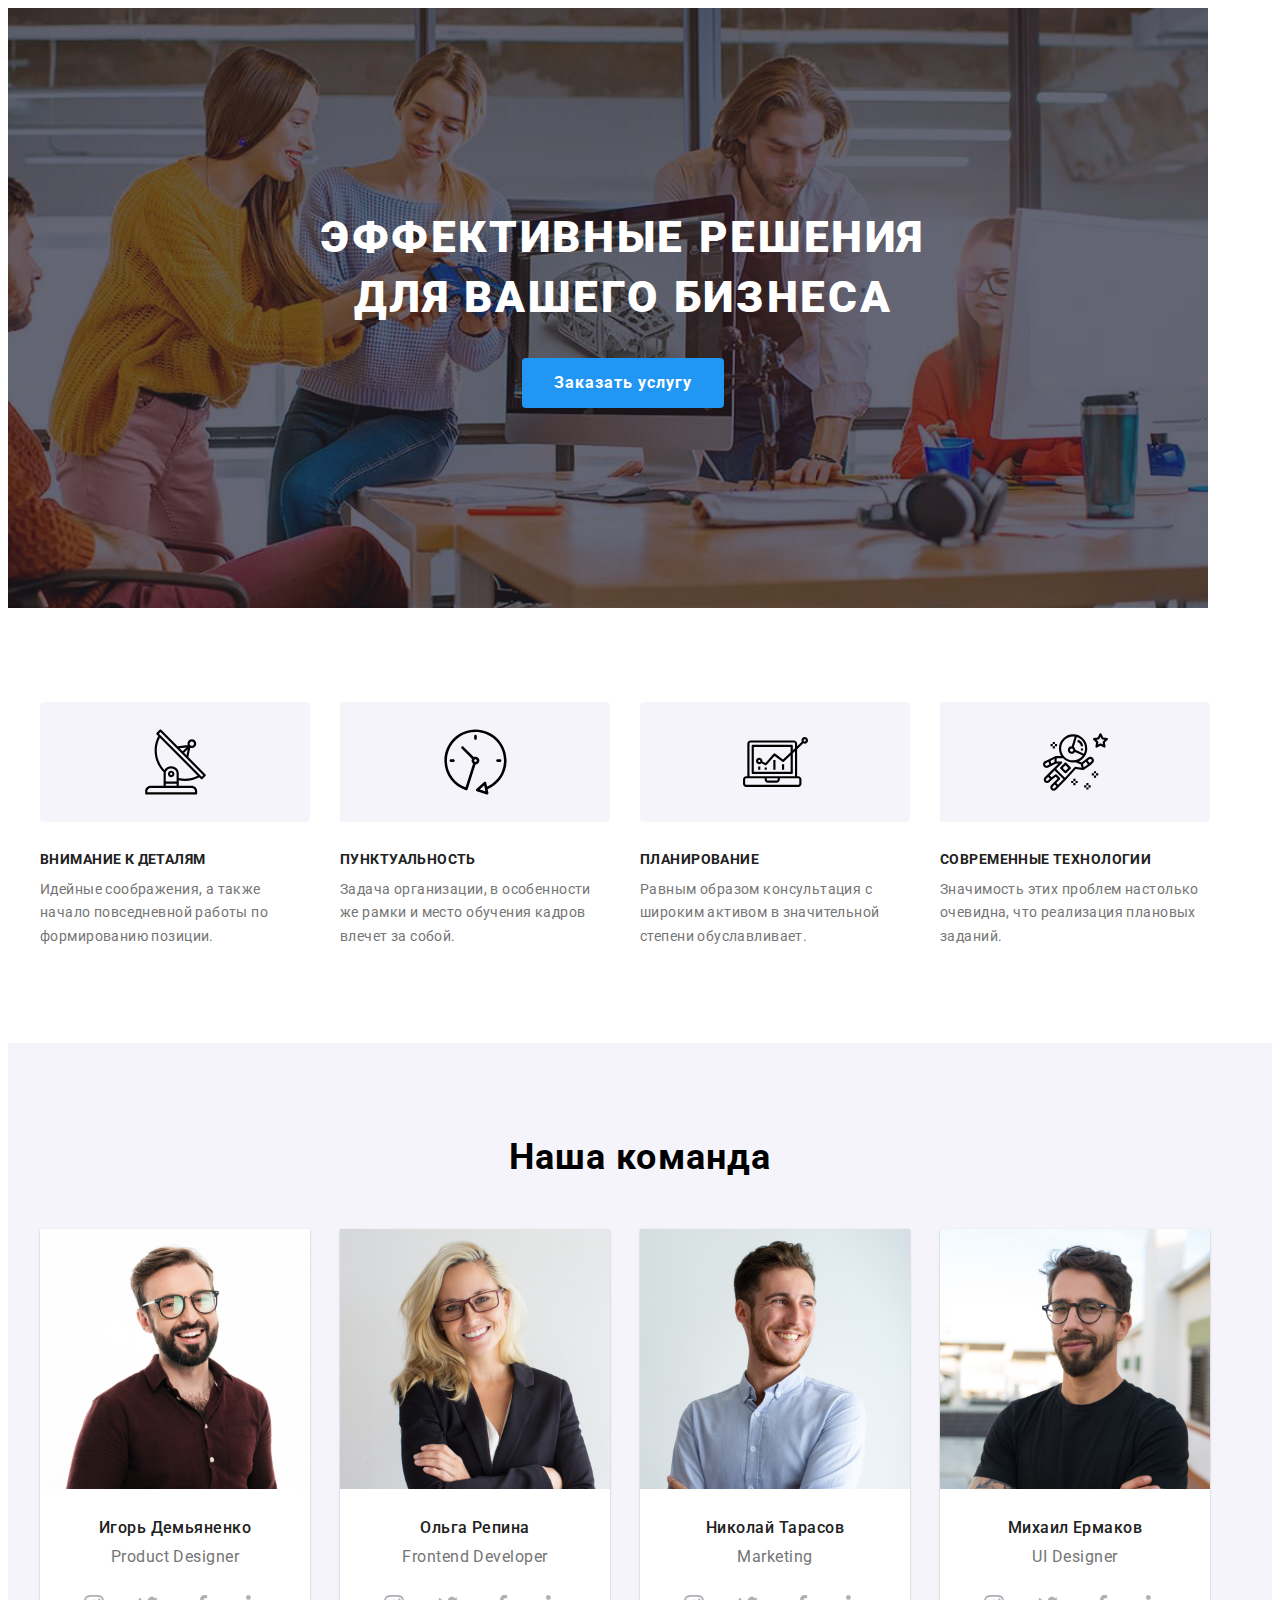
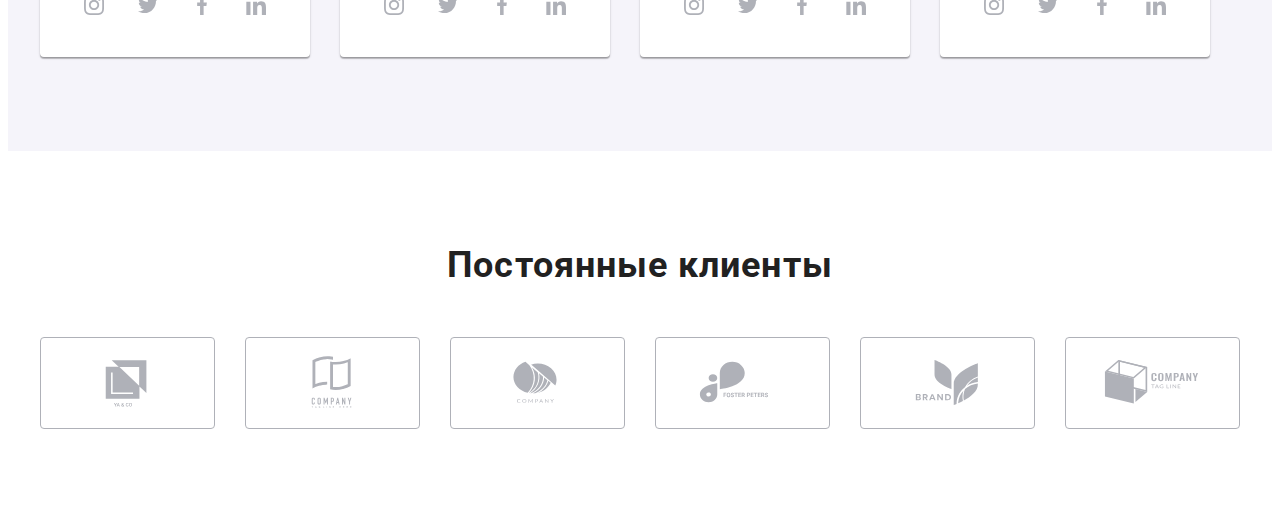
==== index.html @ 68596545 "Добавляет героя в моб версию" ====
<!DOCTYPE html>
<html lang="en">

<head>
    <meta charset="UTF-8">
    <meta http-equiv="X-UA-Compatible" content="IE=edge">
    <meta name="viewport" content="width=device-width, initial-scale=1.0">
    <title>Document</title>
    <link rel="preconnect" href="https://fonts.googleapis.com">
    <link rel="preconnect" href="https://fonts.gstatic.com" crossorigin>
    <link
        href="https://fonts.googleapis.com/css2?family=Raleway:wght@700&family=Roboto:wght@400;500;700;900&display=swap"
        rel="stylesheet">
    <link rel="stylesheet" href="https://cdnjs.cloudflare.com/ajax/libs/modern-normalize/1.1.0/modern-normalize.min.css"
        integrity="sha512-wpPYUAdjBVSE4KJnH1VR1HeZfpl1ub8YT/NKx4PuQ5NmX2tKuGu6U/JRp5y+Y8XG2tV+wKQpNHVUX03MfMFn9Q=="
        crossorigin="anonymous" referrerpolicy="no-referrer" />
    <link rel="stylesheet" href="https://cdnjs.cloudflare.com/ajax/libs/animate.css/4.1.1/animate.min.css" />
    <link rel="stylesheet" href="./css/main.min.css">
    <link rel="stylesheet" href="./css/styles.css">
</head>

<body>
    <!-- <header class="header ">
        <div class="container header-container">
            <nav class="header-nav">
                <a class=" header-nav__logo-link link " href="">
                    <div class="header-logo ">
                        <span class="header-logo__web">Web</span>
                        <span class="header-logo__studio">Studio</span>
                    </div>
                </a>
                <ul class="header-nav__list list ">
                    <li class="header-nav__item ">
                        <a class="header-nav__link link current-studio" href="./index.html">Студия</a>
                    </li>
                    <li class="header-nav__item">
                        <a class="header-nav__link link " href="./portfolio.html">Портфолио</a></li>
                    <li class="header-nav__item">
                        <a class="header-nav__link link " href="">Контакты</a></li>
                </ul>

            </nav>
            <ul class="header-nav__contacts-link list">
                <li> <a class="header-nav__contact-link link " href="mailto:info@devstudio.com">
                        <svg class="header-nav__contact-icon" width="16" height="12">
                            <use href="./images/sprite.svg#icon-mail"></use>
                        </svg>
                        info@devstudio.com</a></li>

                <li> <a class="header-nav__contact-link link " href="tel:+380961111111">
                        <svg class="header-nav__contact-icon" width="10" height="16">
                            <use href="./images/sprite.svg#icon-phone"></use>
                        </svg>
                        +38 096 111 11 11</a></li>
            </ul>
        </div>
    </header> -->
    <main>
        <section class="hero">
            <div class="container">
                <h1 class="hero-title">Эффективные решения для вашего бизнеса</h1>
                <button class="header-btn btn" data-modal-open type="button">Заказать услугу</button>
            </div>
        </section>

        <section class="section">
            <div class="container">
                <ul class="feature-list list">
                    <li class="feature-item ">
                        <div class="icon-border">
                            <svg class="feature-icon" width="65" height="70">
                                <use href="./images/sprite.svg#icon-antenna"></use>
                            </svg>
                        </div>


                        <h3 class="section-title ">Внимание к деталям</h3>
                        <p class="section-title-list">Идейные соображения, а также начало повседневной работы по
                            формированию позиции.</p>
                    </li>

                    <li class="feature-item ">
                        <div class="icon-border">
                            <svg class="feature-icon" width="65" height="70">
                                <use href="./images/sprite.svg#icon-clock"></use>
                            </svg>
                        </div>
                        <h3 class="section-title "">Пунктуальность</h3>
                  <p class=" section-title-list">Задача организации, в особенности же рамки и место обучения кадров
                            влечет за собой.</p>
                    </li>

                    <li class="feature-item ">
                        <div class="icon-border">
                            <svg class="feature-icon" width="65" height="70">
                                <use href="./images/sprite.svg#icon-diagram"></use>
                            </svg>
                        </div>
                        <h3 class="section-title ">Планирование</h3>
                        <p class="section-title-list">Равным образом консультация с широким активом в значительной
                            степени
                            обуславливает.</p>
                    </li>

                    <li class="feature-item ">
                        <div class="icon-border">
                            <svg class="feature-icon" width="65" height="70">
                                <use href="./images/sprite.svg#icon-astronaut"></use>
                            </svg>
                        </div>
                        <h3 class="section-title ">Современные технологии</h3>
                        <p class="section-title-list">Значимость этих проблем настолько очевидна, что реализация
                            плановых
                            заданий.</p>
                    </li>
                </ul>
            </div>
        </section> 

        <!-- <section class="advant">
            <div class="container">
                <h2 class="advant-title">Чем мы занимаемся</h2>
                <ul class="advant-list list">
                    <li class="advant-item"><img src="./images/pagelaptop.jpg" alt="Печатание на клавитуре" width="370">
                        <p class="advant-text">Десктопные приложения</p>
                    </li>
                    <li class="advant-item"><img src="./images/pagephone.jpg" alt="Телефон в руки рядом с ноутбуком"
                            width="370">
                        <p class="advant-text">Мобильные приложения</p>
                    </li>
                    <li class="advant-item"> <img src="./images/pagetablet.jpg" alt="Работа на планшете" width="370">
                        <p class="advant-text">Дизайнерские решения</p>
                    </li>
                </ul>
            </div>
        </section> -->

         <section class="empl">
            <div class="container">
                <h2 class="empl__title advant-title">Наша команда</h2>
                <ul class="employee list ">
                    <li class="employee__element">
                        <img src="./images/ihor.jpg" alt="мужчина в очках" width="270">
                        <div class="employee__team">
                            <h3 class="employee__list">Игорь Демьяненко</h3>
                            <p class="employee__item">Product Designer</p>
                            <ul class="social list">
                                <li class="social__logo">
                                    <a class="social__link" href="">
                                        <svg class="social__svg " width="20px" height="20px">
                                            <use href="./images/sprite.svg#icon-instagram"></use>
                                        </svg>
                                    </a>
                                </li>
                                <li class="social__logo">
                                    <a href="" class="social__link">
                                        <svg class="social__svg" width="20px" height="20px">
                                            <use href="./images/sprite.svg#icon-twitter"></use>
                                        </svg>
                                    </a>
                                </li>
                                <li class="social__logo">
                                    <a href="" class="social__link">
                                        <svg class="social__svg" width="20px" height="20px">
                                            <use class="social-facebook" href="./images/sprite.svg#icon-facebook"></use>
                                        </svg>
                                    </a>
                                </li>
                                <li class="social__logo">
                                    <a href="" class="social__link">
                                        <svg class="social__svg" width="20px" height="20px">
                                            <use href="./images/sprite.svg#icon-linkedin"></use>
                                        </svg>
                                    </a>
                                </li>
                            </ul>

                        </div>
                    </li>
                    <li class="employee__element">
                        <img src="./images/olha.jpg" alt="Женщина в очках" width="270">
                        <div class="employee__team">
                            <h3 class="employee__list">Ольга Репина</h3>
                            <p class="employee__item">Frontend Developer</p>
                            <ul class="social list">
                                <li class="social__logo">
                                    <a href="" class="social__link">
                                        <svg class="social__svg " width="20px" height="20px">
                                            <use href="./images/sprite.svg#icon-instagram"></use>
                                        </svg>
                                    </a>
                                </li>
                                <li class="social__logo">
                                    <a href="" class="social__link">
                                        <svg class="social__svg" width="20px" height="20px">
                                            <use href="./images/sprite.svg#icon-twitter"></use>
                                        </svg>
                                    </a>
                                </li>
                                <li class="social__logo">
                                    <a href="" class="social__link">
                                        <svg class="social__svg" width="20px" height="20px">
                                            <use class="social-facebook" href="./images/sprite.svg#icon-facebook"></use>
                                        </svg>
                                    </a>
                                </li>
                                <li class="social__logo">
                                    <a href="" class="social__link">
                                        <svg class="social__svg" width="20px" height="20px">
                                            <use href="./images/sprite.svg#icon-linkedin"></use>
                                        </svg>
                                    </a>
                                </li>
                            </ul>
                        </div>
                    </li>
                    <li class="employee__element">

                        <img src="./images/nokolai.jpg" alt="Улыбающийся мужчина" width="270">
                        <div class="employee__team">
                            <h3 class="employee__list">Николай Тарасов</h3>
                            <p class="employee__item">Marketing</p>
                            <ul class="social list">
                                <li class="social__logo">
                                    <a href="" class="social__link">
                                        <svg class="social__svg " width="20px" height="20px">
                                            <use href="./images/sprite.svg#icon-instagram"></use>
                                        </svg>
                                    </a>
                                </li>
                                <li class="social__logo">
                                    <a href="" class="social__link">
                                        <svg class="social__svg" width="20px" height="20px">
                                            <use href="./images/sprite.svg#icon-twitter"></use>
                                        </svg>
                                    </a>
                                </li>
                                <li class="social__logo">
                                    <a href="" class="social__link">
                                        <svg class="social__svg" width="20px" height="20px">
                                            <use class="social-facebook" href="./images/sprite.svg#icon-facebook"></use>
                                        </svg>
                                    </a>
                                </li>
                                <li class="social__logo">
                                    <a href="" class="social__link">
                                        <svg class="social__svg" width="20px" height="20px">
                                            <use href="./images/sprite.svg#icon-linkedin"></use>
                                        </svg>
                                    </a>
                                </li>
                            </ul>
                        </div>
                    </li>
                    <li class="employee__element">
                        <img src="./images/mihail.jpg" alt="Мужчина в очках и черной футболке" width="270">
                        <div class="employee__team">
                            <h3 class="employee__list">Михаил Ермаков</h3>
                            <p class="employee__item">UI Designer</p>
                            <ul class="social list">
                                <li class="social__logo">
                                    <a href="" class="social__link">
                                        <svg class="social__svg " width="20px" height="20px">
                                            <use href="./images/sprite.svg#icon-instagram"></use>
                                        </svg>
                                    </a>
                                </li>
                                <li class="social__logo">
                                    <a href="" class="social__link">
                                        <svg class="social__svg" width="20px" height="20px">
                                            <use href="./images/sprite.svg#icon-twitter"></use>
                                        </svg>
                                    </a>
                                </li>
                                <li class="social__logo">
                                    <a href="" class="social__link">
                                        <svg class="social__svg" width="20px" height="20px">
                                            <use class="social-facebook" href="./images/sprite.svg#icon-facebook"></use>
                                        </svg>
                                    </a>
                                </li>
                                <li class="social__logo">
                                    <a href="" class="social__link">
                                        <svg class="social__svg" width="20px" height="20px">
                                            <use href="./images/sprite.svg#icon-linkedin"></use>
                                        </svg>
                                    </a>
                                </li>
                            </ul>
                        </div>
                    </li>
                </ul>
            </div>
        </section>  

        <section class="clients">
            <div class="container">
                <h2 class="clients__title">Постоянные клиенты</h2>
                <ul class="clients__content list">
                    <li class="clients__logo">
                        <a class="clients__link" href="">
                            <svg class="clients__icon-logo">
                                <use href="./images/sprite.svg#icon-ya"></use>
                            </svg>
                        </a>
                    </li>

                    <li class="clients__logo">
                        <a href="" class="clients__link">
                            <svg class="clients__icon-logo">
                                <use href="./images/sprite.svg#icon-company"></use>
                            </svg>
                        </a>
                    </li>

                    <li class="clients__logo">
                        <a href="" class="clients__link">
                            <svg class="clients__icon-logo">
                                <use href="./images/sprite.svg#icon-company2"></use>
                            </svg>
                        </a>
                    </li>

                    <li class="clients__logo">
                        <a href="" class="clients__link">
                            <svg class="clients__icon-logo">
                                <use href="./images/sprite.svg#icon-foster"></use>
                            </svg>
                        </a>
                    </li>

                    <li class="clients__logo">
                        <a href="" class="clients__link">
                            <svg class="clients__icon-logo">
                                <use href="./images/sprite.svg#icon-brand"></use>
                            </svg>
                        </a>
                    </li>

                    <li class="clients__logo">
                        <a href="" class="clients__link">
                            <svg class="clients__icon-logo">
                                <use href="./images/sprite.svg#icon-tag-line"></use>
                            </svg>
                        </a>
                    </li>

                </ul>
            </div>
        </section>

    </main>

    <!-- <footer class="footer">
        <div class="container">
            <div class="footer-logo">
                <div>
                    <div>
                        <span class="footer-web">Web</span>
                        <span class="footer-studio">Studio</span>
                    </div>

                    <address class="footer-adress">
                        <ul class=" list">
                            <li class="footer-list"><a class="address link" href="" :>г. Киев, пр-т Леси Украинки,
                                    26</a></li>
                            <li class="footer-list"><a class="footer-contacts link"
                                    href="mailto:info@example.com">info@example.com</a></li>
                            <li class="footer-list"><a class="footer-contacts href=" tel:+380991111111">+38 099 111 11
                                    11</a></li>
                        </ul>
                    </address>
                </div>
                <div class="footer-social">

                    <p class="footer-title">Присоединяйтесь</p>
                    <ul class="footer-social-list list">
                        <li class="footer-item">
                            <a href="" class="social-link">
                                <svg class="footer-svg " width="20px" height="20px">
                                    <use class="footer-icon" href="./images/sprite.svg#icon-instagram"></use>
                                </svg>
                            </a>
                        </li>
                        <li class="footer-item">
                            <a href="" class="social-link">
                                <svg class="footer-svg " width="20px" height="20px">
                                    <use class="footer-icon" href="./images/sprite.svg#icon-twitter"></use>
                                </svg>
                            </a>
                        </li>
                        <li class="footer-item">
                            <a href="" class="social-link">
                                <svg class="footer-svg " width="20px" height="20px">
                                    <use class="footer-icon" href="./images/sprite.svg#icon-facebook"></use>
                                </svg>
                            </a>
                        </li>
                        <li class="footer-item">
                            <a href="" class="social-link">
                                <svg class="footer-svg " width="20px" height="20px">
                                    <use class="footer-icon" href="./images/sprite.svg#icon-linkedin"></use>
                                </svg>
                            </a>
                        </li>


                    </ul>

                </div>
                <div class="footer-submit">
                    <p class="footer-submit-text">Подпишитесь на рассылку</p>
                    <form action="#" class="footer-form">
                        <input type="text" name="mail" placeholder="E-mail" class="footer-input">
                        <button type="submit" class="btn submit-btn">Подписаться</button>
                    </form>
                </div>

            </div>
        </div>
    </footer> -->
    <div class="backdrop is-hidden" data-modal>
        <div class="modal">
            <button type="button" class="close-btn" data-modal-close>
                <svg class="close-svg" height="11" width="11">
                    <use href="./images/sprite.svg#icon-modal"></use>
                </svg>
            </button>
            <p class="modal-title">Оставьте свои данные, мы вам перезвоним</p>
            <form action="#" class="modal-form">
                <div class="modal-field">
                    <label for="user-name" class="input-label">Имя</label>
                    <span class="input-wrapper">
                        <input type="text" name="user-name" id="user-name" class="modal-input">
                        <svg class="input-icon" height="12" width="12">
                            <use href="./images/sprite.svg#icon-men"></use>
                        </svg>
                    </span>
                </div>
                <div class="modal-field">
                    <label for="user-tel" class="input-label">Телефон</label>
                    <span class="input-wrapper">
                        <input type="tel" name="user-tel" id="user-tel" class="modal-input">
                        <svg class="input-icon" height="13" width="13">
                            <use href="./images/sprite.svg#icon-tel"></use>
                        </svg>
                    </span>
                </div>
                <div class="modal-field">
                    <label for="user-email" class="input-label">Почта</label>
                    <span class="input-wrapper">
                        <input type="email" name="user-email" id="user-email" class="modal-input">
                        <svg class="input-icon" height="12" width="15">
                            <use href="./images/sprite.svg#icon-mailmodal"></use>
                        </svg>
                    </span>
                </div>
                <div class="modal-field">
                    <label for="user-text" class="input-label">Комментарий</label>
                    <textarea name="user-text" id="user-text" placeholder="Введите текст"
                        class="modal-text-input"></textarea>
                </div>
                <input type="checkbox" id="modal-checkbox" class="modal-checkbox visually-hidden">
                <label for="modal-checkbox" class="check-text">
                    <span>
                        <svg class="check-icon" height="8" width="11">
                            <use href="./images/sprite.svg#icon-check"></use>
                        </svg>
                    </span> Соглашаюсь с рассылкой и принимаю <a class="check-link" href="">Условия договора</a>
                </label>
                <button type="submit" class="btn modal-btn">Отправить</button>
            </form>
        </div>
    </div>
    <script src="./js/modal.js"></script>
</body>

</html>
---- css/main.min.css ----
:root{--primary-title-color: #ffffff;--secondary-title-color: #212121;--third-title-color: #2f303a;--primary-text-color: #757575;--secondary-text-color: #212121;--third-text-color: rgba(255, 255, 255, 0.6);--accent-color: #2196f3}.visually-hidden{position:relative;width:1px;height:1px;margin:-1px;padding:0;overflow:hidden;border:0;clip:rect(0 0 0 0)}.backdrop,.submit-btn,.close-svg,.check-text,.check-text span,.clients__link,.clients__logo,.icon-border,.portfolio{-webkit-box-align:center;-ms-flex-align:center;align-items:center;-webkit-box-pack:center;-ms-flex-pack:center;justify-content:center}p,h1,h2,h3,h4,h5,h6{margin:0}ul{margin:0;padding-left:0}img{display:block;width:100%;height:auto}.link{text-decoration:none}.list{list-style:none}.container{width:100%;margin:0 auto;padding-left:15px;padding-right:15px}@media screen and (min-width: 480px){.container{width:480px}}@media screen and (min-width: 768px){.container{width:768px}}@media screen and (min-width: 1200px){.container{width:1200px}}.btn{padding-top:10px;padding-bottom:10px;padding-right:32px;padding-left:32px;font-family:Roboto;font-style:normal;font-weight:bold;font-size:16px;line-height:1.87;text-align:center;letter-spacing:0.06em;border-radius:4px}.btn-list{font-family:Roboto;font-style:normal;font-weight:500;font-size:16px;line-height:1.62;text-align:center;letter-spacing:0.03em;color:var(--secondary-title-color);padding:6px 22px;border:none;-webkit-transition:background-color 250ms cubic-bezier(0.4, 0, 0.2, 1);transition:background-color 250ms cubic-bezier(0.4, 0, 0.2, 1)}.btn-list:hover{background-color:var(--accent-color);color:var(--primary-title-color);-webkit-box-shadow:0px 3px 1px rgba(0,0,0,0.1),0px 1px 2px rgba(0,0,0,0.08),0px 2px 2px rgba(0,0,0,0.12);box-shadow:0px 3px 1px rgba(0,0,0,0.1),0px 1px 2px rgba(0,0,0,0.08),0px 2px 2px rgba(0,0,0,0.12)}.btn-list:focus{background-color:var(--accent-color);color:var(--primary-title-color);-webkit-box-shadow:0px 3px 1px rgba(0,0,0,0.1),0px 1px 2px rgba(0,0,0,0.08),0px 2px 2px rgba(0,0,0,0.12);box-shadow:0px 3px 1px rgba(0,0,0,0.1),0px 1px 2px rgba(0,0,0,0.08),0px 2px 2px rgba(0,0,0,0.12)}.current-studio::after{content:"";position:absolute;width:48px;height:4px;border-radius:2px;background-color:var(--accent-color);display:block;margin-top:28px;margin-bottom:0}.current-portfolio::after{content:"";position:absolute;width:76px;height:4px;border-radius:2px;background-color:var(--accent-color);display:block;margin-top:28px;margin-bottom:0}.feature-list{margin-bottom:-30px}@media screen and (min-width: 480px){.feature-list{-webkit-box-align:center;-ms-flex-align:center;align-items:center;display:-webkit-box;display:-ms-flexbox;display:flex;-ms-flex-wrap:wrap;flex-wrap:wrap}}.feature-item{width:100%;margin-bottom:30px}@media screen and (min-width: 768px){.feature-item{-ms-flex-preferred-size:calc(100% / 2 - 30px);flex-basis:calc(100% / 2 - 30px);margin-right:30px}}@media screen and (min-width: 1200px){.feature-item{-ms-flex-preferred-size:calc(100% / 4 - 30px);flex-basis:calc(100% / 4 - 30px)}}.icon-border{width:270px;height:120px;background:#f5f4fa;border-radius:4px}.advant{padding-bottom:94px}.advant-title{margin-bottom:50px}.advant-list{display:-webkit-box;display:-ms-flexbox;display:flex}.advant-item{margin-right:30px}.advant-item:nth(:last-child){margin-right:30px}.advant-item{position:relative}.advant-text{position:absolute;font-family:Roboto;bottom:0;background-color:rgba(47,48,58,0.8);padding:27px;font-weight:700;font-size:14px;line-height:1.14;text-align:center;text-transform:uppercase;color:var(--primary-title-color);width:100%}.advant-title{font-family:Roboto;font-style:normal;font-size:36px;font-weight:bold;line-height:1.16;letter-spacing:.03em;text-align:center}.section{padding-top:60px;padding-bottom:60px}@media screen and (min-width: 1200px){.section{padding-top:94px;padding-bottom:94px}}.section-title{font-family:Roboto;font-style:normal;font-weight:bold;font-size:14px;line-height:1.14;letter-spacing:0.03em;text-transform:uppercase;color:var(--secondary-title-color);margin-right:30px;margin-top:30px}.section-title-list{margin-top:10px;font-family:Roboto;font-style:normal;font-size:14px;font-weight:normal;line-height:1.71;letter-spacing:.03em;color:var(--primary-text-color)}.social{-webkit-box-align:center;-ms-flex-align:center;align-items:center;-webkit-box-pack:justify;-ms-flex-pack:justify;justify-content:space-between;display:-webkit-box;display:-ms-flexbox;display:flex;margin-top:16px;padding:0 32px;list-style:none}.social__logo{width:44px;height:44px}.social__logo:hover{border-radius:50%;background-color:var(--accent-color);fill:var(--primary-title-color)}.social__link{width:44px;height:44px;display:block;border-radius:50%;color:#afb1b8;-webkit-transition:background-color 250ms cubic-bezier(0.4, 0, 0.2, 1);transition:background-color 250ms cubic-bezier(0.4, 0, 0.2, 1)}.social__link:hover,.social__link:focus{color:#ffffff;background-color:var(--accent-color)}.social__svg{margin:12px 0px 0px 12px;fill:currentColor;-webkit-transition:fill 250ms cubic-bezier(0.4, 0, 0.2, 1);transition:fill 250ms cubic-bezier(0.4, 0, 0.2, 1)}.social__svg:hover{fill:var(--primary-title-color)}.backdrop{position:fixed;width:100vw;height:100vh;background-color:rgba(0,0,0,0.2);top:0;display:-webkit-box;display:-ms-flexbox;display:flex;-webkit-transition:opacity 300ms ease-in-out, visibility 300ms ease-in-out;transition:opacity 300ms ease-in-out, visibility 300ms ease-in-out}.backdrop.is-hidden{opacity:0;visibility:hidden;pointer-events:none}.submit-btn{background-color:var(--accent-color);color:var(--primary-title-color);border:none;-webkit-box-shadow:0px 4px 4px rgba(0,0,0,0.15);box-shadow:0px 4px 4px rgba(0,0,0,0.15);font-family:Roboto;font-style:normal;font-weight:700;font-size:16px;line-height:1.87;letter-spacing:0.06em;cursor:pointer;min-height:43px;margin-left:12px;display:-webkit-inline-box;display:-ms-inline-flexbox;display:inline-flex;padding:10px 29px}.submit-btn::after{content:"";display:inline-block;width:24px;height:24px;margin-left:10px;background-image:url(../images/send.svg)}.modal{width:528px;min-height:581px;background-color:#ffffff;border-radius:4px;position:relative;padding:40px 39px 40px 41px}.close-btn{position:absolute;right:8px;top:8px;width:30px;height:30px;background-color:transparent;border-radius:50%;border:1px solid rgba(0,0,0,0.1)}.close-svg{position:absolute;right:9px;top:9px;display:-webkit-box;display:-ms-flexbox;display:flex;color:var(--secondary-text-color);-webkit-transition:fill 250ms cubic-bezier(0.4, 0, 0.2, 1);transition:fill 250ms cubic-bezier(0.4, 0, 0.2, 1)}.close-svg:hover{fill:var(--accent-color)}.modal-title{font-family:Roboto;font-size:20px;line-height:1.5px;font-weight:700;letter-spacing:0.03em;color:#212121;margin-bottom:30px;text-align:center}.modal-field{margin-bottom:10px}.modal-input{width:100%;height:40px;border-radius:4px;border:1px solid rgba(33,33,33,0.2);background:transparent;margin-top:4px;padding-left:42px;padding-right:20px;outline:none;-webkit-transition:border-color 250ms cubic-bezier(0.4, 0, 0.2, 1);transition:border-color 250ms cubic-bezier(0.4, 0, 0.2, 1)}.modal-input:focus{border-color:var(--accent-color)}.modal-input:focus+.input-icon{fill:var(--accent-color)}.input-wrapper{display:block;position:relative}.input-label{font-family:Roboto;font-size:12px;line-height:1.16px;letter-spacing:0.01em;color:#757575;margin-bottom:4px}.modal-text-input{width:100%;height:120px;border-radius:4px;border:1px solid rgba(33,33,33,0.2);resize:none;padding:12px 16px;margin-top:4px}.input-icon{position:absolute;left:15px;top:50%;-webkit-transform:translateY(-50%);transform:translateY(-50%)}.modal-btn{display:block;margin:0 auto;width:200px;min-height:50px;-webkit-box-shadow:0px 4px 4px rgba(0,0,0,0.15);box-shadow:0px 4px 4px rgba(0,0,0,0.15);border-radius:4px;color:var(--primary-title-color);background-color:var(--accent-color);border:none;font-family:Roboto;font-size:16px;line-height:1.87px;letter-spacing:0.06em}.check-text{font-family:Roboto;font-size:14px;line-height:1.71px;letter-spacing:0.03em;color:var(--primary-text-color);display:-webkit-box;display:-ms-flexbox;display:flex;margin-bottom:30px}.check-text span{width:16px;height:15px;border:2px solid #212121;margin-right:9px;border-radius:2px;display:-webkit-box;display:-ms-flexbox;display:flex}.modal-checkbox:checked+.check-text span{background-color:var(--accent-color);border:none}.check-link{color:var(--accent-color)}.header{border-bottom:1px solid #ececec;padding-top:24px;padding-bottom:25px}.header-nav{display:-webkit-box;display:-ms-flexbox;display:flex;-webkit-box-align:center;-ms-flex-align:center;align-items:center}.header-container{display:-webkit-box;display:-ms-flexbox;display:flex;-webkit-box-align:center;-ms-flex-align:center;align-items:center}.header-nav__list{display:-webkit-box;display:-ms-flexbox;display:flex}.header-nav__item:not(:last-child){margin-right:50px}.header-nav__contacts-link{display:-webkit-inline-box;display:-ms-inline-flexbox;display:inline-flex;-webkit-box-align:center;-ms-flex-align:center;align-items:center;margin-right:50px;margin-left:auto}.header-logo{margin-right:93px}.header-logo__web{font-family:Raleway;font-style:normal;font-size:26px;font-weight:bold;line-height:1.19;letter-spacing:.03em;color:var(--accent-color)}.header-logo__studio{font-family:Raleway;font-style:normal;font-size:26px;font-weight:bold;line-height:1.19;letter-spacing:.03em;color:var(--secondary-title-color)}.header-nav__link{font-family:Roboto;font-style:normal;font-size:14px;font-weight:500;line-height:1.14;letter-spacing:.02em;color:var(--secondary-title-color);-webkit-transition:color 250ms cubic-bezier(0.4, 0, 0.2, 1);transition:color 250ms cubic-bezier(0.4, 0, 0.2, 1)}.header-nav__link:hover,.header-nav__link:focus{color:var(--accent-color)}.header-nav__contact-link{font-family:Roboto;margin-right:50px;font-style:normal;font-size:14px;font-weight:500;line-height:1.14;letter-spacing:.02em;color:var(--primary-text-color)}.header-nav__contact-link:hover,.header-nav__contact-link:focus{color:var(--accent-color)}.header-nav__logo-link{position:relative}.header-nav__contact-icon{margin-right:10px;fill:currentColor}.header-btn{font-weight:700px;color:var(--primary-title-color);background:var(--accent-color);padding:10px 32px;display:inline-block;-webkit-box-align:center;-ms-flex-align:center;align-items:center;text-align:center;margin:0 auto;border-radius:4px;border:none}.portfolio-page__header-btn-list{text-align:center}.hero{background-image:-webkit-gradient(linear, left top, left bottom, from(rgba(47,48,58,0.4)), to(rgba(47,48,58,0.4))),url(../images/img.jpg);background-image:linear-gradient(rgba(47,48,58,0.4), rgba(47,48,58,0.4)),url(../images/img.jpg);background-repeat:no-repeat;background-position:center;background-size:cover;text-align:center;padding-top:118px;padding-bottom:118px}@media screen and (min-width: 1200px){.hero{padding-top:200px;padding-bottom:200px}}@media screen and (min-width: 480px){.hero{width:480px}}@media screen and (min-width: 768px){.hero{width:768px}}@media screen and (min-width: 1200px){.hero{width:1200px}}.hero-title{text-align:center;max-width:696px;font-family:Roboto;font-style:normal;font-size:44px;font-weight:900;line-height:1.36;letter-spacing:.06em;text-transform:uppercase;color:var(--primary-title-color)}.hero-title{margin:0 auto;margin-bottom:30px}.header{border-bottom:1px solid #ececec;padding-top:24px;padding-bottom:25px}.header-nav{display:-webkit-box;display:-ms-flexbox;display:flex;-webkit-box-align:center;-ms-flex-align:center;align-items:center}.header-container{display:-webkit-box;display:-ms-flexbox;display:flex;-webkit-box-align:center;-ms-flex-align:center;align-items:center}.header-nav__list{display:-webkit-box;display:-ms-flexbox;display:flex}.header-nav__item:not(:last-child){margin-right:50px}.header-nav__contacts-link{display:-webkit-inline-box;display:-ms-inline-flexbox;display:inline-flex;-webkit-box-align:center;-ms-flex-align:center;align-items:center;margin-right:50px;margin-left:auto}.header-logo{margin-right:93px}.header-logo__web{font-family:Raleway;font-style:normal;font-size:26px;font-weight:bold;line-height:1.19;letter-spacing:.03em;color:var(--accent-color)}.header-logo__studio{font-family:Raleway;font-style:normal;font-size:26px;font-weight:bold;line-height:1.19;letter-spacing:.03em;color:var(--secondary-title-color)}.header-nav__link{font-family:Roboto;font-style:normal;font-size:14px;font-weight:500;line-height:1.14;letter-spacing:.02em;color:var(--secondary-title-color);-webkit-transition:color 250ms cubic-bezier(0.4, 0, 0.2, 1);transition:color 250ms cubic-bezier(0.4, 0, 0.2, 1)}.header-nav__link:hover,.header-nav__link:focus{color:var(--accent-color)}.header-nav__contact-link{font-family:Roboto;margin-right:50px;font-style:normal;font-size:14px;font-weight:500;line-height:1.14;letter-spacing:.02em;color:var(--primary-text-color)}.header-nav__contact-link:hover,.header-nav__contact-link:focus{color:var(--accent-color)}.header-nav__logo-link{position:relative}.header-nav__contact-icon{margin-right:10px;fill:currentColor}.header-btn{font-weight:700px;color:var(--primary-title-color);background:var(--accent-color);padding:10px 32px;display:inline-block;-webkit-box-align:center;-ms-flex-align:center;align-items:center;text-align:center;margin:0 auto;border-radius:4px;border:none}.portfolio-page__header-btn-list{text-align:center}.empl{background-color:#f5f4fa;padding-top:60px;padding-bottom:60px}@media screen and (min-width: 1200px){.empl{padding-top:94px;padding-bottom:94px}}.employee__list{font-family:Roboto;font-style:normal;font-size:16px;font-weight:500;line-height:1.18;letter-spacing:.03em;color:var(--secondary-title-color)}.employee__item{font-family:Roboto;font-style:normal;font-size:16px;font-weight:normal;line-height:1.18;letter-spacing:.03em;color:var(--primary-text-color)}.employee{margin-bottom:-30px}@media screen and (min-width: 768px){.employee{display:-webkit-box;display:-ms-flexbox;display:flex;-ms-flex-wrap:wrap;flex-wrap:wrap}}.employee__element{width:100%;margin-bottom:30px;-webkit-box-shadow:0px 2px 1px rgba(0,0,0,0.2),0px 1px 1px rgba(0,0,0,0.14),0px 1px 3px #0000001f;box-shadow:0px 2px 1px rgba(0,0,0,0.2),0px 1px 1px rgba(0,0,0,0.14),0px 1px 3px #0000001f;background-color:#fff;border-radius:0px 0px 4px 4px}@media screen and (min-width: 768px){.employee__element{-ms-flex-preferred-size:calc(100% / 2 - 30px);flex-basis:calc(100% / 2 - 30px);margin-right:30px}}.employee__element:last-child{margin-right:0}@media screen and (min-width: 1200px){.employee__element{-ms-flex-preferred-size:calc(100% / 4 - 30px);flex-basis:calc(100% / 4 - 30px)}}.employee__team{padding-top:30px;padding-bottom:30px}.employee__list{text-align:center}.employee__item{text-align:center;margin-top:10px}.clients{padding-top:60px;padding-bottom:60px}@media screen and (min-width: 1200px){.clients{padding-top:94px;padding-bottom:94px}}.clients__title{font-family:Roboto;font-style:normal;color:#212121;font-size:36px;font-weight:bold;line-height:1.16;letter-spacing:.03em;text-align:center;margin-bottom:50px}@media screen and (min-width: 480px){.clients__content{display:-webkit-box;display:-ms-flexbox;display:flex;-ms-flex-wrap:wrap;flex-wrap:wrap;margin-bottom:-30px;margin-right:-30px}}.clients__link{display:-webkit-box;display:-ms-flexbox;display:flex;-webkit-box-sizing:border-box;box-sizing:border-box;border-radius:4px;color:#afb1b8;width:170px;height:92px;-webkit-transition:border 250ms cubic-bezier(0.4, 0, 0.2, 1);transition:border 250ms cubic-bezier(0.4, 0, 0.2, 1)}.clients__link:hover,.clients__link:focus{color:var(--accent-color);border-color:var(--accent-color)}.clients__logo{display:-webkit-box;display:-ms-flexbox;display:flex;border:1px solid #afb1b8;-webkit-box-sizing:border-box;box-sizing:border-box;border-radius:4px;margin-left:0px;width:170px;height:92px;-webkit-transition:border 250ms cubic-bezier(0.4, 0, 0.2, 1);transition:border 250ms cubic-bezier(0.4, 0, 0.2, 1);width:100%;margin-bottom:30px;margin-right:30px}.clients__logo:first-child{margin-left:0px}.clients__logo:hover,.clients__logo:focus{color:var(--accent-color);border-color:var(--accent-color)}@media screen and (min-width: 480px){.clients__logo{-ms-flex-preferred-size:calc(100% / 2 - 30px);flex-basis:calc(100% / 2 - 30px)}}@media screen and (min-width: 768px){.clients__logo{-ms-flex-preferred-size:calc(100% / 3 - 30px);flex-basis:calc(100% / 3 - 30px)}}@media screen and (min-width: 1200px){.clients__logo{-ms-flex-preferred-size:calc(100% / 6 - 30px);flex-basis:calc(100% / 6 - 30px)}}.icon-border{display:-webkit-box;display:-ms-flexbox;display:flex}.clients__icon-logo{fill:currentColor;width:106px;height:60px;-webkit-transition:fill 250ms cubic-bezier(0.4, 0, 0.2, 1);transition:fill 250ms cubic-bezier(0.4, 0, 0.2, 1)}.footer{padding-top:60px;padding-bottom:60px}.footer-logo{display:-webkit-box;display:-ms-flexbox;display:flex;margin:0;padding:0;list-style:none}.footer-web{font-family:Raleway;font-style:normal;font-size:26px;font-weight:bold;line-height:1.19;letter-spacing:.03em;color:var(--accent-color)}.footer-studio{font-family:Raleway;font-style:normal;font-size:26px;font-weight:bold;line-height:1.19;letter-spacing:.03em;color:var(--primary-title-color)}.footer{background-color:var(--third-title-color)}.footer{padding-top:60px;padding-bottom:60px}.footer-list{margin-top:9px}.address{font-family:Roboto;font-style:normal;font-size:14px;font-weight:normal;line-height:1.71;letter-spacing:.03em;color:var(--primary-title-color)}.footer-adress{margin-top:20px}.footer-contacts{font-family:Roboto;font-style:normal;font-size:14px;font-weight:normal;line-height:1.71;letter-spacing:.03em;color:var(--third-text-color)}.footer-item{border-radius:50%;background-color:rgba(255,255,255,0.1)}.footer-item:hover,.footer-item:focus{fill:white;background-color:var(--accent-color);border-radius:50%}.footer-icon{fill:white}.footer-social{margin-left:70px;width:206px}.footer-social-list{display:-webkit-box;display:-ms-flexbox;display:flex;padding:0;margin-top:0;list-style:none;-webkit-box-pack:justify;-ms-flex-pack:justify;justify-content:space-between;-webkit-box-align:center;-ms-flex-align:center;align-items:center}.footer-title{color:#ffffff;font-family:Roboto;padding:20px 0px 10px 0px;margin-bottom:20px;font-weight:700;font-size:14px;line-height:1.14px;text-transform:uppercase}.footer-item{width:44px;height:44px;-webkit-transition:background-color 250ms cubic-bezier(0.4, 0, 0.2, 1);transition:background-color 250ms cubic-bezier(0.4, 0, 0.2, 1)}.footer-svg{margin:12px 0px 0px 12px;fill:currentColor}.footer-submit{margin-left:93px}.footer-submit-text{font-family:Roboto;font-style:normal;font-size:14px;font-weight:700;line-height:1.14;letter-spacing:.03em;text-transform:uppercase;color:var(--primary-title-color);margin-bottom:20px;padding:20px 0px 10px 0px;color:var(--primary-title-color)}.footer-input{width:358px;margin:0;border-radius:4px;border:1px solid rgba(255,255,255,0.3);padding:13px 16px;background-color:#2f303a;color:var(--primary-title-color)}.footer-input::-webkit-input-placeholder{font-family:Roboto;font-size:16px;line-height:1.25;color:rgba(255,255,255,0.6);letter-spacing:0.03em}.footer-input:-ms-input-placeholder{font-family:Roboto;font-size:16px;line-height:1.25;color:rgba(255,255,255,0.6);letter-spacing:0.03em}.footer-input::-ms-input-placeholder{font-family:Roboto;font-size:16px;line-height:1.25;color:rgba(255,255,255,0.6);letter-spacing:0.03em}.footer-input::placeholder{font-family:Roboto;font-size:16px;line-height:1.25;color:rgba(255,255,255,0.6);letter-spacing:0.03em}.portfolio-page{padding-top:94px;padding-bottom:94px}.portfolio{display:-webkit-box;display:-ms-flexbox;display:flex;margin-bottom:50px}.portfolio-page__item{margin-right:8px;background-color:var(--accent-color);border-radius:4px}.portfolio-page__project-title{font-family:Roboto;font-style:normal;font-size:18px;font-weight:bold;line-height:2;letter-spacing:.06em;color:var(--secondary-title-color)}.portfolio-page__project-item{font-family:Roboto;font-style:normal;font-size:16px;font-weight:normal;line-height:1.87;letter-spacing:.03em;color:var(--primary-text-color)}.portfolio-page__project-list{display:-webkit-box;display:-ms-flexbox;display:flex;-ms-flex-wrap:wrap;flex-wrap:wrap}.portfolio-page__project-list-item{-ms-flex-preferred-size:auto;flex-basis:auto;margin-right:30px;margin-bottom:30px;-webkit-transition:-webkit-box-shadow 250ms cubic-bezier(0.4, 0, 0.2, 1);transition:-webkit-box-shadow 250ms cubic-bezier(0.4, 0, 0.2, 1);transition:box-shadow 250ms cubic-bezier(0.4, 0, 0.2, 1);transition:box-shadow 250ms cubic-bezier(0.4, 0, 0.2, 1), -webkit-box-shadow 250ms cubic-bezier(0.4, 0, 0.2, 1)}.portfolio-page__project-list-item:hover .project-top-text{-webkit-transform:translateY(0);transform:translateY(0)}.portfolio-page__project-list-item:nth-child(3n){margin-right:0}.portfolio-page__project-list-item:nth-last-child(-n+3){margin-bottom:0}.portfolio-page__project-list-item:hover{-webkit-box-shadow:0px 1px 1px rgba(0,0,0,0.12),0px 4px 4px rgba(0,0,0,0.06),1px 4px 6px rgba(0,0,0,0.16);box-shadow:0px 1px 1px rgba(0,0,0,0.12),0px 4px 4px rgba(0,0,0,0.06),1px 4px 6px rgba(0,0,0,0.16)}.portfolio-page__projects-content{padding:20px 24px;border:1px solid #eeeeee}.portfolio-page__project-div{position:relative;overflow:hidden}.project-top-text{display:-webkit-box;display:-ms-flexbox;display:flex;width:322px;height:100%;font-size:18px;font-family:Roboto;line-height:1.5;padding:63px 24px;color:var(--primary-title-color);background-color:rgba(33,150,243,0.9);position:absolute;top:0;height:100%;width:100%;-webkit-transform:translateY(100%);transform:translateY(100%);-webkit-transition:-webkit-transform 300ms linear;transition:-webkit-transform 300ms linear;transition:transform 300ms linear;transition:transform 300ms linear, -webkit-transform 300ms linear}
/*# sourceMappingURL=main.min.css.map */
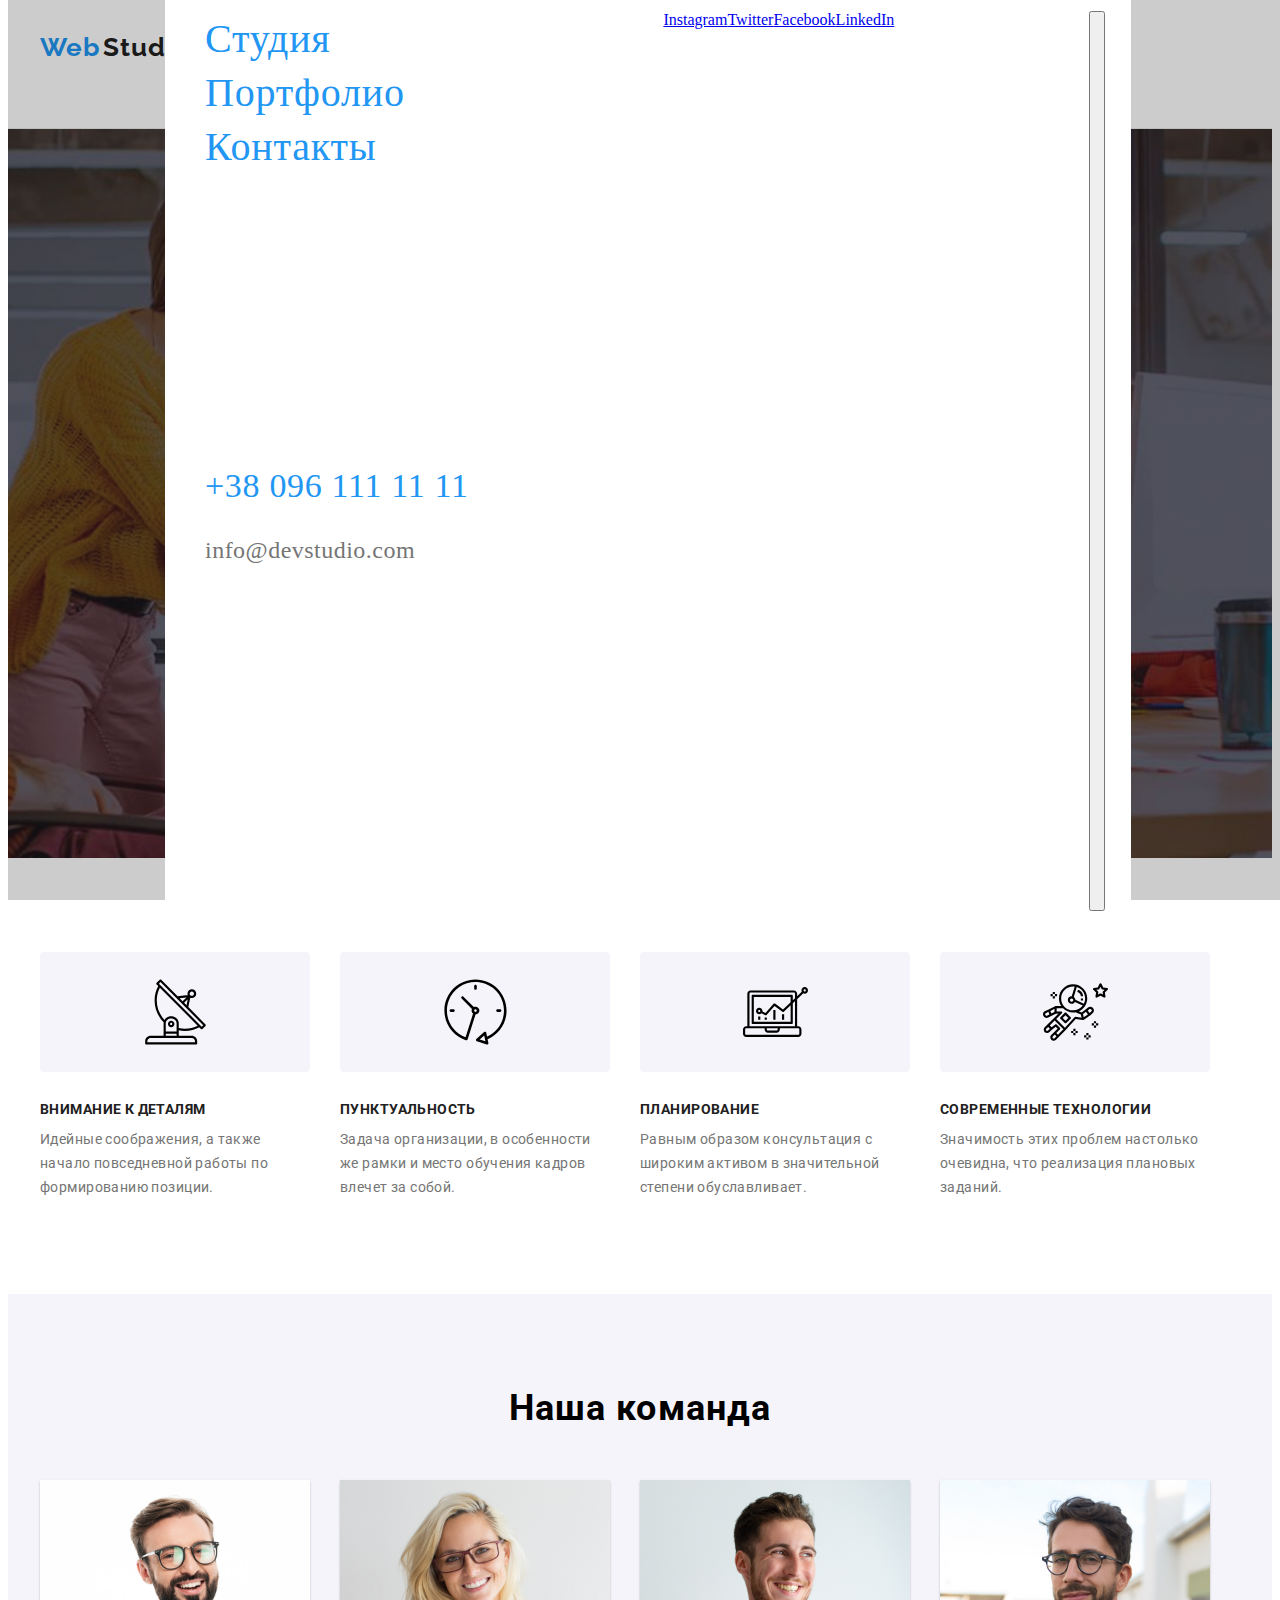
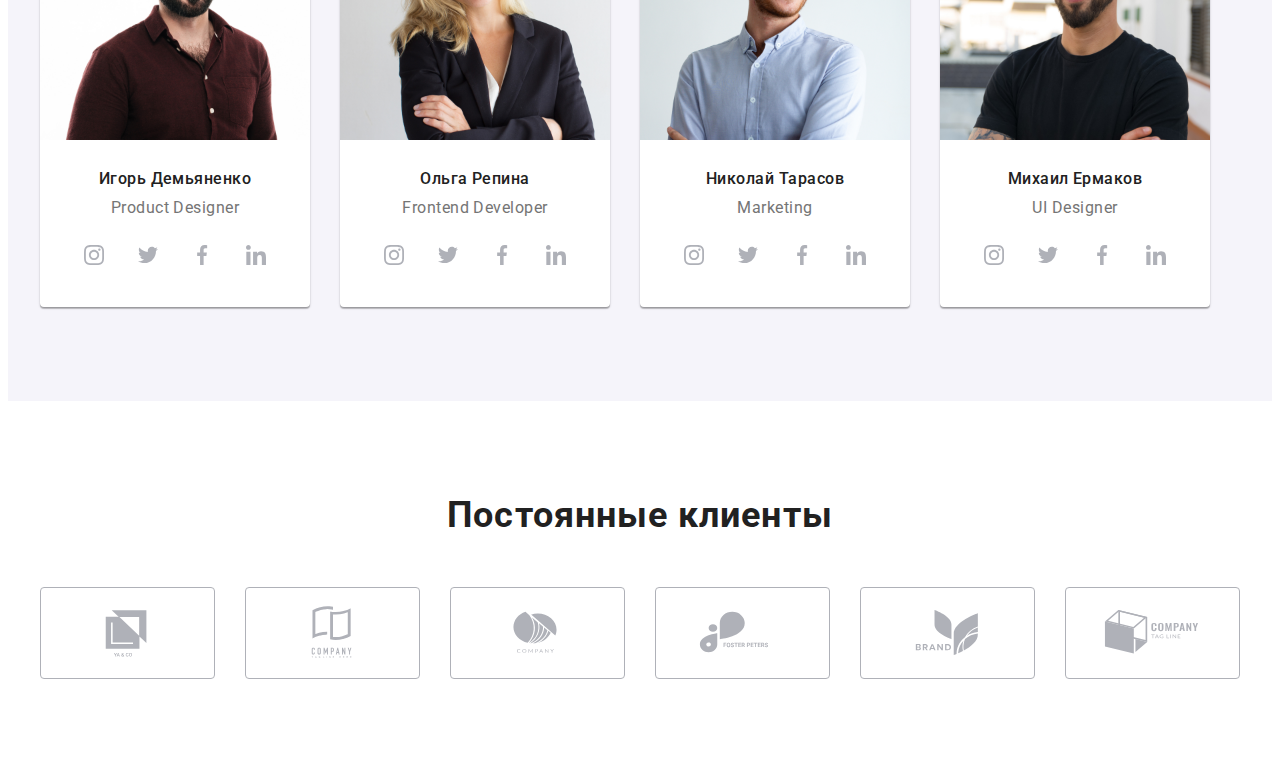
==== commit 89a58361: "Добавляет мобильную модалку" ====
--- a/index.html
+++ b/index.html
@@ -20,7 +20,7 @@
 </head>
 
 <body>
-    <!-- <header class="header ">
+    <header class="header ">
         <div class="container header-container">
             <nav class="header-nav">
                 <a class=" header-nav__logo-link link " href="">
@@ -53,8 +53,47 @@
                         </svg>
                         +38 096 111 11 11</a></li>
             </ul>
+            
         </div>
-    </header> -->
+        <button class="menu-open-btn"><span></span></button>
+    <div class="backdrop ">
+        <div class="mob-menu">
+            <div class="mob-menu-content">
+                <ul class="mob-menu-list list">
+                   <li class="mob-menu-item">
+                       <a href="" class="mob-menu-link link">Студия</a>
+                   </li>
+                <li class="mob-menu-item">
+                    <a href="" class="mob-menu-link link">Портфолио</a>
+                </li>
+                <li class="mob-menu-item">
+                    <a href="" class="mob-menu-link link">Контакты</a>
+                </li>
+                </ul>
+                <a href="" class="mob-menu-tel link">+38 096 111 11 11</a>
+                 <a href="" class="mob-menu-email link">info@devstudio.com</a>
+                </div>
+            <div class="mob-menu-social">
+                <ul class="mob-menu-social-list list">
+                    <li class="mob-menu-social-item">
+                        <a href="mob-menu-social-link link">Instagram</a>
+                    </li>
+                    <li class="mob-menu-social-item">
+                        <a href="mob-menu-social-link link">Twitter</a>
+                    </li>
+                    <li class="mob-menu-social-item">
+                        <a href="mob-menu-social-link link">Facebook</a>
+                    </li>
+                    <li class="mob-menu-social-item">
+                        <a href="mob-menu-social-link link">LinkedIn</a>
+                    </li>
+                </ul>
+            </div>
+            <button class="menu-close-btn"><span></span></button>
+
+        </div>
+    </div>
+    </header>
     <main>
         <section class="hero">
             <div class="container">
--- a/css/main.min.css
+++ b/css/main.min.css
@@ -1,2 +1,2 @@
-:root{--primary-title-color: #ffffff;--secondary-title-color: #212121;--third-title-color: #2f303a;--primary-text-color: #757575;--secondary-text-color: #212121;--third-text-color: rgba(255, 255, 255, 0.6);--accent-color: #2196f3}.visually-hidden{position:relative;width:1px;height:1px;margin:-1px;padding:0;overflow:hidden;border:0;clip:rect(0 0 0 0)}.backdrop,.submit-btn,.close-svg,.check-text,.check-text span,.clients__link,.clients__logo,.icon-border,.portfolio{-webkit-box-align:center;-ms-flex-align:center;align-items:center;-webkit-box-pack:center;-ms-flex-pack:center;justify-content:center}p,h1,h2,h3,h4,h5,h6{margin:0}ul{margin:0;padding-left:0}img{display:block;width:100%;height:auto}.link{text-decoration:none}.list{list-style:none}.container{width:100%;margin:0 auto;padding-left:15px;padding-right:15px}@media screen and (min-width: 480px){.container{width:480px}}@media screen and (min-width: 768px){.container{width:768px}}@media screen and (min-width: 1200px){.container{width:1200px}}.btn{padding-top:10px;padding-bottom:10px;padding-right:32px;padding-left:32px;font-family:Roboto;font-style:normal;font-weight:bold;font-size:16px;line-height:1.87;text-align:center;letter-spacing:0.06em;border-radius:4px}.btn-list{font-family:Roboto;font-style:normal;font-weight:500;font-size:16px;line-height:1.62;text-align:center;letter-spacing:0.03em;color:var(--secondary-title-color);padding:6px 22px;border:none;-webkit-transition:background-color 250ms cubic-bezier(0.4, 0, 0.2, 1);transition:background-color 250ms cubic-bezier(0.4, 0, 0.2, 1)}.btn-list:hover{background-color:var(--accent-color);color:var(--primary-title-color);-webkit-box-shadow:0px 3px 1px rgba(0,0,0,0.1),0px 1px 2px rgba(0,0,0,0.08),0px 2px 2px rgba(0,0,0,0.12);box-shadow:0px 3px 1px rgba(0,0,0,0.1),0px 1px 2px rgba(0,0,0,0.08),0px 2px 2px rgba(0,0,0,0.12)}.btn-list:focus{background-color:var(--accent-color);color:var(--primary-title-color);-webkit-box-shadow:0px 3px 1px rgba(0,0,0,0.1),0px 1px 2px rgba(0,0,0,0.08),0px 2px 2px rgba(0,0,0,0.12);box-shadow:0px 3px 1px rgba(0,0,0,0.1),0px 1px 2px rgba(0,0,0,0.08),0px 2px 2px rgba(0,0,0,0.12)}.current-studio::after{content:"";position:absolute;width:48px;height:4px;border-radius:2px;background-color:var(--accent-color);display:block;margin-top:28px;margin-bottom:0}.current-portfolio::after{content:"";position:absolute;width:76px;height:4px;border-radius:2px;background-color:var(--accent-color);display:block;margin-top:28px;margin-bottom:0}.feature-list{margin-bottom:-30px}@media screen and (min-width: 480px){.feature-list{-webkit-box-align:center;-ms-flex-align:center;align-items:center;display:-webkit-box;display:-ms-flexbox;display:flex;-ms-flex-wrap:wrap;flex-wrap:wrap}}.feature-item{width:100%;margin-bottom:30px}@media screen and (min-width: 768px){.feature-item{-ms-flex-preferred-size:calc(100% / 2 - 30px);flex-basis:calc(100% / 2 - 30px);margin-right:30px}}@media screen and (min-width: 1200px){.feature-item{-ms-flex-preferred-size:calc(100% / 4 - 30px);flex-basis:calc(100% / 4 - 30px)}}.icon-border{width:270px;height:120px;background:#f5f4fa;border-radius:4px}.advant{padding-bottom:94px}.advant-title{margin-bottom:50px}.advant-list{display:-webkit-box;display:-ms-flexbox;display:flex}.advant-item{margin-right:30px}.advant-item:nth(:last-child){margin-right:30px}.advant-item{position:relative}.advant-text{position:absolute;font-family:Roboto;bottom:0;background-color:rgba(47,48,58,0.8);padding:27px;font-weight:700;font-size:14px;line-height:1.14;text-align:center;text-transform:uppercase;color:var(--primary-title-color);width:100%}.advant-title{font-family:Roboto;font-style:normal;font-size:36px;font-weight:bold;line-height:1.16;letter-spacing:.03em;text-align:center}.section{padding-top:60px;padding-bottom:60px}@media screen and (min-width: 1200px){.section{padding-top:94px;padding-bottom:94px}}.section-title{font-family:Roboto;font-style:normal;font-weight:bold;font-size:14px;line-height:1.14;letter-spacing:0.03em;text-transform:uppercase;color:var(--secondary-title-color);margin-right:30px;margin-top:30px}.section-title-list{margin-top:10px;font-family:Roboto;font-style:normal;font-size:14px;font-weight:normal;line-height:1.71;letter-spacing:.03em;color:var(--primary-text-color)}.social{-webkit-box-align:center;-ms-flex-align:center;align-items:center;-webkit-box-pack:justify;-ms-flex-pack:justify;justify-content:space-between;display:-webkit-box;display:-ms-flexbox;display:flex;margin-top:16px;padding:0 32px;list-style:none}.social__logo{width:44px;height:44px}.social__logo:hover{border-radius:50%;background-color:var(--accent-color);fill:var(--primary-title-color)}.social__link{width:44px;height:44px;display:block;border-radius:50%;color:#afb1b8;-webkit-transition:background-color 250ms cubic-bezier(0.4, 0, 0.2, 1);transition:background-color 250ms cubic-bezier(0.4, 0, 0.2, 1)}.social__link:hover,.social__link:focus{color:#ffffff;background-color:var(--accent-color)}.social__svg{margin:12px 0px 0px 12px;fill:currentColor;-webkit-transition:fill 250ms cubic-bezier(0.4, 0, 0.2, 1);transition:fill 250ms cubic-bezier(0.4, 0, 0.2, 1)}.social__svg:hover{fill:var(--primary-title-color)}.backdrop{position:fixed;width:100vw;height:100vh;background-color:rgba(0,0,0,0.2);top:0;display:-webkit-box;display:-ms-flexbox;display:flex;-webkit-transition:opacity 300ms ease-in-out, visibility 300ms ease-in-out;transition:opacity 300ms ease-in-out, visibility 300ms ease-in-out}.backdrop.is-hidden{opacity:0;visibility:hidden;pointer-events:none}.submit-btn{background-color:var(--accent-color);color:var(--primary-title-color);border:none;-webkit-box-shadow:0px 4px 4px rgba(0,0,0,0.15);box-shadow:0px 4px 4px rgba(0,0,0,0.15);font-family:Roboto;font-style:normal;font-weight:700;font-size:16px;line-height:1.87;letter-spacing:0.06em;cursor:pointer;min-height:43px;margin-left:12px;display:-webkit-inline-box;display:-ms-inline-flexbox;display:inline-flex;padding:10px 29px}.submit-btn::after{content:"";display:inline-block;width:24px;height:24px;margin-left:10px;background-image:url(../images/send.svg)}.modal{width:528px;min-height:581px;background-color:#ffffff;border-radius:4px;position:relative;padding:40px 39px 40px 41px}.close-btn{position:absolute;right:8px;top:8px;width:30px;height:30px;background-color:transparent;border-radius:50%;border:1px solid rgba(0,0,0,0.1)}.close-svg{position:absolute;right:9px;top:9px;display:-webkit-box;display:-ms-flexbox;display:flex;color:var(--secondary-text-color);-webkit-transition:fill 250ms cubic-bezier(0.4, 0, 0.2, 1);transition:fill 250ms cubic-bezier(0.4, 0, 0.2, 1)}.close-svg:hover{fill:var(--accent-color)}.modal-title{font-family:Roboto;font-size:20px;line-height:1.5px;font-weight:700;letter-spacing:0.03em;color:#212121;margin-bottom:30px;text-align:center}.modal-field{margin-bottom:10px}.modal-input{width:100%;height:40px;border-radius:4px;border:1px solid rgba(33,33,33,0.2);background:transparent;margin-top:4px;padding-left:42px;padding-right:20px;outline:none;-webkit-transition:border-color 250ms cubic-bezier(0.4, 0, 0.2, 1);transition:border-color 250ms cubic-bezier(0.4, 0, 0.2, 1)}.modal-input:focus{border-color:var(--accent-color)}.modal-input:focus+.input-icon{fill:var(--accent-color)}.input-wrapper{display:block;position:relative}.input-label{font-family:Roboto;font-size:12px;line-height:1.16px;letter-spacing:0.01em;color:#757575;margin-bottom:4px}.modal-text-input{width:100%;height:120px;border-radius:4px;border:1px solid rgba(33,33,33,0.2);resize:none;padding:12px 16px;margin-top:4px}.input-icon{position:absolute;left:15px;top:50%;-webkit-transform:translateY(-50%);transform:translateY(-50%)}.modal-btn{display:block;margin:0 auto;width:200px;min-height:50px;-webkit-box-shadow:0px 4px 4px rgba(0,0,0,0.15);box-shadow:0px 4px 4px rgba(0,0,0,0.15);border-radius:4px;color:var(--primary-title-color);background-color:var(--accent-color);border:none;font-family:Roboto;font-size:16px;line-height:1.87px;letter-spacing:0.06em}.check-text{font-family:Roboto;font-size:14px;line-height:1.71px;letter-spacing:0.03em;color:var(--primary-text-color);display:-webkit-box;display:-ms-flexbox;display:flex;margin-bottom:30px}.check-text span{width:16px;height:15px;border:2px solid #212121;margin-right:9px;border-radius:2px;display:-webkit-box;display:-ms-flexbox;display:flex}.modal-checkbox:checked+.check-text span{background-color:var(--accent-color);border:none}.check-link{color:var(--accent-color)}.header{border-bottom:1px solid #ececec;padding-top:24px;padding-bottom:25px}.header-nav{display:-webkit-box;display:-ms-flexbox;display:flex;-webkit-box-align:center;-ms-flex-align:center;align-items:center}.header-container{display:-webkit-box;display:-ms-flexbox;display:flex;-webkit-box-align:center;-ms-flex-align:center;align-items:center}.header-nav__list{display:-webkit-box;display:-ms-flexbox;display:flex}.header-nav__item:not(:last-child){margin-right:50px}.header-nav__contacts-link{display:-webkit-inline-box;display:-ms-inline-flexbox;display:inline-flex;-webkit-box-align:center;-ms-flex-align:center;align-items:center;margin-right:50px;margin-left:auto}.header-logo{margin-right:93px}.header-logo__web{font-family:Raleway;font-style:normal;font-size:26px;font-weight:bold;line-height:1.19;letter-spacing:.03em;color:var(--accent-color)}.header-logo__studio{font-family:Raleway;font-style:normal;font-size:26px;font-weight:bold;line-height:1.19;letter-spacing:.03em;color:var(--secondary-title-color)}.header-nav__link{font-family:Roboto;font-style:normal;font-size:14px;font-weight:500;line-height:1.14;letter-spacing:.02em;color:var(--secondary-title-color);-webkit-transition:color 250ms cubic-bezier(0.4, 0, 0.2, 1);transition:color 250ms cubic-bezier(0.4, 0, 0.2, 1)}.header-nav__link:hover,.header-nav__link:focus{color:var(--accent-color)}.header-nav__contact-link{font-family:Roboto;margin-right:50px;font-style:normal;font-size:14px;font-weight:500;line-height:1.14;letter-spacing:.02em;color:var(--primary-text-color)}.header-nav__contact-link:hover,.header-nav__contact-link:focus{color:var(--accent-color)}.header-nav__logo-link{position:relative}.header-nav__contact-icon{margin-right:10px;fill:currentColor}.header-btn{font-weight:700px;color:var(--primary-title-color);background:var(--accent-color);padding:10px 32px;display:inline-block;-webkit-box-align:center;-ms-flex-align:center;align-items:center;text-align:center;margin:0 auto;border-radius:4px;border:none}.portfolio-page__header-btn-list{text-align:center}.hero{background-image:-webkit-gradient(linear, left top, left bottom, from(rgba(47,48,58,0.4)), to(rgba(47,48,58,0.4))),url(../images/img.jpg);background-image:linear-gradient(rgba(47,48,58,0.4), rgba(47,48,58,0.4)),url(../images/img.jpg);background-repeat:no-repeat;background-position:center;background-size:cover;text-align:center;padding-top:118px;padding-bottom:118px}@media screen and (min-width: 1200px){.hero{padding-top:200px;padding-bottom:200px}}@media screen and (min-width: 480px){.hero{width:480px}}@media screen and (min-width: 768px){.hero{width:768px}}@media screen and (min-width: 1200px){.hero{width:1200px}}.hero-title{text-align:center;max-width:696px;font-family:Roboto;font-style:normal;font-size:44px;font-weight:900;line-height:1.36;letter-spacing:.06em;text-transform:uppercase;color:var(--primary-title-color)}.hero-title{margin:0 auto;margin-bottom:30px}.header{border-bottom:1px solid #ececec;padding-top:24px;padding-bottom:25px}.header-nav{display:-webkit-box;display:-ms-flexbox;display:flex;-webkit-box-align:center;-ms-flex-align:center;align-items:center}.header-container{display:-webkit-box;display:-ms-flexbox;display:flex;-webkit-box-align:center;-ms-flex-align:center;align-items:center}.header-nav__list{display:-webkit-box;display:-ms-flexbox;display:flex}.header-nav__item:not(:last-child){margin-right:50px}.header-nav__contacts-link{display:-webkit-inline-box;display:-ms-inline-flexbox;display:inline-flex;-webkit-box-align:center;-ms-flex-align:center;align-items:center;margin-right:50px;margin-left:auto}.header-logo{margin-right:93px}.header-logo__web{font-family:Raleway;font-style:normal;font-size:26px;font-weight:bold;line-height:1.19;letter-spacing:.03em;color:var(--accent-color)}.header-logo__studio{font-family:Raleway;font-style:normal;font-size:26px;font-weight:bold;line-height:1.19;letter-spacing:.03em;color:var(--secondary-title-color)}.header-nav__link{font-family:Roboto;font-style:normal;font-size:14px;font-weight:500;line-height:1.14;letter-spacing:.02em;color:var(--secondary-title-color);-webkit-transition:color 250ms cubic-bezier(0.4, 0, 0.2, 1);transition:color 250ms cubic-bezier(0.4, 0, 0.2, 1)}.header-nav__link:hover,.header-nav__link:focus{color:var(--accent-color)}.header-nav__contact-link{font-family:Roboto;margin-right:50px;font-style:normal;font-size:14px;font-weight:500;line-height:1.14;letter-spacing:.02em;color:var(--primary-text-color)}.header-nav__contact-link:hover,.header-nav__contact-link:focus{color:var(--accent-color)}.header-nav__logo-link{position:relative}.header-nav__contact-icon{margin-right:10px;fill:currentColor}.header-btn{font-weight:700px;color:var(--primary-title-color);background:var(--accent-color);padding:10px 32px;display:inline-block;-webkit-box-align:center;-ms-flex-align:center;align-items:center;text-align:center;margin:0 auto;border-radius:4px;border:none}.portfolio-page__header-btn-list{text-align:center}.empl{background-color:#f5f4fa;padding-top:60px;padding-bottom:60px}@media screen and (min-width: 1200px){.empl{padding-top:94px;padding-bottom:94px}}.employee__list{font-family:Roboto;font-style:normal;font-size:16px;font-weight:500;line-height:1.18;letter-spacing:.03em;color:var(--secondary-title-color)}.employee__item{font-family:Roboto;font-style:normal;font-size:16px;font-weight:normal;line-height:1.18;letter-spacing:.03em;color:var(--primary-text-color)}.employee{margin-bottom:-30px}@media screen and (min-width: 768px){.employee{display:-webkit-box;display:-ms-flexbox;display:flex;-ms-flex-wrap:wrap;flex-wrap:wrap}}.employee__element{width:100%;margin-bottom:30px;-webkit-box-shadow:0px 2px 1px rgba(0,0,0,0.2),0px 1px 1px rgba(0,0,0,0.14),0px 1px 3px #0000001f;box-shadow:0px 2px 1px rgba(0,0,0,0.2),0px 1px 1px rgba(0,0,0,0.14),0px 1px 3px #0000001f;background-color:#fff;border-radius:0px 0px 4px 4px}@media screen and (min-width: 768px){.employee__element{-ms-flex-preferred-size:calc(100% / 2 - 30px);flex-basis:calc(100% / 2 - 30px);margin-right:30px}}.employee__element:last-child{margin-right:0}@media screen and (min-width: 1200px){.employee__element{-ms-flex-preferred-size:calc(100% / 4 - 30px);flex-basis:calc(100% / 4 - 30px)}}.employee__team{padding-top:30px;padding-bottom:30px}.employee__list{text-align:center}.employee__item{text-align:center;margin-top:10px}.clients{padding-top:60px;padding-bottom:60px}@media screen and (min-width: 1200px){.clients{padding-top:94px;padding-bottom:94px}}.clients__title{font-family:Roboto;font-style:normal;color:#212121;font-size:36px;font-weight:bold;line-height:1.16;letter-spacing:.03em;text-align:center;margin-bottom:50px}@media screen and (min-width: 480px){.clients__content{display:-webkit-box;display:-ms-flexbox;display:flex;-ms-flex-wrap:wrap;flex-wrap:wrap;margin-bottom:-30px;margin-right:-30px}}.clients__link{display:-webkit-box;display:-ms-flexbox;display:flex;-webkit-box-sizing:border-box;box-sizing:border-box;border-radius:4px;color:#afb1b8;width:170px;height:92px;-webkit-transition:border 250ms cubic-bezier(0.4, 0, 0.2, 1);transition:border 250ms cubic-bezier(0.4, 0, 0.2, 1)}.clients__link:hover,.clients__link:focus{color:var(--accent-color);border-color:var(--accent-color)}.clients__logo{display:-webkit-box;display:-ms-flexbox;display:flex;border:1px solid #afb1b8;-webkit-box-sizing:border-box;box-sizing:border-box;border-radius:4px;margin-left:0px;width:170px;height:92px;-webkit-transition:border 250ms cubic-bezier(0.4, 0, 0.2, 1);transition:border 250ms cubic-bezier(0.4, 0, 0.2, 1);width:100%;margin-bottom:30px;margin-right:30px}.clients__logo:first-child{margin-left:0px}.clients__logo:hover,.clients__logo:focus{color:var(--accent-color);border-color:var(--accent-color)}@media screen and (min-width: 480px){.clients__logo{-ms-flex-preferred-size:calc(100% / 2 - 30px);flex-basis:calc(100% / 2 - 30px)}}@media screen and (min-width: 768px){.clients__logo{-ms-flex-preferred-size:calc(100% / 3 - 30px);flex-basis:calc(100% / 3 - 30px)}}@media screen and (min-width: 1200px){.clients__logo{-ms-flex-preferred-size:calc(100% / 6 - 30px);flex-basis:calc(100% / 6 - 30px)}}.icon-border{display:-webkit-box;display:-ms-flexbox;display:flex}.clients__icon-logo{fill:currentColor;width:106px;height:60px;-webkit-transition:fill 250ms cubic-bezier(0.4, 0, 0.2, 1);transition:fill 250ms cubic-bezier(0.4, 0, 0.2, 1)}.footer{padding-top:60px;padding-bottom:60px}.footer-logo{display:-webkit-box;display:-ms-flexbox;display:flex;margin:0;padding:0;list-style:none}.footer-web{font-family:Raleway;font-style:normal;font-size:26px;font-weight:bold;line-height:1.19;letter-spacing:.03em;color:var(--accent-color)}.footer-studio{font-family:Raleway;font-style:normal;font-size:26px;font-weight:bold;line-height:1.19;letter-spacing:.03em;color:var(--primary-title-color)}.footer{background-color:var(--third-title-color)}.footer{padding-top:60px;padding-bottom:60px}.footer-list{margin-top:9px}.address{font-family:Roboto;font-style:normal;font-size:14px;font-weight:normal;line-height:1.71;letter-spacing:.03em;color:var(--primary-title-color)}.footer-adress{margin-top:20px}.footer-contacts{font-family:Roboto;font-style:normal;font-size:14px;font-weight:normal;line-height:1.71;letter-spacing:.03em;color:var(--third-text-color)}.footer-item{border-radius:50%;background-color:rgba(255,255,255,0.1)}.footer-item:hover,.footer-item:focus{fill:white;background-color:var(--accent-color);border-radius:50%}.footer-icon{fill:white}.footer-social{margin-left:70px;width:206px}.footer-social-list{display:-webkit-box;display:-ms-flexbox;display:flex;padding:0;margin-top:0;list-style:none;-webkit-box-pack:justify;-ms-flex-pack:justify;justify-content:space-between;-webkit-box-align:center;-ms-flex-align:center;align-items:center}.footer-title{color:#ffffff;font-family:Roboto;padding:20px 0px 10px 0px;margin-bottom:20px;font-weight:700;font-size:14px;line-height:1.14px;text-transform:uppercase}.footer-item{width:44px;height:44px;-webkit-transition:background-color 250ms cubic-bezier(0.4, 0, 0.2, 1);transition:background-color 250ms cubic-bezier(0.4, 0, 0.2, 1)}.footer-svg{margin:12px 0px 0px 12px;fill:currentColor}.footer-submit{margin-left:93px}.footer-submit-text{font-family:Roboto;font-style:normal;font-size:14px;font-weight:700;line-height:1.14;letter-spacing:.03em;text-transform:uppercase;color:var(--primary-title-color);margin-bottom:20px;padding:20px 0px 10px 0px;color:var(--primary-title-color)}.footer-input{width:358px;margin:0;border-radius:4px;border:1px solid rgba(255,255,255,0.3);padding:13px 16px;background-color:#2f303a;color:var(--primary-title-color)}.footer-input::-webkit-input-placeholder{font-family:Roboto;font-size:16px;line-height:1.25;color:rgba(255,255,255,0.6);letter-spacing:0.03em}.footer-input:-ms-input-placeholder{font-family:Roboto;font-size:16px;line-height:1.25;color:rgba(255,255,255,0.6);letter-spacing:0.03em}.footer-input::-ms-input-placeholder{font-family:Roboto;font-size:16px;line-height:1.25;color:rgba(255,255,255,0.6);letter-spacing:0.03em}.footer-input::placeholder{font-family:Roboto;font-size:16px;line-height:1.25;color:rgba(255,255,255,0.6);letter-spacing:0.03em}.portfolio-page{padding-top:94px;padding-bottom:94px}.portfolio{display:-webkit-box;display:-ms-flexbox;display:flex;margin-bottom:50px}.portfolio-page__item{margin-right:8px;background-color:var(--accent-color);border-radius:4px}.portfolio-page__project-title{font-family:Roboto;font-style:normal;font-size:18px;font-weight:bold;line-height:2;letter-spacing:.06em;color:var(--secondary-title-color)}.portfolio-page__project-item{font-family:Roboto;font-style:normal;font-size:16px;font-weight:normal;line-height:1.87;letter-spacing:.03em;color:var(--primary-text-color)}.portfolio-page__project-list{display:-webkit-box;display:-ms-flexbox;display:flex;-ms-flex-wrap:wrap;flex-wrap:wrap}.portfolio-page__project-list-item{-ms-flex-preferred-size:auto;flex-basis:auto;margin-right:30px;margin-bottom:30px;-webkit-transition:-webkit-box-shadow 250ms cubic-bezier(0.4, 0, 0.2, 1);transition:-webkit-box-shadow 250ms cubic-bezier(0.4, 0, 0.2, 1);transition:box-shadow 250ms cubic-bezier(0.4, 0, 0.2, 1);transition:box-shadow 250ms cubic-bezier(0.4, 0, 0.2, 1), -webkit-box-shadow 250ms cubic-bezier(0.4, 0, 0.2, 1)}.portfolio-page__project-list-item:hover .project-top-text{-webkit-transform:translateY(0);transform:translateY(0)}.portfolio-page__project-list-item:nth-child(3n){margin-right:0}.portfolio-page__project-list-item:nth-last-child(-n+3){margin-bottom:0}.portfolio-page__project-list-item:hover{-webkit-box-shadow:0px 1px 1px rgba(0,0,0,0.12),0px 4px 4px rgba(0,0,0,0.06),1px 4px 6px rgba(0,0,0,0.16);box-shadow:0px 1px 1px rgba(0,0,0,0.12),0px 4px 4px rgba(0,0,0,0.06),1px 4px 6px rgba(0,0,0,0.16)}.portfolio-page__projects-content{padding:20px 24px;border:1px solid #eeeeee}.portfolio-page__project-div{position:relative;overflow:hidden}.project-top-text{display:-webkit-box;display:-ms-flexbox;display:flex;width:322px;height:100%;font-size:18px;font-family:Roboto;line-height:1.5;padding:63px 24px;color:var(--primary-title-color);background-color:rgba(33,150,243,0.9);position:absolute;top:0;height:100%;width:100%;-webkit-transform:translateY(100%);transform:translateY(100%);-webkit-transition:-webkit-transform 300ms linear;transition:-webkit-transform 300ms linear;transition:transform 300ms linear;transition:transform 300ms linear, -webkit-transform 300ms linear}
+:root{--primary-title-color: #ffffff;--secondary-title-color: #212121;--third-title-color: #2f303a;--primary-text-color: #757575;--secondary-text-color: #212121;--third-text-color: rgba(255, 255, 255, 0.6);--accent-color: #2196f3}.visually-hidden{position:relative;width:1px;height:1px;margin:-1px;padding:0;overflow:hidden;border:0;clip:rect(0 0 0 0)}.backdrop,.submit-btn,.close-svg,.check-text,.check-text span,.clients__link,.clients__logo,.icon-border,.portfolio{-webkit-box-align:center;-ms-flex-align:center;align-items:center;-webkit-box-pack:center;-ms-flex-pack:center;justify-content:center}p,h1,h2,h3,h4,h5,h6{margin:0}ul{margin:0;padding-left:0}img{display:block;width:100%;height:auto}.link{text-decoration:none}.list{list-style:none}.container{width:100%;margin:0 auto;padding-left:15px;padding-right:15px}@media screen and (min-width: 480px){.container{width:480px}}@media screen and (min-width: 768px){.container{width:768px}}@media screen and (min-width: 1200px){.container{width:1200px}}.btn{padding-top:10px;padding-bottom:10px;padding-right:32px;padding-left:32px;font-family:Roboto;font-style:normal;font-weight:bold;font-size:16px;line-height:1.87;text-align:center;letter-spacing:0.06em;border-radius:4px}.btn-list{font-family:Roboto;font-style:normal;font-weight:500;font-size:16px;line-height:1.62;text-align:center;letter-spacing:0.03em;color:var(--secondary-title-color);padding:6px 22px;border:none;-webkit-transition:background-color 250ms cubic-bezier(0.4, 0, 0.2, 1);transition:background-color 250ms cubic-bezier(0.4, 0, 0.2, 1)}.btn-list:hover{background-color:var(--accent-color);color:var(--primary-title-color);-webkit-box-shadow:0px 3px 1px rgba(0,0,0,0.1),0px 1px 2px rgba(0,0,0,0.08),0px 2px 2px rgba(0,0,0,0.12);box-shadow:0px 3px 1px rgba(0,0,0,0.1),0px 1px 2px rgba(0,0,0,0.08),0px 2px 2px rgba(0,0,0,0.12)}.btn-list:focus{background-color:var(--accent-color);color:var(--primary-title-color);-webkit-box-shadow:0px 3px 1px rgba(0,0,0,0.1),0px 1px 2px rgba(0,0,0,0.08),0px 2px 2px rgba(0,0,0,0.12);box-shadow:0px 3px 1px rgba(0,0,0,0.1),0px 1px 2px rgba(0,0,0,0.08),0px 2px 2px rgba(0,0,0,0.12)}.current-studio::after{content:"";position:absolute;width:48px;height:4px;border-radius:2px;background-color:var(--accent-color);display:block;margin-top:28px;margin-bottom:0}.current-portfolio::after{content:"";position:absolute;width:76px;height:4px;border-radius:2px;background-color:var(--accent-color);display:block;margin-top:28px;margin-bottom:0}.feature-list{margin-bottom:-30px}@media screen and (min-width: 768px){.feature-list{display:-webkit-box;display:-ms-flexbox;display:flex;-ms-flex-wrap:wrap;flex-wrap:wrap}}.feature-item{width:100%;margin-bottom:30px}@media screen and (min-width: 768px){.feature-item{-ms-flex-preferred-size:calc(100% / 2 - 30px);flex-basis:calc(100% / 2 - 30px)}}@media screen and (min-width: 1200px){.feature-item{-ms-flex-preferred-size:calc(100% / 4 - 30px);flex-basis:calc(100% / 4 - 30px);margin-right:30px}}.icon-border{height:120px;background:#f5f4fa;border-radius:4px}@media screen and (min-width: 480px){.icon-border{width:450px}}@media screen and (min-width: 480px){.icon-border{width:450px}}@media screen and (min-width: 1200px){.icon-border{width:270px}}.advant{padding-bottom:94px}.advant-title{margin-bottom:50px}.advant-list{display:-webkit-box;display:-ms-flexbox;display:flex}.advant-item{margin-right:30px}.advant-item:nth(:last-child){margin-right:30px}.advant-item{position:relative}.advant-text{position:absolute;font-family:Roboto;bottom:0;background-color:rgba(47,48,58,0.8);padding:27px;font-weight:700;font-size:14px;line-height:1.14;text-align:center;text-transform:uppercase;color:var(--primary-title-color);width:100%}.advant-title{font-family:Roboto;font-style:normal;font-size:36px;font-weight:bold;line-height:1.16;letter-spacing:.03em;text-align:center}.section{padding-top:60px;padding-bottom:60px}@media screen and (min-width: 1200px){.section{padding-top:94px;padding-bottom:94px}}.section-title{font-family:Roboto;font-style:normal;font-weight:bold;font-size:14px;line-height:1.14;letter-spacing:0.03em;text-transform:uppercase;color:var(--secondary-title-color);margin-right:30px;margin-top:30px}.section-title-list{margin-top:10px;font-family:Roboto;font-style:normal;font-size:14px;font-weight:normal;line-height:1.71;letter-spacing:.03em;color:var(--primary-text-color)}.social{-webkit-box-align:center;-ms-flex-align:center;align-items:center;-webkit-box-pack:justify;-ms-flex-pack:justify;justify-content:space-between;display:-webkit-box;display:-ms-flexbox;display:flex;margin-top:16px;padding:0 32px;list-style:none}.social__logo{width:44px;height:44px}.social__logo:hover{border-radius:50%;background-color:var(--accent-color);fill:var(--primary-title-color)}.social__link{width:44px;height:44px;display:block;border-radius:50%;color:#afb1b8;-webkit-transition:background-color 250ms cubic-bezier(0.4, 0, 0.2, 1);transition:background-color 250ms cubic-bezier(0.4, 0, 0.2, 1)}.social__link:hover,.social__link:focus{color:#ffffff;background-color:var(--accent-color)}.social__svg{margin:12px 0px 0px 12px;fill:currentColor;-webkit-transition:fill 250ms cubic-bezier(0.4, 0, 0.2, 1);transition:fill 250ms cubic-bezier(0.4, 0, 0.2, 1)}.social__svg:hover{fill:var(--primary-title-color)}.backdrop{position:fixed;width:100vw;height:100vh;background-color:rgba(0,0,0,0.2);top:0;display:-webkit-box;display:-ms-flexbox;display:flex;-webkit-transition:opacity 300ms ease-in-out, visibility 300ms ease-in-out;transition:opacity 300ms ease-in-out, visibility 300ms ease-in-out}.backdrop.is-hidden{opacity:0;visibility:hidden;pointer-events:none}.submit-btn{background-color:var(--accent-color);color:var(--primary-title-color);border:none;-webkit-box-shadow:0px 4px 4px rgba(0,0,0,0.15);box-shadow:0px 4px 4px rgba(0,0,0,0.15);font-family:Roboto;font-style:normal;font-weight:700;font-size:16px;line-height:1.87;letter-spacing:0.06em;cursor:pointer;min-height:43px;margin-left:12px;display:-webkit-inline-box;display:-ms-inline-flexbox;display:inline-flex;padding:10px 29px}.submit-btn::after{content:"";display:inline-block;width:24px;height:24px;margin-left:10px;background-image:url(../images/send.svg)}.modal{width:528px;min-height:581px;background-color:#ffffff;border-radius:4px;position:relative;padding:40px 39px 40px 41px}.close-btn{position:absolute;right:8px;top:8px;width:30px;height:30px;background-color:transparent;border-radius:50%;border:1px solid rgba(0,0,0,0.1)}.close-svg{position:absolute;right:9px;top:9px;display:-webkit-box;display:-ms-flexbox;display:flex;color:var(--secondary-text-color);-webkit-transition:fill 250ms cubic-bezier(0.4, 0, 0.2, 1);transition:fill 250ms cubic-bezier(0.4, 0, 0.2, 1)}.close-svg:hover{fill:var(--accent-color)}.modal-title{font-family:Roboto;font-size:20px;line-height:1.5px;font-weight:700;letter-spacing:0.03em;color:#212121;margin-bottom:30px;text-align:center}.modal-field{margin-bottom:10px}.modal-input{width:100%;height:40px;border-radius:4px;border:1px solid rgba(33,33,33,0.2);background:transparent;margin-top:4px;padding-left:42px;padding-right:20px;outline:none;-webkit-transition:border-color 250ms cubic-bezier(0.4, 0, 0.2, 1);transition:border-color 250ms cubic-bezier(0.4, 0, 0.2, 1)}.modal-input:focus{border-color:var(--accent-color)}.modal-input:focus+.input-icon{fill:var(--accent-color)}.input-wrapper{display:block;position:relative}.input-label{font-family:Roboto;font-size:12px;line-height:1.16px;letter-spacing:0.01em;color:#757575;margin-bottom:4px}.modal-text-input{width:100%;height:120px;border-radius:4px;border:1px solid rgba(33,33,33,0.2);resize:none;padding:12px 16px;margin-top:4px}.input-icon{position:absolute;left:15px;top:50%;-webkit-transform:translateY(-50%);transform:translateY(-50%)}.modal-btn{display:block;margin:0 auto;width:200px;min-height:50px;-webkit-box-shadow:0px 4px 4px rgba(0,0,0,0.15);box-shadow:0px 4px 4px rgba(0,0,0,0.15);border-radius:4px;color:var(--primary-title-color);background-color:var(--accent-color);border:none;font-family:Roboto;font-size:16px;line-height:1.87px;letter-spacing:0.06em}.check-text{font-family:Roboto;font-size:14px;line-height:1.71px;letter-spacing:0.03em;color:var(--primary-text-color);display:-webkit-box;display:-ms-flexbox;display:flex;margin-bottom:30px}.check-text span{width:16px;height:15px;border:2px solid #212121;margin-right:9px;border-radius:2px;display:-webkit-box;display:-ms-flexbox;display:flex}.modal-checkbox:checked+.check-text span{background-color:var(--accent-color);border:none}.check-link{color:var(--accent-color)}.header{border-bottom:1px solid #ececec;padding-top:24px;padding-bottom:25px}.header-nav{display:-webkit-box;display:-ms-flexbox;display:flex;-webkit-box-align:center;-ms-flex-align:center;align-items:center}.header-container{display:-webkit-box;display:-ms-flexbox;display:flex;-webkit-box-align:center;-ms-flex-align:center;align-items:center}.header-nav__list{display:-webkit-box;display:-ms-flexbox;display:flex}@media screen and (min-width: 480px){.header-nav__list{display:none}}.header-nav__item:not(:last-child){margin-right:50px}.header-nav__contacts-link{display:-webkit-inline-box;display:-ms-inline-flexbox;display:inline-flex;-webkit-box-align:center;-ms-flex-align:center;align-items:center;margin-right:50px;margin-left:auto}@media screen and (min-width: 480px){.header-nav__contacts-link{display:none}}.header-logo{margin-right:93px}.header-logo__web{font-family:Raleway;font-style:normal;font-size:26px;font-weight:bold;line-height:1.19;letter-spacing:.03em;color:var(--accent-color);font-size:24px;line-height:1.16}@media screen and (min-width: 1200px){.header-logo__web{font-size:26px;line-height:1.19}}.header-logo__studio{font-family:Raleway;font-style:normal;font-size:26px;font-weight:bold;line-height:1.19;letter-spacing:.03em;color:var(--secondary-title-color);font-size:24px;line-height:1.16}@media screen and (min-width: 1200px){.header-logo__studio{font-size:26px;line-height:1.19}}.header-nav__link{font-family:Roboto;font-style:normal;font-size:14px;font-weight:500;line-height:1.14;letter-spacing:.02em;color:var(--secondary-title-color);-webkit-transition:color 250ms cubic-bezier(0.4, 0, 0.2, 1);transition:color 250ms cubic-bezier(0.4, 0, 0.2, 1)}.header-nav__link:hover,.header-nav__link:focus{color:var(--accent-color)}.header-nav__contact-link{font-family:Roboto;margin-right:50px;font-style:normal;font-size:14px;font-weight:500;line-height:1.14;letter-spacing:.02em;color:var(--primary-text-color)}.header-nav__contact-link:hover,.header-nav__contact-link:focus{color:var(--accent-color)}.header-nav__logo-link{position:relative}.header-nav__contact-icon{margin-right:10px;fill:currentColor}.header-btn{font-weight:700;color:var(--primary-title-color);background:var(--accent-color);padding:10px 32px;display:inline-block;-webkit-box-align:center;-ms-flex-align:center;align-items:center;text-align:center;margin:0 auto;border-radius:4px;border:none}.portfolio-page__header-btn-list{text-align:center}.menu-open-btn{width:40px;height:40px;display:-webkit-box;display:-ms-flexbox;display:flex;-webkit-box-align:center;-ms-flex-align:center;align-items:center;-webkit-box-pack:center;-ms-flex-pack:center;justify-content:center;margin-left:425px;border:none;background-color:transparent}.menu-open-btn span{width:24px;height:3px;background-color:#212121;display:block;position:relative;cursor:pointer}.menu-open-btn span::after,.menu-open-btn span::before{content:"";display:block;width:100%;height:3px;background-color:#212121;position:absolute}.menu-open-btn span::before{bottom:7px}.menu-open-btn span::after{top:7px}.menu-open-btn span:hover{background-color:#2196f3}.mob-menu{width:100vh;height:100vh;position:absolute;background-color:#ffffff;padding:21px 26px 0 40px;display:-webkit-box;display:-ms-flexbox;display:flex;-webkit-box-pack:justify;-ms-flex-pack:justify;justify-content:space-between}.mob-menu-list{margin-bottom:302px}.mob-menu-content{padding-top:27px}.mob-menu-item:not(:last-child){margin-bottom:36px}.mob-menu-item .mob-menu-link{font-weight:500;font-size:40px;line-height:1.17px;letter-spacing:0.02em;color:#2196f3}.mob-menu-tel{font-weight:500;font-size:34px;line-height:1.17;letter-spacing:0.02em;color:#2196f3;display:block;margin-bottom:32px}.mob-menu-email{font-weight:500;font-size:24px;line-height:1.16;letter-spacing:0.02em;color:#757575}.mob-menu-social-list{display:-webkit-box;display:-ms-flexbox;display:flex}.hero{background-image:-webkit-gradient(linear, left top, left bottom, from(rgba(47,48,58,0.4)), to(rgba(47,48,58,0.4))),url(../images/img.jpg);background-image:linear-gradient(rgba(47,48,58,0.4), rgba(47,48,58,0.4)),url(../images/img.jpg);background-repeat:no-repeat;background-position:center;background-size:cover;text-align:center;padding-top:118px;padding-bottom:118px}@media screen and (min-width: 1200px){.hero{padding-top:200px;padding-bottom:200px}}.hero-title{text-align:center;font-family:Roboto;font-style:normal;font-size:44px;font-weight:900;line-height:1.36;letter-spacing:.06em;text-transform:uppercase;color:var(--primary-title-color)}@media screen and (min-width: 480px){.hero-title{font-size:26px}}@media screen and (min-width: 768px){.hero-title{font-size:26px}}@media screen and (min-width: 1200px){.hero-title{font-size:44px}}@media screen and (min-width: 480px){.hero-title{width:360px;margin-bottom:40px}}.hero-title{margin:0 auto}@media screen and (min-width: 480px){.hero-title{margin-bottom:40px}}.header{border-bottom:1px solid #ececec;padding-top:24px;padding-bottom:25px}.header-nav{display:-webkit-box;display:-ms-flexbox;display:flex;-webkit-box-align:center;-ms-flex-align:center;align-items:center}.header-container{display:-webkit-box;display:-ms-flexbox;display:flex;-webkit-box-align:center;-ms-flex-align:center;align-items:center}.header-nav__list{display:-webkit-box;display:-ms-flexbox;display:flex}@media screen and (min-width: 480px){.header-nav__list{display:none}}.header-nav__item:not(:last-child){margin-right:50px}.header-nav__contacts-link{display:-webkit-inline-box;display:-ms-inline-flexbox;display:inline-flex;-webkit-box-align:center;-ms-flex-align:center;align-items:center;margin-right:50px;margin-left:auto}@media screen and (min-width: 480px){.header-nav__contacts-link{display:none}}.header-logo{margin-right:93px}.header-logo__web{font-family:Raleway;font-style:normal;font-size:26px;font-weight:bold;line-height:1.19;letter-spacing:.03em;color:var(--accent-color);font-size:24px;line-height:1.16}@media screen and (min-width: 1200px){.header-logo__web{font-size:26px;line-height:1.19}}.header-logo__studio{font-family:Raleway;font-style:normal;font-size:26px;font-weight:bold;line-height:1.19;letter-spacing:.03em;color:var(--secondary-title-color);font-size:24px;line-height:1.16}@media screen and (min-width: 1200px){.header-logo__studio{font-size:26px;line-height:1.19}}.header-nav__link{font-family:Roboto;font-style:normal;font-size:14px;font-weight:500;line-height:1.14;letter-spacing:.02em;color:var(--secondary-title-color);-webkit-transition:color 250ms cubic-bezier(0.4, 0, 0.2, 1);transition:color 250ms cubic-bezier(0.4, 0, 0.2, 1)}.header-nav__link:hover,.header-nav__link:focus{color:var(--accent-color)}.header-nav__contact-link{font-family:Roboto;margin-right:50px;font-style:normal;font-size:14px;font-weight:500;line-height:1.14;letter-spacing:.02em;color:var(--primary-text-color)}.header-nav__contact-link:hover,.header-nav__contact-link:focus{color:var(--accent-color)}.header-nav__logo-link{position:relative}.header-nav__contact-icon{margin-right:10px;fill:currentColor}.header-btn{font-weight:700;color:var(--primary-title-color);background:var(--accent-color);padding:10px 32px;display:inline-block;-webkit-box-align:center;-ms-flex-align:center;align-items:center;text-align:center;margin:0 auto;border-radius:4px;border:none}.portfolio-page__header-btn-list{text-align:center}.menu-open-btn{width:40px;height:40px;display:-webkit-box;display:-ms-flexbox;display:flex;-webkit-box-align:center;-ms-flex-align:center;align-items:center;-webkit-box-pack:center;-ms-flex-pack:center;justify-content:center;margin-left:425px;border:none;background-color:transparent}.menu-open-btn span{width:24px;height:3px;background-color:#212121;display:block;position:relative;cursor:pointer}.menu-open-btn span::after,.menu-open-btn span::before{content:"";display:block;width:100%;height:3px;background-color:#212121;position:absolute}.menu-open-btn span::before{bottom:7px}.menu-open-btn span::after{top:7px}.menu-open-btn span:hover{background-color:#2196f3}.mob-menu{width:100vh;height:100vh;position:absolute;background-color:#ffffff;padding:21px 26px 0 40px;display:-webkit-box;display:-ms-flexbox;display:flex;-webkit-box-pack:justify;-ms-flex-pack:justify;justify-content:space-between}.mob-menu-list{margin-bottom:302px}.mob-menu-content{padding-top:27px}.mob-menu-item:not(:last-child){margin-bottom:36px}.mob-menu-item .mob-menu-link{font-weight:500;font-size:40px;line-height:1.17px;letter-spacing:0.02em;color:#2196f3}.mob-menu-tel{font-weight:500;font-size:34px;line-height:1.17;letter-spacing:0.02em;color:#2196f3;display:block;margin-bottom:32px}.mob-menu-email{font-weight:500;font-size:24px;line-height:1.16;letter-spacing:0.02em;color:#757575}.mob-menu-social-list{display:-webkit-box;display:-ms-flexbox;display:flex}.empl{background-color:#f5f4fa;padding-top:60px;padding-bottom:60px}@media screen and (min-width: 1200px){.empl{padding-top:94px;padding-bottom:94px}}.employee__list{font-family:Roboto;font-style:normal;font-size:16px;font-weight:500;line-height:1.18;letter-spacing:.03em;color:var(--secondary-title-color)}.employee__item{font-family:Roboto;font-style:normal;font-size:16px;font-weight:normal;line-height:1.18;letter-spacing:.03em;color:var(--primary-text-color)}.employee{margin-bottom:-30px}@media screen and (min-width: 768px){.employee{display:-webkit-box;display:-ms-flexbox;display:flex;-ms-flex-wrap:wrap;flex-wrap:wrap}}.employee__element{width:100%;margin-bottom:30px;-webkit-box-shadow:0px 2px 1px rgba(0,0,0,0.2),0px 1px 1px rgba(0,0,0,0.14),0px 1px 3px #0000001f;box-shadow:0px 2px 1px rgba(0,0,0,0.2),0px 1px 1px rgba(0,0,0,0.14),0px 1px 3px #0000001f;background-color:#fff;border-radius:0px 0px 4px 4px}@media screen and (min-width: 768px){.employee__element{-ms-flex-preferred-size:calc(100% / 2 - 30px);flex-basis:calc(100% / 2 - 30px);margin-right:30px}}.employee__element:last-child{margin-right:0}@media screen and (min-width: 1200px){.employee__element{-ms-flex-preferred-size:calc(100% / 4 - 30px);flex-basis:calc(100% / 4 - 30px)}}.employee__team{padding-top:30px;padding-bottom:30px}.employee__list{text-align:center}.employee__item{text-align:center;margin-top:10px}.clients{padding-top:60px;padding-bottom:60px}@media screen and (min-width: 1200px){.clients{padding-top:94px;padding-bottom:94px}}.clients__title{font-family:Roboto;font-style:normal;color:#212121;font-size:36px;font-weight:bold;line-height:1.16;letter-spacing:.03em;text-align:center;margin-bottom:50px}@media screen and (min-width: 480px){.clients__content{display:-webkit-box;display:-ms-flexbox;display:flex;-ms-flex-wrap:wrap;flex-wrap:wrap;margin-bottom:-30px;margin-right:-30px}}.clients__link{display:-webkit-box;display:-ms-flexbox;display:flex;-webkit-box-sizing:border-box;box-sizing:border-box;border-radius:4px;color:#afb1b8;width:170px;height:92px;-webkit-transition:border 250ms cubic-bezier(0.4, 0, 0.2, 1);transition:border 250ms cubic-bezier(0.4, 0, 0.2, 1)}.clients__link:hover,.clients__link:focus{color:var(--accent-color);border-color:var(--accent-color)}.clients__logo{display:-webkit-box;display:-ms-flexbox;display:flex;border:1px solid #afb1b8;-webkit-box-sizing:border-box;box-sizing:border-box;border-radius:4px;margin-left:0px;width:170px;height:92px;-webkit-transition:border 250ms cubic-bezier(0.4, 0, 0.2, 1);transition:border 250ms cubic-bezier(0.4, 0, 0.2, 1);width:100%;margin-bottom:30px;margin-right:30px}.clients__logo:first-child{margin-left:0px}.clients__logo:hover,.clients__logo:focus{color:var(--accent-color);border-color:var(--accent-color)}@media screen and (min-width: 480px){.clients__logo{-ms-flex-preferred-size:calc(100% / 2 - 30px);flex-basis:calc(100% / 2 - 30px)}}@media screen and (min-width: 768px){.clients__logo{-ms-flex-preferred-size:calc(100% / 3 - 30px);flex-basis:calc(100% / 3 - 30px)}}@media screen and (min-width: 1200px){.clients__logo{-ms-flex-preferred-size:calc(100% / 6 - 30px);flex-basis:calc(100% / 6 - 30px)}}.icon-border{display:-webkit-box;display:-ms-flexbox;display:flex}.clients__icon-logo{fill:currentColor;width:106px;height:60px;-webkit-transition:fill 250ms cubic-bezier(0.4, 0, 0.2, 1);transition:fill 250ms cubic-bezier(0.4, 0, 0.2, 1)}.footer{padding-top:60px;padding-bottom:60px}.footer-logo{display:-webkit-box;display:-ms-flexbox;display:flex;margin:0;padding:0;list-style:none}.footer-web{font-family:Raleway;font-style:normal;font-size:26px;font-weight:bold;line-height:1.19;letter-spacing:.03em;color:var(--accent-color)}.footer-studio{font-family:Raleway;font-style:normal;font-size:26px;font-weight:bold;line-height:1.19;letter-spacing:.03em;color:var(--primary-title-color)}.footer{background-color:var(--third-title-color)}.footer{padding-top:60px;padding-bottom:60px}.footer-list{margin-top:9px}.address{font-family:Roboto;font-style:normal;font-size:14px;font-weight:normal;line-height:1.71;letter-spacing:.03em;color:var(--primary-title-color)}.footer-adress{margin-top:20px}.footer-contacts{font-family:Roboto;font-style:normal;font-size:14px;font-weight:normal;line-height:1.71;letter-spacing:.03em;color:var(--third-text-color)}.footer-item{border-radius:50%;background-color:rgba(255,255,255,0.1)}.footer-item:hover,.footer-item:focus{fill:white;background-color:var(--accent-color);border-radius:50%}.footer-icon{fill:white}.footer-social{margin-left:70px;width:206px}.footer-social-list{display:-webkit-box;display:-ms-flexbox;display:flex;padding:0;margin-top:0;list-style:none;-webkit-box-pack:justify;-ms-flex-pack:justify;justify-content:space-between;-webkit-box-align:center;-ms-flex-align:center;align-items:center}.footer-title{color:#ffffff;font-family:Roboto;padding:20px 0px 10px 0px;margin-bottom:20px;font-weight:700;font-size:14px;line-height:1.14px;text-transform:uppercase}.footer-item{width:44px;height:44px;-webkit-transition:background-color 250ms cubic-bezier(0.4, 0, 0.2, 1);transition:background-color 250ms cubic-bezier(0.4, 0, 0.2, 1)}.footer-svg{margin:12px 0px 0px 12px;fill:currentColor}.footer-submit{margin-left:93px}.footer-submit-text{font-family:Roboto;font-style:normal;font-size:14px;font-weight:700;line-height:1.14;letter-spacing:.03em;text-transform:uppercase;color:var(--primary-title-color);margin-bottom:20px;padding:20px 0px 10px 0px;color:var(--primary-title-color)}.footer-input{width:358px;margin:0;border-radius:4px;border:1px solid rgba(255,255,255,0.3);padding:13px 16px;background-color:#2f303a;color:var(--primary-title-color)}.footer-input::-webkit-input-placeholder{font-family:Roboto;font-size:16px;line-height:1.25;color:rgba(255,255,255,0.6);letter-spacing:0.03em}.footer-input:-ms-input-placeholder{font-family:Roboto;font-size:16px;line-height:1.25;color:rgba(255,255,255,0.6);letter-spacing:0.03em}.footer-input::-ms-input-placeholder{font-family:Roboto;font-size:16px;line-height:1.25;color:rgba(255,255,255,0.6);letter-spacing:0.03em}.footer-input::placeholder{font-family:Roboto;font-size:16px;line-height:1.25;color:rgba(255,255,255,0.6);letter-spacing:0.03em}.portfolio-page{padding-top:94px;padding-bottom:94px}.portfolio{display:-webkit-box;display:-ms-flexbox;display:flex;margin-bottom:50px}.portfolio-page__item{margin-right:8px;background-color:var(--accent-color);border-radius:4px}.portfolio-page__project-title{font-family:Roboto;font-style:normal;font-size:18px;font-weight:bold;line-height:2;letter-spacing:.06em;color:var(--secondary-title-color)}.portfolio-page__project-item{font-family:Roboto;font-style:normal;font-size:16px;font-weight:normal;line-height:1.87;letter-spacing:.03em;color:var(--primary-text-color)}.portfolio-page__project-list{display:-webkit-box;display:-ms-flexbox;display:flex;-ms-flex-wrap:wrap;flex-wrap:wrap}.portfolio-page__project-list-item{-ms-flex-preferred-size:auto;flex-basis:auto;margin-right:30px;margin-bottom:30px;-webkit-transition:-webkit-box-shadow 250ms cubic-bezier(0.4, 0, 0.2, 1);transition:-webkit-box-shadow 250ms cubic-bezier(0.4, 0, 0.2, 1);transition:box-shadow 250ms cubic-bezier(0.4, 0, 0.2, 1);transition:box-shadow 250ms cubic-bezier(0.4, 0, 0.2, 1), -webkit-box-shadow 250ms cubic-bezier(0.4, 0, 0.2, 1)}.portfolio-page__project-list-item:hover .project-top-text{-webkit-transform:translateY(0);transform:translateY(0)}.portfolio-page__project-list-item:nth-child(3n){margin-right:0}.portfolio-page__project-list-item:nth-last-child(-n+3){margin-bottom:0}.portfolio-page__project-list-item:hover{-webkit-box-shadow:0px 1px 1px rgba(0,0,0,0.12),0px 4px 4px rgba(0,0,0,0.06),1px 4px 6px rgba(0,0,0,0.16);box-shadow:0px 1px 1px rgba(0,0,0,0.12),0px 4px 4px rgba(0,0,0,0.06),1px 4px 6px rgba(0,0,0,0.16)}.portfolio-page__projects-content{padding:20px 24px;border:1px solid #eeeeee}.portfolio-page__project-div{position:relative;overflow:hidden}.project-top-text{display:-webkit-box;display:-ms-flexbox;display:flex;width:322px;height:100%;font-size:18px;font-family:Roboto;line-height:1.5;padding:63px 24px;color:var(--primary-title-color);background-color:rgba(33,150,243,0.9);position:absolute;top:0;height:100%;width:100%;-webkit-transform:translateY(100%);transform:translateY(100%);-webkit-transition:-webkit-transform 300ms linear;transition:-webkit-transform 300ms linear;transition:transform 300ms linear;transition:transform 300ms linear, -webkit-transform 300ms linear}
 /*# sourceMappingURL=main.min.css.map */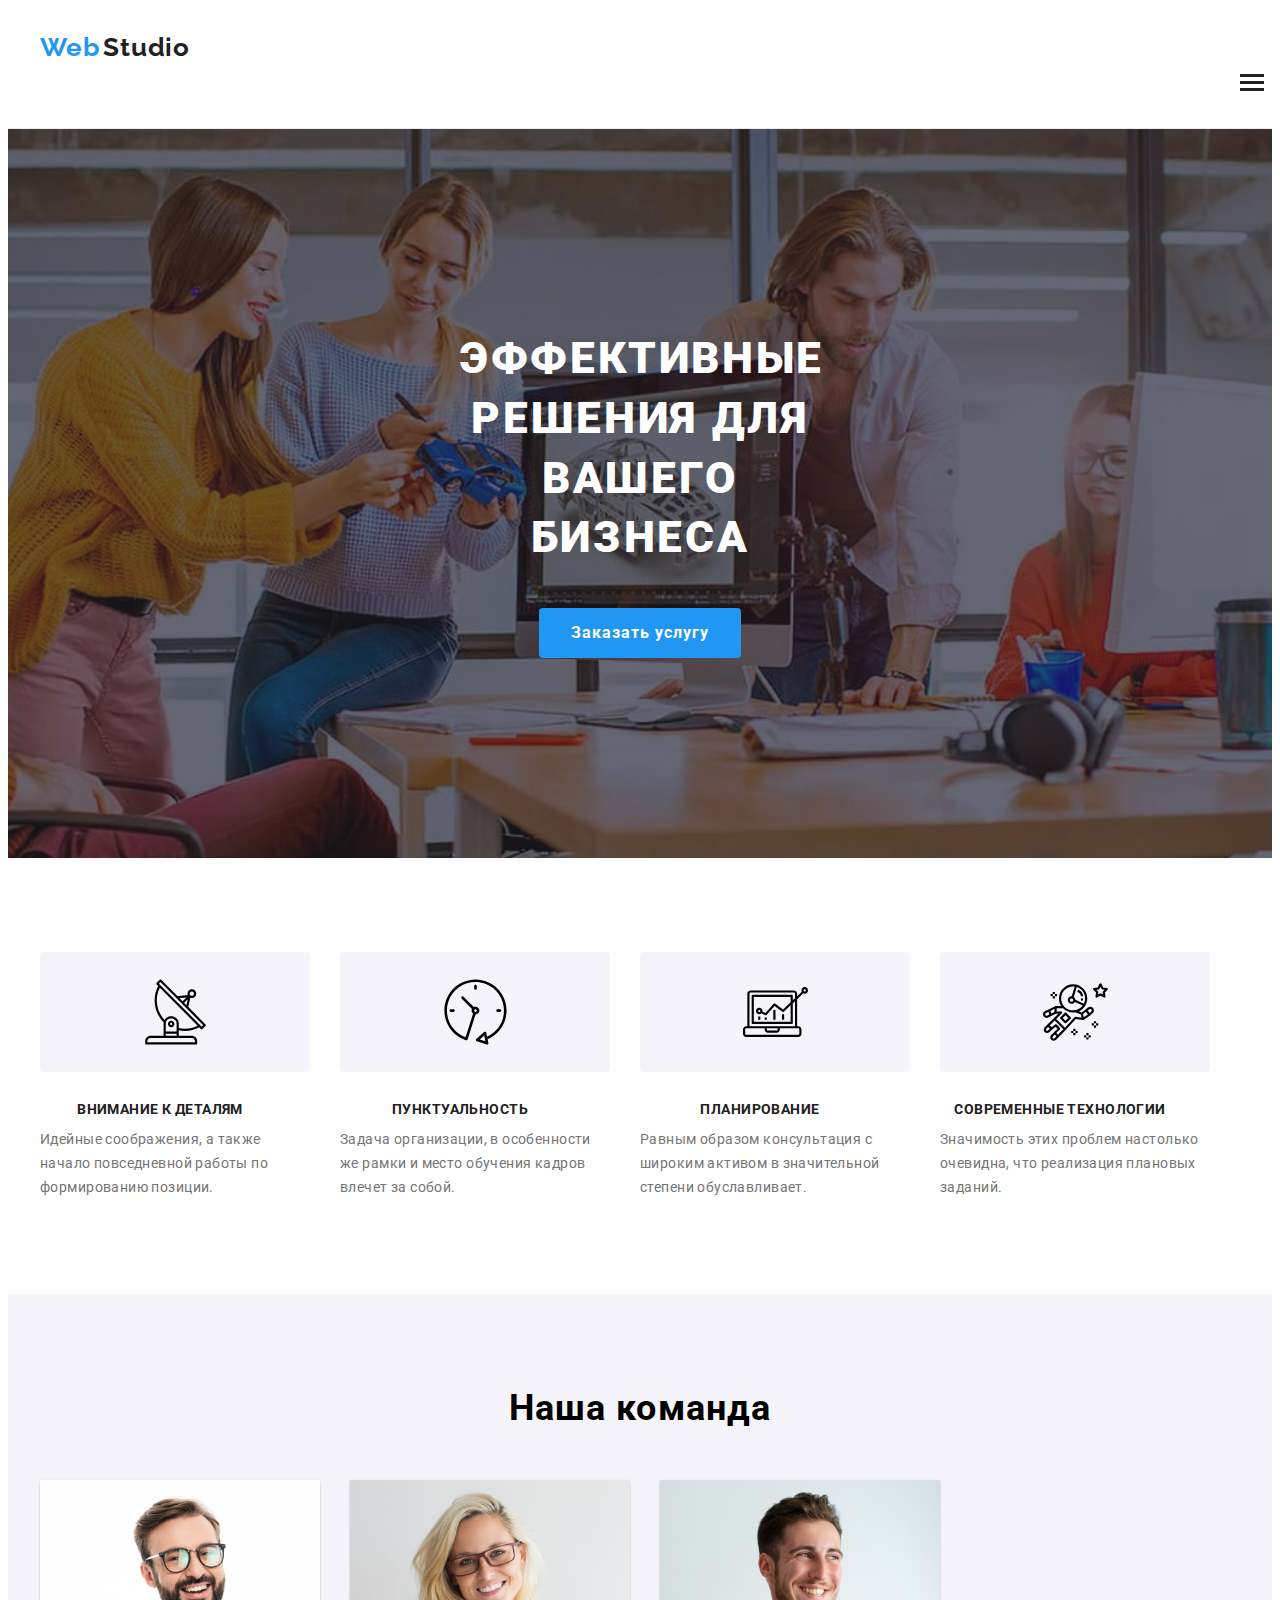
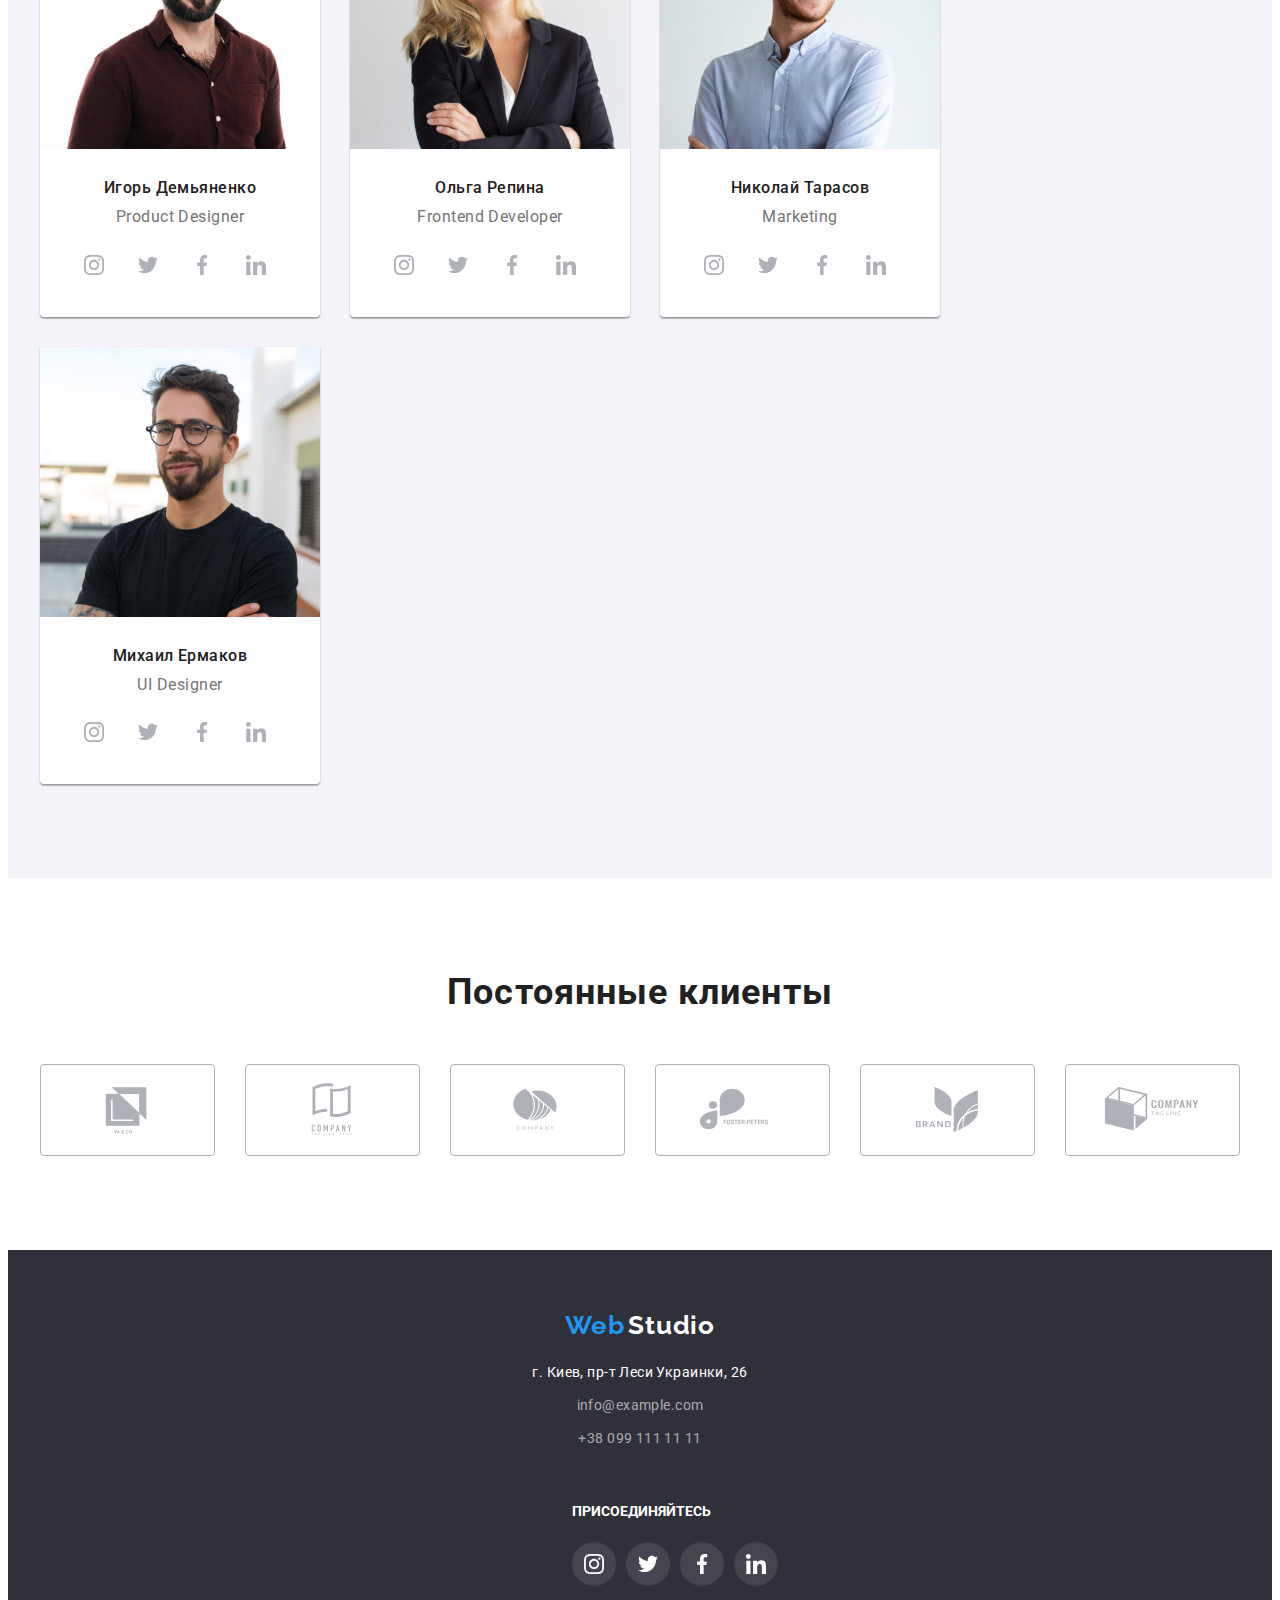
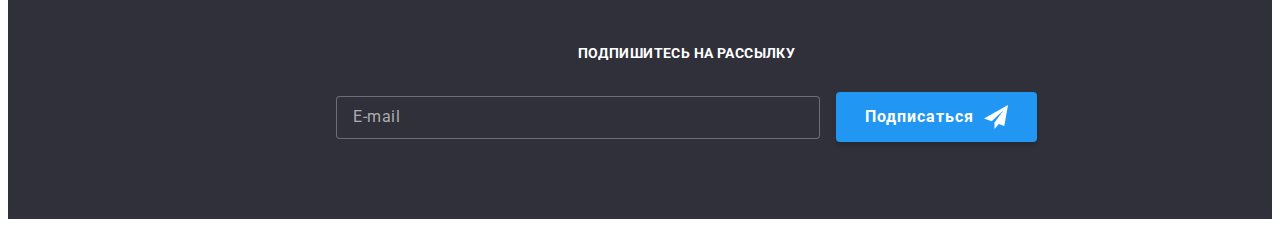
==== commit a50918a3: "Добавляет мобильный футер" ====
--- a/index.html
+++ b/index.html
@@ -34,9 +34,11 @@
                         <a class="header-nav__link link current-studio" href="./index.html">Студия</a>
                     </li>
                     <li class="header-nav__item">
-                        <a class="header-nav__link link " href="./portfolio.html">Портфолио</a></li>
+                        <a class="header-nav__link link " href="./portfolio.html">Портфолио</a>
+                    </li>
                     <li class="header-nav__item">
-                        <a class="header-nav__link link " href="">Контакты</a></li>
+                        <a class="header-nav__link link " href="">Контакты</a>
+                    </li>
                 </ul>
 
             </nav>
@@ -53,46 +55,40 @@
                         </svg>
                         +38 096 111 11 11</a></li>
             </ul>
-            
+
         </div>
         <button class="menu-open-btn"><span></span></button>
-    <div class="backdrop ">
-        <div class="mob-menu">
-            <div class="mob-menu-content">
-                <ul class="mob-menu-list list">
-                   <li class="mob-menu-item">
-                       <a href="" class="mob-menu-link link">Студия</a>
-                   </li>
-                <li class="mob-menu-item">
-                    <a href="" class="mob-menu-link link">Портфолио</a>
-                </li>
-                <li class="mob-menu-item">
-                    <a href="" class="mob-menu-link link">Контакты</a>
-                </li>
+        <div class="backdrop is-hidden">
+            
+            <div class="mob-menu">
+                <div class="mob-menu-content">
+                    <div class="mob-menu-bottom">
+                    <ul class="mob-menu-list list">
+                        <li class="mob-menu-item">
+                            <a href="" class="mob-menu-link link">Студия</a>
+                        </li>
+                        <li class="mob-menu-item">
+                            <a href="" class="mob-menu-link link">Портфолио</a>
+                        </li>
+                        <li class="mob-menu-item">
+                            <a href="" class="mob-menu-link link">Контакты</a>
+                        </li>
+                    </ul>
+                    <a href="tel:+380991111111" class="mob-menu-tel link">+38 096 111 11 11</a>
+                    <a href="mailto:info@example.com" class="mob-menu-email link">info@devstudio.com</a>
+                
+                    <ul class="social-nav-menu list">
+                       <li class="social-nav-menu__navigation "><a href="" class="social-nav-menu__link link">Instagram</a></li>
+                       <li class="social-nav-menu__navigation "><a href="" class="social-nav-menu__link link">Twitter</a></li>
+                       <li class="social-nav-menu__navigation "><a href="" class="social-nav-menu__link link">Facebook</a></li>
+                       <li class="social-nav-menu__navigation "><a href="" class="social-nav-menu__link link">LinkedIn</a></li>
                 </ul>
-                <a href="" class="mob-menu-tel link">+38 096 111 11 11</a>
-                 <a href="" class="mob-menu-email link">info@devstudio.com</a>
-                </div>
-            <div class="mob-menu-social">
-                <ul class="mob-menu-social-list list">
-                    <li class="mob-menu-social-item">
-                        <a href="mob-menu-social-link link">Instagram</a>
-                    </li>
-                    <li class="mob-menu-social-item">
-                        <a href="mob-menu-social-link link">Twitter</a>
-                    </li>
-                    <li class="mob-menu-social-item">
-                        <a href="mob-menu-social-link link">Facebook</a>
-                    </li>
-                    <li class="mob-menu-social-item">
-                        <a href="mob-menu-social-link link">LinkedIn</a>
-                    </li>
-                </ul>
-            </div>
-            <button class="menu-close-btn"><span></span></button>
-
+                </div>
+                </div>
+                <button class="menu-close-btn"><span></span></button>
+
+            </div>
         </div>
-    </div>
     </header>
     <main>
         <section class="hero">
@@ -154,7 +150,7 @@
                     </li>
                 </ul>
             </div>
-        </section> 
+        </section>
 
         <!-- <section class="advant">
             <div class="container">
@@ -174,7 +170,7 @@
             </div>
         </section> -->
 
-         <section class="empl">
+        <section class="empl">
             <div class="container">
                 <h2 class="empl__title advant-title">Наша команда</h2>
                 <ul class="employee list ">
@@ -330,7 +326,7 @@
                     </li>
                 </ul>
             </div>
-        </section>  
+        </section>
 
         <section class="clients">
             <div class="container">
@@ -390,15 +386,17 @@
 
     </main>
 
-    <!-- <footer class="footer">
-        <div class="container">
+
+
+    <footer class="footer">
+        
+        <div class="container ">
             <div class="footer-logo">
-                <div>
-                    <div>
+                <div >
+                    <div class="mob-footer-logo">
                         <span class="footer-web">Web</span>
                         <span class="footer-studio">Studio</span>
                     </div>
-
                     <address class="footer-adress">
                         <ul class=" list">
                             <li class="footer-list"><a class="address link" href="" :>г. Киев, пр-т Леси Украинки,
@@ -411,7 +409,6 @@
                     </address>
                 </div>
                 <div class="footer-social">
-
                     <p class="footer-title">Присоединяйтесь</p>
                     <ul class="footer-social-list list">
                         <li class="footer-item">
@@ -442,10 +439,7 @@
                                 </svg>
                             </a>
                         </li>
-
-
                     </ul>
-
                 </div>
                 <div class="footer-submit">
                     <p class="footer-submit-text">Подпишитесь на рассылку</p>
@@ -454,10 +448,10 @@
                         <button type="submit" class="btn submit-btn">Подписаться</button>
                     </form>
                 </div>
-
             </div>
         </div>
-    </footer> -->
+        
+    </footer>
     <div class="backdrop is-hidden" data-modal>
         <div class="modal">
             <button type="button" class="close-btn" data-modal-close>
@@ -512,6 +506,7 @@
         </div>
     </div>
     <script src="./js/modal.js"></script>
+    <script src="./js/menu.js"></script>
 </body>
 
 </html>--- a/css/main.min.css
+++ b/css/main.min.css
@@ -1,2 +1,2 @@
-:root{--primary-title-color: #ffffff;--secondary-title-color: #212121;--third-title-color: #2f303a;--primary-text-color: #757575;--secondary-text-color: #212121;--third-text-color: rgba(255, 255, 255, 0.6);--accent-color: #2196f3}.visually-hidden{position:relative;width:1px;height:1px;margin:-1px;padding:0;overflow:hidden;border:0;clip:rect(0 0 0 0)}.backdrop,.submit-btn,.close-svg,.check-text,.check-text span,.clients__link,.clients__logo,.icon-border,.portfolio{-webkit-box-align:center;-ms-flex-align:center;align-items:center;-webkit-box-pack:center;-ms-flex-pack:center;justify-content:center}p,h1,h2,h3,h4,h5,h6{margin:0}ul{margin:0;padding-left:0}img{display:block;width:100%;height:auto}.link{text-decoration:none}.list{list-style:none}.container{width:100%;margin:0 auto;padding-left:15px;padding-right:15px}@media screen and (min-width: 480px){.container{width:480px}}@media screen and (min-width: 768px){.container{width:768px}}@media screen and (min-width: 1200px){.container{width:1200px}}.btn{padding-top:10px;padding-bottom:10px;padding-right:32px;padding-left:32px;font-family:Roboto;font-style:normal;font-weight:bold;font-size:16px;line-height:1.87;text-align:center;letter-spacing:0.06em;border-radius:4px}.btn-list{font-family:Roboto;font-style:normal;font-weight:500;font-size:16px;line-height:1.62;text-align:center;letter-spacing:0.03em;color:var(--secondary-title-color);padding:6px 22px;border:none;-webkit-transition:background-color 250ms cubic-bezier(0.4, 0, 0.2, 1);transition:background-color 250ms cubic-bezier(0.4, 0, 0.2, 1)}.btn-list:hover{background-color:var(--accent-color);color:var(--primary-title-color);-webkit-box-shadow:0px 3px 1px rgba(0,0,0,0.1),0px 1px 2px rgba(0,0,0,0.08),0px 2px 2px rgba(0,0,0,0.12);box-shadow:0px 3px 1px rgba(0,0,0,0.1),0px 1px 2px rgba(0,0,0,0.08),0px 2px 2px rgba(0,0,0,0.12)}.btn-list:focus{background-color:var(--accent-color);color:var(--primary-title-color);-webkit-box-shadow:0px 3px 1px rgba(0,0,0,0.1),0px 1px 2px rgba(0,0,0,0.08),0px 2px 2px rgba(0,0,0,0.12);box-shadow:0px 3px 1px rgba(0,0,0,0.1),0px 1px 2px rgba(0,0,0,0.08),0px 2px 2px rgba(0,0,0,0.12)}.current-studio::after{content:"";position:absolute;width:48px;height:4px;border-radius:2px;background-color:var(--accent-color);display:block;margin-top:28px;margin-bottom:0}.current-portfolio::after{content:"";position:absolute;width:76px;height:4px;border-radius:2px;background-color:var(--accent-color);display:block;margin-top:28px;margin-bottom:0}.feature-list{margin-bottom:-30px}@media screen and (min-width: 768px){.feature-list{display:-webkit-box;display:-ms-flexbox;display:flex;-ms-flex-wrap:wrap;flex-wrap:wrap}}.feature-item{width:100%;margin-bottom:30px}@media screen and (min-width: 768px){.feature-item{-ms-flex-preferred-size:calc(100% / 2 - 30px);flex-basis:calc(100% / 2 - 30px)}}@media screen and (min-width: 1200px){.feature-item{-ms-flex-preferred-size:calc(100% / 4 - 30px);flex-basis:calc(100% / 4 - 30px);margin-right:30px}}.icon-border{height:120px;background:#f5f4fa;border-radius:4px}@media screen and (min-width: 480px){.icon-border{width:450px}}@media screen and (min-width: 480px){.icon-border{width:450px}}@media screen and (min-width: 1200px){.icon-border{width:270px}}.advant{padding-bottom:94px}.advant-title{margin-bottom:50px}.advant-list{display:-webkit-box;display:-ms-flexbox;display:flex}.advant-item{margin-right:30px}.advant-item:nth(:last-child){margin-right:30px}.advant-item{position:relative}.advant-text{position:absolute;font-family:Roboto;bottom:0;background-color:rgba(47,48,58,0.8);padding:27px;font-weight:700;font-size:14px;line-height:1.14;text-align:center;text-transform:uppercase;color:var(--primary-title-color);width:100%}.advant-title{font-family:Roboto;font-style:normal;font-size:36px;font-weight:bold;line-height:1.16;letter-spacing:.03em;text-align:center}.section{padding-top:60px;padding-bottom:60px}@media screen and (min-width: 1200px){.section{padding-top:94px;padding-bottom:94px}}.section-title{font-family:Roboto;font-style:normal;font-weight:bold;font-size:14px;line-height:1.14;letter-spacing:0.03em;text-transform:uppercase;color:var(--secondary-title-color);margin-right:30px;margin-top:30px}.section-title-list{margin-top:10px;font-family:Roboto;font-style:normal;font-size:14px;font-weight:normal;line-height:1.71;letter-spacing:.03em;color:var(--primary-text-color)}.social{-webkit-box-align:center;-ms-flex-align:center;align-items:center;-webkit-box-pack:justify;-ms-flex-pack:justify;justify-content:space-between;display:-webkit-box;display:-ms-flexbox;display:flex;margin-top:16px;padding:0 32px;list-style:none}.social__logo{width:44px;height:44px}.social__logo:hover{border-radius:50%;background-color:var(--accent-color);fill:var(--primary-title-color)}.social__link{width:44px;height:44px;display:block;border-radius:50%;color:#afb1b8;-webkit-transition:background-color 250ms cubic-bezier(0.4, 0, 0.2, 1);transition:background-color 250ms cubic-bezier(0.4, 0, 0.2, 1)}.social__link:hover,.social__link:focus{color:#ffffff;background-color:var(--accent-color)}.social__svg{margin:12px 0px 0px 12px;fill:currentColor;-webkit-transition:fill 250ms cubic-bezier(0.4, 0, 0.2, 1);transition:fill 250ms cubic-bezier(0.4, 0, 0.2, 1)}.social__svg:hover{fill:var(--primary-title-color)}.backdrop{position:fixed;width:100vw;height:100vh;background-color:rgba(0,0,0,0.2);top:0;display:-webkit-box;display:-ms-flexbox;display:flex;-webkit-transition:opacity 300ms ease-in-out, visibility 300ms ease-in-out;transition:opacity 300ms ease-in-out, visibility 300ms ease-in-out}.backdrop.is-hidden{opacity:0;visibility:hidden;pointer-events:none}.submit-btn{background-color:var(--accent-color);color:var(--primary-title-color);border:none;-webkit-box-shadow:0px 4px 4px rgba(0,0,0,0.15);box-shadow:0px 4px 4px rgba(0,0,0,0.15);font-family:Roboto;font-style:normal;font-weight:700;font-size:16px;line-height:1.87;letter-spacing:0.06em;cursor:pointer;min-height:43px;margin-left:12px;display:-webkit-inline-box;display:-ms-inline-flexbox;display:inline-flex;padding:10px 29px}.submit-btn::after{content:"";display:inline-block;width:24px;height:24px;margin-left:10px;background-image:url(../images/send.svg)}.modal{width:528px;min-height:581px;background-color:#ffffff;border-radius:4px;position:relative;padding:40px 39px 40px 41px}.close-btn{position:absolute;right:8px;top:8px;width:30px;height:30px;background-color:transparent;border-radius:50%;border:1px solid rgba(0,0,0,0.1)}.close-svg{position:absolute;right:9px;top:9px;display:-webkit-box;display:-ms-flexbox;display:flex;color:var(--secondary-text-color);-webkit-transition:fill 250ms cubic-bezier(0.4, 0, 0.2, 1);transition:fill 250ms cubic-bezier(0.4, 0, 0.2, 1)}.close-svg:hover{fill:var(--accent-color)}.modal-title{font-family:Roboto;font-size:20px;line-height:1.5px;font-weight:700;letter-spacing:0.03em;color:#212121;margin-bottom:30px;text-align:center}.modal-field{margin-bottom:10px}.modal-input{width:100%;height:40px;border-radius:4px;border:1px solid rgba(33,33,33,0.2);background:transparent;margin-top:4px;padding-left:42px;padding-right:20px;outline:none;-webkit-transition:border-color 250ms cubic-bezier(0.4, 0, 0.2, 1);transition:border-color 250ms cubic-bezier(0.4, 0, 0.2, 1)}.modal-input:focus{border-color:var(--accent-color)}.modal-input:focus+.input-icon{fill:var(--accent-color)}.input-wrapper{display:block;position:relative}.input-label{font-family:Roboto;font-size:12px;line-height:1.16px;letter-spacing:0.01em;color:#757575;margin-bottom:4px}.modal-text-input{width:100%;height:120px;border-radius:4px;border:1px solid rgba(33,33,33,0.2);resize:none;padding:12px 16px;margin-top:4px}.input-icon{position:absolute;left:15px;top:50%;-webkit-transform:translateY(-50%);transform:translateY(-50%)}.modal-btn{display:block;margin:0 auto;width:200px;min-height:50px;-webkit-box-shadow:0px 4px 4px rgba(0,0,0,0.15);box-shadow:0px 4px 4px rgba(0,0,0,0.15);border-radius:4px;color:var(--primary-title-color);background-color:var(--accent-color);border:none;font-family:Roboto;font-size:16px;line-height:1.87px;letter-spacing:0.06em}.check-text{font-family:Roboto;font-size:14px;line-height:1.71px;letter-spacing:0.03em;color:var(--primary-text-color);display:-webkit-box;display:-ms-flexbox;display:flex;margin-bottom:30px}.check-text span{width:16px;height:15px;border:2px solid #212121;margin-right:9px;border-radius:2px;display:-webkit-box;display:-ms-flexbox;display:flex}.modal-checkbox:checked+.check-text span{background-color:var(--accent-color);border:none}.check-link{color:var(--accent-color)}.header{border-bottom:1px solid #ececec;padding-top:24px;padding-bottom:25px}.header-nav{display:-webkit-box;display:-ms-flexbox;display:flex;-webkit-box-align:center;-ms-flex-align:center;align-items:center}.header-container{display:-webkit-box;display:-ms-flexbox;display:flex;-webkit-box-align:center;-ms-flex-align:center;align-items:center}.header-nav__list{display:-webkit-box;display:-ms-flexbox;display:flex}@media screen and (min-width: 480px){.header-nav__list{display:none}}.header-nav__item:not(:last-child){margin-right:50px}.header-nav__contacts-link{display:-webkit-inline-box;display:-ms-inline-flexbox;display:inline-flex;-webkit-box-align:center;-ms-flex-align:center;align-items:center;margin-right:50px;margin-left:auto}@media screen and (min-width: 480px){.header-nav__contacts-link{display:none}}.header-logo{margin-right:93px}.header-logo__web{font-family:Raleway;font-style:normal;font-size:26px;font-weight:bold;line-height:1.19;letter-spacing:.03em;color:var(--accent-color);font-size:24px;line-height:1.16}@media screen and (min-width: 1200px){.header-logo__web{font-size:26px;line-height:1.19}}.header-logo__studio{font-family:Raleway;font-style:normal;font-size:26px;font-weight:bold;line-height:1.19;letter-spacing:.03em;color:var(--secondary-title-color);font-size:24px;line-height:1.16}@media screen and (min-width: 1200px){.header-logo__studio{font-size:26px;line-height:1.19}}.header-nav__link{font-family:Roboto;font-style:normal;font-size:14px;font-weight:500;line-height:1.14;letter-spacing:.02em;color:var(--secondary-title-color);-webkit-transition:color 250ms cubic-bezier(0.4, 0, 0.2, 1);transition:color 250ms cubic-bezier(0.4, 0, 0.2, 1)}.header-nav__link:hover,.header-nav__link:focus{color:var(--accent-color)}.header-nav__contact-link{font-family:Roboto;margin-right:50px;font-style:normal;font-size:14px;font-weight:500;line-height:1.14;letter-spacing:.02em;color:var(--primary-text-color)}.header-nav__contact-link:hover,.header-nav__contact-link:focus{color:var(--accent-color)}.header-nav__logo-link{position:relative}.header-nav__contact-icon{margin-right:10px;fill:currentColor}.header-btn{font-weight:700;color:var(--primary-title-color);background:var(--accent-color);padding:10px 32px;display:inline-block;-webkit-box-align:center;-ms-flex-align:center;align-items:center;text-align:center;margin:0 auto;border-radius:4px;border:none}.portfolio-page__header-btn-list{text-align:center}.menu-open-btn{width:40px;height:40px;display:-webkit-box;display:-ms-flexbox;display:flex;-webkit-box-align:center;-ms-flex-align:center;align-items:center;-webkit-box-pack:center;-ms-flex-pack:center;justify-content:center;margin-left:425px;border:none;background-color:transparent}.menu-open-btn span{width:24px;height:3px;background-color:#212121;display:block;position:relative;cursor:pointer}.menu-open-btn span::after,.menu-open-btn span::before{content:"";display:block;width:100%;height:3px;background-color:#212121;position:absolute}.menu-open-btn span::before{bottom:7px}.menu-open-btn span::after{top:7px}.menu-open-btn span:hover{background-color:#2196f3}.mob-menu{width:100vh;height:100vh;position:absolute;background-color:#ffffff;padding:21px 26px 0 40px;display:-webkit-box;display:-ms-flexbox;display:flex;-webkit-box-pack:justify;-ms-flex-pack:justify;justify-content:space-between}.mob-menu-list{margin-bottom:302px}.mob-menu-content{padding-top:27px}.mob-menu-item:not(:last-child){margin-bottom:36px}.mob-menu-item .mob-menu-link{font-weight:500;font-size:40px;line-height:1.17px;letter-spacing:0.02em;color:#2196f3}.mob-menu-tel{font-weight:500;font-size:34px;line-height:1.17;letter-spacing:0.02em;color:#2196f3;display:block;margin-bottom:32px}.mob-menu-email{font-weight:500;font-size:24px;line-height:1.16;letter-spacing:0.02em;color:#757575}.mob-menu-social-list{display:-webkit-box;display:-ms-flexbox;display:flex}.hero{background-image:-webkit-gradient(linear, left top, left bottom, from(rgba(47,48,58,0.4)), to(rgba(47,48,58,0.4))),url(../images/img.jpg);background-image:linear-gradient(rgba(47,48,58,0.4), rgba(47,48,58,0.4)),url(../images/img.jpg);background-repeat:no-repeat;background-position:center;background-size:cover;text-align:center;padding-top:118px;padding-bottom:118px}@media screen and (min-width: 1200px){.hero{padding-top:200px;padding-bottom:200px}}.hero-title{text-align:center;font-family:Roboto;font-style:normal;font-size:44px;font-weight:900;line-height:1.36;letter-spacing:.06em;text-transform:uppercase;color:var(--primary-title-color)}@media screen and (min-width: 480px){.hero-title{font-size:26px}}@media screen and (min-width: 768px){.hero-title{font-size:26px}}@media screen and (min-width: 1200px){.hero-title{font-size:44px}}@media screen and (min-width: 480px){.hero-title{width:360px;margin-bottom:40px}}.hero-title{margin:0 auto}@media screen and (min-width: 480px){.hero-title{margin-bottom:40px}}.header{border-bottom:1px solid #ececec;padding-top:24px;padding-bottom:25px}.header-nav{display:-webkit-box;display:-ms-flexbox;display:flex;-webkit-box-align:center;-ms-flex-align:center;align-items:center}.header-container{display:-webkit-box;display:-ms-flexbox;display:flex;-webkit-box-align:center;-ms-flex-align:center;align-items:center}.header-nav__list{display:-webkit-box;display:-ms-flexbox;display:flex}@media screen and (min-width: 480px){.header-nav__list{display:none}}.header-nav__item:not(:last-child){margin-right:50px}.header-nav__contacts-link{display:-webkit-inline-box;display:-ms-inline-flexbox;display:inline-flex;-webkit-box-align:center;-ms-flex-align:center;align-items:center;margin-right:50px;margin-left:auto}@media screen and (min-width: 480px){.header-nav__contacts-link{display:none}}.header-logo{margin-right:93px}.header-logo__web{font-family:Raleway;font-style:normal;font-size:26px;font-weight:bold;line-height:1.19;letter-spacing:.03em;color:var(--accent-color);font-size:24px;line-height:1.16}@media screen and (min-width: 1200px){.header-logo__web{font-size:26px;line-height:1.19}}.header-logo__studio{font-family:Raleway;font-style:normal;font-size:26px;font-weight:bold;line-height:1.19;letter-spacing:.03em;color:var(--secondary-title-color);font-size:24px;line-height:1.16}@media screen and (min-width: 1200px){.header-logo__studio{font-size:26px;line-height:1.19}}.header-nav__link{font-family:Roboto;font-style:normal;font-size:14px;font-weight:500;line-height:1.14;letter-spacing:.02em;color:var(--secondary-title-color);-webkit-transition:color 250ms cubic-bezier(0.4, 0, 0.2, 1);transition:color 250ms cubic-bezier(0.4, 0, 0.2, 1)}.header-nav__link:hover,.header-nav__link:focus{color:var(--accent-color)}.header-nav__contact-link{font-family:Roboto;margin-right:50px;font-style:normal;font-size:14px;font-weight:500;line-height:1.14;letter-spacing:.02em;color:var(--primary-text-color)}.header-nav__contact-link:hover,.header-nav__contact-link:focus{color:var(--accent-color)}.header-nav__logo-link{position:relative}.header-nav__contact-icon{margin-right:10px;fill:currentColor}.header-btn{font-weight:700;color:var(--primary-title-color);background:var(--accent-color);padding:10px 32px;display:inline-block;-webkit-box-align:center;-ms-flex-align:center;align-items:center;text-align:center;margin:0 auto;border-radius:4px;border:none}.portfolio-page__header-btn-list{text-align:center}.menu-open-btn{width:40px;height:40px;display:-webkit-box;display:-ms-flexbox;display:flex;-webkit-box-align:center;-ms-flex-align:center;align-items:center;-webkit-box-pack:center;-ms-flex-pack:center;justify-content:center;margin-left:425px;border:none;background-color:transparent}.menu-open-btn span{width:24px;height:3px;background-color:#212121;display:block;position:relative;cursor:pointer}.menu-open-btn span::after,.menu-open-btn span::before{content:"";display:block;width:100%;height:3px;background-color:#212121;position:absolute}.menu-open-btn span::before{bottom:7px}.menu-open-btn span::after{top:7px}.menu-open-btn span:hover{background-color:#2196f3}.mob-menu{width:100vh;height:100vh;position:absolute;background-color:#ffffff;padding:21px 26px 0 40px;display:-webkit-box;display:-ms-flexbox;display:flex;-webkit-box-pack:justify;-ms-flex-pack:justify;justify-content:space-between}.mob-menu-list{margin-bottom:302px}.mob-menu-content{padding-top:27px}.mob-menu-item:not(:last-child){margin-bottom:36px}.mob-menu-item .mob-menu-link{font-weight:500;font-size:40px;line-height:1.17px;letter-spacing:0.02em;color:#2196f3}.mob-menu-tel{font-weight:500;font-size:34px;line-height:1.17;letter-spacing:0.02em;color:#2196f3;display:block;margin-bottom:32px}.mob-menu-email{font-weight:500;font-size:24px;line-height:1.16;letter-spacing:0.02em;color:#757575}.mob-menu-social-list{display:-webkit-box;display:-ms-flexbox;display:flex}.empl{background-color:#f5f4fa;padding-top:60px;padding-bottom:60px}@media screen and (min-width: 1200px){.empl{padding-top:94px;padding-bottom:94px}}.employee__list{font-family:Roboto;font-style:normal;font-size:16px;font-weight:500;line-height:1.18;letter-spacing:.03em;color:var(--secondary-title-color)}.employee__item{font-family:Roboto;font-style:normal;font-size:16px;font-weight:normal;line-height:1.18;letter-spacing:.03em;color:var(--primary-text-color)}.employee{margin-bottom:-30px}@media screen and (min-width: 768px){.employee{display:-webkit-box;display:-ms-flexbox;display:flex;-ms-flex-wrap:wrap;flex-wrap:wrap}}.employee__element{width:100%;margin-bottom:30px;-webkit-box-shadow:0px 2px 1px rgba(0,0,0,0.2),0px 1px 1px rgba(0,0,0,0.14),0px 1px 3px #0000001f;box-shadow:0px 2px 1px rgba(0,0,0,0.2),0px 1px 1px rgba(0,0,0,0.14),0px 1px 3px #0000001f;background-color:#fff;border-radius:0px 0px 4px 4px}@media screen and (min-width: 768px){.employee__element{-ms-flex-preferred-size:calc(100% / 2 - 30px);flex-basis:calc(100% / 2 - 30px);margin-right:30px}}.employee__element:last-child{margin-right:0}@media screen and (min-width: 1200px){.employee__element{-ms-flex-preferred-size:calc(100% / 4 - 30px);flex-basis:calc(100% / 4 - 30px)}}.employee__team{padding-top:30px;padding-bottom:30px}.employee__list{text-align:center}.employee__item{text-align:center;margin-top:10px}.clients{padding-top:60px;padding-bottom:60px}@media screen and (min-width: 1200px){.clients{padding-top:94px;padding-bottom:94px}}.clients__title{font-family:Roboto;font-style:normal;color:#212121;font-size:36px;font-weight:bold;line-height:1.16;letter-spacing:.03em;text-align:center;margin-bottom:50px}@media screen and (min-width: 480px){.clients__content{display:-webkit-box;display:-ms-flexbox;display:flex;-ms-flex-wrap:wrap;flex-wrap:wrap;margin-bottom:-30px;margin-right:-30px}}.clients__link{display:-webkit-box;display:-ms-flexbox;display:flex;-webkit-box-sizing:border-box;box-sizing:border-box;border-radius:4px;color:#afb1b8;width:170px;height:92px;-webkit-transition:border 250ms cubic-bezier(0.4, 0, 0.2, 1);transition:border 250ms cubic-bezier(0.4, 0, 0.2, 1)}.clients__link:hover,.clients__link:focus{color:var(--accent-color);border-color:var(--accent-color)}.clients__logo{display:-webkit-box;display:-ms-flexbox;display:flex;border:1px solid #afb1b8;-webkit-box-sizing:border-box;box-sizing:border-box;border-radius:4px;margin-left:0px;width:170px;height:92px;-webkit-transition:border 250ms cubic-bezier(0.4, 0, 0.2, 1);transition:border 250ms cubic-bezier(0.4, 0, 0.2, 1);width:100%;margin-bottom:30px;margin-right:30px}.clients__logo:first-child{margin-left:0px}.clients__logo:hover,.clients__logo:focus{color:var(--accent-color);border-color:var(--accent-color)}@media screen and (min-width: 480px){.clients__logo{-ms-flex-preferred-size:calc(100% / 2 - 30px);flex-basis:calc(100% / 2 - 30px)}}@media screen and (min-width: 768px){.clients__logo{-ms-flex-preferred-size:calc(100% / 3 - 30px);flex-basis:calc(100% / 3 - 30px)}}@media screen and (min-width: 1200px){.clients__logo{-ms-flex-preferred-size:calc(100% / 6 - 30px);flex-basis:calc(100% / 6 - 30px)}}.icon-border{display:-webkit-box;display:-ms-flexbox;display:flex}.clients__icon-logo{fill:currentColor;width:106px;height:60px;-webkit-transition:fill 250ms cubic-bezier(0.4, 0, 0.2, 1);transition:fill 250ms cubic-bezier(0.4, 0, 0.2, 1)}.footer{padding-top:60px;padding-bottom:60px}.footer-logo{display:-webkit-box;display:-ms-flexbox;display:flex;margin:0;padding:0;list-style:none}.footer-web{font-family:Raleway;font-style:normal;font-size:26px;font-weight:bold;line-height:1.19;letter-spacing:.03em;color:var(--accent-color)}.footer-studio{font-family:Raleway;font-style:normal;font-size:26px;font-weight:bold;line-height:1.19;letter-spacing:.03em;color:var(--primary-title-color)}.footer{background-color:var(--third-title-color)}.footer{padding-top:60px;padding-bottom:60px}.footer-list{margin-top:9px}.address{font-family:Roboto;font-style:normal;font-size:14px;font-weight:normal;line-height:1.71;letter-spacing:.03em;color:var(--primary-title-color)}.footer-adress{margin-top:20px}.footer-contacts{font-family:Roboto;font-style:normal;font-size:14px;font-weight:normal;line-height:1.71;letter-spacing:.03em;color:var(--third-text-color)}.footer-item{border-radius:50%;background-color:rgba(255,255,255,0.1)}.footer-item:hover,.footer-item:focus{fill:white;background-color:var(--accent-color);border-radius:50%}.footer-icon{fill:white}.footer-social{margin-left:70px;width:206px}.footer-social-list{display:-webkit-box;display:-ms-flexbox;display:flex;padding:0;margin-top:0;list-style:none;-webkit-box-pack:justify;-ms-flex-pack:justify;justify-content:space-between;-webkit-box-align:center;-ms-flex-align:center;align-items:center}.footer-title{color:#ffffff;font-family:Roboto;padding:20px 0px 10px 0px;margin-bottom:20px;font-weight:700;font-size:14px;line-height:1.14px;text-transform:uppercase}.footer-item{width:44px;height:44px;-webkit-transition:background-color 250ms cubic-bezier(0.4, 0, 0.2, 1);transition:background-color 250ms cubic-bezier(0.4, 0, 0.2, 1)}.footer-svg{margin:12px 0px 0px 12px;fill:currentColor}.footer-submit{margin-left:93px}.footer-submit-text{font-family:Roboto;font-style:normal;font-size:14px;font-weight:700;line-height:1.14;letter-spacing:.03em;text-transform:uppercase;color:var(--primary-title-color);margin-bottom:20px;padding:20px 0px 10px 0px;color:var(--primary-title-color)}.footer-input{width:358px;margin:0;border-radius:4px;border:1px solid rgba(255,255,255,0.3);padding:13px 16px;background-color:#2f303a;color:var(--primary-title-color)}.footer-input::-webkit-input-placeholder{font-family:Roboto;font-size:16px;line-height:1.25;color:rgba(255,255,255,0.6);letter-spacing:0.03em}.footer-input:-ms-input-placeholder{font-family:Roboto;font-size:16px;line-height:1.25;color:rgba(255,255,255,0.6);letter-spacing:0.03em}.footer-input::-ms-input-placeholder{font-family:Roboto;font-size:16px;line-height:1.25;color:rgba(255,255,255,0.6);letter-spacing:0.03em}.footer-input::placeholder{font-family:Roboto;font-size:16px;line-height:1.25;color:rgba(255,255,255,0.6);letter-spacing:0.03em}.portfolio-page{padding-top:94px;padding-bottom:94px}.portfolio{display:-webkit-box;display:-ms-flexbox;display:flex;margin-bottom:50px}.portfolio-page__item{margin-right:8px;background-color:var(--accent-color);border-radius:4px}.portfolio-page__project-title{font-family:Roboto;font-style:normal;font-size:18px;font-weight:bold;line-height:2;letter-spacing:.06em;color:var(--secondary-title-color)}.portfolio-page__project-item{font-family:Roboto;font-style:normal;font-size:16px;font-weight:normal;line-height:1.87;letter-spacing:.03em;color:var(--primary-text-color)}.portfolio-page__project-list{display:-webkit-box;display:-ms-flexbox;display:flex;-ms-flex-wrap:wrap;flex-wrap:wrap}.portfolio-page__project-list-item{-ms-flex-preferred-size:auto;flex-basis:auto;margin-right:30px;margin-bottom:30px;-webkit-transition:-webkit-box-shadow 250ms cubic-bezier(0.4, 0, 0.2, 1);transition:-webkit-box-shadow 250ms cubic-bezier(0.4, 0, 0.2, 1);transition:box-shadow 250ms cubic-bezier(0.4, 0, 0.2, 1);transition:box-shadow 250ms cubic-bezier(0.4, 0, 0.2, 1), -webkit-box-shadow 250ms cubic-bezier(0.4, 0, 0.2, 1)}.portfolio-page__project-list-item:hover .project-top-text{-webkit-transform:translateY(0);transform:translateY(0)}.portfolio-page__project-list-item:nth-child(3n){margin-right:0}.portfolio-page__project-list-item:nth-last-child(-n+3){margin-bottom:0}.portfolio-page__project-list-item:hover{-webkit-box-shadow:0px 1px 1px rgba(0,0,0,0.12),0px 4px 4px rgba(0,0,0,0.06),1px 4px 6px rgba(0,0,0,0.16);box-shadow:0px 1px 1px rgba(0,0,0,0.12),0px 4px 4px rgba(0,0,0,0.06),1px 4px 6px rgba(0,0,0,0.16)}.portfolio-page__projects-content{padding:20px 24px;border:1px solid #eeeeee}.portfolio-page__project-div{position:relative;overflow:hidden}.project-top-text{display:-webkit-box;display:-ms-flexbox;display:flex;width:322px;height:100%;font-size:18px;font-family:Roboto;line-height:1.5;padding:63px 24px;color:var(--primary-title-color);background-color:rgba(33,150,243,0.9);position:absolute;top:0;height:100%;width:100%;-webkit-transform:translateY(100%);transform:translateY(100%);-webkit-transition:-webkit-transform 300ms linear;transition:-webkit-transform 300ms linear;transition:transform 300ms linear;transition:transform 300ms linear, -webkit-transform 300ms linear}
+:root{--primary-title-color: #ffffff;--secondary-title-color: #212121;--third-title-color: #2f303a;--primary-text-color: #757575;--secondary-text-color: #212121;--third-text-color: rgba(255, 255, 255, 0.6);--accent-color: #2196f3}.visually-hidden{position:relative;width:1px;height:1px;margin:-1px;padding:0;overflow:hidden;border:0;clip:rect(0 0 0 0)}.backdrop,.submit-btn,.close-svg,.check-text,.check-text span,.clients__link,.clients__logo,.icon-border,.portfolio{-webkit-box-align:center;-ms-flex-align:center;align-items:center;-webkit-box-pack:center;-ms-flex-pack:center;justify-content:center}p,h1,h2,h3,h4,h5,h6{margin:0}ul{margin:0;padding-left:0}img{display:block;width:100%;height:auto}.link{text-decoration:none}.list{list-style:none}.container{width:100%;margin:0 auto;padding-left:15px;padding-right:15px}@media screen and (min-width: 480px){.container{width:480px}}@media screen and (min-width: 768px){.container{width:768px}}@media screen and (min-width: 1200px){.container{width:1200px}}.btn{padding-top:10px;padding-bottom:10px;padding-right:32px;padding-left:32px;font-family:Roboto;font-style:normal;font-weight:bold;font-size:16px;line-height:1.87;text-align:center;letter-spacing:0.06em;border-radius:4px}.btn-list{font-family:Roboto;font-style:normal;font-weight:500;font-size:16px;line-height:1.62;text-align:center;letter-spacing:0.03em;color:var(--secondary-title-color);padding:6px 22px;border:none;-webkit-transition:background-color 250ms cubic-bezier(0.4, 0, 0.2, 1);transition:background-color 250ms cubic-bezier(0.4, 0, 0.2, 1)}.btn-list:hover{background-color:var(--accent-color);color:var(--primary-title-color);-webkit-box-shadow:0px 3px 1px rgba(0,0,0,0.1),0px 1px 2px rgba(0,0,0,0.08),0px 2px 2px rgba(0,0,0,0.12);box-shadow:0px 3px 1px rgba(0,0,0,0.1),0px 1px 2px rgba(0,0,0,0.08),0px 2px 2px rgba(0,0,0,0.12)}.btn-list:focus{background-color:var(--accent-color);color:var(--primary-title-color);-webkit-box-shadow:0px 3px 1px rgba(0,0,0,0.1),0px 1px 2px rgba(0,0,0,0.08),0px 2px 2px rgba(0,0,0,0.12);box-shadow:0px 3px 1px rgba(0,0,0,0.1),0px 1px 2px rgba(0,0,0,0.08),0px 2px 2px rgba(0,0,0,0.12)}.current-studio::after{content:"";position:absolute;width:48px;height:4px;border-radius:2px;background-color:var(--accent-color);display:block;margin-top:28px;margin-bottom:0}.current-portfolio::after{content:"";position:absolute;width:76px;height:4px;border-radius:2px;background-color:var(--accent-color);display:block;margin-top:28px;margin-bottom:0}.feature-list{margin-bottom:-30px}@media screen and (min-width: 768px){.feature-list{display:-webkit-box;display:-ms-flexbox;display:flex;-ms-flex-wrap:wrap;flex-wrap:wrap}}.feature-item{width:100%;margin-bottom:30px}@media screen and (min-width: 768px){.feature-item{-ms-flex-preferred-size:calc(100% / 2 - 30px);flex-basis:calc(100% / 2 - 30px)}}@media screen and (min-width: 1200px){.feature-item{-ms-flex-preferred-size:calc(100% / 4 - 30px);flex-basis:calc(100% / 4 - 30px);margin-right:30px}}.icon-border{height:120px;background:#f5f4fa;border-radius:4px}@media screen and (min-width: 480px){.icon-border{width:450px}}@media screen and (min-width: 480px){.icon-border{width:450px}}@media screen and (min-width: 1200px){.icon-border{width:270px}}.advant{padding-bottom:94px}.advant-title{margin-bottom:50px}.advant-list{display:-webkit-box;display:-ms-flexbox;display:flex}.advant-item{margin-right:30px}.advant-item:nth(:last-child){margin-right:30px}.advant-item{position:relative}.advant-text{position:absolute;font-family:Roboto;bottom:0;background-color:rgba(47,48,58,0.8);padding:27px;font-weight:700;font-size:14px;line-height:1.14;text-align:center;text-transform:uppercase;color:var(--primary-title-color);width:100%}.advant-title{font-family:Roboto;font-style:normal;font-size:36px;font-weight:bold;line-height:1.16;letter-spacing:.03em;text-align:center}.section{padding-top:60px;padding-bottom:60px}@media screen and (min-width: 1200px){.section{padding-top:94px;padding-bottom:94px}}.section-title{font-family:Roboto;font-style:normal;font-weight:bold;font-size:14px;line-height:1.14;letter-spacing:0.03em;text-transform:uppercase;color:var(--secondary-title-color);margin-right:30px;margin-top:30px;text-align:center}.section-title-list{margin-top:10px;font-family:Roboto;font-style:normal;font-size:14px;font-weight:normal;line-height:1.71;letter-spacing:.03em;color:var(--primary-text-color)}.social{-webkit-box-align:center;-ms-flex-align:center;align-items:center;-webkit-box-pack:justify;-ms-flex-pack:justify;justify-content:space-between;display:-webkit-box;display:-ms-flexbox;display:flex;margin-top:16px;padding:0 32px;list-style:none}.social__logo{width:44px;height:44px;margin-right:10px}.social__logo:hover{border-radius:50%;background-color:var(--accent-color);fill:var(--primary-title-color)}.social__link{width:44px;height:44px;display:block;border-radius:50%;color:#afb1b8;-webkit-transition:background-color 250ms cubic-bezier(0.4, 0, 0.2, 1);transition:background-color 250ms cubic-bezier(0.4, 0, 0.2, 1)}.social__link:hover,.social__link:focus{color:#ffffff;background-color:var(--accent-color)}.social__svg{margin:12px 0px 0px 12px;fill:currentColor;-webkit-transition:fill 250ms cubic-bezier(0.4, 0, 0.2, 1);transition:fill 250ms cubic-bezier(0.4, 0, 0.2, 1)}.social__svg:hover{fill:var(--primary-title-color)}.backdrop{position:fixed;width:100vw;height:100vh;background-color:rgba(0,0,0,0.2);top:0;display:-webkit-box;display:-ms-flexbox;display:flex;-webkit-transition:opacity 300ms ease-in-out, visibility 300ms ease-in-out;transition:opacity 300ms ease-in-out, visibility 300ms ease-in-out}.backdrop.is-hidden{opacity:0;visibility:hidden;pointer-events:none}.submit-btn{background-color:var(--accent-color);color:var(--primary-title-color);border:none;-webkit-box-shadow:0px 4px 4px rgba(0,0,0,0.15);box-shadow:0px 4px 4px rgba(0,0,0,0.15);font-family:Roboto;font-style:normal;font-weight:700;font-size:16px;line-height:1.87;letter-spacing:0.06em;cursor:pointer;min-height:43px;margin-left:12px;display:-webkit-inline-box;display:-ms-inline-flexbox;display:inline-flex;padding:10px 29px}.submit-btn::after{content:"";display:inline-block;width:24px;height:24px;margin-left:10px;background-image:url(../images/send.svg)}.modal{width:528px;min-height:581px;background-color:#ffffff;border-radius:4px;position:relative;padding:40px 39px 40px 41px}.close-btn{position:absolute;right:8px;top:8px;width:30px;height:30px;background-color:transparent;border-radius:50%;border:1px solid rgba(0,0,0,0.1)}.close-svg{position:absolute;right:9px;top:9px;display:-webkit-box;display:-ms-flexbox;display:flex;color:var(--secondary-text-color);-webkit-transition:fill 250ms cubic-bezier(0.4, 0, 0.2, 1);transition:fill 250ms cubic-bezier(0.4, 0, 0.2, 1)}.close-svg:hover{fill:var(--accent-color)}.modal-title{font-family:Roboto;font-size:20px;line-height:1.5px;font-weight:700;letter-spacing:0.03em;color:#212121;margin-bottom:30px;text-align:center}.modal-field{margin-bottom:10px}.modal-input{width:100%;height:40px;border-radius:4px;border:1px solid rgba(33,33,33,0.2);background:transparent;margin-top:4px;padding-left:42px;padding-right:20px;outline:none;-webkit-transition:border-color 250ms cubic-bezier(0.4, 0, 0.2, 1);transition:border-color 250ms cubic-bezier(0.4, 0, 0.2, 1)}.modal-input:focus{border-color:var(--accent-color)}.modal-input:focus+.input-icon{fill:var(--accent-color)}.input-wrapper{display:block;position:relative}.input-label{font-family:Roboto;font-size:12px;line-height:1.16px;letter-spacing:0.01em;color:#757575;margin-bottom:4px}.modal-text-input{width:100%;height:120px;border-radius:4px;border:1px solid rgba(33,33,33,0.2);resize:none;padding:12px 16px;margin-top:4px}.input-icon{position:absolute;left:15px;top:50%;-webkit-transform:translateY(-50%);transform:translateY(-50%)}.modal-btn{display:block;margin:0 auto;width:200px;min-height:50px;-webkit-box-shadow:0px 4px 4px rgba(0,0,0,0.15);box-shadow:0px 4px 4px rgba(0,0,0,0.15);border-radius:4px;color:var(--primary-title-color);background-color:var(--accent-color);border:none;font-family:Roboto;font-size:16px;line-height:1.87px;letter-spacing:0.06em}.check-text{font-family:Roboto;font-size:14px;line-height:1.71px;letter-spacing:0.03em;color:var(--primary-text-color);display:-webkit-box;display:-ms-flexbox;display:flex;margin-bottom:30px}.check-text span{width:16px;height:15px;border:2px solid #212121;margin-right:9px;border-radius:2px;display:-webkit-box;display:-ms-flexbox;display:flex}.modal-checkbox:checked+.check-text span{background-color:var(--accent-color);border:none}.check-link{color:var(--accent-color)}.header{border-bottom:1px solid #ececec;padding-top:24px;padding-bottom:25px}.header-nav{display:-webkit-box;display:-ms-flexbox;display:flex;-webkit-box-align:center;-ms-flex-align:center;align-items:center}.header-container{display:-webkit-box;display:-ms-flexbox;display:flex;-webkit-box-align:center;-ms-flex-align:center;align-items:center}.header-nav__list{display:-webkit-box;display:-ms-flexbox;display:flex}@media screen and (min-width: 480px){.header-nav__list{display:none}}.header-nav__item:not(:last-child){margin-right:50px}.header-nav__contacts-link{display:-webkit-inline-box;display:-ms-inline-flexbox;display:inline-flex;-webkit-box-align:center;-ms-flex-align:center;align-items:center;margin-right:50px;margin-left:auto}@media screen and (min-width: 480px){.header-nav__contacts-link{display:none}}.header-logo{margin-right:93px}.header-logo__web{font-family:Raleway;font-style:normal;font-size:26px;font-weight:bold;line-height:1.19;letter-spacing:.03em;color:var(--accent-color);font-size:24px;line-height:1.16}@media screen and (min-width: 1200px){.header-logo__web{font-size:26px;line-height:1.19}}.header-logo__studio{font-family:Raleway;font-style:normal;font-size:26px;font-weight:bold;line-height:1.19;letter-spacing:.03em;color:var(--secondary-title-color);font-size:24px;line-height:1.16}@media screen and (min-width: 1200px){.header-logo__studio{font-size:26px;line-height:1.19}}.header-nav__link{font-family:Roboto;font-style:normal;font-size:14px;font-weight:500;line-height:1.14;letter-spacing:.02em;color:var(--secondary-title-color);-webkit-transition:color 250ms cubic-bezier(0.4, 0, 0.2, 1);transition:color 250ms cubic-bezier(0.4, 0, 0.2, 1)}.header-nav__link:hover,.header-nav__link:focus{color:var(--accent-color)}.header-nav__contact-link{font-family:Roboto;margin-right:50px;font-style:normal;font-size:14px;font-weight:500;line-height:1.14;letter-spacing:.02em;color:var(--primary-text-color)}.header-nav__contact-link:hover,.header-nav__contact-link:focus{color:var(--accent-color)}.header-nav__logo-link{position:relative}.header-nav__contact-icon{margin-right:10px;fill:currentColor}.header-btn{font-weight:700;color:var(--primary-title-color);background:var(--accent-color);padding:10px 32px;display:inline-block;-webkit-box-align:center;-ms-flex-align:center;align-items:center;text-align:center;margin:0 auto;border-radius:4px;border:none}.portfolio-page__header-btn-list{text-align:center}.menu-open-btn,.menu-close-btn{width:40px;height:40px;display:-webkit-box;display:-ms-flexbox;display:flex;-webkit-box-align:center;-ms-flex-align:center;align-items:center;-webkit-box-pack:center;-ms-flex-pack:center;justify-content:center;margin-left:auto;border:none;background-color:transparent;cursor:pointer}.menu-open-btn span{width:24px;height:3px;background-color:#212121;display:block;position:relative}.menu-open-btn span::after,.menu-open-btn span::before{content:"";display:block;width:100%;height:3px;background-color:#212121;position:absolute}.menu-open-btn span::before{bottom:7px}.menu-open-btn span::after{top:7px}.menu-close-btn span{width:24px;height:3px;background-color:#212121;display:block;position:relative;-webkit-transform:rotate(45deg);transform:rotate(45deg)}.menu-close-btn span::before{content:"";width:24px;height:3px;background-color:#212121;display:block;position:absolute;-webkit-transform:rotate(-90deg);transform:rotate(-90deg)}.mob-menu{width:100vh;height:100vh;position:absolute;background-color:#ffffff;padding:21px 26px 0 40px;display:-webkit-box;display:-ms-flexbox;display:flex;-webkit-box-pack:justify;-ms-flex-pack:justify;justify-content:space-between}.mob-menu-list{margin-bottom:302px}.mob-menu-content{padding-top:27px;display:-webkit-box;display:-ms-flexbox;display:flex;-webkit-box-orient:vertical;-webkit-box-direction:normal;-ms-flex-direction:column;flex-direction:column;-webkit-box-pack:justify;-ms-flex-pack:justify;justify-content:space-between}.mob-menu-item:not(:last-child){margin-bottom:36px}.mob-menu-item .mob-menu-link{font-weight:500;font-size:40px;line-height:1.17px;letter-spacing:0.02em;color:#2196f3}.mob-menu-tel{font-weight:500;font-size:34px;line-height:1.17;letter-spacing:0.02em;color:#2196f3;display:block;margin-bottom:32px}.mob-menu-email{font-weight:500;font-size:24px;line-height:1.16;letter-spacing:0.02em;color:#757575}.social-nav-menu{display:-webkit-box;display:-ms-flexbox;display:flex;-webkit-box-align:center;-ms-flex-align:center;align-items:center;-webkit-box-pack:justify;-ms-flex-pack:justify;justify-content:space-between;-ms-flex-wrap:wrap;flex-wrap:wrap}.social-nav-menu__navigation{margin-top:64px;margin-right:20px;font-weight:500;font-size:18px;line-height:1.22;letter-spacing:0.02em}.social-nav-menu__link{color:#2196f3}.hero{background-image:-webkit-gradient(linear, left top, left bottom, from(rgba(47,48,58,0.4)), to(rgba(47,48,58,0.4))),url(../images/img.jpg);background-image:linear-gradient(rgba(47,48,58,0.4), rgba(47,48,58,0.4)),url(../images/img.jpg);background-repeat:no-repeat;background-position:center;background-size:cover;text-align:center;padding-top:118px;padding-bottom:118px}@media screen and (min-width: 1200px){.hero{padding-top:200px;padding-bottom:200px}}.hero-title{text-align:center;font-family:Roboto;font-style:normal;font-size:44px;font-weight:900;line-height:1.36;letter-spacing:.06em;text-transform:uppercase;color:var(--primary-title-color)}@media screen and (min-width: 480px){.hero-title{font-size:26px}}@media screen and (min-width: 768px){.hero-title{font-size:26px}}@media screen and (min-width: 1200px){.hero-title{font-size:44px}}@media screen and (min-width: 480px){.hero-title{width:360px;margin-bottom:40px}}.hero-title{margin:0 auto}@media screen and (min-width: 480px){.hero-title{margin-bottom:40px}}.header{border-bottom:1px solid #ececec;padding-top:24px;padding-bottom:25px}.header-nav{display:-webkit-box;display:-ms-flexbox;display:flex;-webkit-box-align:center;-ms-flex-align:center;align-items:center}.header-container{display:-webkit-box;display:-ms-flexbox;display:flex;-webkit-box-align:center;-ms-flex-align:center;align-items:center}.header-nav__list{display:-webkit-box;display:-ms-flexbox;display:flex}@media screen and (min-width: 480px){.header-nav__list{display:none}}.header-nav__item:not(:last-child){margin-right:50px}.header-nav__contacts-link{display:-webkit-inline-box;display:-ms-inline-flexbox;display:inline-flex;-webkit-box-align:center;-ms-flex-align:center;align-items:center;margin-right:50px;margin-left:auto}@media screen and (min-width: 480px){.header-nav__contacts-link{display:none}}.header-logo{margin-right:93px}.header-logo__web{font-family:Raleway;font-style:normal;font-size:26px;font-weight:bold;line-height:1.19;letter-spacing:.03em;color:var(--accent-color);font-size:24px;line-height:1.16}@media screen and (min-width: 1200px){.header-logo__web{font-size:26px;line-height:1.19}}.header-logo__studio{font-family:Raleway;font-style:normal;font-size:26px;font-weight:bold;line-height:1.19;letter-spacing:.03em;color:var(--secondary-title-color);font-size:24px;line-height:1.16}@media screen and (min-width: 1200px){.header-logo__studio{font-size:26px;line-height:1.19}}.header-nav__link{font-family:Roboto;font-style:normal;font-size:14px;font-weight:500;line-height:1.14;letter-spacing:.02em;color:var(--secondary-title-color);-webkit-transition:color 250ms cubic-bezier(0.4, 0, 0.2, 1);transition:color 250ms cubic-bezier(0.4, 0, 0.2, 1)}.header-nav__link:hover,.header-nav__link:focus{color:var(--accent-color)}.header-nav__contact-link{font-family:Roboto;margin-right:50px;font-style:normal;font-size:14px;font-weight:500;line-height:1.14;letter-spacing:.02em;color:var(--primary-text-color)}.header-nav__contact-link:hover,.header-nav__contact-link:focus{color:var(--accent-color)}.header-nav__logo-link{position:relative}.header-nav__contact-icon{margin-right:10px;fill:currentColor}.header-btn{font-weight:700;color:var(--primary-title-color);background:var(--accent-color);padding:10px 32px;display:inline-block;-webkit-box-align:center;-ms-flex-align:center;align-items:center;text-align:center;margin:0 auto;border-radius:4px;border:none}.portfolio-page__header-btn-list{text-align:center}.menu-open-btn,.menu-close-btn{width:40px;height:40px;display:-webkit-box;display:-ms-flexbox;display:flex;-webkit-box-align:center;-ms-flex-align:center;align-items:center;-webkit-box-pack:center;-ms-flex-pack:center;justify-content:center;margin-left:auto;border:none;background-color:transparent;cursor:pointer}.menu-open-btn span{width:24px;height:3px;background-color:#212121;display:block;position:relative}.menu-open-btn span::after,.menu-open-btn span::before{content:"";display:block;width:100%;height:3px;background-color:#212121;position:absolute}.menu-open-btn span::before{bottom:7px}.menu-open-btn span::after{top:7px}.menu-close-btn span{width:24px;height:3px;background-color:#212121;display:block;position:relative;-webkit-transform:rotate(45deg);transform:rotate(45deg)}.menu-close-btn span::before{content:"";width:24px;height:3px;background-color:#212121;display:block;position:absolute;-webkit-transform:rotate(-90deg);transform:rotate(-90deg)}.mob-menu{width:100vh;height:100vh;position:absolute;background-color:#ffffff;padding:21px 26px 0 40px;display:-webkit-box;display:-ms-flexbox;display:flex;-webkit-box-pack:justify;-ms-flex-pack:justify;justify-content:space-between}.mob-menu-list{margin-bottom:302px}.mob-menu-content{padding-top:27px;display:-webkit-box;display:-ms-flexbox;display:flex;-webkit-box-orient:vertical;-webkit-box-direction:normal;-ms-flex-direction:column;flex-direction:column;-webkit-box-pack:justify;-ms-flex-pack:justify;justify-content:space-between}.mob-menu-item:not(:last-child){margin-bottom:36px}.mob-menu-item .mob-menu-link{font-weight:500;font-size:40px;line-height:1.17px;letter-spacing:0.02em;color:#2196f3}.mob-menu-tel{font-weight:500;font-size:34px;line-height:1.17;letter-spacing:0.02em;color:#2196f3;display:block;margin-bottom:32px}.mob-menu-email{font-weight:500;font-size:24px;line-height:1.16;letter-spacing:0.02em;color:#757575}.social-nav-menu{display:-webkit-box;display:-ms-flexbox;display:flex;-webkit-box-align:center;-ms-flex-align:center;align-items:center;-webkit-box-pack:justify;-ms-flex-pack:justify;justify-content:space-between;-ms-flex-wrap:wrap;flex-wrap:wrap}.social-nav-menu__navigation{margin-top:64px;margin-right:20px;font-weight:500;font-size:18px;line-height:1.22;letter-spacing:0.02em}.social-nav-menu__link{color:#2196f3}.empl{background-color:#f5f4fa;padding-top:60px;padding-bottom:60px}@media screen and (min-width: 1200px){.empl{padding-top:94px;padding-bottom:94px}}.employee__list{font-family:Roboto;font-style:normal;font-size:16px;font-weight:500;line-height:1.18;letter-spacing:.03em;color:var(--secondary-title-color)}.employee__item{font-family:Roboto;font-style:normal;font-size:16px;font-weight:normal;line-height:1.18;letter-spacing:.03em;color:var(--primary-text-color)}.employee{margin-bottom:-30px}@media screen and (min-width: 768px){.employee{display:-webkit-box;display:-ms-flexbox;display:flex;-ms-flex-wrap:wrap;flex-wrap:wrap}}.employee__element{width:100%;margin-bottom:30px;-webkit-box-shadow:0px 2px 1px rgba(0,0,0,0.2),0px 1px 1px rgba(0,0,0,0.14),0px 1px 3px #0000001f;box-shadow:0px 2px 1px rgba(0,0,0,0.2),0px 1px 1px rgba(0,0,0,0.14),0px 1px 3px #0000001f;background-color:#fff;border-radius:0px 0px 4px 4px}@media screen and (min-width: 768px){.employee__element{-ms-flex-preferred-size:calc(100% / 2 - 30px);flex-basis:calc(100% / 2 - 30px);margin-right:30px}}.employee__element:last-child{margin-right:0}@media screen and (min-width: 1200px){.employee__element{-ms-flex-preferred-size:calc(100% / 4 - 30px);flex-basis:calc(100% / 4 - 30px)}}.employee__team{padding-top:30px;padding-bottom:30px}.employee__list{text-align:center}.employee__item{text-align:center;margin-top:10px}.clients{padding-top:60px;padding-bottom:60px}@media screen and (min-width: 1200px){.clients{padding-top:94px;padding-bottom:94px}}.clients__title{font-family:Roboto;font-style:normal;color:#212121;font-size:36px;font-weight:bold;line-height:1.16;letter-spacing:.03em;text-align:center;margin-bottom:50px}@media screen and (min-width: 480px){.clients__content{display:-webkit-box;display:-ms-flexbox;display:flex;-ms-flex-wrap:wrap;flex-wrap:wrap;margin-bottom:-30px;margin-right:-30px}}.clients__link{display:-webkit-box;display:-ms-flexbox;display:flex;-webkit-box-sizing:border-box;box-sizing:border-box;border-radius:4px;color:#afb1b8;width:170px;height:92px;-webkit-transition:border 250ms cubic-bezier(0.4, 0, 0.2, 1);transition:border 250ms cubic-bezier(0.4, 0, 0.2, 1)}.clients__link:hover,.clients__link:focus{color:var(--accent-color);border-color:var(--accent-color)}.clients__logo{display:-webkit-box;display:-ms-flexbox;display:flex;border:1px solid #afb1b8;-webkit-box-sizing:border-box;box-sizing:border-box;border-radius:4px;margin-left:0px;width:170px;height:92px;-webkit-transition:border 250ms cubic-bezier(0.4, 0, 0.2, 1);transition:border 250ms cubic-bezier(0.4, 0, 0.2, 1);width:100%;margin-bottom:30px;margin-right:30px}.clients__logo:first-child{margin-left:0px}.clients__logo:hover,.clients__logo:focus{color:var(--accent-color);border-color:var(--accent-color)}@media screen and (min-width: 480px){.clients__logo{-ms-flex-preferred-size:calc(100% / 2 - 30px);flex-basis:calc(100% / 2 - 30px)}}@media screen and (min-width: 768px){.clients__logo{-ms-flex-preferred-size:calc(100% / 3 - 30px);flex-basis:calc(100% / 3 - 30px)}}@media screen and (min-width: 1200px){.clients__logo{-ms-flex-preferred-size:calc(100% / 6 - 30px);flex-basis:calc(100% / 6 - 30px)}}.icon-border{display:-webkit-box;display:-ms-flexbox;display:flex}.clients__icon-logo{fill:currentColor;width:106px;height:60px;-webkit-transition:fill 250ms cubic-bezier(0.4, 0, 0.2, 1);transition:fill 250ms cubic-bezier(0.4, 0, 0.2, 1)}.footer{padding-top:60px;padding-bottom:60px}.footer-logo{display:-webkit-box;display:-ms-flexbox;display:flex;-webkit-box-orient:vertical;-webkit-box-direction:normal;-ms-flex-direction:column;flex-direction:column;-webkit-box-align:center;-ms-flex-align:center;align-items:center;-webkit-box-pack:center;-ms-flex-pack:center;justify-content:center;margin:0;padding:0;list-style:none}.mob-footer-logo{text-align:center}.footer-web{font-family:Raleway;font-style:normal;font-size:26px;font-weight:bold;line-height:1.19;letter-spacing:.03em;color:var(--accent-color)}.footer-studio{font-family:Raleway;font-style:normal;font-size:26px;font-weight:bold;line-height:1.19;letter-spacing:.03em;color:var(--primary-title-color)}.footer{background-color:var(--third-title-color)}.footer{padding-top:60px;padding-bottom:60px}.footer-list{margin-top:9px}.address{font-family:Roboto;font-style:normal;font-size:14px;font-weight:normal;line-height:1.71;letter-spacing:.03em;color:var(--primary-title-color)}.footer-adress{margin-top:20px;text-align:center}.footer-contacts{font-family:Roboto;font-style:normal;font-size:14px;font-weight:normal;line-height:1.71;letter-spacing:.03em;color:var(--third-text-color)}.footer-item{border-radius:50%;background-color:rgba(255,255,255,0.1)}.footer-item:hover,.footer-item:focus{fill:white;background-color:var(--accent-color);border-radius:50%}.footer-icon{fill:white}.footer-social{margin-left:70px;width:206px}.footer-social-list{display:-webkit-box;display:-ms-flexbox;display:flex;padding:0;margin-top:0;list-style:none;-webkit-box-pack:justify;-ms-flex-pack:justify;justify-content:space-between;-webkit-box-align:center;-ms-flex-align:center;align-items:center}.footer-title{color:#ffffff;font-family:Roboto;padding:60px 0px 10px 0px;margin-bottom:20px;font-weight:700;font-size:14px;line-height:1.14px;text-transform:uppercase}.footer-item{width:44px;height:44px;-webkit-transition:background-color 250ms cubic-bezier(0.4, 0, 0.2, 1);transition:background-color 250ms cubic-bezier(0.4, 0, 0.2, 1)}.footer-svg{margin:12px 0px 0px 12px;fill:currentColor}.footer-submit{margin-left:93px}.footer-submit-text{font-family:Roboto;font-style:normal;font-size:14px;font-weight:700;line-height:1.14;letter-spacing:.03em;text-transform:uppercase;color:var(--primary-title-color);margin-bottom:20px;padding:60px 0px 10px 0px;color:var(--primary-title-color);text-align:center}.footer-input{width:450px;margin-bottom:20px;border-radius:4px;border:1px solid rgba(255,255,255,0.3);padding:13px 16px;background-color:#2f303a;color:var(--primary-title-color)}.footer-input::-webkit-input-placeholder{font-family:Roboto;font-size:16px;line-height:1.25;color:rgba(255,255,255,0.6);letter-spacing:0.03em}.footer-input:-ms-input-placeholder{font-family:Roboto;font-size:16px;line-height:1.25;color:rgba(255,255,255,0.6);letter-spacing:0.03em}.footer-input::-ms-input-placeholder{font-family:Roboto;font-size:16px;line-height:1.25;color:rgba(255,255,255,0.6);letter-spacing:0.03em}.footer-input::placeholder{font-family:Roboto;font-size:16px;line-height:1.25;color:rgba(255,255,255,0.6);letter-spacing:0.03em}.portfolio-page{padding-top:94px;padding-bottom:94px}.portfolio{display:-webkit-box;display:-ms-flexbox;display:flex;margin-bottom:50px}.portfolio-page__item{margin-right:8px;background-color:var(--accent-color);border-radius:4px}.portfolio-page__project-title{font-family:Roboto;font-style:normal;font-size:18px;font-weight:bold;line-height:2;letter-spacing:.06em;color:var(--secondary-title-color)}.portfolio-page__project-item{font-family:Roboto;font-style:normal;font-size:16px;font-weight:normal;line-height:1.87;letter-spacing:.03em;color:var(--primary-text-color)}.portfolio-page__project-list{display:-webkit-box;display:-ms-flexbox;display:flex;-ms-flex-wrap:wrap;flex-wrap:wrap}.portfolio-page__project-list-item{-ms-flex-preferred-size:auto;flex-basis:auto;margin-right:30px;margin-bottom:30px;-webkit-transition:-webkit-box-shadow 250ms cubic-bezier(0.4, 0, 0.2, 1);transition:-webkit-box-shadow 250ms cubic-bezier(0.4, 0, 0.2, 1);transition:box-shadow 250ms cubic-bezier(0.4, 0, 0.2, 1);transition:box-shadow 250ms cubic-bezier(0.4, 0, 0.2, 1), -webkit-box-shadow 250ms cubic-bezier(0.4, 0, 0.2, 1)}.portfolio-page__project-list-item:hover .project-top-text{-webkit-transform:translateY(0);transform:translateY(0)}.portfolio-page__project-list-item:nth-child(3n){margin-right:0}.portfolio-page__project-list-item:nth-last-child(-n+3){margin-bottom:0}.portfolio-page__project-list-item:hover{-webkit-box-shadow:0px 1px 1px rgba(0,0,0,0.12),0px 4px 4px rgba(0,0,0,0.06),1px 4px 6px rgba(0,0,0,0.16);box-shadow:0px 1px 1px rgba(0,0,0,0.12),0px 4px 4px rgba(0,0,0,0.06),1px 4px 6px rgba(0,0,0,0.16)}.portfolio-page__projects-content{padding:20px 24px;border:1px solid #eeeeee}.portfolio-page__project-div{position:relative;overflow:hidden}.project-top-text{display:-webkit-box;display:-ms-flexbox;display:flex;width:322px;height:100%;font-size:18px;font-family:Roboto;line-height:1.5;padding:63px 24px;color:var(--primary-title-color);background-color:rgba(33,150,243,0.9);position:absolute;top:0;height:100%;width:100%;-webkit-transform:translateY(100%);transform:translateY(100%);-webkit-transition:-webkit-transform 300ms linear;transition:-webkit-transform 300ms linear;transition:transform 300ms linear;transition:transform 300ms linear, -webkit-transform 300ms linear}
 /*# sourceMappingURL=main.min.css.map */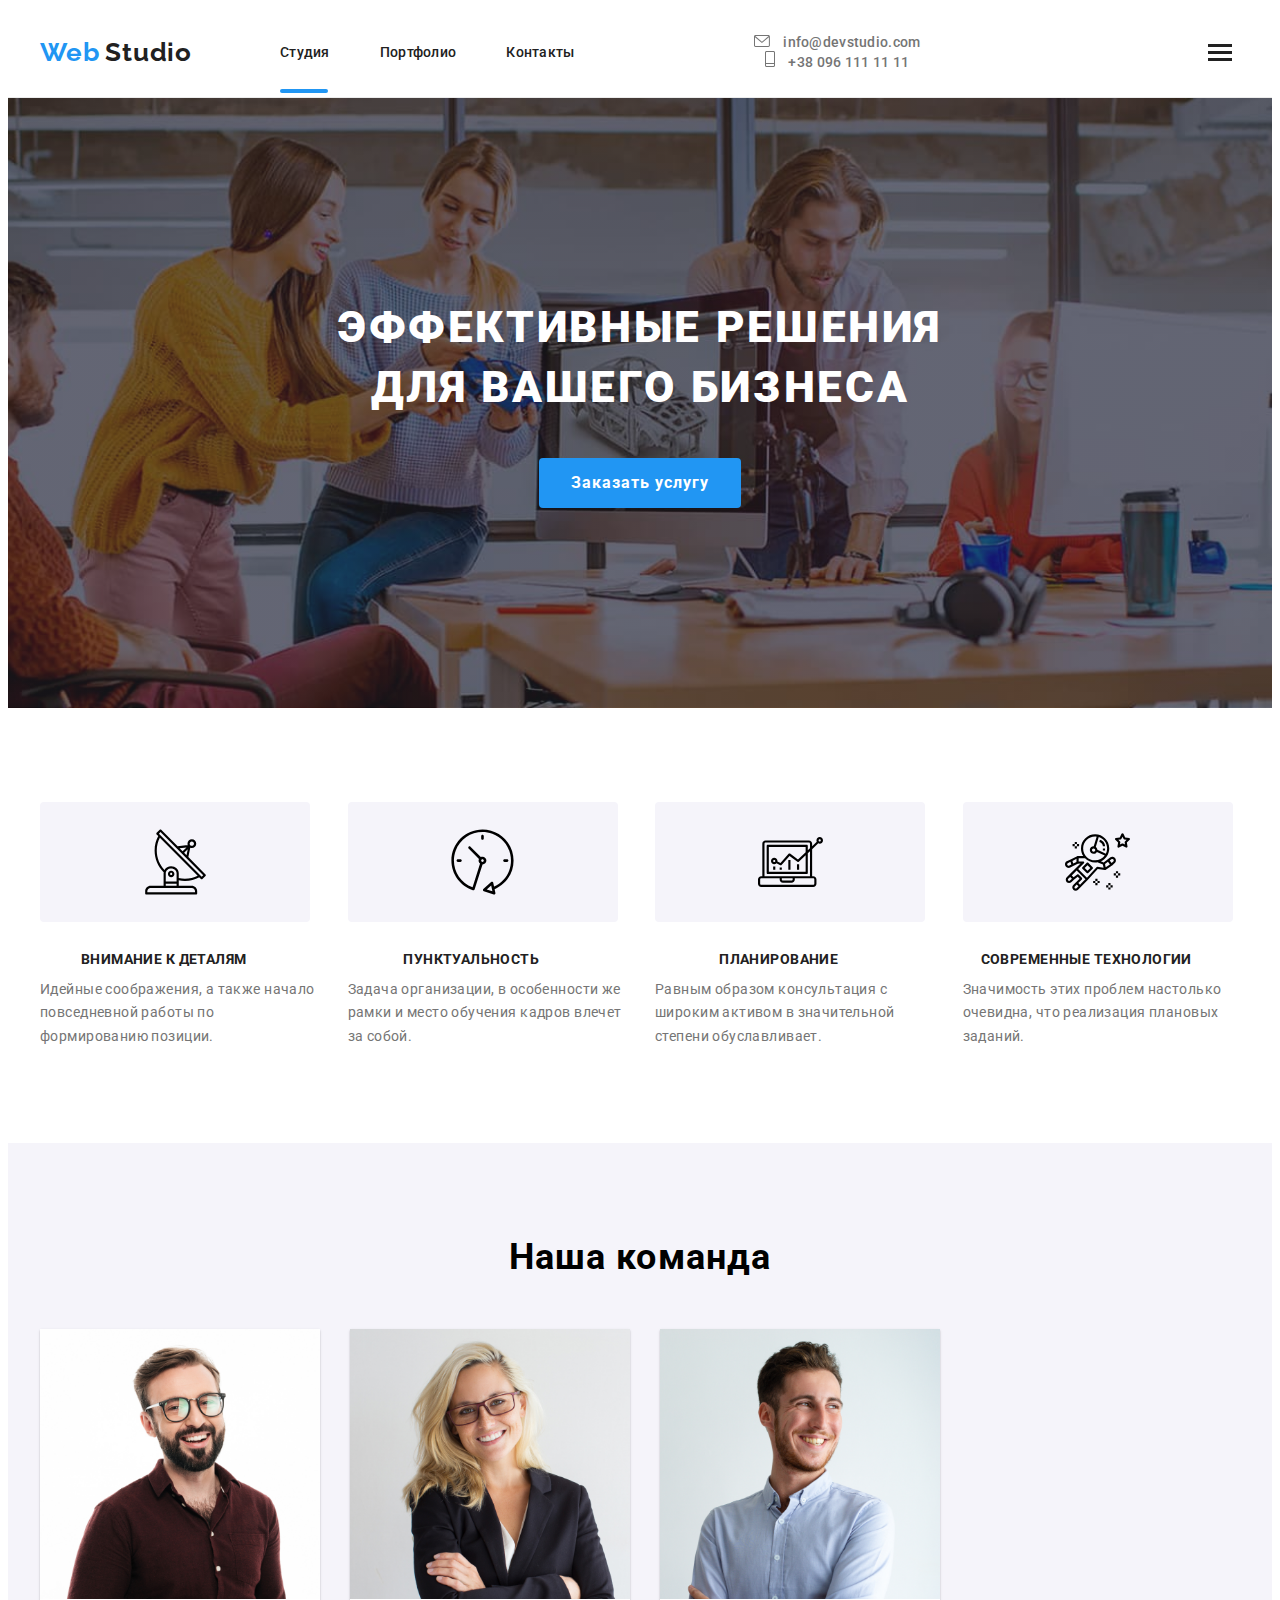
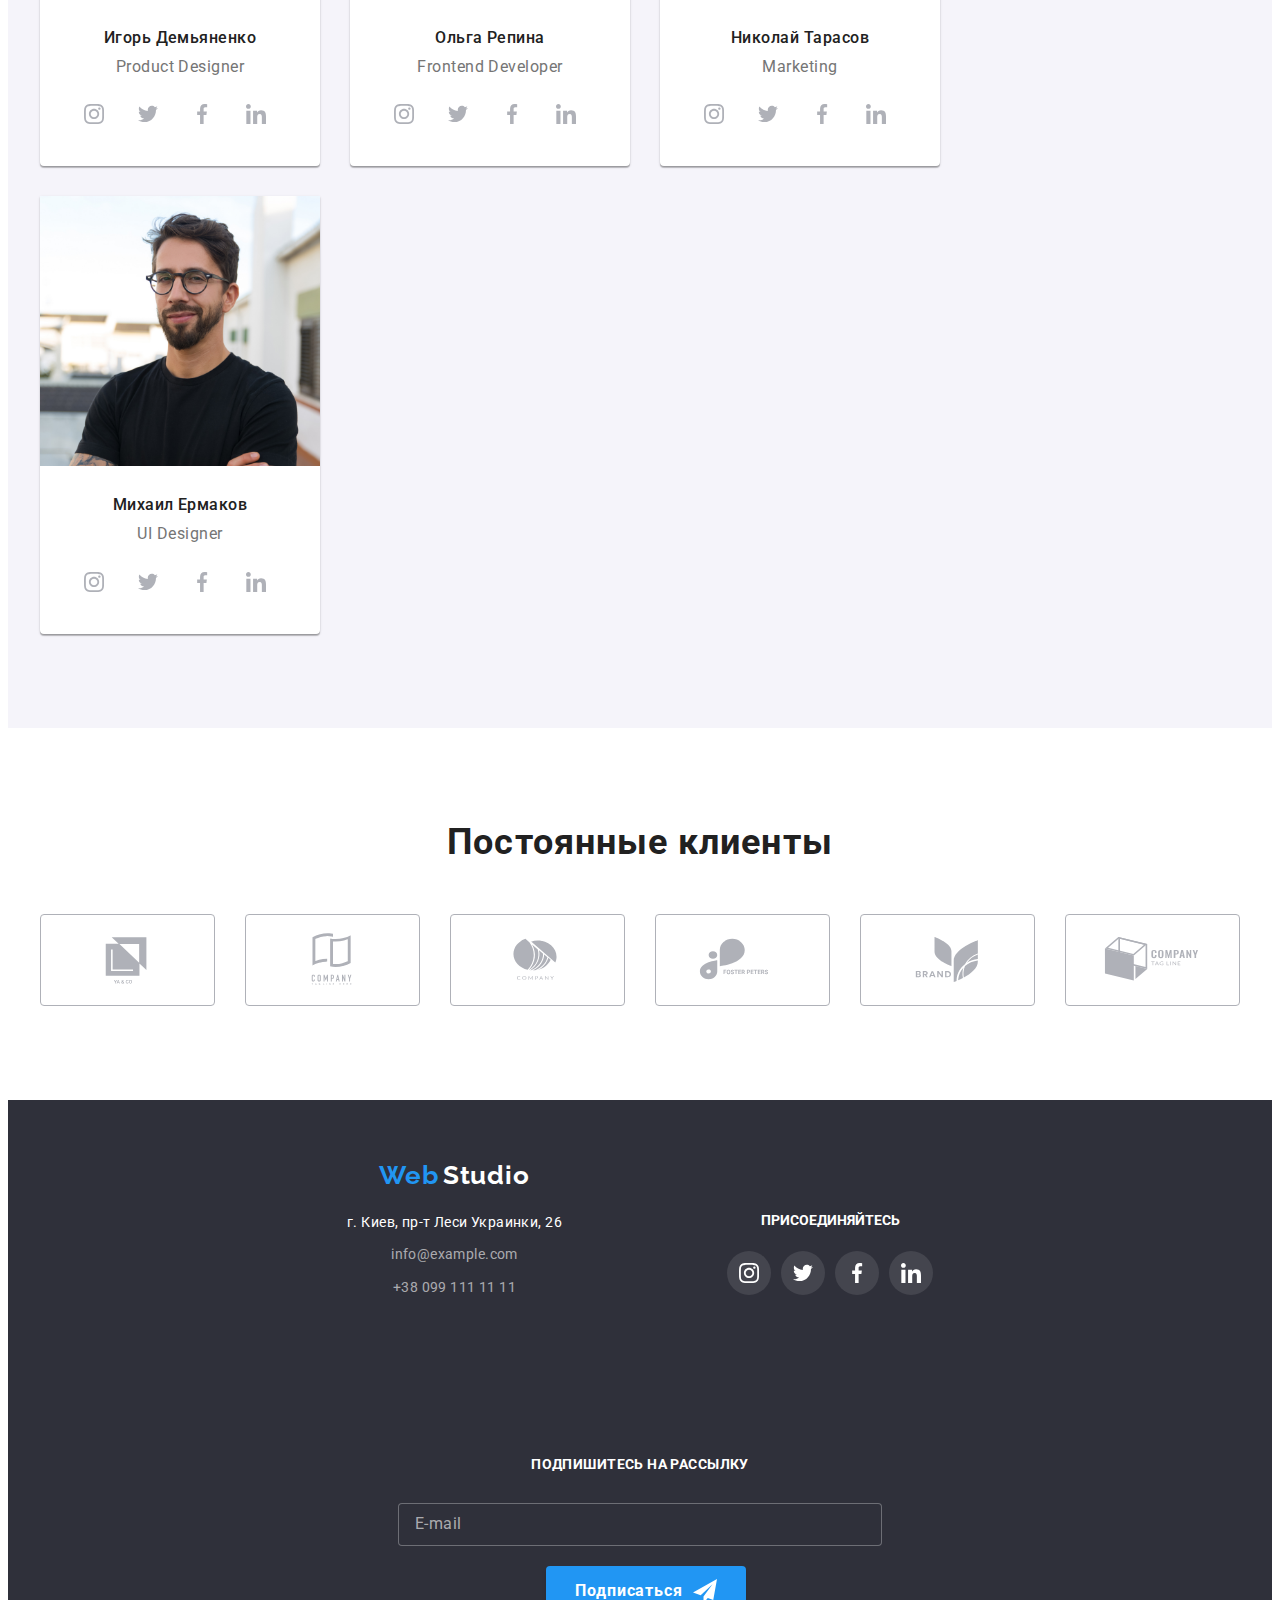
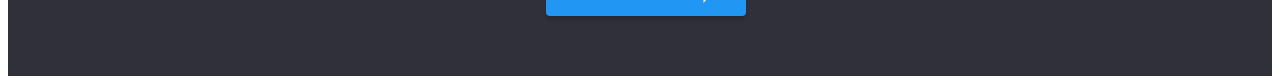
==== commit 77633e57: "Добавляет хедер в портфолио" ====
--- a/index.html
+++ b/index.html
@@ -55,9 +55,9 @@
                         </svg>
                         +38 096 111 11 11</a></li>
             </ul>
-
+<button class="menu-open-btn"><span></span></button>
         </div>
-        <button class="menu-open-btn"><span></span></button>
+        
         <div class="backdrop is-hidden">
             
             <div class="mob-menu">
@@ -175,7 +175,14 @@
                 <h2 class="empl__title advant-title">Наша команда</h2>
                 <ul class="employee list ">
                     <li class="employee__element">
-                        <img src="./images/ihor.jpg" alt="мужчина в очках" width="270">
+                        <picture>
+                            <source media="(1200px)" srcset="./images/desktop-product-designer.jpg 1x, ./images/desktop-product-designer-2x.jpg 2x">
+                            <source media="(768px)" srcset="./images/tablet-product-designer.jpg 1x, ./images/tablet-product-designer-2x.jpg 2x">
+                            <source media="(480px)" srcset="./images/mobile-product-designer.jpg 1x, ./images/mobile-product-designer-2x.jpg 2x">
+                            <img  src="./images/ihor.jpg"
+                                alt="мужчина в очках" width="270">
+                        </picture>
+                        
                         <div class="employee__team">
                             <h3 class="employee__list">Игорь Демьяненко</h3>
                             <p class="employee__item">Product Designer</p>
@@ -213,7 +220,14 @@
                         </div>
                     </li>
                     <li class="employee__element">
-                        <img src="./images/olha.jpg" alt="Женщина в очках" width="270">
+                        <picture>
+                            <source media="(1200px)" srcset="./images/desktop-frontend-developer.jpg 1x, ./images/desktop-frontend-developer-2x.jpg 2x">
+                            <source media="(768px)" srcset="./images/tablet-frontend-developer.jpg 1x, ./images/tablet-frontend-developer-2x.jpg 2x">
+                            <source media="(480px)" srcset="./images/olha.jpg 1x, ./images/mobile-frontend-developer-2x.jpg 2x">
+                            <img  src="./images/olha.jpg"
+                                alt="Женщина в очках" width="270">
+                        </picture>
+                        
                         <div class="employee__team">
                             <h3 class="employee__list">Ольга Репина</h3>
                             <p class="employee__item">Frontend Developer</p>
@@ -250,8 +264,15 @@
                         </div>
                     </li>
                     <li class="employee__element">
-
-                        <img src="./images/nokolai.jpg" alt="Улыбающийся мужчина" width="270">
+                              <picture>
+                                <source media="(1200px)"
+                                    srcset="./images/desktop-marketing-1.jpg 1x, ./images/desktop-marketing-1-2x.jpg 2x">
+                                <source media="(768px)"
+                                    srcset="./images/tablet-marketing.jpg 1x, ./images/tablet-marketing-2x.jpg 2x">
+                                <source media="(480px)" srcset="./images./mobile-marketing.jpg 1x, ./images/mobile-marketing-2x.jpg 2x">
+                                <img src="./images/nokolai.jpg" alt="Улыбающийся мужчина" width="270">
+                              </picture>
+                        
                         <div class="employee__team">
                             <h3 class="employee__list">Николай Тарасов</h3>
                             <p class="employee__item">Marketing</p>
@@ -288,7 +309,13 @@
                         </div>
                     </li>
                     <li class="employee__element">
-                        <img src="./images/mihail.jpg" alt="Мужчина в очках и черной футболке" width="270">
+                        <picture>
+                            <source media="(1200px)" srcset="./images/desktop-ui-designer.jpg 1x, ./images/desktop-ui-designer-2x.jpg 2x">
+                            <source media="(768px)" srcset="./images/tablet-ui-designer.jpg 1x, ./images/tablet-ui-designer-2x.jpg 2x">
+                            <source media="(480px)" srcset="./images./mobile-ui-designer.jpg 1x, ./images/mobile-ui-designer-2x.jpg 2x">
+                            <img src="./images/mihail.jpg" alt="Мужчина в очках и черной футболке" width="270">
+                        </picture>
+                        
                         <div class="employee__team">
                             <h3 class="employee__list">Михаил Ермаков</h3>
                             <p class="employee__item">UI Designer</p>
@@ -392,7 +419,8 @@
         
         <div class="container ">
             <div class="footer-logo">
-                <div >
+                <div class="tablet-footer">
+                <div>
                     <div class="mob-footer-logo">
                         <span class="footer-web">Web</span>
                         <span class="footer-studio">Studio</span>
@@ -440,6 +468,7 @@
                             </a>
                         </li>
                     </ul>
+                </div>
                 </div>
                 <div class="footer-submit">
                     <p class="footer-submit-text">Подпишитесь на рассылку</p>
--- a/css/main.min.css
+++ b/css/main.min.css
@@ -1,2 +1,2 @@
-:root{--primary-title-color: #ffffff;--secondary-title-color: #212121;--third-title-color: #2f303a;--primary-text-color: #757575;--secondary-text-color: #212121;--third-text-color: rgba(255, 255, 255, 0.6);--accent-color: #2196f3}.visually-hidden{position:relative;width:1px;height:1px;margin:-1px;padding:0;overflow:hidden;border:0;clip:rect(0 0 0 0)}.backdrop,.submit-btn,.close-svg,.check-text,.check-text span,.clients__link,.clients__logo,.icon-border,.portfolio{-webkit-box-align:center;-ms-flex-align:center;align-items:center;-webkit-box-pack:center;-ms-flex-pack:center;justify-content:center}p,h1,h2,h3,h4,h5,h6{margin:0}ul{margin:0;padding-left:0}img{display:block;width:100%;height:auto}.link{text-decoration:none}.list{list-style:none}.container{width:100%;margin:0 auto;padding-left:15px;padding-right:15px}@media screen and (min-width: 480px){.container{width:480px}}@media screen and (min-width: 768px){.container{width:768px}}@media screen and (min-width: 1200px){.container{width:1200px}}.btn{padding-top:10px;padding-bottom:10px;padding-right:32px;padding-left:32px;font-family:Roboto;font-style:normal;font-weight:bold;font-size:16px;line-height:1.87;text-align:center;letter-spacing:0.06em;border-radius:4px}.btn-list{font-family:Roboto;font-style:normal;font-weight:500;font-size:16px;line-height:1.62;text-align:center;letter-spacing:0.03em;color:var(--secondary-title-color);padding:6px 22px;border:none;-webkit-transition:background-color 250ms cubic-bezier(0.4, 0, 0.2, 1);transition:background-color 250ms cubic-bezier(0.4, 0, 0.2, 1)}.btn-list:hover{background-color:var(--accent-color);color:var(--primary-title-color);-webkit-box-shadow:0px 3px 1px rgba(0,0,0,0.1),0px 1px 2px rgba(0,0,0,0.08),0px 2px 2px rgba(0,0,0,0.12);box-shadow:0px 3px 1px rgba(0,0,0,0.1),0px 1px 2px rgba(0,0,0,0.08),0px 2px 2px rgba(0,0,0,0.12)}.btn-list:focus{background-color:var(--accent-color);color:var(--primary-title-color);-webkit-box-shadow:0px 3px 1px rgba(0,0,0,0.1),0px 1px 2px rgba(0,0,0,0.08),0px 2px 2px rgba(0,0,0,0.12);box-shadow:0px 3px 1px rgba(0,0,0,0.1),0px 1px 2px rgba(0,0,0,0.08),0px 2px 2px rgba(0,0,0,0.12)}.current-studio::after{content:"";position:absolute;width:48px;height:4px;border-radius:2px;background-color:var(--accent-color);display:block;margin-top:28px;margin-bottom:0}.current-portfolio::after{content:"";position:absolute;width:76px;height:4px;border-radius:2px;background-color:var(--accent-color);display:block;margin-top:28px;margin-bottom:0}.feature-list{margin-bottom:-30px}@media screen and (min-width: 768px){.feature-list{display:-webkit-box;display:-ms-flexbox;display:flex;-ms-flex-wrap:wrap;flex-wrap:wrap}}.feature-item{width:100%;margin-bottom:30px}@media screen and (min-width: 768px){.feature-item{-ms-flex-preferred-size:calc(100% / 2 - 30px);flex-basis:calc(100% / 2 - 30px)}}@media screen and (min-width: 1200px){.feature-item{-ms-flex-preferred-size:calc(100% / 4 - 30px);flex-basis:calc(100% / 4 - 30px);margin-right:30px}}.icon-border{height:120px;background:#f5f4fa;border-radius:4px}@media screen and (min-width: 480px){.icon-border{width:450px}}@media screen and (min-width: 480px){.icon-border{width:450px}}@media screen and (min-width: 1200px){.icon-border{width:270px}}.advant{padding-bottom:94px}.advant-title{margin-bottom:50px}.advant-list{display:-webkit-box;display:-ms-flexbox;display:flex}.advant-item{margin-right:30px}.advant-item:nth(:last-child){margin-right:30px}.advant-item{position:relative}.advant-text{position:absolute;font-family:Roboto;bottom:0;background-color:rgba(47,48,58,0.8);padding:27px;font-weight:700;font-size:14px;line-height:1.14;text-align:center;text-transform:uppercase;color:var(--primary-title-color);width:100%}.advant-title{font-family:Roboto;font-style:normal;font-size:36px;font-weight:bold;line-height:1.16;letter-spacing:.03em;text-align:center}.section{padding-top:60px;padding-bottom:60px}@media screen and (min-width: 1200px){.section{padding-top:94px;padding-bottom:94px}}.section-title{font-family:Roboto;font-style:normal;font-weight:bold;font-size:14px;line-height:1.14;letter-spacing:0.03em;text-transform:uppercase;color:var(--secondary-title-color);margin-right:30px;margin-top:30px;text-align:center}.section-title-list{margin-top:10px;font-family:Roboto;font-style:normal;font-size:14px;font-weight:normal;line-height:1.71;letter-spacing:.03em;color:var(--primary-text-color)}.social{-webkit-box-align:center;-ms-flex-align:center;align-items:center;-webkit-box-pack:justify;-ms-flex-pack:justify;justify-content:space-between;display:-webkit-box;display:-ms-flexbox;display:flex;margin-top:16px;padding:0 32px;list-style:none}.social__logo{width:44px;height:44px;margin-right:10px}.social__logo:hover{border-radius:50%;background-color:var(--accent-color);fill:var(--primary-title-color)}.social__link{width:44px;height:44px;display:block;border-radius:50%;color:#afb1b8;-webkit-transition:background-color 250ms cubic-bezier(0.4, 0, 0.2, 1);transition:background-color 250ms cubic-bezier(0.4, 0, 0.2, 1)}.social__link:hover,.social__link:focus{color:#ffffff;background-color:var(--accent-color)}.social__svg{margin:12px 0px 0px 12px;fill:currentColor;-webkit-transition:fill 250ms cubic-bezier(0.4, 0, 0.2, 1);transition:fill 250ms cubic-bezier(0.4, 0, 0.2, 1)}.social__svg:hover{fill:var(--primary-title-color)}.backdrop{position:fixed;width:100vw;height:100vh;background-color:rgba(0,0,0,0.2);top:0;display:-webkit-box;display:-ms-flexbox;display:flex;-webkit-transition:opacity 300ms ease-in-out, visibility 300ms ease-in-out;transition:opacity 300ms ease-in-out, visibility 300ms ease-in-out}.backdrop.is-hidden{opacity:0;visibility:hidden;pointer-events:none}.submit-btn{background-color:var(--accent-color);color:var(--primary-title-color);border:none;-webkit-box-shadow:0px 4px 4px rgba(0,0,0,0.15);box-shadow:0px 4px 4px rgba(0,0,0,0.15);font-family:Roboto;font-style:normal;font-weight:700;font-size:16px;line-height:1.87;letter-spacing:0.06em;cursor:pointer;min-height:43px;margin-left:12px;display:-webkit-inline-box;display:-ms-inline-flexbox;display:inline-flex;padding:10px 29px}.submit-btn::after{content:"";display:inline-block;width:24px;height:24px;margin-left:10px;background-image:url(../images/send.svg)}.modal{width:528px;min-height:581px;background-color:#ffffff;border-radius:4px;position:relative;padding:40px 39px 40px 41px}.close-btn{position:absolute;right:8px;top:8px;width:30px;height:30px;background-color:transparent;border-radius:50%;border:1px solid rgba(0,0,0,0.1)}.close-svg{position:absolute;right:9px;top:9px;display:-webkit-box;display:-ms-flexbox;display:flex;color:var(--secondary-text-color);-webkit-transition:fill 250ms cubic-bezier(0.4, 0, 0.2, 1);transition:fill 250ms cubic-bezier(0.4, 0, 0.2, 1)}.close-svg:hover{fill:var(--accent-color)}.modal-title{font-family:Roboto;font-size:20px;line-height:1.5px;font-weight:700;letter-spacing:0.03em;color:#212121;margin-bottom:30px;text-align:center}.modal-field{margin-bottom:10px}.modal-input{width:100%;height:40px;border-radius:4px;border:1px solid rgba(33,33,33,0.2);background:transparent;margin-top:4px;padding-left:42px;padding-right:20px;outline:none;-webkit-transition:border-color 250ms cubic-bezier(0.4, 0, 0.2, 1);transition:border-color 250ms cubic-bezier(0.4, 0, 0.2, 1)}.modal-input:focus{border-color:var(--accent-color)}.modal-input:focus+.input-icon{fill:var(--accent-color)}.input-wrapper{display:block;position:relative}.input-label{font-family:Roboto;font-size:12px;line-height:1.16px;letter-spacing:0.01em;color:#757575;margin-bottom:4px}.modal-text-input{width:100%;height:120px;border-radius:4px;border:1px solid rgba(33,33,33,0.2);resize:none;padding:12px 16px;margin-top:4px}.input-icon{position:absolute;left:15px;top:50%;-webkit-transform:translateY(-50%);transform:translateY(-50%)}.modal-btn{display:block;margin:0 auto;width:200px;min-height:50px;-webkit-box-shadow:0px 4px 4px rgba(0,0,0,0.15);box-shadow:0px 4px 4px rgba(0,0,0,0.15);border-radius:4px;color:var(--primary-title-color);background-color:var(--accent-color);border:none;font-family:Roboto;font-size:16px;line-height:1.87px;letter-spacing:0.06em}.check-text{font-family:Roboto;font-size:14px;line-height:1.71px;letter-spacing:0.03em;color:var(--primary-text-color);display:-webkit-box;display:-ms-flexbox;display:flex;margin-bottom:30px}.check-text span{width:16px;height:15px;border:2px solid #212121;margin-right:9px;border-radius:2px;display:-webkit-box;display:-ms-flexbox;display:flex}.modal-checkbox:checked+.check-text span{background-color:var(--accent-color);border:none}.check-link{color:var(--accent-color)}.header{border-bottom:1px solid #ececec;padding-top:24px;padding-bottom:25px}.header-nav{display:-webkit-box;display:-ms-flexbox;display:flex;-webkit-box-align:center;-ms-flex-align:center;align-items:center}.header-container{display:-webkit-box;display:-ms-flexbox;display:flex;-webkit-box-align:center;-ms-flex-align:center;align-items:center}.header-nav__list{display:-webkit-box;display:-ms-flexbox;display:flex}@media screen and (min-width: 480px){.header-nav__list{display:none}}.header-nav__item:not(:last-child){margin-right:50px}.header-nav__contacts-link{display:-webkit-inline-box;display:-ms-inline-flexbox;display:inline-flex;-webkit-box-align:center;-ms-flex-align:center;align-items:center;margin-right:50px;margin-left:auto}@media screen and (min-width: 480px){.header-nav__contacts-link{display:none}}.header-logo{margin-right:93px}.header-logo__web{font-family:Raleway;font-style:normal;font-size:26px;font-weight:bold;line-height:1.19;letter-spacing:.03em;color:var(--accent-color);font-size:24px;line-height:1.16}@media screen and (min-width: 1200px){.header-logo__web{font-size:26px;line-height:1.19}}.header-logo__studio{font-family:Raleway;font-style:normal;font-size:26px;font-weight:bold;line-height:1.19;letter-spacing:.03em;color:var(--secondary-title-color);font-size:24px;line-height:1.16}@media screen and (min-width: 1200px){.header-logo__studio{font-size:26px;line-height:1.19}}.header-nav__link{font-family:Roboto;font-style:normal;font-size:14px;font-weight:500;line-height:1.14;letter-spacing:.02em;color:var(--secondary-title-color);-webkit-transition:color 250ms cubic-bezier(0.4, 0, 0.2, 1);transition:color 250ms cubic-bezier(0.4, 0, 0.2, 1)}.header-nav__link:hover,.header-nav__link:focus{color:var(--accent-color)}.header-nav__contact-link{font-family:Roboto;margin-right:50px;font-style:normal;font-size:14px;font-weight:500;line-height:1.14;letter-spacing:.02em;color:var(--primary-text-color)}.header-nav__contact-link:hover,.header-nav__contact-link:focus{color:var(--accent-color)}.header-nav__logo-link{position:relative}.header-nav__contact-icon{margin-right:10px;fill:currentColor}.header-btn{font-weight:700;color:var(--primary-title-color);background:var(--accent-color);padding:10px 32px;display:inline-block;-webkit-box-align:center;-ms-flex-align:center;align-items:center;text-align:center;margin:0 auto;border-radius:4px;border:none}.portfolio-page__header-btn-list{text-align:center}.menu-open-btn,.menu-close-btn{width:40px;height:40px;display:-webkit-box;display:-ms-flexbox;display:flex;-webkit-box-align:center;-ms-flex-align:center;align-items:center;-webkit-box-pack:center;-ms-flex-pack:center;justify-content:center;margin-left:auto;border:none;background-color:transparent;cursor:pointer}.menu-open-btn span{width:24px;height:3px;background-color:#212121;display:block;position:relative}.menu-open-btn span::after,.menu-open-btn span::before{content:"";display:block;width:100%;height:3px;background-color:#212121;position:absolute}.menu-open-btn span::before{bottom:7px}.menu-open-btn span::after{top:7px}.menu-close-btn span{width:24px;height:3px;background-color:#212121;display:block;position:relative;-webkit-transform:rotate(45deg);transform:rotate(45deg)}.menu-close-btn span::before{content:"";width:24px;height:3px;background-color:#212121;display:block;position:absolute;-webkit-transform:rotate(-90deg);transform:rotate(-90deg)}.mob-menu{width:100vh;height:100vh;position:absolute;background-color:#ffffff;padding:21px 26px 0 40px;display:-webkit-box;display:-ms-flexbox;display:flex;-webkit-box-pack:justify;-ms-flex-pack:justify;justify-content:space-between}.mob-menu-list{margin-bottom:302px}.mob-menu-content{padding-top:27px;display:-webkit-box;display:-ms-flexbox;display:flex;-webkit-box-orient:vertical;-webkit-box-direction:normal;-ms-flex-direction:column;flex-direction:column;-webkit-box-pack:justify;-ms-flex-pack:justify;justify-content:space-between}.mob-menu-item:not(:last-child){margin-bottom:36px}.mob-menu-item .mob-menu-link{font-weight:500;font-size:40px;line-height:1.17px;letter-spacing:0.02em;color:#2196f3}.mob-menu-tel{font-weight:500;font-size:34px;line-height:1.17;letter-spacing:0.02em;color:#2196f3;display:block;margin-bottom:32px}.mob-menu-email{font-weight:500;font-size:24px;line-height:1.16;letter-spacing:0.02em;color:#757575}.social-nav-menu{display:-webkit-box;display:-ms-flexbox;display:flex;-webkit-box-align:center;-ms-flex-align:center;align-items:center;-webkit-box-pack:justify;-ms-flex-pack:justify;justify-content:space-between;-ms-flex-wrap:wrap;flex-wrap:wrap}.social-nav-menu__navigation{margin-top:64px;margin-right:20px;font-weight:500;font-size:18px;line-height:1.22;letter-spacing:0.02em}.social-nav-menu__link{color:#2196f3}.hero{background-image:-webkit-gradient(linear, left top, left bottom, from(rgba(47,48,58,0.4)), to(rgba(47,48,58,0.4))),url(../images/img.jpg);background-image:linear-gradient(rgba(47,48,58,0.4), rgba(47,48,58,0.4)),url(../images/img.jpg);background-repeat:no-repeat;background-position:center;background-size:cover;text-align:center;padding-top:118px;padding-bottom:118px}@media screen and (min-width: 1200px){.hero{padding-top:200px;padding-bottom:200px}}.hero-title{text-align:center;font-family:Roboto;font-style:normal;font-size:44px;font-weight:900;line-height:1.36;letter-spacing:.06em;text-transform:uppercase;color:var(--primary-title-color)}@media screen and (min-width: 480px){.hero-title{font-size:26px}}@media screen and (min-width: 768px){.hero-title{font-size:26px}}@media screen and (min-width: 1200px){.hero-title{font-size:44px}}@media screen and (min-width: 480px){.hero-title{width:360px;margin-bottom:40px}}.hero-title{margin:0 auto}@media screen and (min-width: 480px){.hero-title{margin-bottom:40px}}.header{border-bottom:1px solid #ececec;padding-top:24px;padding-bottom:25px}.header-nav{display:-webkit-box;display:-ms-flexbox;display:flex;-webkit-box-align:center;-ms-flex-align:center;align-items:center}.header-container{display:-webkit-box;display:-ms-flexbox;display:flex;-webkit-box-align:center;-ms-flex-align:center;align-items:center}.header-nav__list{display:-webkit-box;display:-ms-flexbox;display:flex}@media screen and (min-width: 480px){.header-nav__list{display:none}}.header-nav__item:not(:last-child){margin-right:50px}.header-nav__contacts-link{display:-webkit-inline-box;display:-ms-inline-flexbox;display:inline-flex;-webkit-box-align:center;-ms-flex-align:center;align-items:center;margin-right:50px;margin-left:auto}@media screen and (min-width: 480px){.header-nav__contacts-link{display:none}}.header-logo{margin-right:93px}.header-logo__web{font-family:Raleway;font-style:normal;font-size:26px;font-weight:bold;line-height:1.19;letter-spacing:.03em;color:var(--accent-color);font-size:24px;line-height:1.16}@media screen and (min-width: 1200px){.header-logo__web{font-size:26px;line-height:1.19}}.header-logo__studio{font-family:Raleway;font-style:normal;font-size:26px;font-weight:bold;line-height:1.19;letter-spacing:.03em;color:var(--secondary-title-color);font-size:24px;line-height:1.16}@media screen and (min-width: 1200px){.header-logo__studio{font-size:26px;line-height:1.19}}.header-nav__link{font-family:Roboto;font-style:normal;font-size:14px;font-weight:500;line-height:1.14;letter-spacing:.02em;color:var(--secondary-title-color);-webkit-transition:color 250ms cubic-bezier(0.4, 0, 0.2, 1);transition:color 250ms cubic-bezier(0.4, 0, 0.2, 1)}.header-nav__link:hover,.header-nav__link:focus{color:var(--accent-color)}.header-nav__contact-link{font-family:Roboto;margin-right:50px;font-style:normal;font-size:14px;font-weight:500;line-height:1.14;letter-spacing:.02em;color:var(--primary-text-color)}.header-nav__contact-link:hover,.header-nav__contact-link:focus{color:var(--accent-color)}.header-nav__logo-link{position:relative}.header-nav__contact-icon{margin-right:10px;fill:currentColor}.header-btn{font-weight:700;color:var(--primary-title-color);background:var(--accent-color);padding:10px 32px;display:inline-block;-webkit-box-align:center;-ms-flex-align:center;align-items:center;text-align:center;margin:0 auto;border-radius:4px;border:none}.portfolio-page__header-btn-list{text-align:center}.menu-open-btn,.menu-close-btn{width:40px;height:40px;display:-webkit-box;display:-ms-flexbox;display:flex;-webkit-box-align:center;-ms-flex-align:center;align-items:center;-webkit-box-pack:center;-ms-flex-pack:center;justify-content:center;margin-left:auto;border:none;background-color:transparent;cursor:pointer}.menu-open-btn span{width:24px;height:3px;background-color:#212121;display:block;position:relative}.menu-open-btn span::after,.menu-open-btn span::before{content:"";display:block;width:100%;height:3px;background-color:#212121;position:absolute}.menu-open-btn span::before{bottom:7px}.menu-open-btn span::after{top:7px}.menu-close-btn span{width:24px;height:3px;background-color:#212121;display:block;position:relative;-webkit-transform:rotate(45deg);transform:rotate(45deg)}.menu-close-btn span::before{content:"";width:24px;height:3px;background-color:#212121;display:block;position:absolute;-webkit-transform:rotate(-90deg);transform:rotate(-90deg)}.mob-menu{width:100vh;height:100vh;position:absolute;background-color:#ffffff;padding:21px 26px 0 40px;display:-webkit-box;display:-ms-flexbox;display:flex;-webkit-box-pack:justify;-ms-flex-pack:justify;justify-content:space-between}.mob-menu-list{margin-bottom:302px}.mob-menu-content{padding-top:27px;display:-webkit-box;display:-ms-flexbox;display:flex;-webkit-box-orient:vertical;-webkit-box-direction:normal;-ms-flex-direction:column;flex-direction:column;-webkit-box-pack:justify;-ms-flex-pack:justify;justify-content:space-between}.mob-menu-item:not(:last-child){margin-bottom:36px}.mob-menu-item .mob-menu-link{font-weight:500;font-size:40px;line-height:1.17px;letter-spacing:0.02em;color:#2196f3}.mob-menu-tel{font-weight:500;font-size:34px;line-height:1.17;letter-spacing:0.02em;color:#2196f3;display:block;margin-bottom:32px}.mob-menu-email{font-weight:500;font-size:24px;line-height:1.16;letter-spacing:0.02em;color:#757575}.social-nav-menu{display:-webkit-box;display:-ms-flexbox;display:flex;-webkit-box-align:center;-ms-flex-align:center;align-items:center;-webkit-box-pack:justify;-ms-flex-pack:justify;justify-content:space-between;-ms-flex-wrap:wrap;flex-wrap:wrap}.social-nav-menu__navigation{margin-top:64px;margin-right:20px;font-weight:500;font-size:18px;line-height:1.22;letter-spacing:0.02em}.social-nav-menu__link{color:#2196f3}.empl{background-color:#f5f4fa;padding-top:60px;padding-bottom:60px}@media screen and (min-width: 1200px){.empl{padding-top:94px;padding-bottom:94px}}.employee__list{font-family:Roboto;font-style:normal;font-size:16px;font-weight:500;line-height:1.18;letter-spacing:.03em;color:var(--secondary-title-color)}.employee__item{font-family:Roboto;font-style:normal;font-size:16px;font-weight:normal;line-height:1.18;letter-spacing:.03em;color:var(--primary-text-color)}.employee{margin-bottom:-30px}@media screen and (min-width: 768px){.employee{display:-webkit-box;display:-ms-flexbox;display:flex;-ms-flex-wrap:wrap;flex-wrap:wrap}}.employee__element{width:100%;margin-bottom:30px;-webkit-box-shadow:0px 2px 1px rgba(0,0,0,0.2),0px 1px 1px rgba(0,0,0,0.14),0px 1px 3px #0000001f;box-shadow:0px 2px 1px rgba(0,0,0,0.2),0px 1px 1px rgba(0,0,0,0.14),0px 1px 3px #0000001f;background-color:#fff;border-radius:0px 0px 4px 4px}@media screen and (min-width: 768px){.employee__element{-ms-flex-preferred-size:calc(100% / 2 - 30px);flex-basis:calc(100% / 2 - 30px);margin-right:30px}}.employee__element:last-child{margin-right:0}@media screen and (min-width: 1200px){.employee__element{-ms-flex-preferred-size:calc(100% / 4 - 30px);flex-basis:calc(100% / 4 - 30px)}}.employee__team{padding-top:30px;padding-bottom:30px}.employee__list{text-align:center}.employee__item{text-align:center;margin-top:10px}.clients{padding-top:60px;padding-bottom:60px}@media screen and (min-width: 1200px){.clients{padding-top:94px;padding-bottom:94px}}.clients__title{font-family:Roboto;font-style:normal;color:#212121;font-size:36px;font-weight:bold;line-height:1.16;letter-spacing:.03em;text-align:center;margin-bottom:50px}@media screen and (min-width: 480px){.clients__content{display:-webkit-box;display:-ms-flexbox;display:flex;-ms-flex-wrap:wrap;flex-wrap:wrap;margin-bottom:-30px;margin-right:-30px}}.clients__link{display:-webkit-box;display:-ms-flexbox;display:flex;-webkit-box-sizing:border-box;box-sizing:border-box;border-radius:4px;color:#afb1b8;width:170px;height:92px;-webkit-transition:border 250ms cubic-bezier(0.4, 0, 0.2, 1);transition:border 250ms cubic-bezier(0.4, 0, 0.2, 1)}.clients__link:hover,.clients__link:focus{color:var(--accent-color);border-color:var(--accent-color)}.clients__logo{display:-webkit-box;display:-ms-flexbox;display:flex;border:1px solid #afb1b8;-webkit-box-sizing:border-box;box-sizing:border-box;border-radius:4px;margin-left:0px;width:170px;height:92px;-webkit-transition:border 250ms cubic-bezier(0.4, 0, 0.2, 1);transition:border 250ms cubic-bezier(0.4, 0, 0.2, 1);width:100%;margin-bottom:30px;margin-right:30px}.clients__logo:first-child{margin-left:0px}.clients__logo:hover,.clients__logo:focus{color:var(--accent-color);border-color:var(--accent-color)}@media screen and (min-width: 480px){.clients__logo{-ms-flex-preferred-size:calc(100% / 2 - 30px);flex-basis:calc(100% / 2 - 30px)}}@media screen and (min-width: 768px){.clients__logo{-ms-flex-preferred-size:calc(100% / 3 - 30px);flex-basis:calc(100% / 3 - 30px)}}@media screen and (min-width: 1200px){.clients__logo{-ms-flex-preferred-size:calc(100% / 6 - 30px);flex-basis:calc(100% / 6 - 30px)}}.icon-border{display:-webkit-box;display:-ms-flexbox;display:flex}.clients__icon-logo{fill:currentColor;width:106px;height:60px;-webkit-transition:fill 250ms cubic-bezier(0.4, 0, 0.2, 1);transition:fill 250ms cubic-bezier(0.4, 0, 0.2, 1)}.footer{padding-top:60px;padding-bottom:60px}.footer-logo{display:-webkit-box;display:-ms-flexbox;display:flex;-webkit-box-orient:vertical;-webkit-box-direction:normal;-ms-flex-direction:column;flex-direction:column;-webkit-box-align:center;-ms-flex-align:center;align-items:center;-webkit-box-pack:center;-ms-flex-pack:center;justify-content:center;margin:0;padding:0;list-style:none}.mob-footer-logo{text-align:center}.footer-web{font-family:Raleway;font-style:normal;font-size:26px;font-weight:bold;line-height:1.19;letter-spacing:.03em;color:var(--accent-color)}.footer-studio{font-family:Raleway;font-style:normal;font-size:26px;font-weight:bold;line-height:1.19;letter-spacing:.03em;color:var(--primary-title-color)}.footer{background-color:var(--third-title-color)}.footer{padding-top:60px;padding-bottom:60px}.footer-list{margin-top:9px}.address{font-family:Roboto;font-style:normal;font-size:14px;font-weight:normal;line-height:1.71;letter-spacing:.03em;color:var(--primary-title-color)}.footer-adress{margin-top:20px;text-align:center}.footer-contacts{font-family:Roboto;font-style:normal;font-size:14px;font-weight:normal;line-height:1.71;letter-spacing:.03em;color:var(--third-text-color)}.footer-item{border-radius:50%;background-color:rgba(255,255,255,0.1)}.footer-item:hover,.footer-item:focus{fill:white;background-color:var(--accent-color);border-radius:50%}.footer-icon{fill:white}.footer-social{margin-left:70px;width:206px}.footer-social-list{display:-webkit-box;display:-ms-flexbox;display:flex;padding:0;margin-top:0;list-style:none;-webkit-box-pack:justify;-ms-flex-pack:justify;justify-content:space-between;-webkit-box-align:center;-ms-flex-align:center;align-items:center}.footer-title{color:#ffffff;font-family:Roboto;padding:60px 0px 10px 0px;margin-bottom:20px;font-weight:700;font-size:14px;line-height:1.14px;text-transform:uppercase}.footer-item{width:44px;height:44px;-webkit-transition:background-color 250ms cubic-bezier(0.4, 0, 0.2, 1);transition:background-color 250ms cubic-bezier(0.4, 0, 0.2, 1)}.footer-svg{margin:12px 0px 0px 12px;fill:currentColor}.footer-submit{margin-left:93px}.footer-submit-text{font-family:Roboto;font-style:normal;font-size:14px;font-weight:700;line-height:1.14;letter-spacing:.03em;text-transform:uppercase;color:var(--primary-title-color);margin-bottom:20px;padding:60px 0px 10px 0px;color:var(--primary-title-color);text-align:center}.footer-input{width:450px;margin-bottom:20px;border-radius:4px;border:1px solid rgba(255,255,255,0.3);padding:13px 16px;background-color:#2f303a;color:var(--primary-title-color)}.footer-input::-webkit-input-placeholder{font-family:Roboto;font-size:16px;line-height:1.25;color:rgba(255,255,255,0.6);letter-spacing:0.03em}.footer-input:-ms-input-placeholder{font-family:Roboto;font-size:16px;line-height:1.25;color:rgba(255,255,255,0.6);letter-spacing:0.03em}.footer-input::-ms-input-placeholder{font-family:Roboto;font-size:16px;line-height:1.25;color:rgba(255,255,255,0.6);letter-spacing:0.03em}.footer-input::placeholder{font-family:Roboto;font-size:16px;line-height:1.25;color:rgba(255,255,255,0.6);letter-spacing:0.03em}.portfolio-page{padding-top:94px;padding-bottom:94px}.portfolio{display:-webkit-box;display:-ms-flexbox;display:flex;margin-bottom:50px}.portfolio-page__item{margin-right:8px;background-color:var(--accent-color);border-radius:4px}.portfolio-page__project-title{font-family:Roboto;font-style:normal;font-size:18px;font-weight:bold;line-height:2;letter-spacing:.06em;color:var(--secondary-title-color)}.portfolio-page__project-item{font-family:Roboto;font-style:normal;font-size:16px;font-weight:normal;line-height:1.87;letter-spacing:.03em;color:var(--primary-text-color)}.portfolio-page__project-list{display:-webkit-box;display:-ms-flexbox;display:flex;-ms-flex-wrap:wrap;flex-wrap:wrap}.portfolio-page__project-list-item{-ms-flex-preferred-size:auto;flex-basis:auto;margin-right:30px;margin-bottom:30px;-webkit-transition:-webkit-box-shadow 250ms cubic-bezier(0.4, 0, 0.2, 1);transition:-webkit-box-shadow 250ms cubic-bezier(0.4, 0, 0.2, 1);transition:box-shadow 250ms cubic-bezier(0.4, 0, 0.2, 1);transition:box-shadow 250ms cubic-bezier(0.4, 0, 0.2, 1), -webkit-box-shadow 250ms cubic-bezier(0.4, 0, 0.2, 1)}.portfolio-page__project-list-item:hover .project-top-text{-webkit-transform:translateY(0);transform:translateY(0)}.portfolio-page__project-list-item:nth-child(3n){margin-right:0}.portfolio-page__project-list-item:nth-last-child(-n+3){margin-bottom:0}.portfolio-page__project-list-item:hover{-webkit-box-shadow:0px 1px 1px rgba(0,0,0,0.12),0px 4px 4px rgba(0,0,0,0.06),1px 4px 6px rgba(0,0,0,0.16);box-shadow:0px 1px 1px rgba(0,0,0,0.12),0px 4px 4px rgba(0,0,0,0.06),1px 4px 6px rgba(0,0,0,0.16)}.portfolio-page__projects-content{padding:20px 24px;border:1px solid #eeeeee}.portfolio-page__project-div{position:relative;overflow:hidden}.project-top-text{display:-webkit-box;display:-ms-flexbox;display:flex;width:322px;height:100%;font-size:18px;font-family:Roboto;line-height:1.5;padding:63px 24px;color:var(--primary-title-color);background-color:rgba(33,150,243,0.9);position:absolute;top:0;height:100%;width:100%;-webkit-transform:translateY(100%);transform:translateY(100%);-webkit-transition:-webkit-transform 300ms linear;transition:-webkit-transform 300ms linear;transition:transform 300ms linear;transition:transform 300ms linear, -webkit-transform 300ms linear}
+:root{--primary-title-color: #ffffff;--secondary-title-color: #212121;--third-title-color: #2f303a;--primary-text-color: #757575;--secondary-text-color: #212121;--third-text-color: rgba(255, 255, 255, 0.6);--accent-color: #2196f3}.visually-hidden{position:relative;width:1px;height:1px;margin:-1px;padding:0;overflow:hidden;border:0;clip:rect(0 0 0 0)}.backdrop,.submit-btn,.close-svg,.check-text,.check-text span,.clients__link,.clients__logo,.icon-border,.portfolio{-webkit-box-align:center;-ms-flex-align:center;align-items:center;-webkit-box-pack:center;-ms-flex-pack:center;justify-content:center}p,h1,h2,h3,h4,h5,h6{margin:0}ul{margin:0;padding-left:0}img{display:block;width:100%;height:auto}.link{text-decoration:none}.list{list-style:none}.container{width:100%;margin:0 auto;padding-left:15px;padding-right:15px}@media screen and (min-width: 480px){.container{width:480px}}@media screen and (min-width: 768px){.container{width:768px}}@media screen and (min-width: 1200px){.container{width:1200px}}.btn{padding-top:10px;padding-bottom:10px;padding-right:32px;padding-left:32px;font-family:Roboto;font-style:normal;font-weight:bold;font-size:16px;line-height:1.87;text-align:center;letter-spacing:0.06em;border-radius:4px}.btn-list{font-family:Roboto;font-style:normal;font-weight:500;font-size:16px;line-height:1.62;text-align:center;letter-spacing:0.03em;color:var(--secondary-title-color);padding:6px 22px;border:none;-webkit-transition:background-color 250ms cubic-bezier(0.4, 0, 0.2, 1);transition:background-color 250ms cubic-bezier(0.4, 0, 0.2, 1)}.btn-list:hover{background-color:var(--accent-color);color:var(--primary-title-color);-webkit-box-shadow:0px 3px 1px rgba(0,0,0,0.1),0px 1px 2px rgba(0,0,0,0.08),0px 2px 2px rgba(0,0,0,0.12);box-shadow:0px 3px 1px rgba(0,0,0,0.1),0px 1px 2px rgba(0,0,0,0.08),0px 2px 2px rgba(0,0,0,0.12)}.btn-list:focus{background-color:var(--accent-color);color:var(--primary-title-color);-webkit-box-shadow:0px 3px 1px rgba(0,0,0,0.1),0px 1px 2px rgba(0,0,0,0.08),0px 2px 2px rgba(0,0,0,0.12);box-shadow:0px 3px 1px rgba(0,0,0,0.1),0px 1px 2px rgba(0,0,0,0.08),0px 2px 2px rgba(0,0,0,0.12)}.current-studio::after{content:"";position:absolute;width:48px;height:4px;border-radius:2px;background-color:var(--accent-color);display:block;margin-top:28px;margin-bottom:0}.current-portfolio::after{content:"";position:absolute;width:76px;height:4px;border-radius:2px;background-color:var(--accent-color);display:block;margin-top:28px;margin-bottom:0}.feature-list{margin-bottom:-30px}@media screen and (min-width: 768px){.feature-list{display:-webkit-box;display:-ms-flexbox;display:flex;-ms-flex-wrap:wrap;flex-wrap:wrap;margin-right:-30px}}.feature-item{margin-bottom:30px}@media screen and (min-width: 768px){.feature-item{-ms-flex-preferred-size:calc(100% / 2 - 30px);flex-basis:calc(100% / 2 - 30px);margin-right:30px}}@media screen and (min-width: 1200px){.feature-item{-ms-flex-preferred-size:calc(100% / 4 - 30px);flex-basis:calc(100% / 4 - 30px);margin-right:30px}}.icon-border{height:120px;background:#f5f4fa;border-radius:4px}@media screen and (min-width: 480px){.icon-border{width:450px}}@media screen and (min-width: 768px){.icon-border{width:354px}}@media screen and (min-width: 1200px){.icon-border{width:270px}}.advant{padding-bottom:94px}.advant-title{margin-bottom:50px}.advant-list{display:-webkit-box;display:-ms-flexbox;display:flex}.advant-item{margin-right:30px}.advant-item:nth(:last-child){margin-right:30px}.advant-item{position:relative}.advant-text{position:absolute;font-family:Roboto;bottom:0;background-color:rgba(47,48,58,0.8);padding:27px;font-weight:700;font-size:14px;line-height:1.14;text-align:center;text-transform:uppercase;color:var(--primary-title-color);width:100%}.advant-title{font-family:Roboto;font-style:normal;font-size:36px;font-weight:bold;line-height:1.16;letter-spacing:.03em;text-align:center}.section{padding-top:60px;padding-bottom:60px}@media screen and (min-width: 1200px){.section{padding-top:94px;padding-bottom:94px}}.section-title{font-family:Roboto;font-style:normal;font-weight:bold;font-size:14px;line-height:1.14;letter-spacing:0.03em;text-transform:uppercase;color:var(--secondary-title-color);margin-right:30px;margin-top:30px;text-align:center}.section-title-list{margin-top:10px;font-family:Roboto;font-style:normal;font-size:14px;font-weight:normal;line-height:1.71;letter-spacing:.03em;color:var(--primary-text-color)}.social{-webkit-box-align:center;-ms-flex-align:center;align-items:center;-webkit-box-pack:justify;-ms-flex-pack:justify;justify-content:space-between;display:-webkit-box;display:-ms-flexbox;display:flex;margin-top:16px;padding:0 32px;list-style:none}.social__logo{width:44px;height:44px;margin-right:10px}.social__logo:hover{border-radius:50%;background-color:var(--accent-color);fill:var(--primary-title-color)}.social__link{width:44px;height:44px;display:block;border-radius:50%;color:#afb1b8;-webkit-transition:background-color 250ms cubic-bezier(0.4, 0, 0.2, 1);transition:background-color 250ms cubic-bezier(0.4, 0, 0.2, 1)}.social__link:hover,.social__link:focus{color:#ffffff;background-color:var(--accent-color)}.social__svg{margin:12px 0px 0px 12px;fill:currentColor;-webkit-transition:fill 250ms cubic-bezier(0.4, 0, 0.2, 1);transition:fill 250ms cubic-bezier(0.4, 0, 0.2, 1)}.social__svg:hover{fill:var(--primary-title-color)}.backdrop{position:fixed;width:100vw;height:100vh;background-color:rgba(0,0,0,0.2);top:0;display:-webkit-box;display:-ms-flexbox;display:flex;-webkit-transition:opacity 300ms ease-in-out, visibility 300ms ease-in-out;transition:opacity 300ms ease-in-out, visibility 300ms ease-in-out}.backdrop.is-hidden{opacity:0;visibility:hidden;pointer-events:none}.submit-btn{background-color:var(--accent-color);color:var(--primary-title-color);border:none;-webkit-box-shadow:0px 4px 4px rgba(0,0,0,0.15);box-shadow:0px 4px 4px rgba(0,0,0,0.15);font-family:Roboto;font-style:normal;font-weight:700;font-size:16px;line-height:1.87;letter-spacing:0.06em;cursor:pointer;min-height:43px;margin-left:12px;display:-webkit-inline-box;display:-ms-inline-flexbox;display:inline-flex;padding:10px 29px}.submit-btn::after{content:"";display:inline-block;width:24px;height:24px;margin-left:10px;background-image:url(../images/send.svg)}.modal{background-color:#ffffff;border-radius:4px;position:relative;padding:40px 39px 40px 41px;width:450px;min-height:609px}@media screen and (min-width: 1200px){.modal{width:528px;min-height:581px}}.close-btn{position:absolute;right:8px;top:8px;width:30px;height:30px;background-color:transparent;border-radius:50%;border:1px solid rgba(0,0,0,0.1)}.close-svg{position:absolute;right:9px;top:9px;display:-webkit-box;display:-ms-flexbox;display:flex;color:var(--secondary-text-color);-webkit-transition:fill 250ms cubic-bezier(0.4, 0, 0.2, 1);transition:fill 250ms cubic-bezier(0.4, 0, 0.2, 1)}.close-svg:hover{fill:var(--accent-color)}.modal-title{font-family:Roboto;font-size:20px;line-height:1.5px;font-weight:700;letter-spacing:0.03em;color:#212121;margin-bottom:40px;text-align:center}@media screen and (min-width: 1200px){.modal-title{margin-bottom:30px}}.modal-field{margin-bottom:10px}.modal-input{width:100%;height:40px;border-radius:4px;border:1px solid rgba(33,33,33,0.2);background:transparent;margin-top:4px;padding-left:42px;padding-right:20px;outline:none;-webkit-transition:border-color 250ms cubic-bezier(0.4, 0, 0.2, 1);transition:border-color 250ms cubic-bezier(0.4, 0, 0.2, 1)}.modal-input:focus{border-color:var(--accent-color)}.modal-input:focus+.input-icon{fill:var(--accent-color)}.input-wrapper{display:block;position:relative}.input-label{font-family:Roboto;font-size:12px;line-height:1.16px;letter-spacing:0.01em;color:#757575;margin-bottom:4px}.modal-text-input{width:100%;height:120px;border-radius:4px;border:1px solid rgba(33,33,33,0.2);resize:none;padding:12px 16px;margin-top:4px}.input-icon{position:absolute;left:15px;top:50%;-webkit-transform:translateY(-50%);transform:translateY(-50%)}.modal-btn{display:block;margin:0 auto;width:200px;min-height:50px;-webkit-box-shadow:0px 4px 4px rgba(0,0,0,0.15);box-shadow:0px 4px 4px rgba(0,0,0,0.15);border-radius:4px;color:var(--primary-title-color);background-color:var(--accent-color);border:none;font-family:Roboto;font-size:16px;line-height:1.87px;letter-spacing:0.06em}.check-text{font-family:Roboto;font-size:14px;line-height:1.71px;letter-spacing:0.03em;color:var(--primary-text-color);display:-webkit-box;display:-ms-flexbox;display:flex;margin-bottom:30px}.check-text span{width:16px;height:15px;border:2px solid #212121;margin-right:9px;border-radius:2px;display:-webkit-box;display:-ms-flexbox;display:flex}.modal-checkbox:checked+.check-text span{background-color:var(--accent-color);border:none}.check-link{color:var(--accent-color)}.header{border-bottom:1px solid #ececec;padding-top:24px;padding-bottom:25px}.header-nav{display:-webkit-box;display:-ms-flexbox;display:flex;-webkit-box-align:center;-ms-flex-align:center;align-items:center}.header-container{display:-webkit-box;display:-ms-flexbox;display:flex;-webkit-box-align:center;-ms-flex-align:center;align-items:center}.header-nav__list{display:-webkit-box;display:-ms-flexbox;display:flex;display:none}@media screen and (min-width: 768px){.header-nav__list{display:-webkit-box;display:-ms-flexbox;display:flex}}@media screen and (min-width: 1200px){.header-nav__list{display:-webkit-box;display:-ms-flexbox;display:flex}}.header-nav__item:not(:last-child){margin-right:50px}.header-nav__contacts-link{display:none}@media screen and (min-width: 768px){.header-nav__contacts-link{display:-webkit-box;display:-ms-flexbox;display:flex;-webkit-box-orient:vertical;-webkit-box-direction:normal;-ms-flex-direction:column;flex-direction:column}}@media screen and (min-width: 768px){.header-nav__contacts-link{display:-webkit-inline-box;display:-ms-inline-flexbox;display:inline-flex;-webkit-box-align:center;-ms-flex-align:center;align-items:center;margin-right:50px;margin-left:auto}}@media screen and (min-width: 1200px){.header-nav__contacts-link{display:-webkit-inline-box;display:-ms-inline-flexbox;display:inline-flex;-webkit-box-align:center;-ms-flex-align:center;align-items:center;margin-right:50px;margin-left:auto}}.header-logo{margin-right:93px}@media screen and (min-width: 768px){.header-logo{margin-right:88px}}.header-logo__web{font-family:Raleway;font-style:normal;font-size:26px;font-weight:bold;line-height:1.19;letter-spacing:.03em;color:var(--accent-color);font-size:24px;line-height:1.16}@media screen and (min-width: 768px){.header-logo__web{font-size:24px}}@media screen and (min-width: 1200px){.header-logo__web{font-size:26px;line-height:1.19}}.header-logo__studio{font-family:Raleway;font-style:normal;font-size:26px;font-weight:bold;line-height:1.19;letter-spacing:.03em;color:var(--secondary-title-color);font-size:24px;line-height:1.16}@media screen and (min-width: 768px){.header-logo__studio{font-size:24px}}@media screen and (min-width: 1200px){.header-logo__studio{font-size:26px;line-height:1.19}}.header-nav__link{font-family:Roboto;font-style:normal;font-size:14px;font-weight:500;line-height:1.14;letter-spacing:.02em;color:var(--secondary-title-color);-webkit-transition:color 250ms cubic-bezier(0.4, 0, 0.2, 1);transition:color 250ms cubic-bezier(0.4, 0, 0.2, 1)}.header-nav__link:hover,.header-nav__link:focus{color:var(--accent-color)}.header-nav__contact-link{font-family:Roboto;margin-right:50px;font-style:normal;font-size:14px;font-weight:500;line-height:1.14;letter-spacing:.02em;color:var(--primary-text-color)}.header-nav__contact-link:hover,.header-nav__contact-link:focus{color:var(--accent-color)}.header-nav__logo-link{position:relative}@media screen and (min-width: 768px){.header-nav__logo-link{font-size:24px}}.header-nav__contact-icon{margin-right:10px;fill:currentColor}.header-btn{font-weight:700;color:var(--primary-title-color);background:var(--accent-color);padding:10px 32px;display:inline-block;-webkit-box-align:center;-ms-flex-align:center;align-items:center;text-align:center;margin:0 auto;border-radius:4px;border:none}.portfolio-page__header-btn-list{text-align:center}.menu-open-btn,.menu-close-btn{width:40px;height:40px;display:-webkit-box;display:-ms-flexbox;display:flex;-webkit-box-align:center;-ms-flex-align:center;align-items:center;-webkit-box-pack:center;-ms-flex-pack:center;justify-content:center;margin-left:auto;border:none;background-color:transparent;cursor:pointer}@media screen and (min-width: 480px){.menu-open-btn{display:-webkit-box;display:-ms-flexbox;display:flex}}@media screen and (min-width: 768px){.menu-open-btn{display:none}}@media screen and (min-width: 1200px){.menu-open-btn{display:-webkit-box;display:-ms-flexbox;display:flex}}.menu-open-btn span{width:24px;height:3px;background-color:#212121;display:block;position:relative}.menu-open-btn span::after,.menu-open-btn span::before{content:"";display:block;width:100%;height:3px;background-color:#212121;position:absolute}.menu-open-btn span::before{bottom:7px}.menu-open-btn span::after{top:7px}.menu-close-btn span{width:24px;height:3px;background-color:#212121;display:block;position:relative;-webkit-transform:rotate(45deg);transform:rotate(45deg)}.menu-close-btn span::before{content:"";width:24px;height:3px;background-color:#212121;display:block;position:absolute;-webkit-transform:rotate(-90deg);transform:rotate(-90deg)}.mob-menu{width:480px;height:100vh;position:absolute;background-color:#ffffff;padding:21px 26px 0 40px;display:-webkit-box;display:-ms-flexbox;display:flex;-webkit-box-pack:justify;-ms-flex-pack:justify;justify-content:space-between}.mob-menu-list{margin-bottom:302px}.mob-menu-content{padding-top:27px;display:-webkit-box;display:-ms-flexbox;display:flex;-webkit-box-orient:vertical;-webkit-box-direction:normal;-ms-flex-direction:column;flex-direction:column;-webkit-box-pack:justify;-ms-flex-pack:justify;justify-content:space-between}.mob-menu-item:not(:last-child){margin-bottom:36px}.mob-menu-item .mob-menu-link{font-weight:500;font-size:40px;line-height:1.17px;letter-spacing:0.02em;color:#2196f3}.mob-menu-tel{font-weight:500;font-size:34px;line-height:1.17;letter-spacing:0.02em;color:#2196f3;display:block;margin-bottom:32px}.mob-menu-email{font-weight:500;font-size:24px;line-height:1.16;letter-spacing:0.02em;color:#757575}.social-nav-menu{display:-webkit-box;display:-ms-flexbox;display:flex;-webkit-box-align:center;-ms-flex-align:center;align-items:center;-webkit-box-pack:justify;-ms-flex-pack:justify;justify-content:space-between;-ms-flex-wrap:wrap;flex-wrap:wrap}.social-nav-menu__navigation{margin-top:64px;margin-right:20px;font-weight:500;font-size:18px;line-height:1.22;letter-spacing:0.02em}.social-nav-menu__link{color:#2196f3}.hero{background-image:-webkit-gradient(linear, left top, left bottom, from(rgba(47,48,58,0.4)), to(rgba(47,48,58,0.4))),url(../images/img-hero.jpg);background-image:linear-gradient(rgba(47,48,58,0.4), rgba(47,48,58,0.4)),url(../images/img-hero.jpg);background-repeat:no-repeat;background-position:center;background-size:cover;text-align:center;padding-top:118px;padding-bottom:118px}@media screen and (min-width: 1200px){.hero{padding-top:200px;padding-bottom:200px}}@media (min-device-pixel-ratio: 2), (-webkit-min-device-pixel-ratio: 2), (min-resolution: 192dpi), (min-resolution: 2dppx){.hero{background-image:-webkit-gradient(linear, left top, left bottom, from(rgba(47,48,58,0.4)), to(rgba(47,48,58,0.4))),url(../images/hero-mobile2x.jpg);background-image:linear-gradient(rgba(47,48,58,0.4), rgba(47,48,58,0.4)),url(../images/hero-mobile2x.jpg)}}@media screen and (min-width: 768px){.hero{background-image:-webkit-gradient(linear, left top, left bottom, from(rgba(47,48,58,0.4)), to(rgba(47,48,58,0.4))),url(../images/hero-tablet.jpg);background-image:linear-gradient(rgba(47,48,58,0.4), rgba(47,48,58,0.4)),url(../images/hero-tablet.jpg)}}@media screen and (min-width: 768px) and (min-device-pixel-ratio: 2), screen and (min-width: 768px) and (-webkit-min-device-pixel-ratio: 2), screen and (min-width: 768px) and (min-resolution: 192dpi), screen and (min-width: 768px) and (min-resolution: 2dppx){.hero{background-image:-webkit-gradient(linear, left top, left bottom, from(rgba(47,48,58,0.4)), to(rgba(47,48,58,0.4))),url(../images/hero-tablet2x.jpg);background-image:linear-gradient(rgba(47,48,58,0.4), rgba(47,48,58,0.4)),url(../images/hero-tablet2x.jpg)}}@media screen and (min-width: 1200px){.hero{background-image:-webkit-gradient(linear, left top, left bottom, from(rgba(47,48,58,0.4)), to(rgba(47,48,58,0.4))),url(../images/hero-desctop.jpg);background-image:linear-gradient(rgba(47,48,58,0.4), rgba(47,48,58,0.4)),url(../images/hero-desctop.jpg)}}@media screen and (min-width: 1200px) and (min-device-pixel-ratio: 2), screen and (min-width: 1200px) and (-webkit-min-device-pixel-ratio: 2), screen and (min-width: 1200px) and (min-resolution: 192dpi), screen and (min-width: 1200px) and (min-resolution: 2dppx){.hero{background-image:-webkit-gradient(linear, left top, left bottom, from(rgba(47,48,58,0.4)), to(rgba(47,48,58,0.4))),url(../images/hero-desctop2x.jpg);background-image:linear-gradient(rgba(47,48,58,0.4), rgba(47,48,58,0.4)),url(../images/hero-desctop2x.jpg)}}.hero-title{text-align:center;font-family:Roboto;font-style:normal;font-size:26px;font-size:44px;font-weight:900;line-height:1.36;letter-spacing:.06em;text-transform:uppercase;color:var(--primary-title-color)}@media screen and (min-width: 1200px){.hero-title{font-size:44px;max-width:696px}}@media screen and (min-width: 480px){.hero-title{margin-bottom:40px}}.hero-title{margin:0 auto}@media screen and (min-width: 480px){.hero-title{margin-bottom:40px}}.header{border-bottom:1px solid #ececec;padding-top:24px;padding-bottom:25px}.header-nav{display:-webkit-box;display:-ms-flexbox;display:flex;-webkit-box-align:center;-ms-flex-align:center;align-items:center}.header-container{display:-webkit-box;display:-ms-flexbox;display:flex;-webkit-box-align:center;-ms-flex-align:center;align-items:center}.header-nav__list{display:-webkit-box;display:-ms-flexbox;display:flex;display:none}@media screen and (min-width: 768px){.header-nav__list{display:-webkit-box;display:-ms-flexbox;display:flex}}@media screen and (min-width: 1200px){.header-nav__list{display:-webkit-box;display:-ms-flexbox;display:flex}}.header-nav__item:not(:last-child){margin-right:50px}.header-nav__contacts-link{display:none}@media screen and (min-width: 768px){.header-nav__contacts-link{display:-webkit-box;display:-ms-flexbox;display:flex;-webkit-box-orient:vertical;-webkit-box-direction:normal;-ms-flex-direction:column;flex-direction:column}}@media screen and (min-width: 768px){.header-nav__contacts-link{display:-webkit-inline-box;display:-ms-inline-flexbox;display:inline-flex;-webkit-box-align:center;-ms-flex-align:center;align-items:center;margin-right:50px;margin-left:auto}}@media screen and (min-width: 1200px){.header-nav__contacts-link{display:-webkit-inline-box;display:-ms-inline-flexbox;display:inline-flex;-webkit-box-align:center;-ms-flex-align:center;align-items:center;margin-right:50px;margin-left:auto}}.header-logo{margin-right:93px}@media screen and (min-width: 768px){.header-logo{margin-right:88px}}.header-logo__web{font-family:Raleway;font-style:normal;font-size:26px;font-weight:bold;line-height:1.19;letter-spacing:.03em;color:var(--accent-color);font-size:24px;line-height:1.16}@media screen and (min-width: 768px){.header-logo__web{font-size:24px}}@media screen and (min-width: 1200px){.header-logo__web{font-size:26px;line-height:1.19}}.header-logo__studio{font-family:Raleway;font-style:normal;font-size:26px;font-weight:bold;line-height:1.19;letter-spacing:.03em;color:var(--secondary-title-color);font-size:24px;line-height:1.16}@media screen and (min-width: 768px){.header-logo__studio{font-size:24px}}@media screen and (min-width: 1200px){.header-logo__studio{font-size:26px;line-height:1.19}}.header-nav__link{font-family:Roboto;font-style:normal;font-size:14px;font-weight:500;line-height:1.14;letter-spacing:.02em;color:var(--secondary-title-color);-webkit-transition:color 250ms cubic-bezier(0.4, 0, 0.2, 1);transition:color 250ms cubic-bezier(0.4, 0, 0.2, 1)}.header-nav__link:hover,.header-nav__link:focus{color:var(--accent-color)}.header-nav__contact-link{font-family:Roboto;margin-right:50px;font-style:normal;font-size:14px;font-weight:500;line-height:1.14;letter-spacing:.02em;color:var(--primary-text-color)}.header-nav__contact-link:hover,.header-nav__contact-link:focus{color:var(--accent-color)}.header-nav__logo-link{position:relative}@media screen and (min-width: 768px){.header-nav__logo-link{font-size:24px}}.header-nav__contact-icon{margin-right:10px;fill:currentColor}.header-btn{font-weight:700;color:var(--primary-title-color);background:var(--accent-color);padding:10px 32px;display:inline-block;-webkit-box-align:center;-ms-flex-align:center;align-items:center;text-align:center;margin:0 auto;border-radius:4px;border:none}.portfolio-page__header-btn-list{text-align:center}.menu-open-btn,.menu-close-btn{width:40px;height:40px;display:-webkit-box;display:-ms-flexbox;display:flex;-webkit-box-align:center;-ms-flex-align:center;align-items:center;-webkit-box-pack:center;-ms-flex-pack:center;justify-content:center;margin-left:auto;border:none;background-color:transparent;cursor:pointer}@media screen and (min-width: 480px){.menu-open-btn{display:-webkit-box;display:-ms-flexbox;display:flex}}@media screen and (min-width: 768px){.menu-open-btn{display:none}}@media screen and (min-width: 1200px){.menu-open-btn{display:-webkit-box;display:-ms-flexbox;display:flex}}.menu-open-btn span{width:24px;height:3px;background-color:#212121;display:block;position:relative}.menu-open-btn span::after,.menu-open-btn span::before{content:"";display:block;width:100%;height:3px;background-color:#212121;position:absolute}.menu-open-btn span::before{bottom:7px}.menu-open-btn span::after{top:7px}.menu-close-btn span{width:24px;height:3px;background-color:#212121;display:block;position:relative;-webkit-transform:rotate(45deg);transform:rotate(45deg)}.menu-close-btn span::before{content:"";width:24px;height:3px;background-color:#212121;display:block;position:absolute;-webkit-transform:rotate(-90deg);transform:rotate(-90deg)}.mob-menu{width:480px;height:100vh;position:absolute;background-color:#ffffff;padding:21px 26px 0 40px;display:-webkit-box;display:-ms-flexbox;display:flex;-webkit-box-pack:justify;-ms-flex-pack:justify;justify-content:space-between}.mob-menu-list{margin-bottom:302px}.mob-menu-content{padding-top:27px;display:-webkit-box;display:-ms-flexbox;display:flex;-webkit-box-orient:vertical;-webkit-box-direction:normal;-ms-flex-direction:column;flex-direction:column;-webkit-box-pack:justify;-ms-flex-pack:justify;justify-content:space-between}.mob-menu-item:not(:last-child){margin-bottom:36px}.mob-menu-item .mob-menu-link{font-weight:500;font-size:40px;line-height:1.17px;letter-spacing:0.02em;color:#2196f3}.mob-menu-tel{font-weight:500;font-size:34px;line-height:1.17;letter-spacing:0.02em;color:#2196f3;display:block;margin-bottom:32px}.mob-menu-email{font-weight:500;font-size:24px;line-height:1.16;letter-spacing:0.02em;color:#757575}.social-nav-menu{display:-webkit-box;display:-ms-flexbox;display:flex;-webkit-box-align:center;-ms-flex-align:center;align-items:center;-webkit-box-pack:justify;-ms-flex-pack:justify;justify-content:space-between;-ms-flex-wrap:wrap;flex-wrap:wrap}.social-nav-menu__navigation{margin-top:64px;margin-right:20px;font-weight:500;font-size:18px;line-height:1.22;letter-spacing:0.02em}.social-nav-menu__link{color:#2196f3}.empl{background-color:#f5f4fa;padding-top:60px;padding-bottom:60px}@media screen and (min-width: 1200px){.empl{padding-top:94px;padding-bottom:94px}}.employee__list{font-family:Roboto;font-style:normal;font-size:16px;font-weight:500;line-height:1.18;letter-spacing:.03em;color:var(--secondary-title-color)}.employee__item{font-family:Roboto;font-style:normal;font-size:16px;font-weight:normal;line-height:1.18;letter-spacing:.03em;color:var(--primary-text-color)}.employee{margin-bottom:-30px}@media screen and (min-width: 768px){.employee{display:-webkit-box;display:-ms-flexbox;display:flex;-ms-flex-wrap:wrap;flex-wrap:wrap}}.employee__element{width:100%;margin-bottom:30px;-webkit-box-shadow:0px 2px 1px rgba(0,0,0,0.2),0px 1px 1px rgba(0,0,0,0.14),0px 1px 3px #0000001f;box-shadow:0px 2px 1px rgba(0,0,0,0.2),0px 1px 1px rgba(0,0,0,0.14),0px 1px 3px #0000001f;background-color:#fff;border-radius:0px 0px 4px 4px}@media screen and (min-width: 768px){.employee__element{-ms-flex-preferred-size:calc(100% / 2 - 30px);flex-basis:calc(100% / 2 - 30px);margin-right:30px}}.employee__element:last-child{margin-right:0}@media screen and (min-width: 1200px){.employee__element{-ms-flex-preferred-size:calc(100% / 4 - 30px);flex-basis:calc(100% / 4 - 30px)}}.employee__team{padding-top:30px;padding-bottom:30px}.employee__list{text-align:center}.employee__item{text-align:center;margin-top:10px}.clients{padding-top:60px;padding-bottom:60px}@media screen and (min-width: 1200px){.clients{padding-top:94px;padding-bottom:94px}}.clients__title{font-family:Roboto;font-style:normal;color:#212121;font-size:36px;font-weight:bold;line-height:1.16;letter-spacing:.03em;text-align:center;margin-bottom:50px}@media screen and (min-width: 480px){.clients__content{display:-webkit-box;display:-ms-flexbox;display:flex;-ms-flex-wrap:wrap;flex-wrap:wrap;margin-bottom:-30px;margin-right:-30px}}.clients__link{display:-webkit-box;display:-ms-flexbox;display:flex;-webkit-box-sizing:border-box;box-sizing:border-box;border-radius:4px;color:#afb1b8;width:170px;height:92px;-webkit-transition:border 250ms cubic-bezier(0.4, 0, 0.2, 1);transition:border 250ms cubic-bezier(0.4, 0, 0.2, 1)}.clients__link:hover,.clients__link:focus{color:var(--accent-color);border-color:var(--accent-color)}.clients__logo{display:-webkit-box;display:-ms-flexbox;display:flex;border:1px solid #afb1b8;-webkit-box-sizing:border-box;box-sizing:border-box;border-radius:4px;margin-left:0px;width:170px;height:92px;-webkit-transition:border 250ms cubic-bezier(0.4, 0, 0.2, 1);transition:border 250ms cubic-bezier(0.4, 0, 0.2, 1);width:100%;margin-bottom:30px;margin-right:30px}.clients__logo:first-child{margin-left:0px}.clients__logo:hover,.clients__logo:focus{color:var(--accent-color);border-color:var(--accent-color)}@media screen and (min-width: 480px){.clients__logo{-ms-flex-preferred-size:calc(100% / 2 - 30px);flex-basis:calc(100% / 2 - 30px)}}@media screen and (min-width: 768px){.clients__logo{-ms-flex-preferred-size:calc(100% / 3 - 30px);flex-basis:calc(100% / 3 - 30px)}}@media screen and (min-width: 1200px){.clients__logo{-ms-flex-preferred-size:calc(100% / 6 - 30px);flex-basis:calc(100% / 6 - 30px)}}.icon-border{display:-webkit-box;display:-ms-flexbox;display:flex}.clients__icon-logo{fill:currentColor;width:106px;height:60px;-webkit-transition:fill 250ms cubic-bezier(0.4, 0, 0.2, 1);transition:fill 250ms cubic-bezier(0.4, 0, 0.2, 1)}.footer{padding-top:60px;padding-bottom:60px}.footer-logo{display:-webkit-box;display:-ms-flexbox;display:flex;-webkit-box-orient:vertical;-webkit-box-direction:normal;-ms-flex-direction:column;flex-direction:column;-webkit-box-align:center;-ms-flex-align:center;align-items:center;-webkit-box-pack:center;-ms-flex-pack:center;justify-content:center;margin:0;padding:0;list-style:none}@media screen and (min-width: 768px){.tablet-footer{display:-webkit-box;display:-ms-flexbox;display:flex}}.mob-footer-logo{text-align:center}.footer-web{font-family:Raleway;font-style:normal;font-size:26px;font-weight:bold;line-height:1.19;letter-spacing:.03em;color:var(--accent-color)}.footer-studio{font-family:Raleway;font-style:normal;font-size:26px;font-weight:bold;line-height:1.19;letter-spacing:.03em;color:var(--primary-title-color)}.footer{background-color:var(--third-title-color)}.footer{padding-top:60px;padding-bottom:60px}.footer-list{margin-top:9px}.address{font-family:Roboto;font-style:normal;font-size:14px;font-weight:normal;line-height:1.71;letter-spacing:.03em;color:var(--primary-title-color)}.footer-adress{margin-top:20px;text-align:center}.footer-contacts{font-family:Roboto;font-style:normal;font-size:14px;font-weight:normal;line-height:1.71;letter-spacing:.03em;color:var(--third-text-color)}.footer-item{border-radius:50%;background-color:rgba(255,255,255,0.1)}.footer-item:hover,.footer-item:focus{fill:white;background-color:var(--accent-color);border-radius:50%}.footer-icon{fill:white}.footer-social{width:206px}@media screen and (min-width: 768px){.footer-social{margin-left:165px;margin-bottom:102px}}.footer-social-list{display:-webkit-box;display:-ms-flexbox;display:flex;padding:0;margin-top:0;list-style:none;-webkit-box-pack:justify;-ms-flex-pack:justify;justify-content:space-between;-webkit-box-align:center;-ms-flex-align:center;align-items:center}.footer-title{color:#ffffff;font-family:Roboto;padding:60px 0px 10px 0px;margin-bottom:20px;font-weight:700;font-size:14px;line-height:1.14px;text-transform:uppercase;text-align:center}.footer-item{width:44px;height:44px;-webkit-transition:background-color 250ms cubic-bezier(0.4, 0, 0.2, 1);transition:background-color 250ms cubic-bezier(0.4, 0, 0.2, 1)}.footer-svg{margin:12px 0px 0px 12px;fill:currentColor}.footer-submit-text{font-family:Roboto;font-style:normal;font-size:14px;font-weight:700;line-height:1.14;letter-spacing:.03em;text-transform:uppercase;color:var(--primary-title-color);margin-bottom:20px;padding:60px 0px 10px 0px;color:var(--primary-title-color);text-align:center}.footer-input{width:450px;margin-bottom:20px;border-radius:4px;border:1px solid rgba(255,255,255,0.3);padding:13px 16px;background-color:#2f303a;color:var(--primary-title-color)}.footer-input::-webkit-input-placeholder{font-family:Roboto;font-size:16px;line-height:1.25;color:rgba(255,255,255,0.6);letter-spacing:0.03em}.footer-input:-ms-input-placeholder{font-family:Roboto;font-size:16px;line-height:1.25;color:rgba(255,255,255,0.6);letter-spacing:0.03em}.footer-input::-ms-input-placeholder{font-family:Roboto;font-size:16px;line-height:1.25;color:rgba(255,255,255,0.6);letter-spacing:0.03em}.footer-input::placeholder{font-family:Roboto;font-size:16px;line-height:1.25;color:rgba(255,255,255,0.6);letter-spacing:0.03em}.footer-form{display:-webkit-box;display:-ms-flexbox;display:flex;-webkit-box-orient:vertical;-webkit-box-direction:normal;-ms-flex-direction:column;flex-direction:column;-webkit-box-align:center;-ms-flex-align:center;align-items:center;-webkit-box-pack:center;-ms-flex-pack:center;justify-content:center}.portfolio-page{padding-top:94px;padding-bottom:94px}.portfolio{display:-webkit-box;display:-ms-flexbox;display:flex;margin-bottom:50px}.portfolio-page__item{margin-right:8px;background-color:var(--accent-color);border-radius:4px}.portfolio-page__project-title{font-family:Roboto;font-style:normal;font-size:18px;font-weight:bold;line-height:2;letter-spacing:.06em;color:var(--secondary-title-color)}.portfolio-page__project-item{font-family:Roboto;font-style:normal;font-size:16px;font-weight:normal;line-height:1.87;letter-spacing:.03em;color:var(--primary-text-color)}.portfolio-page__project-list{display:-webkit-box;display:-ms-flexbox;display:flex;-ms-flex-wrap:wrap;flex-wrap:wrap}.portfolio-page__project-list-item{-ms-flex-preferred-size:auto;flex-basis:auto;margin-right:30px;margin-bottom:30px;-webkit-transition:-webkit-box-shadow 250ms cubic-bezier(0.4, 0, 0.2, 1);transition:-webkit-box-shadow 250ms cubic-bezier(0.4, 0, 0.2, 1);transition:box-shadow 250ms cubic-bezier(0.4, 0, 0.2, 1);transition:box-shadow 250ms cubic-bezier(0.4, 0, 0.2, 1), -webkit-box-shadow 250ms cubic-bezier(0.4, 0, 0.2, 1)}.portfolio-page__project-list-item:hover .project-top-text{-webkit-transform:translateY(0);transform:translateY(0)}.portfolio-page__project-list-item:nth-child(3n){margin-right:0}.portfolio-page__project-list-item:nth-last-child(-n+3){margin-bottom:0}.portfolio-page__project-list-item:hover{-webkit-box-shadow:0px 1px 1px rgba(0,0,0,0.12),0px 4px 4px rgba(0,0,0,0.06),1px 4px 6px rgba(0,0,0,0.16);box-shadow:0px 1px 1px rgba(0,0,0,0.12),0px 4px 4px rgba(0,0,0,0.06),1px 4px 6px rgba(0,0,0,0.16)}@media screen and (min-width: 768px){.portfolio-page__project-list-item{-ms-flex-preferred-size:calc(100% / 2 - 30px);flex-basis:calc(100% / 2 - 30px);margin-right:30px}}.portfolio-page__projects-content{padding:20px 24px;border:1px solid #eeeeee}.portfolio-page__project-div{position:relative;overflow:hidden}.project-top-text{display:-webkit-box;display:-ms-flexbox;display:flex;width:322px;height:100%;font-size:18px;font-family:Roboto;line-height:1.5;padding:63px 24px;color:var(--primary-title-color);background-color:rgba(33,150,243,0.9);position:absolute;top:0;height:100%;width:100%;-webkit-transform:translateY(100%);transform:translateY(100%);-webkit-transition:-webkit-transform 300ms linear;transition:-webkit-transform 300ms linear;transition:transform 300ms linear;transition:transform 300ms linear, -webkit-transform 300ms linear}
 /*# sourceMappingURL=main.min.css.map */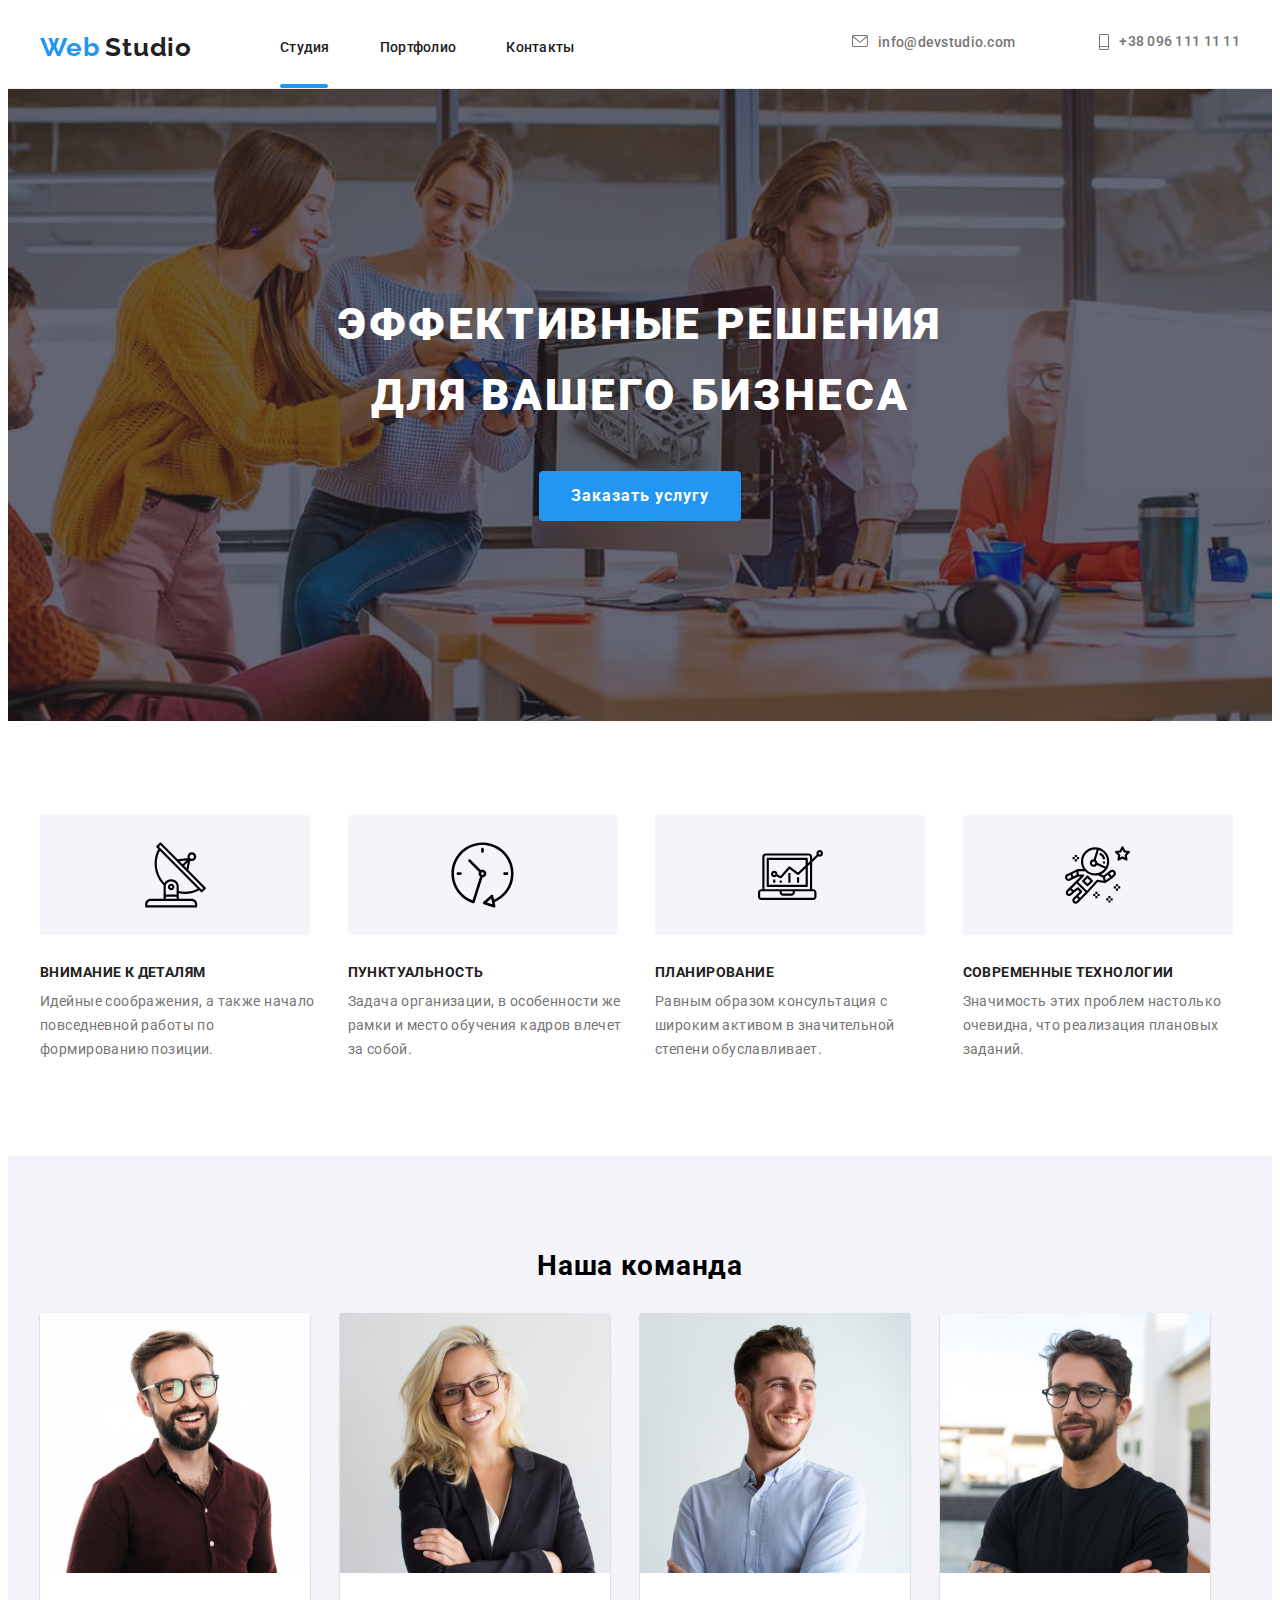
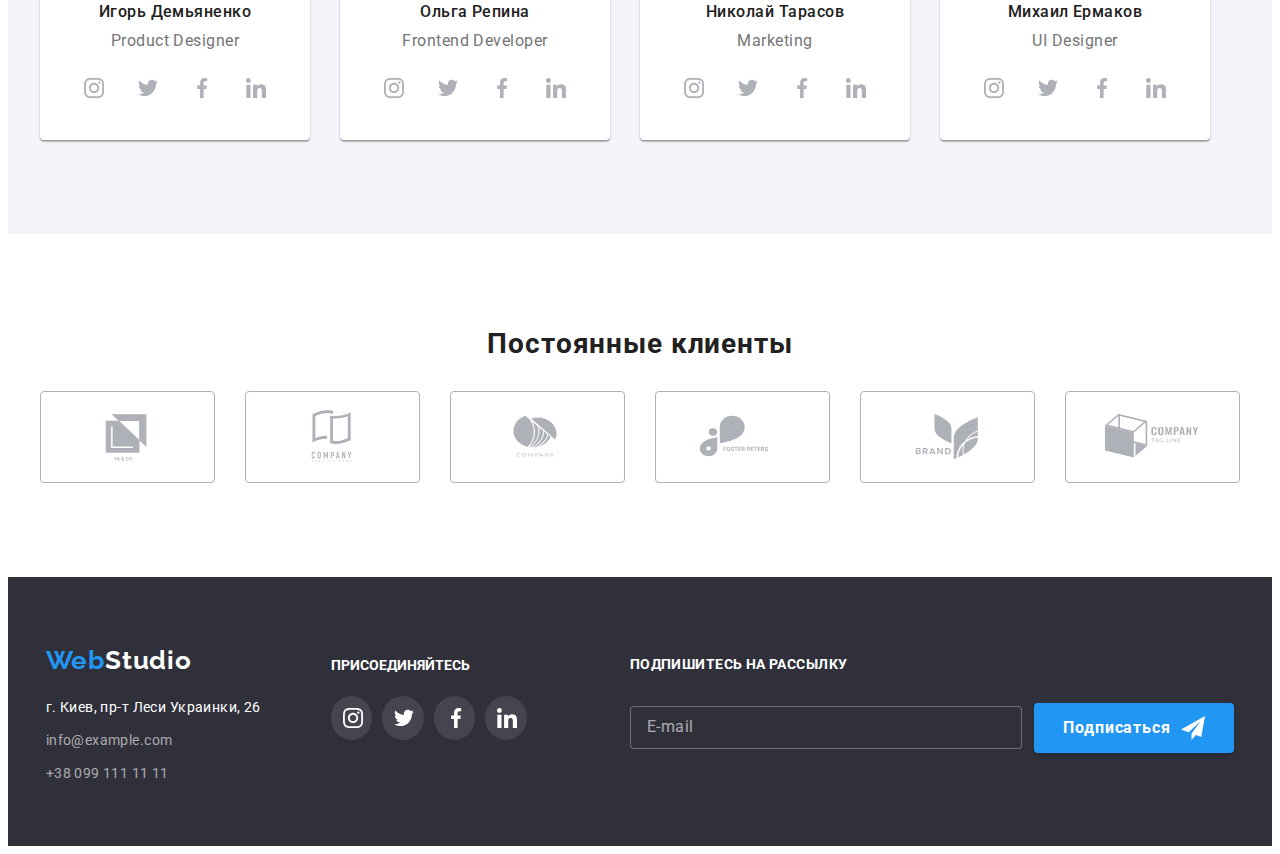
==== commit ad4eefae: "Исправляет ошибки для ресабмита" ====
--- a/index.html
+++ b/index.html
@@ -57,7 +57,6 @@
             </ul>
 <button class="menu-open-btn"><span></span></button>
         </div>
-        
         <div class="backdrop is-hidden">
             
             <div class="mob-menu">
--- a/css/main.min.css
+++ b/css/main.min.css
@@ -1,2 +1,2 @@
-:root{--primary-title-color: #ffffff;--secondary-title-color: #212121;--third-title-color: #2f303a;--primary-text-color: #757575;--secondary-text-color: #212121;--third-text-color: rgba(255, 255, 255, 0.6);--accent-color: #2196f3}.visually-hidden{position:relative;width:1px;height:1px;margin:-1px;padding:0;overflow:hidden;border:0;clip:rect(0 0 0 0)}.backdrop,.submit-btn,.close-svg,.check-text,.check-text span,.clients__link,.clients__logo,.icon-border,.portfolio{-webkit-box-align:center;-ms-flex-align:center;align-items:center;-webkit-box-pack:center;-ms-flex-pack:center;justify-content:center}p,h1,h2,h3,h4,h5,h6{margin:0}ul{margin:0;padding-left:0}img{display:block;width:100%;height:auto}.link{text-decoration:none}.list{list-style:none}.container{width:100%;margin:0 auto;padding-left:15px;padding-right:15px}@media screen and (min-width: 480px){.container{width:480px}}@media screen and (min-width: 768px){.container{width:768px}}@media screen and (min-width: 1200px){.container{width:1200px}}.btn{padding-top:10px;padding-bottom:10px;padding-right:32px;padding-left:32px;font-family:Roboto;font-style:normal;font-weight:bold;font-size:16px;line-height:1.87;text-align:center;letter-spacing:0.06em;border-radius:4px}.btn-list{font-family:Roboto;font-style:normal;font-weight:500;font-size:16px;line-height:1.62;text-align:center;letter-spacing:0.03em;color:var(--secondary-title-color);padding:6px 22px;border:none;-webkit-transition:background-color 250ms cubic-bezier(0.4, 0, 0.2, 1);transition:background-color 250ms cubic-bezier(0.4, 0, 0.2, 1)}.btn-list:hover{background-color:var(--accent-color);color:var(--primary-title-color);-webkit-box-shadow:0px 3px 1px rgba(0,0,0,0.1),0px 1px 2px rgba(0,0,0,0.08),0px 2px 2px rgba(0,0,0,0.12);box-shadow:0px 3px 1px rgba(0,0,0,0.1),0px 1px 2px rgba(0,0,0,0.08),0px 2px 2px rgba(0,0,0,0.12)}.btn-list:focus{background-color:var(--accent-color);color:var(--primary-title-color);-webkit-box-shadow:0px 3px 1px rgba(0,0,0,0.1),0px 1px 2px rgba(0,0,0,0.08),0px 2px 2px rgba(0,0,0,0.12);box-shadow:0px 3px 1px rgba(0,0,0,0.1),0px 1px 2px rgba(0,0,0,0.08),0px 2px 2px rgba(0,0,0,0.12)}.current-studio::after{content:"";position:absolute;width:48px;height:4px;border-radius:2px;background-color:var(--accent-color);display:block;margin-top:28px;margin-bottom:0}.current-portfolio::after{content:"";position:absolute;width:76px;height:4px;border-radius:2px;background-color:var(--accent-color);display:block;margin-top:28px;margin-bottom:0}.feature-list{margin-bottom:-30px}@media screen and (min-width: 768px){.feature-list{display:-webkit-box;display:-ms-flexbox;display:flex;-ms-flex-wrap:wrap;flex-wrap:wrap;margin-right:-30px}}.feature-item{margin-bottom:30px}@media screen and (min-width: 768px){.feature-item{-ms-flex-preferred-size:calc(100% / 2 - 30px);flex-basis:calc(100% / 2 - 30px);margin-right:30px}}@media screen and (min-width: 1200px){.feature-item{-ms-flex-preferred-size:calc(100% / 4 - 30px);flex-basis:calc(100% / 4 - 30px);margin-right:30px}}.icon-border{height:120px;background:#f5f4fa;border-radius:4px}@media screen and (min-width: 480px){.icon-border{width:450px}}@media screen and (min-width: 768px){.icon-border{width:354px}}@media screen and (min-width: 1200px){.icon-border{width:270px}}.advant{padding-bottom:94px}.advant-title{margin-bottom:50px}.advant-list{display:-webkit-box;display:-ms-flexbox;display:flex}.advant-item{margin-right:30px}.advant-item:nth(:last-child){margin-right:30px}.advant-item{position:relative}.advant-text{position:absolute;font-family:Roboto;bottom:0;background-color:rgba(47,48,58,0.8);padding:27px;font-weight:700;font-size:14px;line-height:1.14;text-align:center;text-transform:uppercase;color:var(--primary-title-color);width:100%}.advant-title{font-family:Roboto;font-style:normal;font-size:36px;font-weight:bold;line-height:1.16;letter-spacing:.03em;text-align:center}.section{padding-top:60px;padding-bottom:60px}@media screen and (min-width: 1200px){.section{padding-top:94px;padding-bottom:94px}}.section-title{font-family:Roboto;font-style:normal;font-weight:bold;font-size:14px;line-height:1.14;letter-spacing:0.03em;text-transform:uppercase;color:var(--secondary-title-color);margin-right:30px;margin-top:30px;text-align:center}.section-title-list{margin-top:10px;font-family:Roboto;font-style:normal;font-size:14px;font-weight:normal;line-height:1.71;letter-spacing:.03em;color:var(--primary-text-color)}.social{-webkit-box-align:center;-ms-flex-align:center;align-items:center;-webkit-box-pack:justify;-ms-flex-pack:justify;justify-content:space-between;display:-webkit-box;display:-ms-flexbox;display:flex;margin-top:16px;padding:0 32px;list-style:none}.social__logo{width:44px;height:44px;margin-right:10px}.social__logo:hover{border-radius:50%;background-color:var(--accent-color);fill:var(--primary-title-color)}.social__link{width:44px;height:44px;display:block;border-radius:50%;color:#afb1b8;-webkit-transition:background-color 250ms cubic-bezier(0.4, 0, 0.2, 1);transition:background-color 250ms cubic-bezier(0.4, 0, 0.2, 1)}.social__link:hover,.social__link:focus{color:#ffffff;background-color:var(--accent-color)}.social__svg{margin:12px 0px 0px 12px;fill:currentColor;-webkit-transition:fill 250ms cubic-bezier(0.4, 0, 0.2, 1);transition:fill 250ms cubic-bezier(0.4, 0, 0.2, 1)}.social__svg:hover{fill:var(--primary-title-color)}.backdrop{position:fixed;width:100vw;height:100vh;background-color:rgba(0,0,0,0.2);top:0;display:-webkit-box;display:-ms-flexbox;display:flex;-webkit-transition:opacity 300ms ease-in-out, visibility 300ms ease-in-out;transition:opacity 300ms ease-in-out, visibility 300ms ease-in-out}.backdrop.is-hidden{opacity:0;visibility:hidden;pointer-events:none}.submit-btn{background-color:var(--accent-color);color:var(--primary-title-color);border:none;-webkit-box-shadow:0px 4px 4px rgba(0,0,0,0.15);box-shadow:0px 4px 4px rgba(0,0,0,0.15);font-family:Roboto;font-style:normal;font-weight:700;font-size:16px;line-height:1.87;letter-spacing:0.06em;cursor:pointer;min-height:43px;margin-left:12px;display:-webkit-inline-box;display:-ms-inline-flexbox;display:inline-flex;padding:10px 29px}.submit-btn::after{content:"";display:inline-block;width:24px;height:24px;margin-left:10px;background-image:url(../images/send.svg)}.modal{background-color:#ffffff;border-radius:4px;position:relative;padding:40px 39px 40px 41px;width:450px;min-height:609px}@media screen and (min-width: 1200px){.modal{width:528px;min-height:581px}}.close-btn{position:absolute;right:8px;top:8px;width:30px;height:30px;background-color:transparent;border-radius:50%;border:1px solid rgba(0,0,0,0.1)}.close-svg{position:absolute;right:9px;top:9px;display:-webkit-box;display:-ms-flexbox;display:flex;color:var(--secondary-text-color);-webkit-transition:fill 250ms cubic-bezier(0.4, 0, 0.2, 1);transition:fill 250ms cubic-bezier(0.4, 0, 0.2, 1)}.close-svg:hover{fill:var(--accent-color)}.modal-title{font-family:Roboto;font-size:20px;line-height:1.5px;font-weight:700;letter-spacing:0.03em;color:#212121;margin-bottom:40px;text-align:center}@media screen and (min-width: 1200px){.modal-title{margin-bottom:30px}}.modal-field{margin-bottom:10px}.modal-input{width:100%;height:40px;border-radius:4px;border:1px solid rgba(33,33,33,0.2);background:transparent;margin-top:4px;padding-left:42px;padding-right:20px;outline:none;-webkit-transition:border-color 250ms cubic-bezier(0.4, 0, 0.2, 1);transition:border-color 250ms cubic-bezier(0.4, 0, 0.2, 1)}.modal-input:focus{border-color:var(--accent-color)}.modal-input:focus+.input-icon{fill:var(--accent-color)}.input-wrapper{display:block;position:relative}.input-label{font-family:Roboto;font-size:12px;line-height:1.16px;letter-spacing:0.01em;color:#757575;margin-bottom:4px}.modal-text-input{width:100%;height:120px;border-radius:4px;border:1px solid rgba(33,33,33,0.2);resize:none;padding:12px 16px;margin-top:4px}.input-icon{position:absolute;left:15px;top:50%;-webkit-transform:translateY(-50%);transform:translateY(-50%)}.modal-btn{display:block;margin:0 auto;width:200px;min-height:50px;-webkit-box-shadow:0px 4px 4px rgba(0,0,0,0.15);box-shadow:0px 4px 4px rgba(0,0,0,0.15);border-radius:4px;color:var(--primary-title-color);background-color:var(--accent-color);border:none;font-family:Roboto;font-size:16px;line-height:1.87px;letter-spacing:0.06em}.check-text{font-family:Roboto;font-size:14px;line-height:1.71px;letter-spacing:0.03em;color:var(--primary-text-color);display:-webkit-box;display:-ms-flexbox;display:flex;margin-bottom:30px}.check-text span{width:16px;height:15px;border:2px solid #212121;margin-right:9px;border-radius:2px;display:-webkit-box;display:-ms-flexbox;display:flex}.modal-checkbox:checked+.check-text span{background-color:var(--accent-color);border:none}.check-link{color:var(--accent-color)}.header{border-bottom:1px solid #ececec;padding-top:24px;padding-bottom:25px}.header-nav{display:-webkit-box;display:-ms-flexbox;display:flex;-webkit-box-align:center;-ms-flex-align:center;align-items:center}.header-container{display:-webkit-box;display:-ms-flexbox;display:flex;-webkit-box-align:center;-ms-flex-align:center;align-items:center}.header-nav__list{display:-webkit-box;display:-ms-flexbox;display:flex;display:none}@media screen and (min-width: 768px){.header-nav__list{display:-webkit-box;display:-ms-flexbox;display:flex}}@media screen and (min-width: 1200px){.header-nav__list{display:-webkit-box;display:-ms-flexbox;display:flex}}.header-nav__item:not(:last-child){margin-right:50px}.header-nav__contacts-link{display:none}@media screen and (min-width: 768px){.header-nav__contacts-link{display:-webkit-box;display:-ms-flexbox;display:flex;-webkit-box-orient:vertical;-webkit-box-direction:normal;-ms-flex-direction:column;flex-direction:column}}@media screen and (min-width: 768px){.header-nav__contacts-link{display:-webkit-inline-box;display:-ms-inline-flexbox;display:inline-flex;-webkit-box-align:center;-ms-flex-align:center;align-items:center;margin-right:50px;margin-left:auto}}@media screen and (min-width: 1200px){.header-nav__contacts-link{display:-webkit-inline-box;display:-ms-inline-flexbox;display:inline-flex;-webkit-box-align:center;-ms-flex-align:center;align-items:center;margin-right:50px;margin-left:auto}}.header-logo{margin-right:93px}@media screen and (min-width: 768px){.header-logo{margin-right:88px}}.header-logo__web{font-family:Raleway;font-style:normal;font-size:26px;font-weight:bold;line-height:1.19;letter-spacing:.03em;color:var(--accent-color);font-size:24px;line-height:1.16}@media screen and (min-width: 768px){.header-logo__web{font-size:24px}}@media screen and (min-width: 1200px){.header-logo__web{font-size:26px;line-height:1.19}}.header-logo__studio{font-family:Raleway;font-style:normal;font-size:26px;font-weight:bold;line-height:1.19;letter-spacing:.03em;color:var(--secondary-title-color);font-size:24px;line-height:1.16}@media screen and (min-width: 768px){.header-logo__studio{font-size:24px}}@media screen and (min-width: 1200px){.header-logo__studio{font-size:26px;line-height:1.19}}.header-nav__link{font-family:Roboto;font-style:normal;font-size:14px;font-weight:500;line-height:1.14;letter-spacing:.02em;color:var(--secondary-title-color);-webkit-transition:color 250ms cubic-bezier(0.4, 0, 0.2, 1);transition:color 250ms cubic-bezier(0.4, 0, 0.2, 1)}.header-nav__link:hover,.header-nav__link:focus{color:var(--accent-color)}.header-nav__contact-link{font-family:Roboto;margin-right:50px;font-style:normal;font-size:14px;font-weight:500;line-height:1.14;letter-spacing:.02em;color:var(--primary-text-color)}.header-nav__contact-link:hover,.header-nav__contact-link:focus{color:var(--accent-color)}.header-nav__logo-link{position:relative}@media screen and (min-width: 768px){.header-nav__logo-link{font-size:24px}}.header-nav__contact-icon{margin-right:10px;fill:currentColor}.header-btn{font-weight:700;color:var(--primary-title-color);background:var(--accent-color);padding:10px 32px;display:inline-block;-webkit-box-align:center;-ms-flex-align:center;align-items:center;text-align:center;margin:0 auto;border-radius:4px;border:none}.portfolio-page__header-btn-list{text-align:center}.menu-open-btn,.menu-close-btn{width:40px;height:40px;display:-webkit-box;display:-ms-flexbox;display:flex;-webkit-box-align:center;-ms-flex-align:center;align-items:center;-webkit-box-pack:center;-ms-flex-pack:center;justify-content:center;margin-left:auto;border:none;background-color:transparent;cursor:pointer}@media screen and (min-width: 480px){.menu-open-btn{display:-webkit-box;display:-ms-flexbox;display:flex}}@media screen and (min-width: 768px){.menu-open-btn{display:none}}@media screen and (min-width: 1200px){.menu-open-btn{display:-webkit-box;display:-ms-flexbox;display:flex}}.menu-open-btn span{width:24px;height:3px;background-color:#212121;display:block;position:relative}.menu-open-btn span::after,.menu-open-btn span::before{content:"";display:block;width:100%;height:3px;background-color:#212121;position:absolute}.menu-open-btn span::before{bottom:7px}.menu-open-btn span::after{top:7px}.menu-close-btn span{width:24px;height:3px;background-color:#212121;display:block;position:relative;-webkit-transform:rotate(45deg);transform:rotate(45deg)}.menu-close-btn span::before{content:"";width:24px;height:3px;background-color:#212121;display:block;position:absolute;-webkit-transform:rotate(-90deg);transform:rotate(-90deg)}.mob-menu{width:480px;height:100vh;position:absolute;background-color:#ffffff;padding:21px 26px 0 40px;display:-webkit-box;display:-ms-flexbox;display:flex;-webkit-box-pack:justify;-ms-flex-pack:justify;justify-content:space-between}.mob-menu-list{margin-bottom:302px}.mob-menu-content{padding-top:27px;display:-webkit-box;display:-ms-flexbox;display:flex;-webkit-box-orient:vertical;-webkit-box-direction:normal;-ms-flex-direction:column;flex-direction:column;-webkit-box-pack:justify;-ms-flex-pack:justify;justify-content:space-between}.mob-menu-item:not(:last-child){margin-bottom:36px}.mob-menu-item .mob-menu-link{font-weight:500;font-size:40px;line-height:1.17px;letter-spacing:0.02em;color:#2196f3}.mob-menu-tel{font-weight:500;font-size:34px;line-height:1.17;letter-spacing:0.02em;color:#2196f3;display:block;margin-bottom:32px}.mob-menu-email{font-weight:500;font-size:24px;line-height:1.16;letter-spacing:0.02em;color:#757575}.social-nav-menu{display:-webkit-box;display:-ms-flexbox;display:flex;-webkit-box-align:center;-ms-flex-align:center;align-items:center;-webkit-box-pack:justify;-ms-flex-pack:justify;justify-content:space-between;-ms-flex-wrap:wrap;flex-wrap:wrap}.social-nav-menu__navigation{margin-top:64px;margin-right:20px;font-weight:500;font-size:18px;line-height:1.22;letter-spacing:0.02em}.social-nav-menu__link{color:#2196f3}.hero{background-image:-webkit-gradient(linear, left top, left bottom, from(rgba(47,48,58,0.4)), to(rgba(47,48,58,0.4))),url(../images/img-hero.jpg);background-image:linear-gradient(rgba(47,48,58,0.4), rgba(47,48,58,0.4)),url(../images/img-hero.jpg);background-repeat:no-repeat;background-position:center;background-size:cover;text-align:center;padding-top:118px;padding-bottom:118px}@media screen and (min-width: 1200px){.hero{padding-top:200px;padding-bottom:200px}}@media (min-device-pixel-ratio: 2), (-webkit-min-device-pixel-ratio: 2), (min-resolution: 192dpi), (min-resolution: 2dppx){.hero{background-image:-webkit-gradient(linear, left top, left bottom, from(rgba(47,48,58,0.4)), to(rgba(47,48,58,0.4))),url(../images/hero-mobile2x.jpg);background-image:linear-gradient(rgba(47,48,58,0.4), rgba(47,48,58,0.4)),url(../images/hero-mobile2x.jpg)}}@media screen and (min-width: 768px){.hero{background-image:-webkit-gradient(linear, left top, left bottom, from(rgba(47,48,58,0.4)), to(rgba(47,48,58,0.4))),url(../images/hero-tablet.jpg);background-image:linear-gradient(rgba(47,48,58,0.4), rgba(47,48,58,0.4)),url(../images/hero-tablet.jpg)}}@media screen and (min-width: 768px) and (min-device-pixel-ratio: 2), screen and (min-width: 768px) and (-webkit-min-device-pixel-ratio: 2), screen and (min-width: 768px) and (min-resolution: 192dpi), screen and (min-width: 768px) and (min-resolution: 2dppx){.hero{background-image:-webkit-gradient(linear, left top, left bottom, from(rgba(47,48,58,0.4)), to(rgba(47,48,58,0.4))),url(../images/hero-tablet2x.jpg);background-image:linear-gradient(rgba(47,48,58,0.4), rgba(47,48,58,0.4)),url(../images/hero-tablet2x.jpg)}}@media screen and (min-width: 1200px){.hero{background-image:-webkit-gradient(linear, left top, left bottom, from(rgba(47,48,58,0.4)), to(rgba(47,48,58,0.4))),url(../images/hero-desctop.jpg);background-image:linear-gradient(rgba(47,48,58,0.4), rgba(47,48,58,0.4)),url(../images/hero-desctop.jpg)}}@media screen and (min-width: 1200px) and (min-device-pixel-ratio: 2), screen and (min-width: 1200px) and (-webkit-min-device-pixel-ratio: 2), screen and (min-width: 1200px) and (min-resolution: 192dpi), screen and (min-width: 1200px) and (min-resolution: 2dppx){.hero{background-image:-webkit-gradient(linear, left top, left bottom, from(rgba(47,48,58,0.4)), to(rgba(47,48,58,0.4))),url(../images/hero-desctop2x.jpg);background-image:linear-gradient(rgba(47,48,58,0.4), rgba(47,48,58,0.4)),url(../images/hero-desctop2x.jpg)}}.hero-title{text-align:center;font-family:Roboto;font-style:normal;font-size:26px;font-size:44px;font-weight:900;line-height:1.36;letter-spacing:.06em;text-transform:uppercase;color:var(--primary-title-color)}@media screen and (min-width: 1200px){.hero-title{font-size:44px;max-width:696px}}@media screen and (min-width: 480px){.hero-title{margin-bottom:40px}}.hero-title{margin:0 auto}@media screen and (min-width: 480px){.hero-title{margin-bottom:40px}}.header{border-bottom:1px solid #ececec;padding-top:24px;padding-bottom:25px}.header-nav{display:-webkit-box;display:-ms-flexbox;display:flex;-webkit-box-align:center;-ms-flex-align:center;align-items:center}.header-container{display:-webkit-box;display:-ms-flexbox;display:flex;-webkit-box-align:center;-ms-flex-align:center;align-items:center}.header-nav__list{display:-webkit-box;display:-ms-flexbox;display:flex;display:none}@media screen and (min-width: 768px){.header-nav__list{display:-webkit-box;display:-ms-flexbox;display:flex}}@media screen and (min-width: 1200px){.header-nav__list{display:-webkit-box;display:-ms-flexbox;display:flex}}.header-nav__item:not(:last-child){margin-right:50px}.header-nav__contacts-link{display:none}@media screen and (min-width: 768px){.header-nav__contacts-link{display:-webkit-box;display:-ms-flexbox;display:flex;-webkit-box-orient:vertical;-webkit-box-direction:normal;-ms-flex-direction:column;flex-direction:column}}@media screen and (min-width: 768px){.header-nav__contacts-link{display:-webkit-inline-box;display:-ms-inline-flexbox;display:inline-flex;-webkit-box-align:center;-ms-flex-align:center;align-items:center;margin-right:50px;margin-left:auto}}@media screen and (min-width: 1200px){.header-nav__contacts-link{display:-webkit-inline-box;display:-ms-inline-flexbox;display:inline-flex;-webkit-box-align:center;-ms-flex-align:center;align-items:center;margin-right:50px;margin-left:auto}}.header-logo{margin-right:93px}@media screen and (min-width: 768px){.header-logo{margin-right:88px}}.header-logo__web{font-family:Raleway;font-style:normal;font-size:26px;font-weight:bold;line-height:1.19;letter-spacing:.03em;color:var(--accent-color);font-size:24px;line-height:1.16}@media screen and (min-width: 768px){.header-logo__web{font-size:24px}}@media screen and (min-width: 1200px){.header-logo__web{font-size:26px;line-height:1.19}}.header-logo__studio{font-family:Raleway;font-style:normal;font-size:26px;font-weight:bold;line-height:1.19;letter-spacing:.03em;color:var(--secondary-title-color);font-size:24px;line-height:1.16}@media screen and (min-width: 768px){.header-logo__studio{font-size:24px}}@media screen and (min-width: 1200px){.header-logo__studio{font-size:26px;line-height:1.19}}.header-nav__link{font-family:Roboto;font-style:normal;font-size:14px;font-weight:500;line-height:1.14;letter-spacing:.02em;color:var(--secondary-title-color);-webkit-transition:color 250ms cubic-bezier(0.4, 0, 0.2, 1);transition:color 250ms cubic-bezier(0.4, 0, 0.2, 1)}.header-nav__link:hover,.header-nav__link:focus{color:var(--accent-color)}.header-nav__contact-link{font-family:Roboto;margin-right:50px;font-style:normal;font-size:14px;font-weight:500;line-height:1.14;letter-spacing:.02em;color:var(--primary-text-color)}.header-nav__contact-link:hover,.header-nav__contact-link:focus{color:var(--accent-color)}.header-nav__logo-link{position:relative}@media screen and (min-width: 768px){.header-nav__logo-link{font-size:24px}}.header-nav__contact-icon{margin-right:10px;fill:currentColor}.header-btn{font-weight:700;color:var(--primary-title-color);background:var(--accent-color);padding:10px 32px;display:inline-block;-webkit-box-align:center;-ms-flex-align:center;align-items:center;text-align:center;margin:0 auto;border-radius:4px;border:none}.portfolio-page__header-btn-list{text-align:center}.menu-open-btn,.menu-close-btn{width:40px;height:40px;display:-webkit-box;display:-ms-flexbox;display:flex;-webkit-box-align:center;-ms-flex-align:center;align-items:center;-webkit-box-pack:center;-ms-flex-pack:center;justify-content:center;margin-left:auto;border:none;background-color:transparent;cursor:pointer}@media screen and (min-width: 480px){.menu-open-btn{display:-webkit-box;display:-ms-flexbox;display:flex}}@media screen and (min-width: 768px){.menu-open-btn{display:none}}@media screen and (min-width: 1200px){.menu-open-btn{display:-webkit-box;display:-ms-flexbox;display:flex}}.menu-open-btn span{width:24px;height:3px;background-color:#212121;display:block;position:relative}.menu-open-btn span::after,.menu-open-btn span::before{content:"";display:block;width:100%;height:3px;background-color:#212121;position:absolute}.menu-open-btn span::before{bottom:7px}.menu-open-btn span::after{top:7px}.menu-close-btn span{width:24px;height:3px;background-color:#212121;display:block;position:relative;-webkit-transform:rotate(45deg);transform:rotate(45deg)}.menu-close-btn span::before{content:"";width:24px;height:3px;background-color:#212121;display:block;position:absolute;-webkit-transform:rotate(-90deg);transform:rotate(-90deg)}.mob-menu{width:480px;height:100vh;position:absolute;background-color:#ffffff;padding:21px 26px 0 40px;display:-webkit-box;display:-ms-flexbox;display:flex;-webkit-box-pack:justify;-ms-flex-pack:justify;justify-content:space-between}.mob-menu-list{margin-bottom:302px}.mob-menu-content{padding-top:27px;display:-webkit-box;display:-ms-flexbox;display:flex;-webkit-box-orient:vertical;-webkit-box-direction:normal;-ms-flex-direction:column;flex-direction:column;-webkit-box-pack:justify;-ms-flex-pack:justify;justify-content:space-between}.mob-menu-item:not(:last-child){margin-bottom:36px}.mob-menu-item .mob-menu-link{font-weight:500;font-size:40px;line-height:1.17px;letter-spacing:0.02em;color:#2196f3}.mob-menu-tel{font-weight:500;font-size:34px;line-height:1.17;letter-spacing:0.02em;color:#2196f3;display:block;margin-bottom:32px}.mob-menu-email{font-weight:500;font-size:24px;line-height:1.16;letter-spacing:0.02em;color:#757575}.social-nav-menu{display:-webkit-box;display:-ms-flexbox;display:flex;-webkit-box-align:center;-ms-flex-align:center;align-items:center;-webkit-box-pack:justify;-ms-flex-pack:justify;justify-content:space-between;-ms-flex-wrap:wrap;flex-wrap:wrap}.social-nav-menu__navigation{margin-top:64px;margin-right:20px;font-weight:500;font-size:18px;line-height:1.22;letter-spacing:0.02em}.social-nav-menu__link{color:#2196f3}.empl{background-color:#f5f4fa;padding-top:60px;padding-bottom:60px}@media screen and (min-width: 1200px){.empl{padding-top:94px;padding-bottom:94px}}.employee__list{font-family:Roboto;font-style:normal;font-size:16px;font-weight:500;line-height:1.18;letter-spacing:.03em;color:var(--secondary-title-color)}.employee__item{font-family:Roboto;font-style:normal;font-size:16px;font-weight:normal;line-height:1.18;letter-spacing:.03em;color:var(--primary-text-color)}.employee{margin-bottom:-30px}@media screen and (min-width: 768px){.employee{display:-webkit-box;display:-ms-flexbox;display:flex;-ms-flex-wrap:wrap;flex-wrap:wrap}}.employee__element{width:100%;margin-bottom:30px;-webkit-box-shadow:0px 2px 1px rgba(0,0,0,0.2),0px 1px 1px rgba(0,0,0,0.14),0px 1px 3px #0000001f;box-shadow:0px 2px 1px rgba(0,0,0,0.2),0px 1px 1px rgba(0,0,0,0.14),0px 1px 3px #0000001f;background-color:#fff;border-radius:0px 0px 4px 4px}@media screen and (min-width: 768px){.employee__element{-ms-flex-preferred-size:calc(100% / 2 - 30px);flex-basis:calc(100% / 2 - 30px);margin-right:30px}}.employee__element:last-child{margin-right:0}@media screen and (min-width: 1200px){.employee__element{-ms-flex-preferred-size:calc(100% / 4 - 30px);flex-basis:calc(100% / 4 - 30px)}}.employee__team{padding-top:30px;padding-bottom:30px}.employee__list{text-align:center}.employee__item{text-align:center;margin-top:10px}.clients{padding-top:60px;padding-bottom:60px}@media screen and (min-width: 1200px){.clients{padding-top:94px;padding-bottom:94px}}.clients__title{font-family:Roboto;font-style:normal;color:#212121;font-size:36px;font-weight:bold;line-height:1.16;letter-spacing:.03em;text-align:center;margin-bottom:50px}@media screen and (min-width: 480px){.clients__content{display:-webkit-box;display:-ms-flexbox;display:flex;-ms-flex-wrap:wrap;flex-wrap:wrap;margin-bottom:-30px;margin-right:-30px}}.clients__link{display:-webkit-box;display:-ms-flexbox;display:flex;-webkit-box-sizing:border-box;box-sizing:border-box;border-radius:4px;color:#afb1b8;width:170px;height:92px;-webkit-transition:border 250ms cubic-bezier(0.4, 0, 0.2, 1);transition:border 250ms cubic-bezier(0.4, 0, 0.2, 1)}.clients__link:hover,.clients__link:focus{color:var(--accent-color);border-color:var(--accent-color)}.clients__logo{display:-webkit-box;display:-ms-flexbox;display:flex;border:1px solid #afb1b8;-webkit-box-sizing:border-box;box-sizing:border-box;border-radius:4px;margin-left:0px;width:170px;height:92px;-webkit-transition:border 250ms cubic-bezier(0.4, 0, 0.2, 1);transition:border 250ms cubic-bezier(0.4, 0, 0.2, 1);width:100%;margin-bottom:30px;margin-right:30px}.clients__logo:first-child{margin-left:0px}.clients__logo:hover,.clients__logo:focus{color:var(--accent-color);border-color:var(--accent-color)}@media screen and (min-width: 480px){.clients__logo{-ms-flex-preferred-size:calc(100% / 2 - 30px);flex-basis:calc(100% / 2 - 30px)}}@media screen and (min-width: 768px){.clients__logo{-ms-flex-preferred-size:calc(100% / 3 - 30px);flex-basis:calc(100% / 3 - 30px)}}@media screen and (min-width: 1200px){.clients__logo{-ms-flex-preferred-size:calc(100% / 6 - 30px);flex-basis:calc(100% / 6 - 30px)}}.icon-border{display:-webkit-box;display:-ms-flexbox;display:flex}.clients__icon-logo{fill:currentColor;width:106px;height:60px;-webkit-transition:fill 250ms cubic-bezier(0.4, 0, 0.2, 1);transition:fill 250ms cubic-bezier(0.4, 0, 0.2, 1)}.footer{padding-top:60px;padding-bottom:60px}.footer-logo{display:-webkit-box;display:-ms-flexbox;display:flex;-webkit-box-orient:vertical;-webkit-box-direction:normal;-ms-flex-direction:column;flex-direction:column;-webkit-box-align:center;-ms-flex-align:center;align-items:center;-webkit-box-pack:center;-ms-flex-pack:center;justify-content:center;margin:0;padding:0;list-style:none}@media screen and (min-width: 768px){.tablet-footer{display:-webkit-box;display:-ms-flexbox;display:flex}}.mob-footer-logo{text-align:center}.footer-web{font-family:Raleway;font-style:normal;font-size:26px;font-weight:bold;line-height:1.19;letter-spacing:.03em;color:var(--accent-color)}.footer-studio{font-family:Raleway;font-style:normal;font-size:26px;font-weight:bold;line-height:1.19;letter-spacing:.03em;color:var(--primary-title-color)}.footer{background-color:var(--third-title-color)}.footer{padding-top:60px;padding-bottom:60px}.footer-list{margin-top:9px}.address{font-family:Roboto;font-style:normal;font-size:14px;font-weight:normal;line-height:1.71;letter-spacing:.03em;color:var(--primary-title-color)}.footer-adress{margin-top:20px;text-align:center}.footer-contacts{font-family:Roboto;font-style:normal;font-size:14px;font-weight:normal;line-height:1.71;letter-spacing:.03em;color:var(--third-text-color)}.footer-item{border-radius:50%;background-color:rgba(255,255,255,0.1)}.footer-item:hover,.footer-item:focus{fill:white;background-color:var(--accent-color);border-radius:50%}.footer-icon{fill:white}.footer-social{width:206px}@media screen and (min-width: 768px){.footer-social{margin-left:165px;margin-bottom:102px}}.footer-social-list{display:-webkit-box;display:-ms-flexbox;display:flex;padding:0;margin-top:0;list-style:none;-webkit-box-pack:justify;-ms-flex-pack:justify;justify-content:space-between;-webkit-box-align:center;-ms-flex-align:center;align-items:center}.footer-title{color:#ffffff;font-family:Roboto;padding:60px 0px 10px 0px;margin-bottom:20px;font-weight:700;font-size:14px;line-height:1.14px;text-transform:uppercase;text-align:center}.footer-item{width:44px;height:44px;-webkit-transition:background-color 250ms cubic-bezier(0.4, 0, 0.2, 1);transition:background-color 250ms cubic-bezier(0.4, 0, 0.2, 1)}.footer-svg{margin:12px 0px 0px 12px;fill:currentColor}.footer-submit-text{font-family:Roboto;font-style:normal;font-size:14px;font-weight:700;line-height:1.14;letter-spacing:.03em;text-transform:uppercase;color:var(--primary-title-color);margin-bottom:20px;padding:60px 0px 10px 0px;color:var(--primary-title-color);text-align:center}.footer-input{width:450px;margin-bottom:20px;border-radius:4px;border:1px solid rgba(255,255,255,0.3);padding:13px 16px;background-color:#2f303a;color:var(--primary-title-color)}.footer-input::-webkit-input-placeholder{font-family:Roboto;font-size:16px;line-height:1.25;color:rgba(255,255,255,0.6);letter-spacing:0.03em}.footer-input:-ms-input-placeholder{font-family:Roboto;font-size:16px;line-height:1.25;color:rgba(255,255,255,0.6);letter-spacing:0.03em}.footer-input::-ms-input-placeholder{font-family:Roboto;font-size:16px;line-height:1.25;color:rgba(255,255,255,0.6);letter-spacing:0.03em}.footer-input::placeholder{font-family:Roboto;font-size:16px;line-height:1.25;color:rgba(255,255,255,0.6);letter-spacing:0.03em}.footer-form{display:-webkit-box;display:-ms-flexbox;display:flex;-webkit-box-orient:vertical;-webkit-box-direction:normal;-ms-flex-direction:column;flex-direction:column;-webkit-box-align:center;-ms-flex-align:center;align-items:center;-webkit-box-pack:center;-ms-flex-pack:center;justify-content:center}.portfolio-page{padding-top:94px;padding-bottom:94px}.portfolio{display:-webkit-box;display:-ms-flexbox;display:flex;margin-bottom:50px}.portfolio-page__item{margin-right:8px;background-color:var(--accent-color);border-radius:4px}.portfolio-page__project-title{font-family:Roboto;font-style:normal;font-size:18px;font-weight:bold;line-height:2;letter-spacing:.06em;color:var(--secondary-title-color)}.portfolio-page__project-item{font-family:Roboto;font-style:normal;font-size:16px;font-weight:normal;line-height:1.87;letter-spacing:.03em;color:var(--primary-text-color)}.portfolio-page__project-list{display:-webkit-box;display:-ms-flexbox;display:flex;-ms-flex-wrap:wrap;flex-wrap:wrap}.portfolio-page__project-list-item{-ms-flex-preferred-size:auto;flex-basis:auto;margin-right:30px;margin-bottom:30px;-webkit-transition:-webkit-box-shadow 250ms cubic-bezier(0.4, 0, 0.2, 1);transition:-webkit-box-shadow 250ms cubic-bezier(0.4, 0, 0.2, 1);transition:box-shadow 250ms cubic-bezier(0.4, 0, 0.2, 1);transition:box-shadow 250ms cubic-bezier(0.4, 0, 0.2, 1), -webkit-box-shadow 250ms cubic-bezier(0.4, 0, 0.2, 1)}.portfolio-page__project-list-item:hover .project-top-text{-webkit-transform:translateY(0);transform:translateY(0)}.portfolio-page__project-list-item:nth-child(3n){margin-right:0}.portfolio-page__project-list-item:nth-last-child(-n+3){margin-bottom:0}.portfolio-page__project-list-item:hover{-webkit-box-shadow:0px 1px 1px rgba(0,0,0,0.12),0px 4px 4px rgba(0,0,0,0.06),1px 4px 6px rgba(0,0,0,0.16);box-shadow:0px 1px 1px rgba(0,0,0,0.12),0px 4px 4px rgba(0,0,0,0.06),1px 4px 6px rgba(0,0,0,0.16)}@media screen and (min-width: 768px){.portfolio-page__project-list-item{-ms-flex-preferred-size:calc(100% / 2 - 30px);flex-basis:calc(100% / 2 - 30px);margin-right:30px}}.portfolio-page__projects-content{padding:20px 24px;border:1px solid #eeeeee}.portfolio-page__project-div{position:relative;overflow:hidden}.project-top-text{display:-webkit-box;display:-ms-flexbox;display:flex;width:322px;height:100%;font-size:18px;font-family:Roboto;line-height:1.5;padding:63px 24px;color:var(--primary-title-color);background-color:rgba(33,150,243,0.9);position:absolute;top:0;height:100%;width:100%;-webkit-transform:translateY(100%);transform:translateY(100%);-webkit-transition:-webkit-transform 300ms linear;transition:-webkit-transform 300ms linear;transition:transform 300ms linear;transition:transform 300ms linear, -webkit-transform 300ms linear}
+:root{--primary-title-color: #ffffff;--secondary-title-color: #212121;--third-title-color: #2f303a;--primary-text-color: #757575;--secondary-text-color: #212121;--third-text-color: rgba(255, 255, 255, 0.6);--accent-color: #2196f3}.visually-hidden{position:relative;width:1px;height:1px;margin:-1px;padding:0;overflow:hidden;border:0;clip:rect(0 0 0 0)}.backdrop,.submit-btn,.close-svg,.check-text,.check-text span,.clients__link,.clients__logo,.icon-border,.portfolio{-webkit-box-align:center;-ms-flex-align:center;align-items:center;-webkit-box-pack:center;-ms-flex-pack:center;justify-content:center}p,h1,h2,h3,h4,h5,h6{margin:0}ul{margin:0;padding-left:0}img{display:block;width:100%;height:auto}.link{text-decoration:none}.list{list-style:none}.container{width:100%;margin:0 auto;padding-left:15px;padding-right:15px}@media screen and (min-width: 480px){.container{width:480px}}@media screen and (min-width: 768px){.container{width:768px}}@media screen and (min-width: 1200px){.container{width:1200px}}.btn{padding-top:10px;padding-bottom:10px;padding-right:32px;padding-left:32px;font-family:Roboto;font-style:normal;font-weight:bold;font-size:16px;line-height:1.87;text-align:center;letter-spacing:0.06em;border-radius:4px}.btn-list{font-family:Roboto;font-style:normal;font-weight:500;font-size:16px;line-height:1.62;text-align:center;letter-spacing:0.03em;color:var(--secondary-title-color);padding:6px 22px;border:none;-webkit-transition:background-color 250ms cubic-bezier(0.4, 0, 0.2, 1);transition:background-color 250ms cubic-bezier(0.4, 0, 0.2, 1)}.btn-list:hover{background-color:var(--accent-color);color:var(--primary-title-color);-webkit-box-shadow:0px 3px 1px rgba(0,0,0,0.1),0px 1px 2px rgba(0,0,0,0.08),0px 2px 2px rgba(0,0,0,0.12);box-shadow:0px 3px 1px rgba(0,0,0,0.1),0px 1px 2px rgba(0,0,0,0.08),0px 2px 2px rgba(0,0,0,0.12)}.btn-list:focus{background-color:var(--accent-color);color:var(--primary-title-color);-webkit-box-shadow:0px 3px 1px rgba(0,0,0,0.1),0px 1px 2px rgba(0,0,0,0.08),0px 2px 2px rgba(0,0,0,0.12);box-shadow:0px 3px 1px rgba(0,0,0,0.1),0px 1px 2px rgba(0,0,0,0.08),0px 2px 2px rgba(0,0,0,0.12)}.current-studio::after{content:"";position:absolute;width:48px;height:4px;border-radius:2px;background-color:var(--accent-color);display:block;margin-top:28px;margin-bottom:0}.current-portfolio::after{content:"";position:absolute;width:76px;height:4px;border-radius:2px;background-color:var(--accent-color);display:block;margin-top:28px;margin-bottom:0}.feature-list{margin-bottom:-30px}@media screen and (min-width: 768px){.feature-list{display:-webkit-box;display:-ms-flexbox;display:flex;-ms-flex-wrap:wrap;flex-wrap:wrap;margin-right:-30px}}.feature-item{margin-bottom:30px}@media screen and (min-width: 768px){.feature-item{-ms-flex-preferred-size:calc(100% / 2 - 30px);flex-basis:calc(100% / 2 - 30px);margin-right:30px}}@media screen and (min-width: 1200px){.feature-item{-ms-flex-preferred-size:calc(100% / 4 - 30px);flex-basis:calc(100% / 4 - 30px);margin-right:30px}}.icon-border{height:120px;background:#f5f4fa;border-radius:4px}@media screen and (min-width: 480px){.icon-border{width:450px}}@media screen and (min-width: 768px){.icon-border{width:354px}}@media screen and (min-width: 1200px){.icon-border{width:270px}}.advant{padding-bottom:94px}.advant-list{display:-webkit-box;display:-ms-flexbox;display:flex}.advant-item{margin-right:30px}.advant-item:nth(:last-child){margin-right:30px}.advant-item{position:relative}.advant-text{position:absolute;font-family:Roboto;bottom:0;background-color:rgba(47,48,58,0.8);padding:27px;font-weight:700;font-size:14px;line-height:1.14;text-align:center;text-transform:uppercase;color:var(--primary-title-color);width:100%}.advant-title{font-family:Roboto;font-style:normal;font-size:36px;font-weight:bold;line-height:1.16;letter-spacing:.03em;margin-bottom:50px;text-align:center}@media screen and (min-width: 480px){.advant-title{font-size:28px;margin-bottom:30px}}@media screen and (min-width: 768px){.advant-title{font-size:28px;margin-bottom:30px}}.section{padding-top:60px;padding-bottom:60px}@media screen and (min-width: 1200px){.section{padding-top:94px;padding-bottom:94px}}.section-title{font-family:Roboto;font-style:normal;font-weight:bold;font-size:14px;line-height:1.14;letter-spacing:0.03em;text-transform:uppercase;color:var(--secondary-title-color);margin-right:30px;margin-top:30px;text-align:center}@media screen and (min-width: 768px){.section-title{text-align:start}}@media screen and (min-width: 1200px){.section-title{text-align:start}}.section-title-list{margin-top:10px;font-family:Roboto;font-style:normal;font-size:14px;font-weight:normal;line-height:1.71;letter-spacing:.03em;color:var(--primary-text-color)}.social{-webkit-box-align:center;-ms-flex-align:center;align-items:center;-webkit-box-pack:justify;-ms-flex-pack:justify;justify-content:space-between;display:-webkit-box;display:-ms-flexbox;display:flex;margin-top:16px;padding:0 32px;list-style:none}.social__logo{width:44px;height:44px;margin-right:10px}.social__logo:hover{border-radius:50%;background-color:var(--accent-color);fill:var(--primary-title-color)}.social__link{width:44px;height:44px;display:block;border-radius:50%;color:#afb1b8;-webkit-transition:background-color 250ms cubic-bezier(0.4, 0, 0.2, 1);transition:background-color 250ms cubic-bezier(0.4, 0, 0.2, 1)}.social__link:hover,.social__link:focus{color:#ffffff;background-color:var(--accent-color)}.social__svg{margin:12px 0px 0px 12px;fill:currentColor;-webkit-transition:fill 250ms cubic-bezier(0.4, 0, 0.2, 1);transition:fill 250ms cubic-bezier(0.4, 0, 0.2, 1)}.social__svg:hover{fill:var(--primary-title-color)}.backdrop{position:fixed;width:100vw;height:100vh;background-color:rgba(0,0,0,0.2);top:0;display:-webkit-box;display:-ms-flexbox;display:flex;-webkit-transition:opacity 300ms ease-in-out, visibility 300ms ease-in-out;transition:opacity 300ms ease-in-out, visibility 300ms ease-in-out}.backdrop.is-hidden{opacity:0;visibility:hidden;pointer-events:none}.submit-btn{background-color:var(--accent-color);color:var(--primary-title-color);border:none;-webkit-box-shadow:0px 4px 4px rgba(0,0,0,0.15);box-shadow:0px 4px 4px rgba(0,0,0,0.15);font-family:Roboto;font-style:normal;font-weight:700;font-size:16px;line-height:1.87;letter-spacing:0.06em;cursor:pointer;min-height:43px;margin-left:12px;display:-webkit-inline-box;display:-ms-inline-flexbox;display:inline-flex;padding:10px 29px}.submit-btn::after{content:"";display:inline-block;width:24px;height:24px;margin-left:10px;background-image:url(../images/send.svg)}.modal{background-color:#ffffff;border-radius:4px;position:relative;padding:40px 39px 40px 41px;width:450px;min-height:609px}@media screen and (min-width: 1200px){.modal{width:528px;min-height:581px}}.close-btn{position:absolute;right:8px;top:8px;width:30px;height:30px;background-color:transparent;border-radius:50%;border:1px solid rgba(0,0,0,0.1)}.close-svg{position:absolute;right:9px;top:9px;display:-webkit-box;display:-ms-flexbox;display:flex;color:var(--secondary-text-color);-webkit-transition:fill 250ms cubic-bezier(0.4, 0, 0.2, 1);transition:fill 250ms cubic-bezier(0.4, 0, 0.2, 1)}.close-svg:hover{fill:var(--accent-color)}.modal-title{font-family:Roboto;font-size:20px;line-height:1.5;font-weight:700;letter-spacing:0.03em;color:#212121;margin-bottom:30px;text-align:center}@media screen and (min-width: 768px){.modal-title{margin-bottom:30px}}@media screen and (min-width: 1200px){.modal-title{margin-bottom:40px}}.modal-field{margin-bottom:10px}.modal-input{width:100%;height:40px;border-radius:4px;border:1px solid rgba(33,33,33,0.2);background:transparent;margin-top:4px;padding-left:42px;padding-right:20px;outline:none;-webkit-transition:border-color 250ms cubic-bezier(0.4, 0, 0.2, 1);transition:border-color 250ms cubic-bezier(0.4, 0, 0.2, 1)}.modal-input:focus{border-color:var(--accent-color)}.modal-input:focus+.input-icon{fill:var(--accent-color)}.input-wrapper{display:block;position:relative}.input-label{font-family:Roboto;font-size:12px;line-height:1.16px;letter-spacing:0.01em;color:#757575;margin-bottom:4px}.modal-text-input{width:100%;height:120px;border-radius:4px;border:1px solid rgba(33,33,33,0.2);resize:none;padding:12px 16px;margin-top:4px}.input-icon{position:absolute;left:15px;top:50%;-webkit-transform:translateY(-50%);transform:translateY(-50%)}.modal-btn{display:block;margin:0 auto;width:200px;min-height:50px;-webkit-box-shadow:0px 4px 4px rgba(0,0,0,0.15);box-shadow:0px 4px 4px rgba(0,0,0,0.15);border-radius:4px;color:var(--primary-title-color);background-color:var(--accent-color);border:none;font-family:Roboto;font-size:16px;line-height:1.87px;letter-spacing:0.06em}.check-text{font-family:Roboto;font-size:12px;line-height:1.71;letter-spacing:0.03em;color:var(--primary-text-color);display:-webkit-box;display:-ms-flexbox;display:flex;margin-bottom:30px}.check-text span{width:16px;height:15px;border:2px solid #212121;margin-right:9px;border-radius:2px;display:-webkit-box;display:-ms-flexbox;display:flex}.modal-checkbox:checked+.check-text span{background-color:var(--accent-color);border:none}.check-link{color:var(--accent-color)}.header{border-bottom:1px solid #ececec;padding-top:24px;padding-bottom:25px}.header-nav{display:-webkit-box;display:-ms-flexbox;display:flex;-webkit-box-align:center;-ms-flex-align:center;align-items:center}.header-container{display:-webkit-box;display:-ms-flexbox;display:flex;-webkit-box-align:center;-ms-flex-align:center;align-items:center}.header-nav__list{display:-webkit-box;display:-ms-flexbox;display:flex;display:none}@media screen and (min-width: 768px){.header-nav__list{display:-webkit-box;display:-ms-flexbox;display:flex}}@media screen and (min-width: 1200px){.header-nav__list{display:-webkit-box;display:-ms-flexbox;display:flex}}.header-nav__item:not(:last-child){margin-right:50px}.header-nav__contacts-link{display:none}@media screen and (min-width: 768px){.header-nav__contacts-link{display:-webkit-box;display:-ms-flexbox;display:flex;-webkit-box-orient:vertical;-webkit-box-direction:normal;-ms-flex-direction:column;flex-direction:column}}@media screen and (min-width: 768px){.header-nav__contacts-link{display:-webkit-inline-box;display:-ms-inline-flexbox;display:inline-flex}}@media screen and (min-width: 1200px){.header-nav__contacts-link{display:-webkit-box;display:-ms-flexbox;display:flex;-webkit-box-orient:horizontal;-webkit-box-direction:normal;-ms-flex-direction:row;flex-direction:row;-webkit-box-align:center;-ms-flex-align:center;align-items:center;margin-left:auto}}.header-logo{margin-right:93px}@media screen and (min-width: 768px){.header-logo{margin-right:88px}}.header-logo__web{font-family:Raleway;font-style:normal;font-size:26px;font-weight:bold;line-height:1.19;letter-spacing:.03em;color:var(--accent-color);font-size:24px;line-height:1.16}@media screen and (min-width: 768px){.header-logo__web{font-size:24px}}@media screen and (min-width: 1200px){.header-logo__web{font-size:26px;line-height:1.19}}.header-logo__studio{font-family:Raleway;font-style:normal;font-size:26px;font-weight:bold;line-height:1.19;letter-spacing:.03em;color:var(--secondary-title-color);font-size:24px;line-height:1.16}@media screen and (min-width: 768px){.header-logo__studio{font-size:24px}}@media screen and (min-width: 1200px){.header-logo__studio{font-size:26px;line-height:1.19}}.header-nav__link{font-family:Roboto;font-style:normal;font-size:14px;font-weight:500;line-height:1.14;letter-spacing:.02em;color:var(--secondary-title-color);-webkit-transition:color 250ms cubic-bezier(0.4, 0, 0.2, 1);transition:color 250ms cubic-bezier(0.4, 0, 0.2, 1)}.header-nav__link:hover,.header-nav__link:focus{color:var(--accent-color)}.header-nav__contact-link{font-family:Roboto;font-style:normal;font-size:14px;font-weight:500;line-height:1.14;letter-spacing:.02em;color:var(--primary-text-color)}.header-nav__contact-link:hover,.header-nav__contact-link:focus{color:var(--accent-color)}@media screen and (min-width: 768px){.header-nav__contact-link{display:-webkit-inline-box;display:-ms-inline-flexbox;display:inline-flex;margin-left:84px;margin-bottom:10px}}.header-nav__logo-link{position:relative}@media screen and (min-width: 768px){.header-nav__logo-link{font-size:24px}}.header-nav__contact-icon{margin-right:10px;fill:currentColor}.header-btn{font-weight:700;color:var(--primary-title-color);background:var(--accent-color);padding:10px 32px;display:inline-block;-webkit-box-align:center;-ms-flex-align:center;align-items:center;text-align:center;margin:0 auto;border-radius:4px;border:none}.portfolio-page__header-btn-list{text-align:center}.menu-open-btn,.menu-close-btn{width:40px;height:40px;display:-webkit-box;display:-ms-flexbox;display:flex;-webkit-box-align:center;-ms-flex-align:center;align-items:center;-webkit-box-pack:center;-ms-flex-pack:center;justify-content:center;margin-left:auto;border:none;background-color:transparent;cursor:pointer}@media screen and (min-width: 480px){.menu-open-btn{display:-webkit-box;display:-ms-flexbox;display:flex}}@media screen and (min-width: 768px){.menu-open-btn{display:none}}@media screen and (min-width: 1200px){.menu-open-btn{display:none}}.menu-open-btn span{width:24px;height:3px;background-color:#212121;display:block;position:relative}.menu-open-btn span::after,.menu-open-btn span::before{content:"";display:block;width:100%;height:3px;background-color:#212121;position:absolute}.menu-open-btn span::before{bottom:7px}.menu-open-btn span::after{top:7px}.menu-close-btn span{width:24px;height:3px;background-color:#212121;display:block;position:relative;-webkit-transform:rotate(45deg);transform:rotate(45deg)}.menu-close-btn span::before{content:"";width:24px;height:3px;background-color:#212121;display:block;position:absolute;-webkit-transform:rotate(-90deg);transform:rotate(-90deg)}.mob-menu{width:480px;height:100vh;position:absolute;background-color:#ffffff;padding:21px 26px 0 40px;display:-webkit-box;display:-ms-flexbox;display:flex;-webkit-box-pack:justify;-ms-flex-pack:justify;justify-content:space-between}.mob-menu-list{margin-bottom:302px}.mob-menu-content{display:-webkit-box;display:-ms-flexbox;display:flex;-webkit-box-orient:vertical;-webkit-box-direction:normal;-ms-flex-direction:column;flex-direction:column;-webkit-box-pack:justify;-ms-flex-pack:justify;justify-content:space-between}.mob-menu-item:not(:last-child){margin-bottom:36px}.mob-menu-item .mob-menu-link{font-family:Roboto;font-style:normal;font-weight:500;font-size:40px;line-height:1.17;letter-spacing:0.02em;color:#2196f3}.mob-menu-tel{font-weight:500;font-size:34px;line-height:1.17;letter-spacing:0.02em;color:#2196f3;display:block;margin-bottom:32px}.mob-menu-email{font-weight:500;font-size:24px;line-height:1.16;letter-spacing:0.02em;color:#757575}.social-nav-menu{display:-webkit-box;display:-ms-flexbox;display:flex;-webkit-box-align:center;-ms-flex-align:center;align-items:center;-webkit-box-pack:justify;-ms-flex-pack:justify;justify-content:space-between;-ms-flex-wrap:wrap;flex-wrap:wrap}.social-nav-menu__navigation{margin-top:64px;margin-right:20px;font-weight:500;font-size:18px;line-height:1.22;letter-spacing:0.02em}.social-nav-menu__link{color:#2196f3}.hero{background-image:-webkit-gradient(linear, left top, left bottom, from(rgba(47,48,58,0.4)), to(rgba(47,48,58,0.4))),url(../images/img-hero.jpg);background-image:linear-gradient(rgba(47,48,58,0.4), rgba(47,48,58,0.4)),url(../images/img-hero.jpg);background-repeat:no-repeat;background-position:center;background-size:cover;text-align:center;padding-top:118px;padding-bottom:118px}@media screen and (min-width: 1200px){.hero{padding-top:200px;padding-bottom:200px}}@media (min-device-pixel-ratio: 2), (-webkit-min-device-pixel-ratio: 2), (min-resolution: 192dpi), (min-resolution: 2dppx){.hero{background-image:-webkit-gradient(linear, left top, left bottom, from(rgba(47,48,58,0.4)), to(rgba(47,48,58,0.4))),url(../images/hero-mobile2x.jpg);background-image:linear-gradient(rgba(47,48,58,0.4), rgba(47,48,58,0.4)),url(../images/hero-mobile2x.jpg)}}@media screen and (min-width: 768px){.hero{background-image:-webkit-gradient(linear, left top, left bottom, from(rgba(47,48,58,0.4)), to(rgba(47,48,58,0.4))),url(../images/hero-tablet.jpg);background-image:linear-gradient(rgba(47,48,58,0.4), rgba(47,48,58,0.4)),url(../images/hero-tablet.jpg)}}@media screen and (min-width: 768px) and (min-device-pixel-ratio: 2), screen and (min-width: 768px) and (-webkit-min-device-pixel-ratio: 2), screen and (min-width: 768px) and (min-resolution: 192dpi), screen and (min-width: 768px) and (min-resolution: 2dppx){.hero{background-image:-webkit-gradient(linear, left top, left bottom, from(rgba(47,48,58,0.4)), to(rgba(47,48,58,0.4))),url(../images/hero-tablet2x.jpg);background-image:linear-gradient(rgba(47,48,58,0.4), rgba(47,48,58,0.4)),url(../images/hero-tablet2x.jpg)}}@media screen and (min-width: 1200px){.hero{background-image:-webkit-gradient(linear, left top, left bottom, from(rgba(47,48,58,0.4)), to(rgba(47,48,58,0.4))),url(../images/hero-desctop.jpg);background-image:linear-gradient(rgba(47,48,58,0.4), rgba(47,48,58,0.4)),url(../images/hero-desctop.jpg)}}@media screen and (min-width: 1200px) and (min-device-pixel-ratio: 2), screen and (min-width: 1200px) and (-webkit-min-device-pixel-ratio: 2), screen and (min-width: 1200px) and (min-resolution: 192dpi), screen and (min-width: 1200px) and (min-resolution: 2dppx){.hero{background-image:-webkit-gradient(linear, left top, left bottom, from(rgba(47,48,58,0.4)), to(rgba(47,48,58,0.4))),url(../images/hero-desctop2x.jpg);background-image:linear-gradient(rgba(47,48,58,0.4), rgba(47,48,58,0.4)),url(../images/hero-desctop2x.jpg)}}.hero-title{text-align:center;font-family:Roboto;font-style:normal;font-size:26px;font-size:44px;font-weight:900;line-height:1.36;letter-spacing:.06em;text-transform:uppercase;color:var(--primary-title-color)}@media screen and (min-width: 768px){.hero-title{font-weight:900;font-size:26px;line-height:1.61;text-align:center;letter-spacing:0.06em;text-transform:uppercase;font-size:26px}}@media screen and (min-width: 1200px){.hero-title{font-size:44px;max-width:696px}}@media screen and (min-width: 480px){.hero-title{margin-bottom:40px}}.hero-title{margin:0 auto}@media screen and (min-width: 480px){.hero-title{margin-bottom:40px}}.header{border-bottom:1px solid #ececec;padding-top:24px;padding-bottom:25px}.header-nav{display:-webkit-box;display:-ms-flexbox;display:flex;-webkit-box-align:center;-ms-flex-align:center;align-items:center}.header-container{display:-webkit-box;display:-ms-flexbox;display:flex;-webkit-box-align:center;-ms-flex-align:center;align-items:center}.header-nav__list{display:-webkit-box;display:-ms-flexbox;display:flex;display:none}@media screen and (min-width: 768px){.header-nav__list{display:-webkit-box;display:-ms-flexbox;display:flex}}@media screen and (min-width: 1200px){.header-nav__list{display:-webkit-box;display:-ms-flexbox;display:flex}}.header-nav__item:not(:last-child){margin-right:50px}.header-nav__contacts-link{display:none}@media screen and (min-width: 768px){.header-nav__contacts-link{display:-webkit-box;display:-ms-flexbox;display:flex;-webkit-box-orient:vertical;-webkit-box-direction:normal;-ms-flex-direction:column;flex-direction:column}}@media screen and (min-width: 768px){.header-nav__contacts-link{display:-webkit-inline-box;display:-ms-inline-flexbox;display:inline-flex}}@media screen and (min-width: 1200px){.header-nav__contacts-link{display:-webkit-box;display:-ms-flexbox;display:flex;-webkit-box-orient:horizontal;-webkit-box-direction:normal;-ms-flex-direction:row;flex-direction:row;-webkit-box-align:center;-ms-flex-align:center;align-items:center;margin-left:auto}}.header-logo{margin-right:93px}@media screen and (min-width: 768px){.header-logo{margin-right:88px}}.header-logo__web{font-family:Raleway;font-style:normal;font-size:26px;font-weight:bold;line-height:1.19;letter-spacing:.03em;color:var(--accent-color);font-size:24px;line-height:1.16}@media screen and (min-width: 768px){.header-logo__web{font-size:24px}}@media screen and (min-width: 1200px){.header-logo__web{font-size:26px;line-height:1.19}}.header-logo__studio{font-family:Raleway;font-style:normal;font-size:26px;font-weight:bold;line-height:1.19;letter-spacing:.03em;color:var(--secondary-title-color);font-size:24px;line-height:1.16}@media screen and (min-width: 768px){.header-logo__studio{font-size:24px}}@media screen and (min-width: 1200px){.header-logo__studio{font-size:26px;line-height:1.19}}.header-nav__link{font-family:Roboto;font-style:normal;font-size:14px;font-weight:500;line-height:1.14;letter-spacing:.02em;color:var(--secondary-title-color);-webkit-transition:color 250ms cubic-bezier(0.4, 0, 0.2, 1);transition:color 250ms cubic-bezier(0.4, 0, 0.2, 1)}.header-nav__link:hover,.header-nav__link:focus{color:var(--accent-color)}.header-nav__contact-link{font-family:Roboto;font-style:normal;font-size:14px;font-weight:500;line-height:1.14;letter-spacing:.02em;color:var(--primary-text-color)}.header-nav__contact-link:hover,.header-nav__contact-link:focus{color:var(--accent-color)}@media screen and (min-width: 768px){.header-nav__contact-link{display:-webkit-inline-box;display:-ms-inline-flexbox;display:inline-flex;margin-left:84px;margin-bottom:10px}}.header-nav__logo-link{position:relative}@media screen and (min-width: 768px){.header-nav__logo-link{font-size:24px}}.header-nav__contact-icon{margin-right:10px;fill:currentColor}.header-btn{font-weight:700;color:var(--primary-title-color);background:var(--accent-color);padding:10px 32px;display:inline-block;-webkit-box-align:center;-ms-flex-align:center;align-items:center;text-align:center;margin:0 auto;border-radius:4px;border:none}.portfolio-page__header-btn-list{text-align:center}.menu-open-btn,.menu-close-btn{width:40px;height:40px;display:-webkit-box;display:-ms-flexbox;display:flex;-webkit-box-align:center;-ms-flex-align:center;align-items:center;-webkit-box-pack:center;-ms-flex-pack:center;justify-content:center;margin-left:auto;border:none;background-color:transparent;cursor:pointer}@media screen and (min-width: 480px){.menu-open-btn{display:-webkit-box;display:-ms-flexbox;display:flex}}@media screen and (min-width: 768px){.menu-open-btn{display:none}}@media screen and (min-width: 1200px){.menu-open-btn{display:none}}.menu-open-btn span{width:24px;height:3px;background-color:#212121;display:block;position:relative}.menu-open-btn span::after,.menu-open-btn span::before{content:"";display:block;width:100%;height:3px;background-color:#212121;position:absolute}.menu-open-btn span::before{bottom:7px}.menu-open-btn span::after{top:7px}.menu-close-btn span{width:24px;height:3px;background-color:#212121;display:block;position:relative;-webkit-transform:rotate(45deg);transform:rotate(45deg)}.menu-close-btn span::before{content:"";width:24px;height:3px;background-color:#212121;display:block;position:absolute;-webkit-transform:rotate(-90deg);transform:rotate(-90deg)}.mob-menu{width:480px;height:100vh;position:absolute;background-color:#ffffff;padding:21px 26px 0 40px;display:-webkit-box;display:-ms-flexbox;display:flex;-webkit-box-pack:justify;-ms-flex-pack:justify;justify-content:space-between}.mob-menu-list{margin-bottom:302px}.mob-menu-content{display:-webkit-box;display:-ms-flexbox;display:flex;-webkit-box-orient:vertical;-webkit-box-direction:normal;-ms-flex-direction:column;flex-direction:column;-webkit-box-pack:justify;-ms-flex-pack:justify;justify-content:space-between}.mob-menu-item:not(:last-child){margin-bottom:36px}.mob-menu-item .mob-menu-link{font-family:Roboto;font-style:normal;font-weight:500;font-size:40px;line-height:1.17;letter-spacing:0.02em;color:#2196f3}.mob-menu-tel{font-weight:500;font-size:34px;line-height:1.17;letter-spacing:0.02em;color:#2196f3;display:block;margin-bottom:32px}.mob-menu-email{font-weight:500;font-size:24px;line-height:1.16;letter-spacing:0.02em;color:#757575}.social-nav-menu{display:-webkit-box;display:-ms-flexbox;display:flex;-webkit-box-align:center;-ms-flex-align:center;align-items:center;-webkit-box-pack:justify;-ms-flex-pack:justify;justify-content:space-between;-ms-flex-wrap:wrap;flex-wrap:wrap}.social-nav-menu__navigation{margin-top:64px;margin-right:20px;font-weight:500;font-size:18px;line-height:1.22;letter-spacing:0.02em}.social-nav-menu__link{color:#2196f3}.empl{background-color:#f5f4fa;padding-top:60px;padding-bottom:60px}@media screen and (min-width: 1200px){.empl{padding-top:94px;padding-bottom:94px}}.employee__list{font-family:Roboto;font-style:normal;font-size:16px;font-weight:500;line-height:1.18;letter-spacing:.03em;color:var(--secondary-title-color)}.employee__item{font-family:Roboto;font-style:normal;font-size:16px;font-weight:normal;line-height:1.18;letter-spacing:.03em;color:var(--primary-text-color)}.employee{margin-bottom:-30px}@media screen and (min-width: 768px){.employee{display:-webkit-box;display:-ms-flexbox;display:flex;-ms-flex-wrap:wrap;flex-wrap:wrap}}@media screen and (min-width: 1200px){.employee{display:-webkit-box;display:-ms-flexbox;display:flex;-ms-flex-wrap:nowrap;flex-wrap:nowrap}}.employee__element{width:100%;margin-bottom:30px;-webkit-box-shadow:0px 2px 1px rgba(0,0,0,0.2),0px 1px 1px rgba(0,0,0,0.14),0px 1px 3px #0000001f;box-shadow:0px 2px 1px rgba(0,0,0,0.2),0px 1px 1px rgba(0,0,0,0.14),0px 1px 3px #0000001f;background-color:#fff;border-radius:0px 0px 4px 4px}@media screen and (min-width: 768px){.employee__element{-ms-flex-preferred-size:calc(100% / 2 - 30px);flex-basis:calc(100% / 2 - 30px);margin-right:30px}}.employee__element:last-child{margin-right:0}@media screen and (min-width: 1200px){.employee__element{-ms-flex-preferred-size:calc(100% / 4 - 30px);flex-basis:calc(100% / 4 - 30px);margin-right:30px;width:270px}}.employee__team{padding-top:30px;padding-bottom:30px}.employee__list{text-align:center}.employee__item{text-align:center;margin-top:10px}.clients{padding-top:60px;padding-bottom:60px}@media screen and (min-width: 1200px){.clients{padding-top:94px;padding-bottom:94px}}.clients__title{font-family:Roboto;font-style:normal;color:#212121;font-size:36px;font-weight:bold;line-height:1.16;letter-spacing:.03em;text-align:center;margin-bottom:50px}@media screen and (min-width: 480px){.clients__title{font-size:28px;margin-bottom:30px}}@media screen and (min-width: 768px){.clients__title{font-size:28px;margin-bottom:30px}}@media screen and (min-width: 480px){.clients__content{display:-webkit-box;display:-ms-flexbox;display:flex;-ms-flex-wrap:wrap;flex-wrap:wrap;margin-bottom:-30px;margin-right:-30px}}@media screen and (min-width: 1200px){.clients__content{display:-webkit-box;display:-ms-flexbox;display:flex;-ms-flex-wrap:nowrap;flex-wrap:nowrap}}.clients__link{display:-webkit-box;display:-ms-flexbox;display:flex;-webkit-box-sizing:border-box;box-sizing:border-box;border-radius:4px;color:#afb1b8;width:170px;height:92px;-webkit-transition:border 250ms cubic-bezier(0.4, 0, 0.2, 1);transition:border 250ms cubic-bezier(0.4, 0, 0.2, 1)}.clients__link:hover,.clients__link:focus{color:var(--accent-color);border-color:var(--accent-color)}.clients__logo{display:-webkit-box;display:-ms-flexbox;display:flex;border:1px solid #afb1b8;-webkit-box-sizing:border-box;box-sizing:border-box;border-radius:4px;margin-left:0px;width:170px;height:92px;-webkit-transition:border 250ms cubic-bezier(0.4, 0, 0.2, 1);transition:border 250ms cubic-bezier(0.4, 0, 0.2, 1);width:100%;margin-bottom:30px;margin-right:30px}.clients__logo:first-child{margin-left:0px}.clients__logo:hover,.clients__logo:focus{color:var(--accent-color);border-color:var(--accent-color)}@media screen and (min-width: 480px){.clients__logo{-ms-flex-preferred-size:calc(100% / 2 - 30px);flex-basis:calc(100% / 2 - 30px)}}@media screen and (min-width: 768px){.clients__logo{-ms-flex-preferred-size:calc(100% / 3 - 30px);flex-basis:calc(100% / 3 - 30px)}}@media screen and (min-width: 1200px){.clients__logo{-ms-flex-preferred-size:calc(100% / 6 - 30px);flex-basis:calc(100% / 6 - 30px)}}.icon-border{display:-webkit-box;display:-ms-flexbox;display:flex}.clients__icon-logo{fill:currentColor;width:106px;height:60px;-webkit-transition:fill 250ms cubic-bezier(0.4, 0, 0.2, 1);transition:fill 250ms cubic-bezier(0.4, 0, 0.2, 1)}.footer{padding-top:60px;padding-bottom:60px}.footer-logo{display:-webkit-box;display:-ms-flexbox;display:flex;-webkit-box-orient:vertical;-webkit-box-direction:normal;-ms-flex-direction:column;flex-direction:column;-webkit-box-align:center;-ms-flex-align:center;align-items:center;-webkit-box-pack:center;-ms-flex-pack:center;justify-content:center;margin:0;padding:0;list-style:none}@media screen and (min-width: 1200px){.footer-logo{display:-webkit-box;display:-ms-flexbox;display:flex;-webkit-box-orient:horizontal;-webkit-box-direction:normal;-ms-flex-direction:row;flex-direction:row;-webkit-box-align:baseline;-ms-flex-align:baseline;align-items:baseline}}@media screen and (min-width: 768px){.tablet-footer{display:-webkit-box;display:-ms-flexbox;display:flex}}@media screen and (min-width: 1200px){.tablet-footer{display:-webkit-box;display:-ms-flexbox;display:flex}}.mob-footer-logo{text-align:center}@media screen and (min-width: 1200px){.mob-footer-logo{display:-webkit-box;display:-ms-flexbox;display:flex;text-align:start}}.footer-web{font-family:Raleway;font-style:normal;font-size:26px;font-weight:bold;line-height:1.19;letter-spacing:.03em;color:var(--accent-color)}.footer-studio{font-family:Raleway;font-style:normal;font-size:26px;font-weight:bold;line-height:1.19;letter-spacing:.03em;color:var(--primary-title-color)}.footer{background-color:var(--third-title-color)}.footer{padding-top:60px;padding-bottom:60px}.footer-list{margin-top:9px}.address{font-family:Roboto;font-style:normal;font-size:14px;font-weight:normal;line-height:1.71;letter-spacing:.03em;color:var(--primary-title-color)}.footer-adress{margin-top:20px;text-align:center}@media screen and (min-width: 1200px){.footer-adress{text-align:start}}.footer-contacts{font-family:Roboto;font-style:normal;font-size:14px;font-weight:normal;line-height:1.71;letter-spacing:.03em;color:var(--third-text-color)}.footer-item{border-radius:50%;background-color:rgba(255,255,255,0.1)}.footer-item:hover,.footer-item:focus{fill:white;background-color:var(--accent-color);border-radius:50%}@media screen and (min-width: 1200px){.footer-item{margin-right:10px}}.footer-icon{fill:white}.footer-social{width:206px}@media screen and (min-width: 768px){.footer-social{margin-left:165px}}@media screen and (min-width: 1200px){.footer-social{margin-left:70px}}.footer-social-list{display:-webkit-box;display:-ms-flexbox;display:flex;padding:0;margin-top:0;list-style:none;-webkit-box-pack:justify;-ms-flex-pack:justify;justify-content:space-between;-webkit-box-align:center;-ms-flex-align:center;align-items:center}.footer-title{color:#ffffff;font-family:Roboto;padding:60px 0px 10px 0px;margin-bottom:20px;font-weight:700;font-size:14px;line-height:1.14px;text-transform:uppercase;text-align:center}@media screen and (min-width: 1200px){.footer-title{text-align:start;padding:20px 0px 10px 0px}}.footer-item{width:44px;height:44px;-webkit-transition:background-color 250ms cubic-bezier(0.4, 0, 0.2, 1);transition:background-color 250ms cubic-bezier(0.4, 0, 0.2, 1)}.footer-svg{margin:12px 0px 0px 12px;fill:currentColor}@media screen and (min-width: 1200px){.footer-submit{margin-left:93px}}.footer-submit-text{font-family:Roboto;font-style:normal;font-size:14px;font-weight:700;line-height:1.14;letter-spacing:.03em;text-transform:uppercase;color:var(--primary-title-color);margin-bottom:20px;padding:60px 0px 10px 0px;color:var(--primary-title-color);text-align:center}@media screen and (min-width: 1200px){.footer-submit-text{padding:20px 0px 10px 0px;text-align:start}}.footer-input{width:450px;margin-bottom:20px;border-radius:4px;border:1px solid rgba(255,255,255,0.3);padding:13px 16px;background-color:#2f303a;color:var(--primary-title-color)}.footer-input::-webkit-input-placeholder{font-family:Roboto;font-size:16px;line-height:1.25;color:rgba(255,255,255,0.6);letter-spacing:0.03em}.footer-input:-ms-input-placeholder{font-family:Roboto;font-size:16px;line-height:1.25;color:rgba(255,255,255,0.6);letter-spacing:0.03em}.footer-input::-ms-input-placeholder{font-family:Roboto;font-size:16px;line-height:1.25;color:rgba(255,255,255,0.6);letter-spacing:0.03em}.footer-input::placeholder{font-family:Roboto;font-size:16px;line-height:1.25;color:rgba(255,255,255,0.6);letter-spacing:0.03em}@media screen and (min-width: 1200px){.footer-input{width:358px;margin:0}}.footer-form{display:-webkit-box;display:-ms-flexbox;display:flex;-webkit-box-orient:vertical;-webkit-box-direction:normal;-ms-flex-direction:column;flex-direction:column;-webkit-box-align:center;-ms-flex-align:center;align-items:center;-webkit-box-pack:center;-ms-flex-pack:center;justify-content:center}@media screen and (min-width: 1200px){.footer-form{display:-webkit-box;display:-ms-flexbox;display:flex;-webkit-box-orient:horizontal;-webkit-box-direction:normal;-ms-flex-direction:row;flex-direction:row}}.portfolio-page{padding-top:60px;padding-bottom:60px}@media screen and (min-width: 1200px){.portfolio-page{padding-top:94px;padding-bottom:94px}}.portfolio{display:-webkit-box;display:-ms-flexbox;display:flex;-ms-flex-wrap:wrap;flex-wrap:wrap;-webkit-box-pack:start;-ms-flex-pack:start;justify-content:flex-start;margin-bottom:40px}@media screen and (min-width: 768px){.portfolio{display:-webkit-box;display:-ms-flexbox;display:flex;-webkit-box-pack:center;-ms-flex-pack:center;justify-content:center}}@media screen and (min-width: 1200px){.portfolio{display:-webkit-box;display:-ms-flexbox;display:flex;margin-bottom:50px}}.portfolio-page__item{margin-bottom:15px;margin-right:8px;background-color:var(--accent-color);border-radius:4px}.portfolio-page__project-title{font-family:Roboto;font-style:normal;font-size:18px;font-weight:bold;line-height:2;letter-spacing:.06em;color:var(--secondary-title-color)}.portfolio-page__project-item{font-family:Roboto;font-style:normal;font-size:16px;font-weight:normal;line-height:1.87;letter-spacing:.03em;color:var(--primary-text-color)}.portfolio-page__project-list{display:-webkit-box;display:-ms-flexbox;display:flex;-ms-flex-wrap:wrap;flex-wrap:wrap;margin-right:-30px}.portfolio-page__project-list-item{width:450px;-ms-flex-preferred-size:auto;flex-basis:auto;margin-bottom:30px;-webkit-transition:-webkit-box-shadow 250ms cubic-bezier(0.4, 0, 0.2, 1);transition:-webkit-box-shadow 250ms cubic-bezier(0.4, 0, 0.2, 1);transition:box-shadow 250ms cubic-bezier(0.4, 0, 0.2, 1);transition:box-shadow 250ms cubic-bezier(0.4, 0, 0.2, 1), -webkit-box-shadow 250ms cubic-bezier(0.4, 0, 0.2, 1)}.portfolio-page__project-list-item:hover .project-top-text{-webkit-transform:translateY(0);transform:translateY(0)}.portfolio-page__project-list-item:hover{-webkit-box-shadow:0px 1px 1px rgba(0,0,0,0.12),0px 4px 4px rgba(0,0,0,0.06),1px 4px 6px rgba(0,0,0,0.16);box-shadow:0px 1px 1px rgba(0,0,0,0.12),0px 4px 4px rgba(0,0,0,0.06),1px 4px 6px rgba(0,0,0,0.16)}@media screen and (min-width: 768px){.portfolio-page__project-list-item{width:354px;-ms-flex-preferred-size:calc(100% / 2 - 30px);flex-basis:calc(100% / 2 - 30px);margin-right:30px}}@media screen and (min-width: 1200px){.portfolio-page__project-list-item{width:370px;-ms-flex-preferred-size:calc(100% / 3 - 30px);flex-basis:calc(100% / 3 - 30px);margin-right:30px}}.portfolio-page__projects-content{padding:20px 24px;border:1px solid #eeeeee}.portfolio-page__project-div{position:relative;overflow:hidden}.portfolio-page__project-top-text{display:-webkit-box;display:-ms-flexbox;display:flex;width:322px;height:100%;font-size:18px;font-family:Roboto;line-height:1.5;padding:63px 24px;color:var(--primary-title-color);background-color:rgba(33,150,243,0.9);position:absolute;top:0;height:100%;width:100%;-webkit-transform:translateY(100%);transform:translateY(100%);-webkit-transition:-webkit-transform 300ms linear;transition:-webkit-transform 300ms linear;transition:transform 300ms linear;transition:transform 300ms linear, -webkit-transform 300ms linear}
 /*# sourceMappingURL=main.min.css.map */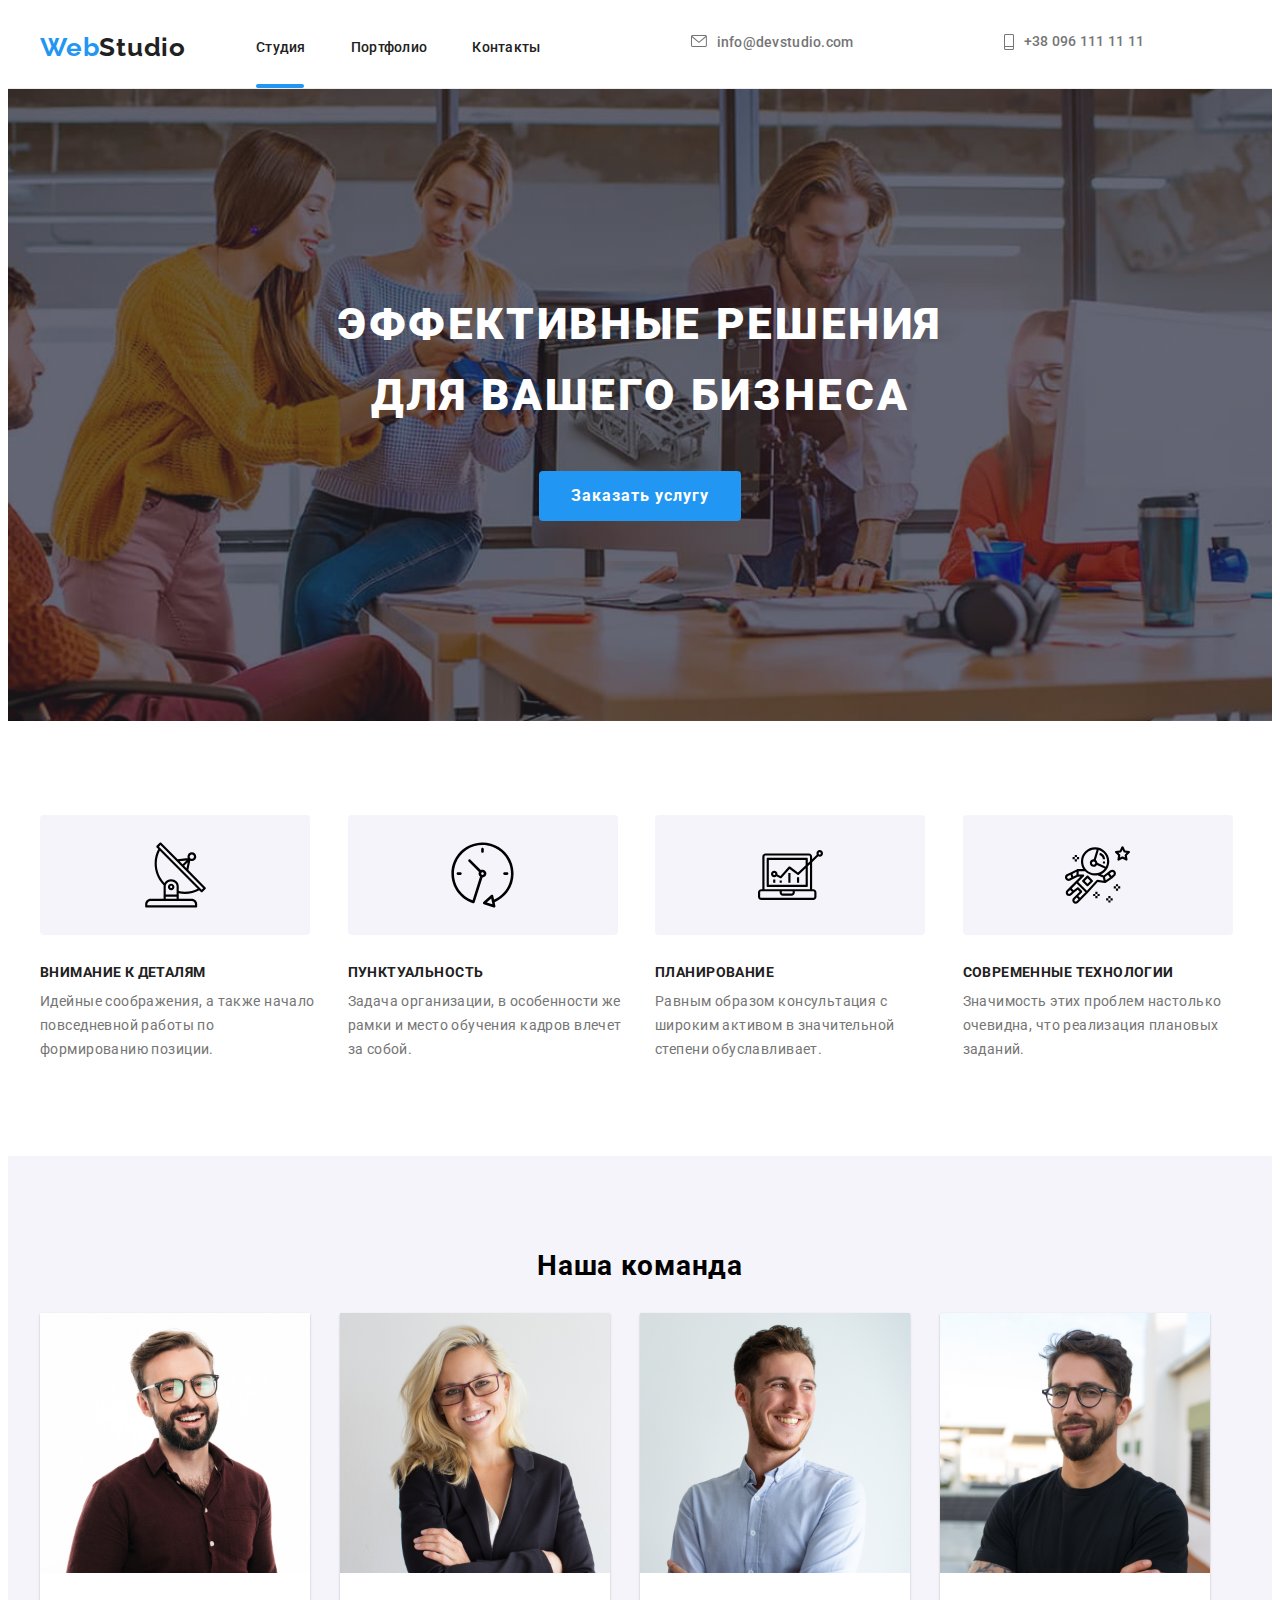
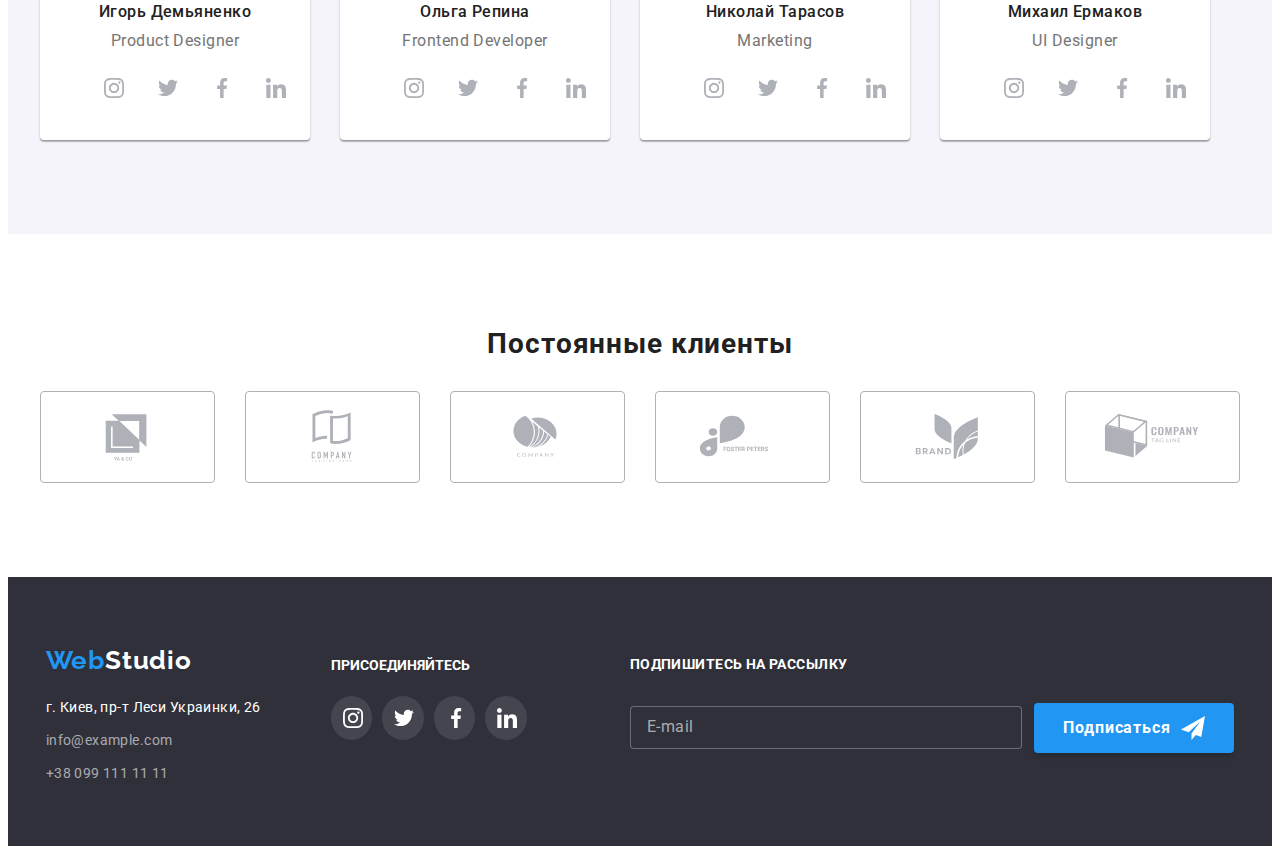
==== commit f1c7da63: "Исправляет мобюменю" ====
--- a/index.html
+++ b/index.html
@@ -92,7 +92,7 @@
     <main>
         <section class="hero">
             <div class="container">
-                <h1 class="hero-title">Эффективные решения для вашего бизнеса</h1>
+                <h1 class="hero-title">Эффективные решения <br> для вашего бизнеса</h1>
                 <button class="header-btn btn" data-modal-open type="button">Заказать услугу</button>
             </div>
         </section>
--- a/css/main.min.css
+++ b/css/main.min.css
@@ -1,2 +1,2 @@
-:root{--primary-title-color: #ffffff;--secondary-title-color: #212121;--third-title-color: #2f303a;--primary-text-color: #757575;--secondary-text-color: #212121;--third-text-color: rgba(255, 255, 255, 0.6);--accent-color: #2196f3}.visually-hidden{position:relative;width:1px;height:1px;margin:-1px;padding:0;overflow:hidden;border:0;clip:rect(0 0 0 0)}.backdrop,.submit-btn,.close-svg,.check-text,.check-text span,.clients__link,.clients__logo,.icon-border,.portfolio{-webkit-box-align:center;-ms-flex-align:center;align-items:center;-webkit-box-pack:center;-ms-flex-pack:center;justify-content:center}p,h1,h2,h3,h4,h5,h6{margin:0}ul{margin:0;padding-left:0}img{display:block;width:100%;height:auto}.link{text-decoration:none}.list{list-style:none}.container{width:100%;margin:0 auto;padding-left:15px;padding-right:15px}@media screen and (min-width: 480px){.container{width:480px}}@media screen and (min-width: 768px){.container{width:768px}}@media screen and (min-width: 1200px){.container{width:1200px}}.btn{padding-top:10px;padding-bottom:10px;padding-right:32px;padding-left:32px;font-family:Roboto;font-style:normal;font-weight:bold;font-size:16px;line-height:1.87;text-align:center;letter-spacing:0.06em;border-radius:4px}.btn-list{font-family:Roboto;font-style:normal;font-weight:500;font-size:16px;line-height:1.62;text-align:center;letter-spacing:0.03em;color:var(--secondary-title-color);padding:6px 22px;border:none;-webkit-transition:background-color 250ms cubic-bezier(0.4, 0, 0.2, 1);transition:background-color 250ms cubic-bezier(0.4, 0, 0.2, 1)}.btn-list:hover{background-color:var(--accent-color);color:var(--primary-title-color);-webkit-box-shadow:0px 3px 1px rgba(0,0,0,0.1),0px 1px 2px rgba(0,0,0,0.08),0px 2px 2px rgba(0,0,0,0.12);box-shadow:0px 3px 1px rgba(0,0,0,0.1),0px 1px 2px rgba(0,0,0,0.08),0px 2px 2px rgba(0,0,0,0.12)}.btn-list:focus{background-color:var(--accent-color);color:var(--primary-title-color);-webkit-box-shadow:0px 3px 1px rgba(0,0,0,0.1),0px 1px 2px rgba(0,0,0,0.08),0px 2px 2px rgba(0,0,0,0.12);box-shadow:0px 3px 1px rgba(0,0,0,0.1),0px 1px 2px rgba(0,0,0,0.08),0px 2px 2px rgba(0,0,0,0.12)}.current-studio::after{content:"";position:absolute;width:48px;height:4px;border-radius:2px;background-color:var(--accent-color);display:block;margin-top:28px;margin-bottom:0}.current-portfolio::after{content:"";position:absolute;width:76px;height:4px;border-radius:2px;background-color:var(--accent-color);display:block;margin-top:28px;margin-bottom:0}.feature-list{margin-bottom:-30px}@media screen and (min-width: 768px){.feature-list{display:-webkit-box;display:-ms-flexbox;display:flex;-ms-flex-wrap:wrap;flex-wrap:wrap;margin-right:-30px}}.feature-item{margin-bottom:30px}@media screen and (min-width: 768px){.feature-item{-ms-flex-preferred-size:calc(100% / 2 - 30px);flex-basis:calc(100% / 2 - 30px);margin-right:30px}}@media screen and (min-width: 1200px){.feature-item{-ms-flex-preferred-size:calc(100% / 4 - 30px);flex-basis:calc(100% / 4 - 30px);margin-right:30px}}.icon-border{height:120px;background:#f5f4fa;border-radius:4px}@media screen and (min-width: 480px){.icon-border{width:450px}}@media screen and (min-width: 768px){.icon-border{width:354px}}@media screen and (min-width: 1200px){.icon-border{width:270px}}.advant{padding-bottom:94px}.advant-list{display:-webkit-box;display:-ms-flexbox;display:flex}.advant-item{margin-right:30px}.advant-item:nth(:last-child){margin-right:30px}.advant-item{position:relative}.advant-text{position:absolute;font-family:Roboto;bottom:0;background-color:rgba(47,48,58,0.8);padding:27px;font-weight:700;font-size:14px;line-height:1.14;text-align:center;text-transform:uppercase;color:var(--primary-title-color);width:100%}.advant-title{font-family:Roboto;font-style:normal;font-size:36px;font-weight:bold;line-height:1.16;letter-spacing:.03em;margin-bottom:50px;text-align:center}@media screen and (min-width: 480px){.advant-title{font-size:28px;margin-bottom:30px}}@media screen and (min-width: 768px){.advant-title{font-size:28px;margin-bottom:30px}}.section{padding-top:60px;padding-bottom:60px}@media screen and (min-width: 1200px){.section{padding-top:94px;padding-bottom:94px}}.section-title{font-family:Roboto;font-style:normal;font-weight:bold;font-size:14px;line-height:1.14;letter-spacing:0.03em;text-transform:uppercase;color:var(--secondary-title-color);margin-right:30px;margin-top:30px;text-align:center}@media screen and (min-width: 768px){.section-title{text-align:start}}@media screen and (min-width: 1200px){.section-title{text-align:start}}.section-title-list{margin-top:10px;font-family:Roboto;font-style:normal;font-size:14px;font-weight:normal;line-height:1.71;letter-spacing:.03em;color:var(--primary-text-color)}.social{-webkit-box-align:center;-ms-flex-align:center;align-items:center;-webkit-box-pack:justify;-ms-flex-pack:justify;justify-content:space-between;display:-webkit-box;display:-ms-flexbox;display:flex;margin-top:16px;padding:0 32px;list-style:none}.social__logo{width:44px;height:44px;margin-right:10px}.social__logo:hover{border-radius:50%;background-color:var(--accent-color);fill:var(--primary-title-color)}.social__link{width:44px;height:44px;display:block;border-radius:50%;color:#afb1b8;-webkit-transition:background-color 250ms cubic-bezier(0.4, 0, 0.2, 1);transition:background-color 250ms cubic-bezier(0.4, 0, 0.2, 1)}.social__link:hover,.social__link:focus{color:#ffffff;background-color:var(--accent-color)}.social__svg{margin:12px 0px 0px 12px;fill:currentColor;-webkit-transition:fill 250ms cubic-bezier(0.4, 0, 0.2, 1);transition:fill 250ms cubic-bezier(0.4, 0, 0.2, 1)}.social__svg:hover{fill:var(--primary-title-color)}.backdrop{position:fixed;width:100vw;height:100vh;background-color:rgba(0,0,0,0.2);top:0;display:-webkit-box;display:-ms-flexbox;display:flex;-webkit-transition:opacity 300ms ease-in-out, visibility 300ms ease-in-out;transition:opacity 300ms ease-in-out, visibility 300ms ease-in-out}.backdrop.is-hidden{opacity:0;visibility:hidden;pointer-events:none}.submit-btn{background-color:var(--accent-color);color:var(--primary-title-color);border:none;-webkit-box-shadow:0px 4px 4px rgba(0,0,0,0.15);box-shadow:0px 4px 4px rgba(0,0,0,0.15);font-family:Roboto;font-style:normal;font-weight:700;font-size:16px;line-height:1.87;letter-spacing:0.06em;cursor:pointer;min-height:43px;margin-left:12px;display:-webkit-inline-box;display:-ms-inline-flexbox;display:inline-flex;padding:10px 29px}.submit-btn::after{content:"";display:inline-block;width:24px;height:24px;margin-left:10px;background-image:url(../images/send.svg)}.modal{background-color:#ffffff;border-radius:4px;position:relative;padding:40px 39px 40px 41px;width:450px;min-height:609px}@media screen and (min-width: 1200px){.modal{width:528px;min-height:581px}}.close-btn{position:absolute;right:8px;top:8px;width:30px;height:30px;background-color:transparent;border-radius:50%;border:1px solid rgba(0,0,0,0.1)}.close-svg{position:absolute;right:9px;top:9px;display:-webkit-box;display:-ms-flexbox;display:flex;color:var(--secondary-text-color);-webkit-transition:fill 250ms cubic-bezier(0.4, 0, 0.2, 1);transition:fill 250ms cubic-bezier(0.4, 0, 0.2, 1)}.close-svg:hover{fill:var(--accent-color)}.modal-title{font-family:Roboto;font-size:20px;line-height:1.5;font-weight:700;letter-spacing:0.03em;color:#212121;margin-bottom:30px;text-align:center}@media screen and (min-width: 768px){.modal-title{margin-bottom:30px}}@media screen and (min-width: 1200px){.modal-title{margin-bottom:40px}}.modal-field{margin-bottom:10px}.modal-input{width:100%;height:40px;border-radius:4px;border:1px solid rgba(33,33,33,0.2);background:transparent;margin-top:4px;padding-left:42px;padding-right:20px;outline:none;-webkit-transition:border-color 250ms cubic-bezier(0.4, 0, 0.2, 1);transition:border-color 250ms cubic-bezier(0.4, 0, 0.2, 1)}.modal-input:focus{border-color:var(--accent-color)}.modal-input:focus+.input-icon{fill:var(--accent-color)}.input-wrapper{display:block;position:relative}.input-label{font-family:Roboto;font-size:12px;line-height:1.16px;letter-spacing:0.01em;color:#757575;margin-bottom:4px}.modal-text-input{width:100%;height:120px;border-radius:4px;border:1px solid rgba(33,33,33,0.2);resize:none;padding:12px 16px;margin-top:4px}.input-icon{position:absolute;left:15px;top:50%;-webkit-transform:translateY(-50%);transform:translateY(-50%)}.modal-btn{display:block;margin:0 auto;width:200px;min-height:50px;-webkit-box-shadow:0px 4px 4px rgba(0,0,0,0.15);box-shadow:0px 4px 4px rgba(0,0,0,0.15);border-radius:4px;color:var(--primary-title-color);background-color:var(--accent-color);border:none;font-family:Roboto;font-size:16px;line-height:1.87px;letter-spacing:0.06em}.check-text{font-family:Roboto;font-size:12px;line-height:1.71;letter-spacing:0.03em;color:var(--primary-text-color);display:-webkit-box;display:-ms-flexbox;display:flex;margin-bottom:30px}.check-text span{width:16px;height:15px;border:2px solid #212121;margin-right:9px;border-radius:2px;display:-webkit-box;display:-ms-flexbox;display:flex}.modal-checkbox:checked+.check-text span{background-color:var(--accent-color);border:none}.check-link{color:var(--accent-color)}.header{border-bottom:1px solid #ececec;padding-top:24px;padding-bottom:25px}.header-nav{display:-webkit-box;display:-ms-flexbox;display:flex;-webkit-box-align:center;-ms-flex-align:center;align-items:center}.header-container{display:-webkit-box;display:-ms-flexbox;display:flex;-webkit-box-align:center;-ms-flex-align:center;align-items:center}.header-nav__list{display:-webkit-box;display:-ms-flexbox;display:flex;display:none}@media screen and (min-width: 768px){.header-nav__list{display:-webkit-box;display:-ms-flexbox;display:flex}}@media screen and (min-width: 1200px){.header-nav__list{display:-webkit-box;display:-ms-flexbox;display:flex}}.header-nav__item:not(:last-child){margin-right:50px}.header-nav__contacts-link{display:none}@media screen and (min-width: 768px){.header-nav__contacts-link{display:-webkit-box;display:-ms-flexbox;display:flex;-webkit-box-orient:vertical;-webkit-box-direction:normal;-ms-flex-direction:column;flex-direction:column}}@media screen and (min-width: 768px){.header-nav__contacts-link{display:-webkit-inline-box;display:-ms-inline-flexbox;display:inline-flex}}@media screen and (min-width: 1200px){.header-nav__contacts-link{display:-webkit-box;display:-ms-flexbox;display:flex;-webkit-box-orient:horizontal;-webkit-box-direction:normal;-ms-flex-direction:row;flex-direction:row;-webkit-box-align:center;-ms-flex-align:center;align-items:center;margin-left:auto}}.header-logo{margin-right:93px}@media screen and (min-width: 768px){.header-logo{margin-right:88px}}.header-logo__web{font-family:Raleway;font-style:normal;font-size:26px;font-weight:bold;line-height:1.19;letter-spacing:.03em;color:var(--accent-color);font-size:24px;line-height:1.16}@media screen and (min-width: 768px){.header-logo__web{font-size:24px}}@media screen and (min-width: 1200px){.header-logo__web{font-size:26px;line-height:1.19}}.header-logo__studio{font-family:Raleway;font-style:normal;font-size:26px;font-weight:bold;line-height:1.19;letter-spacing:.03em;color:var(--secondary-title-color);font-size:24px;line-height:1.16}@media screen and (min-width: 768px){.header-logo__studio{font-size:24px}}@media screen and (min-width: 1200px){.header-logo__studio{font-size:26px;line-height:1.19}}.header-nav__link{font-family:Roboto;font-style:normal;font-size:14px;font-weight:500;line-height:1.14;letter-spacing:.02em;color:var(--secondary-title-color);-webkit-transition:color 250ms cubic-bezier(0.4, 0, 0.2, 1);transition:color 250ms cubic-bezier(0.4, 0, 0.2, 1)}.header-nav__link:hover,.header-nav__link:focus{color:var(--accent-color)}.header-nav__contact-link{font-family:Roboto;font-style:normal;font-size:14px;font-weight:500;line-height:1.14;letter-spacing:.02em;color:var(--primary-text-color)}.header-nav__contact-link:hover,.header-nav__contact-link:focus{color:var(--accent-color)}@media screen and (min-width: 768px){.header-nav__contact-link{display:-webkit-inline-box;display:-ms-inline-flexbox;display:inline-flex;margin-left:84px;margin-bottom:10px}}.header-nav__logo-link{position:relative}@media screen and (min-width: 768px){.header-nav__logo-link{font-size:24px}}.header-nav__contact-icon{margin-right:10px;fill:currentColor}.header-btn{font-weight:700;color:var(--primary-title-color);background:var(--accent-color);padding:10px 32px;display:inline-block;-webkit-box-align:center;-ms-flex-align:center;align-items:center;text-align:center;margin:0 auto;border-radius:4px;border:none}.portfolio-page__header-btn-list{text-align:center}.menu-open-btn,.menu-close-btn{width:40px;height:40px;display:-webkit-box;display:-ms-flexbox;display:flex;-webkit-box-align:center;-ms-flex-align:center;align-items:center;-webkit-box-pack:center;-ms-flex-pack:center;justify-content:center;margin-left:auto;border:none;background-color:transparent;cursor:pointer}@media screen and (min-width: 480px){.menu-open-btn{display:-webkit-box;display:-ms-flexbox;display:flex}}@media screen and (min-width: 768px){.menu-open-btn{display:none}}@media screen and (min-width: 1200px){.menu-open-btn{display:none}}.menu-open-btn span{width:24px;height:3px;background-color:#212121;display:block;position:relative}.menu-open-btn span::after,.menu-open-btn span::before{content:"";display:block;width:100%;height:3px;background-color:#212121;position:absolute}.menu-open-btn span::before{bottom:7px}.menu-open-btn span::after{top:7px}.menu-close-btn span{width:24px;height:3px;background-color:#212121;display:block;position:relative;-webkit-transform:rotate(45deg);transform:rotate(45deg)}.menu-close-btn span::before{content:"";width:24px;height:3px;background-color:#212121;display:block;position:absolute;-webkit-transform:rotate(-90deg);transform:rotate(-90deg)}.mob-menu{width:480px;height:100vh;position:absolute;background-color:#ffffff;padding:21px 26px 0 40px;display:-webkit-box;display:-ms-flexbox;display:flex;-webkit-box-pack:justify;-ms-flex-pack:justify;justify-content:space-between}.mob-menu-list{margin-bottom:302px}.mob-menu-content{display:-webkit-box;display:-ms-flexbox;display:flex;-webkit-box-orient:vertical;-webkit-box-direction:normal;-ms-flex-direction:column;flex-direction:column;-webkit-box-pack:justify;-ms-flex-pack:justify;justify-content:space-between}.mob-menu-item:not(:last-child){margin-bottom:36px}.mob-menu-item .mob-menu-link{font-family:Roboto;font-style:normal;font-weight:500;font-size:40px;line-height:1.17;letter-spacing:0.02em;color:#2196f3}.mob-menu-tel{font-weight:500;font-size:34px;line-height:1.17;letter-spacing:0.02em;color:#2196f3;display:block;margin-bottom:32px}.mob-menu-email{font-weight:500;font-size:24px;line-height:1.16;letter-spacing:0.02em;color:#757575}.social-nav-menu{display:-webkit-box;display:-ms-flexbox;display:flex;-webkit-box-align:center;-ms-flex-align:center;align-items:center;-webkit-box-pack:justify;-ms-flex-pack:justify;justify-content:space-between;-ms-flex-wrap:wrap;flex-wrap:wrap}.social-nav-menu__navigation{margin-top:64px;margin-right:20px;font-weight:500;font-size:18px;line-height:1.22;letter-spacing:0.02em}.social-nav-menu__link{color:#2196f3}.hero{background-image:-webkit-gradient(linear, left top, left bottom, from(rgba(47,48,58,0.4)), to(rgba(47,48,58,0.4))),url(../images/img-hero.jpg);background-image:linear-gradient(rgba(47,48,58,0.4), rgba(47,48,58,0.4)),url(../images/img-hero.jpg);background-repeat:no-repeat;background-position:center;background-size:cover;text-align:center;padding-top:118px;padding-bottom:118px}@media screen and (min-width: 1200px){.hero{padding-top:200px;padding-bottom:200px}}@media (min-device-pixel-ratio: 2), (-webkit-min-device-pixel-ratio: 2), (min-resolution: 192dpi), (min-resolution: 2dppx){.hero{background-image:-webkit-gradient(linear, left top, left bottom, from(rgba(47,48,58,0.4)), to(rgba(47,48,58,0.4))),url(../images/hero-mobile2x.jpg);background-image:linear-gradient(rgba(47,48,58,0.4), rgba(47,48,58,0.4)),url(../images/hero-mobile2x.jpg)}}@media screen and (min-width: 768px){.hero{background-image:-webkit-gradient(linear, left top, left bottom, from(rgba(47,48,58,0.4)), to(rgba(47,48,58,0.4))),url(../images/hero-tablet.jpg);background-image:linear-gradient(rgba(47,48,58,0.4), rgba(47,48,58,0.4)),url(../images/hero-tablet.jpg)}}@media screen and (min-width: 768px) and (min-device-pixel-ratio: 2), screen and (min-width: 768px) and (-webkit-min-device-pixel-ratio: 2), screen and (min-width: 768px) and (min-resolution: 192dpi), screen and (min-width: 768px) and (min-resolution: 2dppx){.hero{background-image:-webkit-gradient(linear, left top, left bottom, from(rgba(47,48,58,0.4)), to(rgba(47,48,58,0.4))),url(../images/hero-tablet2x.jpg);background-image:linear-gradient(rgba(47,48,58,0.4), rgba(47,48,58,0.4)),url(../images/hero-tablet2x.jpg)}}@media screen and (min-width: 1200px){.hero{background-image:-webkit-gradient(linear, left top, left bottom, from(rgba(47,48,58,0.4)), to(rgba(47,48,58,0.4))),url(../images/hero-desctop.jpg);background-image:linear-gradient(rgba(47,48,58,0.4), rgba(47,48,58,0.4)),url(../images/hero-desctop.jpg)}}@media screen and (min-width: 1200px) and (min-device-pixel-ratio: 2), screen and (min-width: 1200px) and (-webkit-min-device-pixel-ratio: 2), screen and (min-width: 1200px) and (min-resolution: 192dpi), screen and (min-width: 1200px) and (min-resolution: 2dppx){.hero{background-image:-webkit-gradient(linear, left top, left bottom, from(rgba(47,48,58,0.4)), to(rgba(47,48,58,0.4))),url(../images/hero-desctop2x.jpg);background-image:linear-gradient(rgba(47,48,58,0.4), rgba(47,48,58,0.4)),url(../images/hero-desctop2x.jpg)}}.hero-title{text-align:center;font-family:Roboto;font-style:normal;font-size:26px;font-size:44px;font-weight:900;line-height:1.36;letter-spacing:.06em;text-transform:uppercase;color:var(--primary-title-color)}@media screen and (min-width: 768px){.hero-title{font-weight:900;font-size:26px;line-height:1.61;text-align:center;letter-spacing:0.06em;text-transform:uppercase;font-size:26px}}@media screen and (min-width: 1200px){.hero-title{font-size:44px;max-width:696px}}@media screen and (min-width: 480px){.hero-title{margin-bottom:40px}}.hero-title{margin:0 auto}@media screen and (min-width: 480px){.hero-title{margin-bottom:40px}}.header{border-bottom:1px solid #ececec;padding-top:24px;padding-bottom:25px}.header-nav{display:-webkit-box;display:-ms-flexbox;display:flex;-webkit-box-align:center;-ms-flex-align:center;align-items:center}.header-container{display:-webkit-box;display:-ms-flexbox;display:flex;-webkit-box-align:center;-ms-flex-align:center;align-items:center}.header-nav__list{display:-webkit-box;display:-ms-flexbox;display:flex;display:none}@media screen and (min-width: 768px){.header-nav__list{display:-webkit-box;display:-ms-flexbox;display:flex}}@media screen and (min-width: 1200px){.header-nav__list{display:-webkit-box;display:-ms-flexbox;display:flex}}.header-nav__item:not(:last-child){margin-right:50px}.header-nav__contacts-link{display:none}@media screen and (min-width: 768px){.header-nav__contacts-link{display:-webkit-box;display:-ms-flexbox;display:flex;-webkit-box-orient:vertical;-webkit-box-direction:normal;-ms-flex-direction:column;flex-direction:column}}@media screen and (min-width: 768px){.header-nav__contacts-link{display:-webkit-inline-box;display:-ms-inline-flexbox;display:inline-flex}}@media screen and (min-width: 1200px){.header-nav__contacts-link{display:-webkit-box;display:-ms-flexbox;display:flex;-webkit-box-orient:horizontal;-webkit-box-direction:normal;-ms-flex-direction:row;flex-direction:row;-webkit-box-align:center;-ms-flex-align:center;align-items:center;margin-left:auto}}.header-logo{margin-right:93px}@media screen and (min-width: 768px){.header-logo{margin-right:88px}}.header-logo__web{font-family:Raleway;font-style:normal;font-size:26px;font-weight:bold;line-height:1.19;letter-spacing:.03em;color:var(--accent-color);font-size:24px;line-height:1.16}@media screen and (min-width: 768px){.header-logo__web{font-size:24px}}@media screen and (min-width: 1200px){.header-logo__web{font-size:26px;line-height:1.19}}.header-logo__studio{font-family:Raleway;font-style:normal;font-size:26px;font-weight:bold;line-height:1.19;letter-spacing:.03em;color:var(--secondary-title-color);font-size:24px;line-height:1.16}@media screen and (min-width: 768px){.header-logo__studio{font-size:24px}}@media screen and (min-width: 1200px){.header-logo__studio{font-size:26px;line-height:1.19}}.header-nav__link{font-family:Roboto;font-style:normal;font-size:14px;font-weight:500;line-height:1.14;letter-spacing:.02em;color:var(--secondary-title-color);-webkit-transition:color 250ms cubic-bezier(0.4, 0, 0.2, 1);transition:color 250ms cubic-bezier(0.4, 0, 0.2, 1)}.header-nav__link:hover,.header-nav__link:focus{color:var(--accent-color)}.header-nav__contact-link{font-family:Roboto;font-style:normal;font-size:14px;font-weight:500;line-height:1.14;letter-spacing:.02em;color:var(--primary-text-color)}.header-nav__contact-link:hover,.header-nav__contact-link:focus{color:var(--accent-color)}@media screen and (min-width: 768px){.header-nav__contact-link{display:-webkit-inline-box;display:-ms-inline-flexbox;display:inline-flex;margin-left:84px;margin-bottom:10px}}.header-nav__logo-link{position:relative}@media screen and (min-width: 768px){.header-nav__logo-link{font-size:24px}}.header-nav__contact-icon{margin-right:10px;fill:currentColor}.header-btn{font-weight:700;color:var(--primary-title-color);background:var(--accent-color);padding:10px 32px;display:inline-block;-webkit-box-align:center;-ms-flex-align:center;align-items:center;text-align:center;margin:0 auto;border-radius:4px;border:none}.portfolio-page__header-btn-list{text-align:center}.menu-open-btn,.menu-close-btn{width:40px;height:40px;display:-webkit-box;display:-ms-flexbox;display:flex;-webkit-box-align:center;-ms-flex-align:center;align-items:center;-webkit-box-pack:center;-ms-flex-pack:center;justify-content:center;margin-left:auto;border:none;background-color:transparent;cursor:pointer}@media screen and (min-width: 480px){.menu-open-btn{display:-webkit-box;display:-ms-flexbox;display:flex}}@media screen and (min-width: 768px){.menu-open-btn{display:none}}@media screen and (min-width: 1200px){.menu-open-btn{display:none}}.menu-open-btn span{width:24px;height:3px;background-color:#212121;display:block;position:relative}.menu-open-btn span::after,.menu-open-btn span::before{content:"";display:block;width:100%;height:3px;background-color:#212121;position:absolute}.menu-open-btn span::before{bottom:7px}.menu-open-btn span::after{top:7px}.menu-close-btn span{width:24px;height:3px;background-color:#212121;display:block;position:relative;-webkit-transform:rotate(45deg);transform:rotate(45deg)}.menu-close-btn span::before{content:"";width:24px;height:3px;background-color:#212121;display:block;position:absolute;-webkit-transform:rotate(-90deg);transform:rotate(-90deg)}.mob-menu{width:480px;height:100vh;position:absolute;background-color:#ffffff;padding:21px 26px 0 40px;display:-webkit-box;display:-ms-flexbox;display:flex;-webkit-box-pack:justify;-ms-flex-pack:justify;justify-content:space-between}.mob-menu-list{margin-bottom:302px}.mob-menu-content{display:-webkit-box;display:-ms-flexbox;display:flex;-webkit-box-orient:vertical;-webkit-box-direction:normal;-ms-flex-direction:column;flex-direction:column;-webkit-box-pack:justify;-ms-flex-pack:justify;justify-content:space-between}.mob-menu-item:not(:last-child){margin-bottom:36px}.mob-menu-item .mob-menu-link{font-family:Roboto;font-style:normal;font-weight:500;font-size:40px;line-height:1.17;letter-spacing:0.02em;color:#2196f3}.mob-menu-tel{font-weight:500;font-size:34px;line-height:1.17;letter-spacing:0.02em;color:#2196f3;display:block;margin-bottom:32px}.mob-menu-email{font-weight:500;font-size:24px;line-height:1.16;letter-spacing:0.02em;color:#757575}.social-nav-menu{display:-webkit-box;display:-ms-flexbox;display:flex;-webkit-box-align:center;-ms-flex-align:center;align-items:center;-webkit-box-pack:justify;-ms-flex-pack:justify;justify-content:space-between;-ms-flex-wrap:wrap;flex-wrap:wrap}.social-nav-menu__navigation{margin-top:64px;margin-right:20px;font-weight:500;font-size:18px;line-height:1.22;letter-spacing:0.02em}.social-nav-menu__link{color:#2196f3}.empl{background-color:#f5f4fa;padding-top:60px;padding-bottom:60px}@media screen and (min-width: 1200px){.empl{padding-top:94px;padding-bottom:94px}}.employee__list{font-family:Roboto;font-style:normal;font-size:16px;font-weight:500;line-height:1.18;letter-spacing:.03em;color:var(--secondary-title-color)}.employee__item{font-family:Roboto;font-style:normal;font-size:16px;font-weight:normal;line-height:1.18;letter-spacing:.03em;color:var(--primary-text-color)}.employee{margin-bottom:-30px}@media screen and (min-width: 768px){.employee{display:-webkit-box;display:-ms-flexbox;display:flex;-ms-flex-wrap:wrap;flex-wrap:wrap}}@media screen and (min-width: 1200px){.employee{display:-webkit-box;display:-ms-flexbox;display:flex;-ms-flex-wrap:nowrap;flex-wrap:nowrap}}.employee__element{width:100%;margin-bottom:30px;-webkit-box-shadow:0px 2px 1px rgba(0,0,0,0.2),0px 1px 1px rgba(0,0,0,0.14),0px 1px 3px #0000001f;box-shadow:0px 2px 1px rgba(0,0,0,0.2),0px 1px 1px rgba(0,0,0,0.14),0px 1px 3px #0000001f;background-color:#fff;border-radius:0px 0px 4px 4px}@media screen and (min-width: 768px){.employee__element{-ms-flex-preferred-size:calc(100% / 2 - 30px);flex-basis:calc(100% / 2 - 30px);margin-right:30px}}.employee__element:last-child{margin-right:0}@media screen and (min-width: 1200px){.employee__element{-ms-flex-preferred-size:calc(100% / 4 - 30px);flex-basis:calc(100% / 4 - 30px);margin-right:30px;width:270px}}.employee__team{padding-top:30px;padding-bottom:30px}.employee__list{text-align:center}.employee__item{text-align:center;margin-top:10px}.clients{padding-top:60px;padding-bottom:60px}@media screen and (min-width: 1200px){.clients{padding-top:94px;padding-bottom:94px}}.clients__title{font-family:Roboto;font-style:normal;color:#212121;font-size:36px;font-weight:bold;line-height:1.16;letter-spacing:.03em;text-align:center;margin-bottom:50px}@media screen and (min-width: 480px){.clients__title{font-size:28px;margin-bottom:30px}}@media screen and (min-width: 768px){.clients__title{font-size:28px;margin-bottom:30px}}@media screen and (min-width: 480px){.clients__content{display:-webkit-box;display:-ms-flexbox;display:flex;-ms-flex-wrap:wrap;flex-wrap:wrap;margin-bottom:-30px;margin-right:-30px}}@media screen and (min-width: 1200px){.clients__content{display:-webkit-box;display:-ms-flexbox;display:flex;-ms-flex-wrap:nowrap;flex-wrap:nowrap}}.clients__link{display:-webkit-box;display:-ms-flexbox;display:flex;-webkit-box-sizing:border-box;box-sizing:border-box;border-radius:4px;color:#afb1b8;width:170px;height:92px;-webkit-transition:border 250ms cubic-bezier(0.4, 0, 0.2, 1);transition:border 250ms cubic-bezier(0.4, 0, 0.2, 1)}.clients__link:hover,.clients__link:focus{color:var(--accent-color);border-color:var(--accent-color)}.clients__logo{display:-webkit-box;display:-ms-flexbox;display:flex;border:1px solid #afb1b8;-webkit-box-sizing:border-box;box-sizing:border-box;border-radius:4px;margin-left:0px;width:170px;height:92px;-webkit-transition:border 250ms cubic-bezier(0.4, 0, 0.2, 1);transition:border 250ms cubic-bezier(0.4, 0, 0.2, 1);width:100%;margin-bottom:30px;margin-right:30px}.clients__logo:first-child{margin-left:0px}.clients__logo:hover,.clients__logo:focus{color:var(--accent-color);border-color:var(--accent-color)}@media screen and (min-width: 480px){.clients__logo{-ms-flex-preferred-size:calc(100% / 2 - 30px);flex-basis:calc(100% / 2 - 30px)}}@media screen and (min-width: 768px){.clients__logo{-ms-flex-preferred-size:calc(100% / 3 - 30px);flex-basis:calc(100% / 3 - 30px)}}@media screen and (min-width: 1200px){.clients__logo{-ms-flex-preferred-size:calc(100% / 6 - 30px);flex-basis:calc(100% / 6 - 30px)}}.icon-border{display:-webkit-box;display:-ms-flexbox;display:flex}.clients__icon-logo{fill:currentColor;width:106px;height:60px;-webkit-transition:fill 250ms cubic-bezier(0.4, 0, 0.2, 1);transition:fill 250ms cubic-bezier(0.4, 0, 0.2, 1)}.footer{padding-top:60px;padding-bottom:60px}.footer-logo{display:-webkit-box;display:-ms-flexbox;display:flex;-webkit-box-orient:vertical;-webkit-box-direction:normal;-ms-flex-direction:column;flex-direction:column;-webkit-box-align:center;-ms-flex-align:center;align-items:center;-webkit-box-pack:center;-ms-flex-pack:center;justify-content:center;margin:0;padding:0;list-style:none}@media screen and (min-width: 1200px){.footer-logo{display:-webkit-box;display:-ms-flexbox;display:flex;-webkit-box-orient:horizontal;-webkit-box-direction:normal;-ms-flex-direction:row;flex-direction:row;-webkit-box-align:baseline;-ms-flex-align:baseline;align-items:baseline}}@media screen and (min-width: 768px){.tablet-footer{display:-webkit-box;display:-ms-flexbox;display:flex}}@media screen and (min-width: 1200px){.tablet-footer{display:-webkit-box;display:-ms-flexbox;display:flex}}.mob-footer-logo{text-align:center}@media screen and (min-width: 1200px){.mob-footer-logo{display:-webkit-box;display:-ms-flexbox;display:flex;text-align:start}}.footer-web{font-family:Raleway;font-style:normal;font-size:26px;font-weight:bold;line-height:1.19;letter-spacing:.03em;color:var(--accent-color)}.footer-studio{font-family:Raleway;font-style:normal;font-size:26px;font-weight:bold;line-height:1.19;letter-spacing:.03em;color:var(--primary-title-color)}.footer{background-color:var(--third-title-color)}.footer{padding-top:60px;padding-bottom:60px}.footer-list{margin-top:9px}.address{font-family:Roboto;font-style:normal;font-size:14px;font-weight:normal;line-height:1.71;letter-spacing:.03em;color:var(--primary-title-color)}.footer-adress{margin-top:20px;text-align:center}@media screen and (min-width: 1200px){.footer-adress{text-align:start}}.footer-contacts{font-family:Roboto;font-style:normal;font-size:14px;font-weight:normal;line-height:1.71;letter-spacing:.03em;color:var(--third-text-color)}.footer-item{border-radius:50%;background-color:rgba(255,255,255,0.1)}.footer-item:hover,.footer-item:focus{fill:white;background-color:var(--accent-color);border-radius:50%}@media screen and (min-width: 1200px){.footer-item{margin-right:10px}}.footer-icon{fill:white}.footer-social{width:206px}@media screen and (min-width: 768px){.footer-social{margin-left:165px}}@media screen and (min-width: 1200px){.footer-social{margin-left:70px}}.footer-social-list{display:-webkit-box;display:-ms-flexbox;display:flex;padding:0;margin-top:0;list-style:none;-webkit-box-pack:justify;-ms-flex-pack:justify;justify-content:space-between;-webkit-box-align:center;-ms-flex-align:center;align-items:center}.footer-title{color:#ffffff;font-family:Roboto;padding:60px 0px 10px 0px;margin-bottom:20px;font-weight:700;font-size:14px;line-height:1.14px;text-transform:uppercase;text-align:center}@media screen and (min-width: 1200px){.footer-title{text-align:start;padding:20px 0px 10px 0px}}.footer-item{width:44px;height:44px;-webkit-transition:background-color 250ms cubic-bezier(0.4, 0, 0.2, 1);transition:background-color 250ms cubic-bezier(0.4, 0, 0.2, 1)}.footer-svg{margin:12px 0px 0px 12px;fill:currentColor}@media screen and (min-width: 1200px){.footer-submit{margin-left:93px}}.footer-submit-text{font-family:Roboto;font-style:normal;font-size:14px;font-weight:700;line-height:1.14;letter-spacing:.03em;text-transform:uppercase;color:var(--primary-title-color);margin-bottom:20px;padding:60px 0px 10px 0px;color:var(--primary-title-color);text-align:center}@media screen and (min-width: 1200px){.footer-submit-text{padding:20px 0px 10px 0px;text-align:start}}.footer-input{width:450px;margin-bottom:20px;border-radius:4px;border:1px solid rgba(255,255,255,0.3);padding:13px 16px;background-color:#2f303a;color:var(--primary-title-color)}.footer-input::-webkit-input-placeholder{font-family:Roboto;font-size:16px;line-height:1.25;color:rgba(255,255,255,0.6);letter-spacing:0.03em}.footer-input:-ms-input-placeholder{font-family:Roboto;font-size:16px;line-height:1.25;color:rgba(255,255,255,0.6);letter-spacing:0.03em}.footer-input::-ms-input-placeholder{font-family:Roboto;font-size:16px;line-height:1.25;color:rgba(255,255,255,0.6);letter-spacing:0.03em}.footer-input::placeholder{font-family:Roboto;font-size:16px;line-height:1.25;color:rgba(255,255,255,0.6);letter-spacing:0.03em}@media screen and (min-width: 1200px){.footer-input{width:358px;margin:0}}.footer-form{display:-webkit-box;display:-ms-flexbox;display:flex;-webkit-box-orient:vertical;-webkit-box-direction:normal;-ms-flex-direction:column;flex-direction:column;-webkit-box-align:center;-ms-flex-align:center;align-items:center;-webkit-box-pack:center;-ms-flex-pack:center;justify-content:center}@media screen and (min-width: 1200px){.footer-form{display:-webkit-box;display:-ms-flexbox;display:flex;-webkit-box-orient:horizontal;-webkit-box-direction:normal;-ms-flex-direction:row;flex-direction:row}}.portfolio-page{padding-top:60px;padding-bottom:60px}@media screen and (min-width: 1200px){.portfolio-page{padding-top:94px;padding-bottom:94px}}.portfolio{display:-webkit-box;display:-ms-flexbox;display:flex;-ms-flex-wrap:wrap;flex-wrap:wrap;-webkit-box-pack:start;-ms-flex-pack:start;justify-content:flex-start;margin-bottom:40px}@media screen and (min-width: 768px){.portfolio{display:-webkit-box;display:-ms-flexbox;display:flex;-webkit-box-pack:center;-ms-flex-pack:center;justify-content:center}}@media screen and (min-width: 1200px){.portfolio{display:-webkit-box;display:-ms-flexbox;display:flex;margin-bottom:50px}}.portfolio-page__item{margin-bottom:15px;margin-right:8px;background-color:var(--accent-color);border-radius:4px}.portfolio-page__project-title{font-family:Roboto;font-style:normal;font-size:18px;font-weight:bold;line-height:2;letter-spacing:.06em;color:var(--secondary-title-color)}.portfolio-page__project-item{font-family:Roboto;font-style:normal;font-size:16px;font-weight:normal;line-height:1.87;letter-spacing:.03em;color:var(--primary-text-color)}.portfolio-page__project-list{display:-webkit-box;display:-ms-flexbox;display:flex;-ms-flex-wrap:wrap;flex-wrap:wrap;margin-right:-30px}.portfolio-page__project-list-item{width:450px;-ms-flex-preferred-size:auto;flex-basis:auto;margin-bottom:30px;-webkit-transition:-webkit-box-shadow 250ms cubic-bezier(0.4, 0, 0.2, 1);transition:-webkit-box-shadow 250ms cubic-bezier(0.4, 0, 0.2, 1);transition:box-shadow 250ms cubic-bezier(0.4, 0, 0.2, 1);transition:box-shadow 250ms cubic-bezier(0.4, 0, 0.2, 1), -webkit-box-shadow 250ms cubic-bezier(0.4, 0, 0.2, 1)}.portfolio-page__project-list-item:hover .project-top-text{-webkit-transform:translateY(0);transform:translateY(0)}.portfolio-page__project-list-item:hover{-webkit-box-shadow:0px 1px 1px rgba(0,0,0,0.12),0px 4px 4px rgba(0,0,0,0.06),1px 4px 6px rgba(0,0,0,0.16);box-shadow:0px 1px 1px rgba(0,0,0,0.12),0px 4px 4px rgba(0,0,0,0.06),1px 4px 6px rgba(0,0,0,0.16)}@media screen and (min-width: 768px){.portfolio-page__project-list-item{width:354px;-ms-flex-preferred-size:calc(100% / 2 - 30px);flex-basis:calc(100% / 2 - 30px);margin-right:30px}}@media screen and (min-width: 1200px){.portfolio-page__project-list-item{width:370px;-ms-flex-preferred-size:calc(100% / 3 - 30px);flex-basis:calc(100% / 3 - 30px);margin-right:30px}}.portfolio-page__projects-content{padding:20px 24px;border:1px solid #eeeeee}.portfolio-page__project-div{position:relative;overflow:hidden}.portfolio-page__project-top-text{display:-webkit-box;display:-ms-flexbox;display:flex;width:322px;height:100%;font-size:18px;font-family:Roboto;line-height:1.5;padding:63px 24px;color:var(--primary-title-color);background-color:rgba(33,150,243,0.9);position:absolute;top:0;height:100%;width:100%;-webkit-transform:translateY(100%);transform:translateY(100%);-webkit-transition:-webkit-transform 300ms linear;transition:-webkit-transform 300ms linear;transition:transform 300ms linear;transition:transform 300ms linear, -webkit-transform 300ms linear}
+:root{--primary-title-color: #ffffff;--secondary-title-color: #212121;--third-title-color: #2f303a;--primary-text-color: #757575;--secondary-text-color: #212121;--third-text-color: rgba(255, 255, 255, 0.6);--accent-color: #2196f3}.visually-hidden{position:relative;width:1px;height:1px;margin:-1px;padding:0;overflow:hidden;border:0;clip:rect(0 0 0 0)}.backdrop,.submit-btn,.close-svg,.check-text,.check-text span,.clients__link,.clients__logo,.icon-border,.portfolio{-webkit-box-align:center;-ms-flex-align:center;align-items:center;-webkit-box-pack:center;-ms-flex-pack:center;justify-content:center}p,h1,h2,h3,h4,h5,h6{margin:0}ul{margin:0;padding-left:0}img{display:block;width:100%;height:auto}.link{text-decoration:none}.list{list-style:none}.container{width:100%;margin:0 auto;padding-left:15px;padding-right:15px}@media screen and (min-width: 480px){.container{width:480px}}@media screen and (min-width: 768px){.container{width:768px}}@media screen and (min-width: 1200px){.container{width:1200px}}.btn{padding-top:10px;padding-bottom:10px;padding-right:32px;padding-left:32px;font-family:Roboto;font-style:normal;font-weight:bold;font-size:16px;line-height:1.87;text-align:center;letter-spacing:0.06em;border-radius:4px}.btn-list{font-family:Roboto;font-style:normal;font-weight:500;font-size:16px;line-height:1.62;text-align:center;letter-spacing:0.03em;color:var(--secondary-title-color);padding:6px 22px;border:none;-webkit-transition:background-color 250ms cubic-bezier(0.4, 0, 0.2, 1);transition:background-color 250ms cubic-bezier(0.4, 0, 0.2, 1)}.btn-list:hover{background-color:var(--accent-color);color:var(--primary-title-color);-webkit-box-shadow:0px 3px 1px rgba(0,0,0,0.1),0px 1px 2px rgba(0,0,0,0.08),0px 2px 2px rgba(0,0,0,0.12);box-shadow:0px 3px 1px rgba(0,0,0,0.1),0px 1px 2px rgba(0,0,0,0.08),0px 2px 2px rgba(0,0,0,0.12)}.btn-list:focus{background-color:var(--accent-color);color:var(--primary-title-color);-webkit-box-shadow:0px 3px 1px rgba(0,0,0,0.1),0px 1px 2px rgba(0,0,0,0.08),0px 2px 2px rgba(0,0,0,0.12);box-shadow:0px 3px 1px rgba(0,0,0,0.1),0px 1px 2px rgba(0,0,0,0.08),0px 2px 2px rgba(0,0,0,0.12)}.current-studio::after{content:"";position:absolute;width:48px;height:4px;border-radius:2px;background-color:var(--accent-color);display:block;margin-top:28px;margin-bottom:0}.current-portfolio::after{content:"";position:absolute;width:76px;height:4px;border-radius:2px;background-color:var(--accent-color);display:block;margin-top:28px;margin-bottom:0}.feature-list{margin-bottom:-30px}@media screen and (min-width: 768px){.feature-list{display:-webkit-box;display:-ms-flexbox;display:flex;-ms-flex-wrap:wrap;flex-wrap:wrap;margin-right:-30px}}.feature-item{margin-bottom:30px}@media screen and (min-width: 768px){.feature-item{-ms-flex-preferred-size:calc(100% / 2 - 30px);flex-basis:calc(100% / 2 - 30px);margin-right:30px}}@media screen and (min-width: 1200px){.feature-item{-ms-flex-preferred-size:calc(100% / 4 - 30px);flex-basis:calc(100% / 4 - 30px);margin-right:30px}}.icon-border{height:120px;background:#f5f4fa;border-radius:4px}@media screen and (min-width: 480px){.icon-border{width:450px}}@media screen and (min-width: 768px){.icon-border{width:354px}}@media screen and (min-width: 1200px){.icon-border{width:270px}}.advant{padding-bottom:94px}@media screen and (min-width: 1199px){.advant{display:none}}.advant-list{display:-webkit-box;display:-ms-flexbox;display:flex}.advant-item{margin-right:30px}.advant-item:nth(:last-child){margin-right:30px}.advant-item{position:relative}.advant-text{position:absolute;font-family:Roboto;bottom:0;background-color:rgba(47,48,58,0.8);padding:27px;font-weight:700;font-size:14px;line-height:1.14;text-align:center;text-transform:uppercase;color:var(--primary-title-color);width:100%}.advant-title{font-family:Roboto;font-style:normal;font-size:36px;font-weight:bold;line-height:1.16;letter-spacing:.03em;margin-bottom:50px;text-align:center}@media screen and (min-width: 480px){.advant-title{font-size:28px;margin-bottom:30px}}@media screen and (min-width: 768px){.advant-title{font-size:28px;margin-bottom:30px}}.section{padding-top:60px;padding-bottom:60px}@media screen and (min-width: 1200px){.section{padding-top:94px;padding-bottom:94px}}.section-title{font-family:Roboto;font-style:normal;font-weight:bold;font-size:14px;line-height:1.14;letter-spacing:0.03em;text-transform:uppercase;color:var(--secondary-title-color);margin-right:30px;margin-top:30px;text-align:center}@media screen and (min-width: 768px){.section-title{text-align:start}}@media screen and (min-width: 1200px){.section-title{text-align:start}}.section-title-list{margin-top:10px;font-family:Roboto;font-style:normal;font-size:14px;font-weight:normal;line-height:1.71;letter-spacing:.03em;color:var(--primary-text-color)}.social{-webkit-box-align:center;-ms-flex-align:center;align-items:center;-webkit-box-pack:justify;-ms-flex-pack:justify;justify-content:space-between;display:-webkit-box;display:-ms-flexbox;display:flex;margin-top:16px;padding:0 32px;list-style:none}@media screen and (min-width: 480px){.social{display:-webkit-box;display:-ms-flexbox;display:flex;width:206px;margin-left:85px}}@media screen and (min-width: 768px){.social{-webkit-box-align:center;-ms-flex-align:center;align-items:center;-webkit-box-pack:justify;-ms-flex-pack:justify;justify-content:space-between;display:-webkit-box;display:-ms-flexbox;display:flex;margin-top:16px;padding:0 32px;list-style:none;margin-left:20px}}@media screen and (min-width: 1200px){.social{-webkit-box-pack:justify;-ms-flex-pack:justify;justify-content:space-between;display:-webkit-box;display:-ms-flexbox;display:flex;margin-top:16px;padding:0 32px;list-style:none}}.social__logo{width:44px;height:44px;margin-right:10px}.social__logo:hover{border-radius:50%;background-color:var(--accent-color);fill:var(--primary-title-color)}.social__link{width:44px;height:44px;display:block;border-radius:50%;color:#afb1b8;-webkit-transition:background-color 250ms cubic-bezier(0.4, 0, 0.2, 1);transition:background-color 250ms cubic-bezier(0.4, 0, 0.2, 1)}.social__link:hover,.social__link:focus{color:#ffffff;background-color:var(--accent-color)}.social__svg{margin:12px 0px 0px 12px;fill:currentColor;-webkit-transition:fill 250ms cubic-bezier(0.4, 0, 0.2, 1);transition:fill 250ms cubic-bezier(0.4, 0, 0.2, 1)}.social__svg:hover{fill:var(--primary-title-color)}.backdrop{position:fixed;width:100vw;height:100vh;background-color:rgba(0,0,0,0.2);top:0;display:-webkit-box;display:-ms-flexbox;display:flex;-webkit-transition:opacity 300ms ease-in-out, visibility 300ms ease-in-out;transition:opacity 300ms ease-in-out, visibility 300ms ease-in-out;z-index:999}.backdrop.is-hidden{opacity:0;visibility:hidden;pointer-events:none}.submit-btn{background-color:var(--accent-color);color:var(--primary-title-color);border:none;-webkit-box-shadow:0px 4px 4px rgba(0,0,0,0.15);box-shadow:0px 4px 4px rgba(0,0,0,0.15);font-family:Roboto;font-style:normal;font-weight:700;font-size:16px;line-height:1.87;letter-spacing:0.06em;cursor:pointer;min-height:43px;margin-left:12px;display:-webkit-inline-box;display:-ms-inline-flexbox;display:inline-flex;padding:10px 29px}.submit-btn::after{content:"";display:inline-block;width:24px;height:24px;margin-left:10px;background-image:url(../images/send.svg)}.modal{background-color:#ffffff;border-radius:4px;position:relative;padding:40px 39px 40px 41px;width:450px;min-height:609px}@media screen and (min-width: 1200px){.modal{width:528px;min-height:581px}}.close-btn{position:absolute;right:8px;top:8px;width:30px;height:30px;background-color:transparent;border-radius:50%;border:1px solid rgba(0,0,0,0.1)}.close-svg{position:absolute;right:9px;top:9px;display:-webkit-box;display:-ms-flexbox;display:flex;color:var(--secondary-text-color);-webkit-transition:fill 250ms cubic-bezier(0.4, 0, 0.2, 1);transition:fill 250ms cubic-bezier(0.4, 0, 0.2, 1)}.close-svg:hover{fill:var(--accent-color)}.modal-title{font-family:Roboto;font-size:20px;line-height:1.5;font-weight:700;letter-spacing:0.03em;color:#212121;margin-bottom:30px;text-align:center}@media screen and (min-width: 768px){.modal-title{margin-bottom:30px}}@media screen and (min-width: 1200px){.modal-title{margin-bottom:40px}}.modal-field{margin-bottom:10px}.modal-input{width:100%;height:40px;border-radius:4px;border:1px solid rgba(33,33,33,0.2);background:transparent;margin-top:4px;padding-left:42px;padding-right:20px;outline:none;-webkit-transition:border-color 250ms cubic-bezier(0.4, 0, 0.2, 1);transition:border-color 250ms cubic-bezier(0.4, 0, 0.2, 1)}.modal-input:focus{border-color:var(--accent-color)}.modal-input:focus+.input-icon{fill:var(--accent-color)}.input-wrapper{display:block;position:relative}.input-label{font-family:Roboto;font-size:12px;line-height:1.16px;letter-spacing:0.01em;color:#757575;margin-bottom:4px}.modal-text-input{width:100%;height:120px;border-radius:4px;border:1px solid rgba(33,33,33,0.2);resize:none;padding:12px 16px;margin-top:4px}.input-icon{position:absolute;left:15px;top:50%;-webkit-transform:translateY(-50%);transform:translateY(-50%)}.modal-btn{display:block;margin:0 auto;width:200px;min-height:50px;-webkit-box-shadow:0px 4px 4px rgba(0,0,0,0.15);box-shadow:0px 4px 4px rgba(0,0,0,0.15);border-radius:4px;color:var(--primary-title-color);background-color:var(--accent-color);border:none;font-family:Roboto;font-size:16px;line-height:1.87px;letter-spacing:0.06em}.check-text{font-family:Roboto;font-size:12px;line-height:1.71;letter-spacing:0.03em;color:var(--primary-text-color);display:-webkit-box;display:-ms-flexbox;display:flex;margin-bottom:30px}.check-text span{width:16px;height:15px;border:2px solid #212121;margin-right:9px;border-radius:2px;display:-webkit-box;display:-ms-flexbox;display:flex}.modal-checkbox:checked+.check-text span{background-color:var(--accent-color);border:none}.check-link{color:var(--accent-color)}.header{border-bottom:1px solid #ececec;padding-top:24px;padding-bottom:25px}.header-nav{display:-webkit-box;display:-ms-flexbox;display:flex;-webkit-box-align:center;-ms-flex-align:center;align-items:center}.header-container{display:-webkit-box;display:-ms-flexbox;display:flex;-webkit-box-align:center;-ms-flex-align:center;align-items:center}.header-nav__list{display:-webkit-box;display:-ms-flexbox;display:flex;display:none}@media screen and (min-width: 768px){.header-nav__list{display:-webkit-box;display:-ms-flexbox;display:flex}}@media screen and (min-width: 1200px){.header-nav__list{display:-webkit-box;display:-ms-flexbox;display:flex}}.header-nav__item:not(:last-child){margin-right:45px}.header-nav__contacts-link{display:none}@media screen and (min-width: 768px){.header-nav__contacts-link{display:-webkit-box;display:-ms-flexbox;display:flex;-webkit-box-orient:vertical;-webkit-box-direction:normal;-ms-flex-direction:column;flex-direction:column}}@media screen and (min-width: 768px){.header-nav__contacts-link{display:-webkit-inline-box;display:-ms-inline-flexbox;display:inline-flex}}@media screen and (min-width: 1200px){.header-nav__contacts-link{display:-webkit-box;display:-ms-flexbox;display:flex;-webkit-box-orient:horizontal;-webkit-box-direction:normal;-ms-flex-direction:row;flex-direction:row;-webkit-box-align:center;-ms-flex-align:center;align-items:center}}.header-logo{margin-right:93px}@media screen and (min-width: 768px){.header-logo{display:-webkit-box;display:-ms-flexbox;display:flex;-webkit-box-orient:horizontal;-webkit-box-direction:normal;-ms-flex-direction:row;flex-direction:row;margin-right:70px}}.header-logo__web{font-family:Raleway;font-style:normal;font-size:26px;font-weight:bold;line-height:1.19;letter-spacing:.03em;color:var(--accent-color);font-size:24px;line-height:1.16}@media screen and (min-width: 768px){.header-logo__web{font-size:24px}}@media screen and (min-width: 1200px){.header-logo__web{font-size:26px;line-height:1.19}}.header-logo__studio{font-family:Raleway;font-style:normal;font-size:26px;font-weight:bold;line-height:1.19;letter-spacing:.03em;color:var(--secondary-title-color);font-size:24px;line-height:1.16}@media screen and (min-width: 768px){.header-logo__studio{font-size:24px}}@media screen and (min-width: 1200px){.header-logo__studio{font-size:26px;line-height:1.19}}.header-nav__link{font-family:Roboto;font-style:normal;font-size:14px;font-weight:500;line-height:1.14;letter-spacing:.02em;color:var(--secondary-title-color);-webkit-transition:color 250ms cubic-bezier(0.4, 0, 0.2, 1);transition:color 250ms cubic-bezier(0.4, 0, 0.2, 1)}.header-nav__link:hover,.header-nav__link:focus{color:var(--accent-color)}.header-nav__contact-link{font-family:Roboto;font-style:normal;font-size:14px;font-weight:500;line-height:1.14;letter-spacing:.02em;color:var(--primary-text-color)}.header-nav__contact-link:hover,.header-nav__contact-link:focus{color:var(--accent-color)}@media screen and (min-width: 768px){.header-nav__contact-link{display:-webkit-inline-box;display:-ms-inline-flexbox;display:inline-flex;margin-left:84px;margin-bottom:10px}}@media screen and (min-width: 1200px){.header-nav__contact-link{margin-left:150px}}.header-nav__logo-link{position:relative}@media screen and (min-width: 768px){.header-nav__logo-link{font-size:24px}}.header-nav__contact-icon{margin-right:10px;fill:currentColor}.header-btn{font-weight:700;color:var(--primary-title-color);background:var(--accent-color);padding:10px 32px;display:inline-block;-webkit-box-align:center;-ms-flex-align:center;align-items:center;text-align:center;margin:0 auto;border-radius:4px;border:none}.portfolio-page__header-btn-list{text-align:center}.menu-open-btn,.menu-close-btn{width:40px;height:40px;display:-webkit-box;display:-ms-flexbox;display:flex;-webkit-box-align:center;-ms-flex-align:center;align-items:center;-webkit-box-pack:center;-ms-flex-pack:center;justify-content:center;margin-left:auto;border:none;background-color:transparent;cursor:pointer}@media screen and (min-width: 480px){.menu-open-btn{display:-webkit-box;display:-ms-flexbox;display:flex}}@media screen and (min-width: 768px){.menu-open-btn{display:none}}@media screen and (min-width: 1200px){.menu-open-btn{display:none}}.menu-open-btn span{width:24px;height:3px;background-color:#212121;display:block;position:relative}.menu-open-btn span::after,.menu-open-btn span::before{content:"";display:block;width:100%;height:3px;background-color:#212121;position:absolute}.menu-open-btn span::before{bottom:7px}.menu-open-btn span::after{top:7px}.menu-close-btn span{width:24px;height:3px;background-color:#212121;display:block;position:relative;-webkit-transform:rotate(45deg);transform:rotate(45deg)}.menu-close-btn span::before{content:"";width:24px;height:3px;background-color:#212121;display:block;position:absolute;-webkit-transform:rotate(-90deg);transform:rotate(-90deg)}.mob-menu{width:480px;height:100vh;position:absolute;background-color:#ffffff;padding:21px 26px 0 40px;display:-webkit-box;display:-ms-flexbox;display:flex;-webkit-box-pack:justify;-ms-flex-pack:justify;justify-content:space-between}.mob-menu-list{margin-bottom:145px}.mob-menu-content{display:-webkit-box;display:-ms-flexbox;display:flex;-webkit-box-orient:vertical;-webkit-box-direction:normal;-ms-flex-direction:column;flex-direction:column;-webkit-box-pack:justify;-ms-flex-pack:justify;justify-content:space-between}.mob-menu-item:not(:last-child){margin-bottom:36px}.mob-menu-item .mob-menu-link{font-family:Roboto;font-style:normal;font-weight:500;font-size:40px;line-height:1.17;letter-spacing:0.02em;color:#2196f3}.mob-menu-tel{font-weight:500;font-size:34px;line-height:1.17;letter-spacing:0.02em;color:#2196f3;display:block;margin-bottom:32px}.mob-menu-email{font-weight:500;font-size:24px;line-height:1.16;letter-spacing:0.02em;color:#757575}.social-nav-menu{display:-webkit-box;display:-ms-flexbox;display:flex;-webkit-box-align:center;-ms-flex-align:center;align-items:center;-webkit-box-pack:justify;-ms-flex-pack:justify;justify-content:space-between;-ms-flex-wrap:wrap;flex-wrap:wrap}.social-nav-menu__navigation{margin-top:64px;margin-right:20px;font-weight:500;font-size:18px;line-height:1.22;letter-spacing:0.02em}.social-nav-menu__link{color:#2196f3}.hero{background-image:-webkit-gradient(linear, left top, left bottom, from(rgba(47,48,58,0.4)), to(rgba(47,48,58,0.4))),url(../images/img-hero.jpg);background-image:linear-gradient(rgba(47,48,58,0.4), rgba(47,48,58,0.4)),url(../images/img-hero.jpg);background-repeat:no-repeat;background-position:center;background-size:cover;text-align:center;padding-top:118px;padding-bottom:118px}@media screen and (min-width: 1200px){.hero{padding-top:200px;padding-bottom:200px}}@media (min-device-pixel-ratio: 2), (-webkit-min-device-pixel-ratio: 2), (min-resolution: 192dpi), (min-resolution: 2dppx){.hero{background-image:-webkit-gradient(linear, left top, left bottom, from(rgba(47,48,58,0.4)), to(rgba(47,48,58,0.4))),url(../images/hero-mobile2x.jpg);background-image:linear-gradient(rgba(47,48,58,0.4), rgba(47,48,58,0.4)),url(../images/hero-mobile2x.jpg)}}@media screen and (min-width: 768px){.hero{background-image:-webkit-gradient(linear, left top, left bottom, from(rgba(47,48,58,0.4)), to(rgba(47,48,58,0.4))),url(../images/hero-tablet.jpg);background-image:linear-gradient(rgba(47,48,58,0.4), rgba(47,48,58,0.4)),url(../images/hero-tablet.jpg)}}@media screen and (min-width: 768px) and (min-device-pixel-ratio: 2), screen and (min-width: 768px) and (-webkit-min-device-pixel-ratio: 2), screen and (min-width: 768px) and (min-resolution: 192dpi), screen and (min-width: 768px) and (min-resolution: 2dppx){.hero{background-image:-webkit-gradient(linear, left top, left bottom, from(rgba(47,48,58,0.4)), to(rgba(47,48,58,0.4))),url(../images/hero-tablet2x.jpg);background-image:linear-gradient(rgba(47,48,58,0.4), rgba(47,48,58,0.4)),url(../images/hero-tablet2x.jpg)}}@media screen and (min-width: 1200px){.hero{background-image:-webkit-gradient(linear, left top, left bottom, from(rgba(47,48,58,0.4)), to(rgba(47,48,58,0.4))),url(../images/hero-desctop.jpg);background-image:linear-gradient(rgba(47,48,58,0.4), rgba(47,48,58,0.4)),url(../images/hero-desctop.jpg)}}@media screen and (min-width: 1200px) and (min-device-pixel-ratio: 2), screen and (min-width: 1200px) and (-webkit-min-device-pixel-ratio: 2), screen and (min-width: 1200px) and (min-resolution: 192dpi), screen and (min-width: 1200px) and (min-resolution: 2dppx){.hero{background-image:-webkit-gradient(linear, left top, left bottom, from(rgba(47,48,58,0.4)), to(rgba(47,48,58,0.4))),url(../images/hero-desctop2x.jpg);background-image:linear-gradient(rgba(47,48,58,0.4), rgba(47,48,58,0.4)),url(../images/hero-desctop2x.jpg)}}.hero-title{text-align:center;font-family:Roboto;font-style:normal;font-size:26px;font-size:44px;font-weight:900;line-height:1.36;letter-spacing:.06em;text-transform:uppercase;color:var(--primary-title-color)}@media screen and (min-width: 480px){.hero-title{font-size:28px;margin-bottom:40px}}@media screen and (min-width: 768px){.hero-title{font-weight:900;font-size:28px;line-height:1.61;text-align:center;letter-spacing:0.06em;text-transform:uppercase}}@media screen and (min-width: 1200px){.hero-title{font-size:44px;max-width:696px}}.hero-title{margin:0 auto}@media screen and (min-width: 480px){.hero-title{margin-bottom:40px}}.header{border-bottom:1px solid #ececec;padding-top:24px;padding-bottom:25px}.header-nav{display:-webkit-box;display:-ms-flexbox;display:flex;-webkit-box-align:center;-ms-flex-align:center;align-items:center}.header-container{display:-webkit-box;display:-ms-flexbox;display:flex;-webkit-box-align:center;-ms-flex-align:center;align-items:center}.header-nav__list{display:-webkit-box;display:-ms-flexbox;display:flex;display:none}@media screen and (min-width: 768px){.header-nav__list{display:-webkit-box;display:-ms-flexbox;display:flex}}@media screen and (min-width: 1200px){.header-nav__list{display:-webkit-box;display:-ms-flexbox;display:flex}}.header-nav__item:not(:last-child){margin-right:45px}.header-nav__contacts-link{display:none}@media screen and (min-width: 768px){.header-nav__contacts-link{display:-webkit-box;display:-ms-flexbox;display:flex;-webkit-box-orient:vertical;-webkit-box-direction:normal;-ms-flex-direction:column;flex-direction:column}}@media screen and (min-width: 768px){.header-nav__contacts-link{display:-webkit-inline-box;display:-ms-inline-flexbox;display:inline-flex}}@media screen and (min-width: 1200px){.header-nav__contacts-link{display:-webkit-box;display:-ms-flexbox;display:flex;-webkit-box-orient:horizontal;-webkit-box-direction:normal;-ms-flex-direction:row;flex-direction:row;-webkit-box-align:center;-ms-flex-align:center;align-items:center}}.header-logo{margin-right:93px}@media screen and (min-width: 768px){.header-logo{display:-webkit-box;display:-ms-flexbox;display:flex;-webkit-box-orient:horizontal;-webkit-box-direction:normal;-ms-flex-direction:row;flex-direction:row;margin-right:70px}}.header-logo__web{font-family:Raleway;font-style:normal;font-size:26px;font-weight:bold;line-height:1.19;letter-spacing:.03em;color:var(--accent-color);font-size:24px;line-height:1.16}@media screen and (min-width: 768px){.header-logo__web{font-size:24px}}@media screen and (min-width: 1200px){.header-logo__web{font-size:26px;line-height:1.19}}.header-logo__studio{font-family:Raleway;font-style:normal;font-size:26px;font-weight:bold;line-height:1.19;letter-spacing:.03em;color:var(--secondary-title-color);font-size:24px;line-height:1.16}@media screen and (min-width: 768px){.header-logo__studio{font-size:24px}}@media screen and (min-width: 1200px){.header-logo__studio{font-size:26px;line-height:1.19}}.header-nav__link{font-family:Roboto;font-style:normal;font-size:14px;font-weight:500;line-height:1.14;letter-spacing:.02em;color:var(--secondary-title-color);-webkit-transition:color 250ms cubic-bezier(0.4, 0, 0.2, 1);transition:color 250ms cubic-bezier(0.4, 0, 0.2, 1)}.header-nav__link:hover,.header-nav__link:focus{color:var(--accent-color)}.header-nav__contact-link{font-family:Roboto;font-style:normal;font-size:14px;font-weight:500;line-height:1.14;letter-spacing:.02em;color:var(--primary-text-color)}.header-nav__contact-link:hover,.header-nav__contact-link:focus{color:var(--accent-color)}@media screen and (min-width: 768px){.header-nav__contact-link{display:-webkit-inline-box;display:-ms-inline-flexbox;display:inline-flex;margin-left:84px;margin-bottom:10px}}@media screen and (min-width: 1200px){.header-nav__contact-link{margin-left:150px}}.header-nav__logo-link{position:relative}@media screen and (min-width: 768px){.header-nav__logo-link{font-size:24px}}.header-nav__contact-icon{margin-right:10px;fill:currentColor}.header-btn{font-weight:700;color:var(--primary-title-color);background:var(--accent-color);padding:10px 32px;display:inline-block;-webkit-box-align:center;-ms-flex-align:center;align-items:center;text-align:center;margin:0 auto;border-radius:4px;border:none}.portfolio-page__header-btn-list{text-align:center}.menu-open-btn,.menu-close-btn{width:40px;height:40px;display:-webkit-box;display:-ms-flexbox;display:flex;-webkit-box-align:center;-ms-flex-align:center;align-items:center;-webkit-box-pack:center;-ms-flex-pack:center;justify-content:center;margin-left:auto;border:none;background-color:transparent;cursor:pointer}@media screen and (min-width: 480px){.menu-open-btn{display:-webkit-box;display:-ms-flexbox;display:flex}}@media screen and (min-width: 768px){.menu-open-btn{display:none}}@media screen and (min-width: 1200px){.menu-open-btn{display:none}}.menu-open-btn span{width:24px;height:3px;background-color:#212121;display:block;position:relative}.menu-open-btn span::after,.menu-open-btn span::before{content:"";display:block;width:100%;height:3px;background-color:#212121;position:absolute}.menu-open-btn span::before{bottom:7px}.menu-open-btn span::after{top:7px}.menu-close-btn span{width:24px;height:3px;background-color:#212121;display:block;position:relative;-webkit-transform:rotate(45deg);transform:rotate(45deg)}.menu-close-btn span::before{content:"";width:24px;height:3px;background-color:#212121;display:block;position:absolute;-webkit-transform:rotate(-90deg);transform:rotate(-90deg)}.mob-menu{width:480px;height:100vh;position:absolute;background-color:#ffffff;padding:21px 26px 0 40px;display:-webkit-box;display:-ms-flexbox;display:flex;-webkit-box-pack:justify;-ms-flex-pack:justify;justify-content:space-between}.mob-menu-list{margin-bottom:145px}.mob-menu-content{display:-webkit-box;display:-ms-flexbox;display:flex;-webkit-box-orient:vertical;-webkit-box-direction:normal;-ms-flex-direction:column;flex-direction:column;-webkit-box-pack:justify;-ms-flex-pack:justify;justify-content:space-between}.mob-menu-item:not(:last-child){margin-bottom:36px}.mob-menu-item .mob-menu-link{font-family:Roboto;font-style:normal;font-weight:500;font-size:40px;line-height:1.17;letter-spacing:0.02em;color:#2196f3}.mob-menu-tel{font-weight:500;font-size:34px;line-height:1.17;letter-spacing:0.02em;color:#2196f3;display:block;margin-bottom:32px}.mob-menu-email{font-weight:500;font-size:24px;line-height:1.16;letter-spacing:0.02em;color:#757575}.social-nav-menu{display:-webkit-box;display:-ms-flexbox;display:flex;-webkit-box-align:center;-ms-flex-align:center;align-items:center;-webkit-box-pack:justify;-ms-flex-pack:justify;justify-content:space-between;-ms-flex-wrap:wrap;flex-wrap:wrap}.social-nav-menu__navigation{margin-top:64px;margin-right:20px;font-weight:500;font-size:18px;line-height:1.22;letter-spacing:0.02em}.social-nav-menu__link{color:#2196f3}.empl{background-color:#f5f4fa;padding-top:60px;padding-bottom:60px}@media screen and (min-width: 1200px){.empl{padding-top:94px;padding-bottom:94px}}.employee__list{font-family:Roboto;font-style:normal;font-size:16px;font-weight:500;line-height:1.18;letter-spacing:.03em;color:var(--secondary-title-color)}.employee__item{font-family:Roboto;font-style:normal;font-size:16px;font-weight:normal;line-height:1.18;letter-spacing:.03em;color:var(--primary-text-color)}.employee{margin-bottom:-30px}@media screen and (min-width: 768px){.employee{display:-webkit-box;display:-ms-flexbox;display:flex;-ms-flex-wrap:wrap;flex-wrap:wrap}}@media screen and (min-width: 1200px){.employee{display:-webkit-box;display:-ms-flexbox;display:flex;-ms-flex-wrap:nowrap;flex-wrap:nowrap}}.employee__element{width:100%;margin-bottom:30px;-webkit-box-shadow:0px 2px 1px rgba(0,0,0,0.2),0px 1px 1px rgba(0,0,0,0.14),0px 1px 3px #0000001f;box-shadow:0px 2px 1px rgba(0,0,0,0.2),0px 1px 1px rgba(0,0,0,0.14),0px 1px 3px #0000001f;background-color:#fff;border-radius:0px 0px 4px 4px}@media screen and (min-width: 768px){.employee__element{-ms-flex-preferred-size:calc(100% / 2 - 30px);flex-basis:calc(100% / 2 - 30px);margin-right:30px}}.employee__element:last-child{margin-right:0}@media screen and (min-width: 1200px){.employee__element{-ms-flex-preferred-size:calc(100% / 4 - 30px);flex-basis:calc(100% / 4 - 30px);margin-right:30px;width:270px}}.employee__team{padding-top:30px;padding-bottom:30px}.employee__list{text-align:center}.employee__item{text-align:center;margin-top:10px}.clients{padding-top:60px;padding-bottom:60px}@media screen and (min-width: 1200px){.clients{padding-top:94px;padding-bottom:94px}}.clients__title{font-family:Roboto;font-style:normal;color:#212121;font-size:36px;font-weight:bold;line-height:1.16;letter-spacing:.03em;text-align:center;margin-bottom:50px}@media screen and (min-width: 480px){.clients__title{font-size:28px;margin-bottom:30px}}@media screen and (min-width: 768px){.clients__title{font-size:28px;margin-bottom:30px}}@media screen and (min-width: 480px){.clients__content{display:-webkit-box;display:-ms-flexbox;display:flex;-ms-flex-wrap:wrap;flex-wrap:wrap;margin-bottom:-30px;margin-right:-30px}}@media screen and (min-width: 1200px){.clients__content{display:-webkit-box;display:-ms-flexbox;display:flex;-ms-flex-wrap:nowrap;flex-wrap:nowrap}}.clients__link{display:-webkit-box;display:-ms-flexbox;display:flex;-webkit-box-sizing:border-box;box-sizing:border-box;border-radius:4px;color:#afb1b8;width:170px;height:92px;-webkit-transition:border 250ms cubic-bezier(0.4, 0, 0.2, 1);transition:border 250ms cubic-bezier(0.4, 0, 0.2, 1)}.clients__link:hover,.clients__link:focus{color:var(--accent-color);border-color:var(--accent-color)}.clients__logo{display:-webkit-box;display:-ms-flexbox;display:flex;border:1px solid #afb1b8;-webkit-box-sizing:border-box;box-sizing:border-box;border-radius:4px;margin-left:0px;width:170px;height:92px;-webkit-transition:border 250ms cubic-bezier(0.4, 0, 0.2, 1);transition:border 250ms cubic-bezier(0.4, 0, 0.2, 1);width:100%;margin-bottom:30px;margin-right:30px}.clients__logo:first-child{margin-left:0px}.clients__logo:hover,.clients__logo:focus{color:var(--accent-color);border-color:var(--accent-color)}@media screen and (min-width: 480px){.clients__logo{-ms-flex-preferred-size:calc(100% / 2 - 30px);flex-basis:calc(100% / 2 - 30px)}}@media screen and (min-width: 768px){.clients__logo{-ms-flex-preferred-size:calc(100% / 3 - 30px);flex-basis:calc(100% / 3 - 30px)}}@media screen and (min-width: 1200px){.clients__logo{-ms-flex-preferred-size:calc(100% / 6 - 30px);flex-basis:calc(100% / 6 - 30px)}}.icon-border{display:-webkit-box;display:-ms-flexbox;display:flex}.clients__icon-logo{fill:currentColor;width:106px;height:60px;-webkit-transition:fill 250ms cubic-bezier(0.4, 0, 0.2, 1);transition:fill 250ms cubic-bezier(0.4, 0, 0.2, 1)}.footer{padding-top:60px;padding-bottom:60px}.footer-logo{display:-webkit-box;display:-ms-flexbox;display:flex;-webkit-box-orient:vertical;-webkit-box-direction:normal;-ms-flex-direction:column;flex-direction:column;-webkit-box-align:center;-ms-flex-align:center;align-items:center;-webkit-box-pack:center;-ms-flex-pack:center;justify-content:center;margin:0;padding:0;list-style:none}@media screen and (min-width: 1200px){.footer-logo{display:-webkit-box;display:-ms-flexbox;display:flex;-webkit-box-orient:horizontal;-webkit-box-direction:normal;-ms-flex-direction:row;flex-direction:row;-webkit-box-align:baseline;-ms-flex-align:baseline;align-items:baseline}}@media screen and (min-width: 768px){.tablet-footer{display:-webkit-box;display:-ms-flexbox;display:flex}}@media screen and (min-width: 1200px){.tablet-footer{display:-webkit-box;display:-ms-flexbox;display:flex}}.mob-footer-logo{text-align:center}@media screen and (min-width: 1200px){.mob-footer-logo{display:-webkit-box;display:-ms-flexbox;display:flex;text-align:start}}.footer-web{font-family:Raleway;font-style:normal;font-size:26px;font-weight:bold;line-height:1.19;letter-spacing:.03em;color:var(--accent-color)}.footer-studio{font-family:Raleway;font-style:normal;font-size:26px;font-weight:bold;line-height:1.19;letter-spacing:.03em;color:var(--primary-title-color)}.footer{background-color:var(--third-title-color)}.footer{padding-top:60px;padding-bottom:60px}.footer-list{margin-top:9px}.address{font-family:Roboto;font-style:normal;font-size:14px;font-weight:normal;line-height:1.71;letter-spacing:.03em;color:var(--primary-title-color)}.footer-adress{margin-top:20px;text-align:center}@media screen and (min-width: 1200px){.footer-adress{text-align:start}}.footer-contacts{font-family:Roboto;font-style:normal;font-size:14px;font-weight:normal;line-height:1.71;letter-spacing:.03em;color:var(--third-text-color)}.footer-item{border-radius:50%;background-color:rgba(255,255,255,0.1)}.footer-item:hover,.footer-item:focus{fill:white;background-color:var(--accent-color);border-radius:50%}@media screen and (min-width: 1200px){.footer-item{margin-right:10px}}.footer-icon{fill:white}.footer-social{width:206px}@media screen and (min-width: 768px){.footer-social{margin-left:165px}}@media screen and (min-width: 1200px){.footer-social{margin-left:70px}}.footer-social-list{display:-webkit-box;display:-ms-flexbox;display:flex;padding:0;margin-top:0;list-style:none;-webkit-box-pack:justify;-ms-flex-pack:justify;justify-content:space-between;-webkit-box-align:center;-ms-flex-align:center;align-items:center}.footer-title{color:#ffffff;font-family:Roboto;padding:60px 0px 10px 0px;margin-bottom:20px;font-weight:700;font-size:14px;line-height:1.14px;text-transform:uppercase;text-align:center}@media screen and (min-width: 1200px){.footer-title{text-align:start;padding:20px 0px 10px 0px}}.footer-item{width:44px;height:44px;-webkit-transition:background-color 250ms cubic-bezier(0.4, 0, 0.2, 1);transition:background-color 250ms cubic-bezier(0.4, 0, 0.2, 1)}.footer-svg{margin:12px 0px 0px 12px;fill:currentColor}@media screen and (min-width: 1200px){.footer-submit{margin-left:93px}}.footer-submit-text{font-family:Roboto;font-style:normal;font-size:14px;font-weight:700;line-height:1.14;letter-spacing:.03em;text-transform:uppercase;color:var(--primary-title-color);margin-bottom:20px;padding:60px 0px 10px 0px;color:var(--primary-title-color);text-align:center}@media screen and (min-width: 1200px){.footer-submit-text{padding:20px 0px 10px 0px;text-align:start}}.footer-input{width:450px;margin-bottom:20px;border-radius:4px;border:1px solid rgba(255,255,255,0.3);padding:13px 16px;background-color:#2f303a;color:var(--primary-title-color)}.footer-input::-webkit-input-placeholder{font-family:Roboto;font-size:16px;line-height:1.25;color:rgba(255,255,255,0.6);letter-spacing:0.03em}.footer-input:-ms-input-placeholder{font-family:Roboto;font-size:16px;line-height:1.25;color:rgba(255,255,255,0.6);letter-spacing:0.03em}.footer-input::-ms-input-placeholder{font-family:Roboto;font-size:16px;line-height:1.25;color:rgba(255,255,255,0.6);letter-spacing:0.03em}.footer-input::placeholder{font-family:Roboto;font-size:16px;line-height:1.25;color:rgba(255,255,255,0.6);letter-spacing:0.03em}@media screen and (min-width: 1200px){.footer-input{width:358px;margin:0}}.footer-form{display:-webkit-box;display:-ms-flexbox;display:flex;-webkit-box-orient:vertical;-webkit-box-direction:normal;-ms-flex-direction:column;flex-direction:column;-webkit-box-align:center;-ms-flex-align:center;align-items:center;-webkit-box-pack:center;-ms-flex-pack:center;justify-content:center}@media screen and (min-width: 1200px){.footer-form{display:-webkit-box;display:-ms-flexbox;display:flex;-webkit-box-orient:horizontal;-webkit-box-direction:normal;-ms-flex-direction:row;flex-direction:row}}.portfolio-page{padding-top:60px;padding-bottom:60px}@media screen and (min-width: 1200px){.portfolio-page{padding-top:94px;padding-bottom:94px}}.portfolio{display:-webkit-box;display:-ms-flexbox;display:flex;-ms-flex-wrap:wrap;flex-wrap:wrap;-webkit-box-pack:start;-ms-flex-pack:start;justify-content:flex-start;margin-bottom:40px}@media screen and (min-width: 768px){.portfolio{display:-webkit-box;display:-ms-flexbox;display:flex;-webkit-box-pack:center;-ms-flex-pack:center;justify-content:center}}@media screen and (min-width: 1200px){.portfolio{display:-webkit-box;display:-ms-flexbox;display:flex;margin-bottom:50px}}.portfolio-page__item{margin-bottom:15px;margin-right:8px;background-color:var(--accent-color);border-radius:4px}.portfolio-page__project-title{font-family:Roboto;font-style:normal;font-size:18px;font-weight:bold;line-height:2;color:var(--secondary-title-color)}.portfolio-page__project-item{font-family:Roboto;font-style:normal;font-size:16px;font-weight:normal;line-height:1.87;letter-spacing:.03em;color:var(--primary-text-color)}.portfolio-page__project-list{display:-webkit-box;display:-ms-flexbox;display:flex;-ms-flex-wrap:wrap;flex-wrap:wrap;margin-right:-30px}.portfolio-page__project-list-item{width:450px;-ms-flex-preferred-size:auto;flex-basis:auto;margin-bottom:30px;-webkit-transition:-webkit-box-shadow 250ms cubic-bezier(0.4, 0, 0.2, 1);transition:-webkit-box-shadow 250ms cubic-bezier(0.4, 0, 0.2, 1);transition:box-shadow 250ms cubic-bezier(0.4, 0, 0.2, 1);transition:box-shadow 250ms cubic-bezier(0.4, 0, 0.2, 1), -webkit-box-shadow 250ms cubic-bezier(0.4, 0, 0.2, 1)}.portfolio-page__project-list-item:hover .project-top-text{-webkit-transform:translateY(0);transform:translateY(0)}.portfolio-page__project-list-item:hover{-webkit-box-shadow:0px 1px 1px rgba(0,0,0,0.12),0px 4px 4px rgba(0,0,0,0.06),1px 4px 6px rgba(0,0,0,0.16);box-shadow:0px 1px 1px rgba(0,0,0,0.12),0px 4px 4px rgba(0,0,0,0.06),1px 4px 6px rgba(0,0,0,0.16)}@media screen and (min-width: 768px){.portfolio-page__project-list-item{width:354px;-ms-flex-preferred-size:calc(100% / 2 - 30px);flex-basis:calc(100% / 2 - 30px);margin-right:30px}}@media screen and (min-width: 1200px){.portfolio-page__project-list-item{width:370px;-ms-flex-preferred-size:calc(100% / 3 - 30px);flex-basis:calc(100% / 3 - 30px);margin-right:30px}}.portfolio-page__projects-content{padding:20px 24px;border:1px solid #eeeeee}.portfolio-page__project-div{position:relative;overflow:hidden}.portfolio-page__project-top-text{display:-webkit-box;display:-ms-flexbox;display:flex;width:322px;height:100%;font-size:18px;font-family:Roboto;line-height:1.5;padding:63px 24px;color:var(--primary-title-color);background-color:rgba(33,150,243,0.9);position:absolute;top:0;height:100%;width:100%;-webkit-transform:translateY(100%);transform:translateY(100%);-webkit-transition:-webkit-transform 300ms linear;transition:-webkit-transform 300ms linear;transition:transform 300ms linear;transition:transform 300ms linear, -webkit-transform 300ms linear}
 /*# sourceMappingURL=main.min.css.map */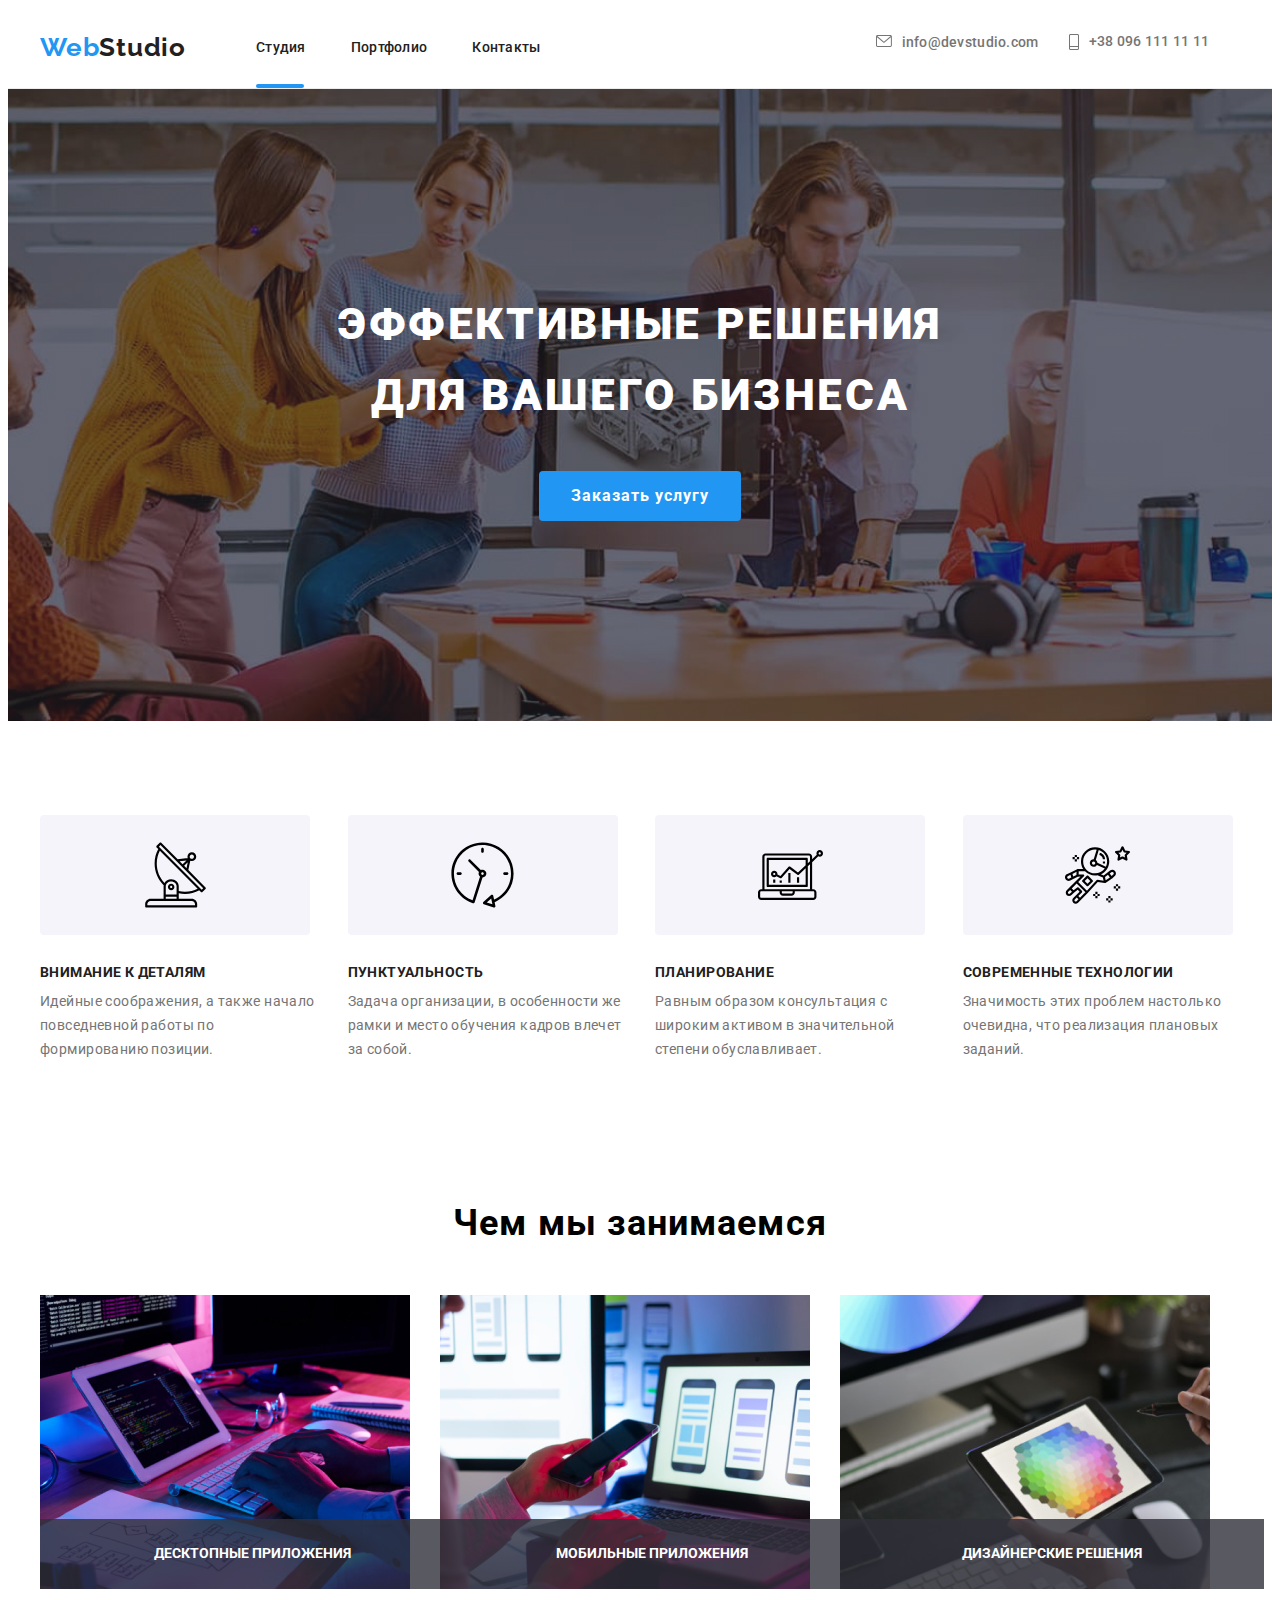
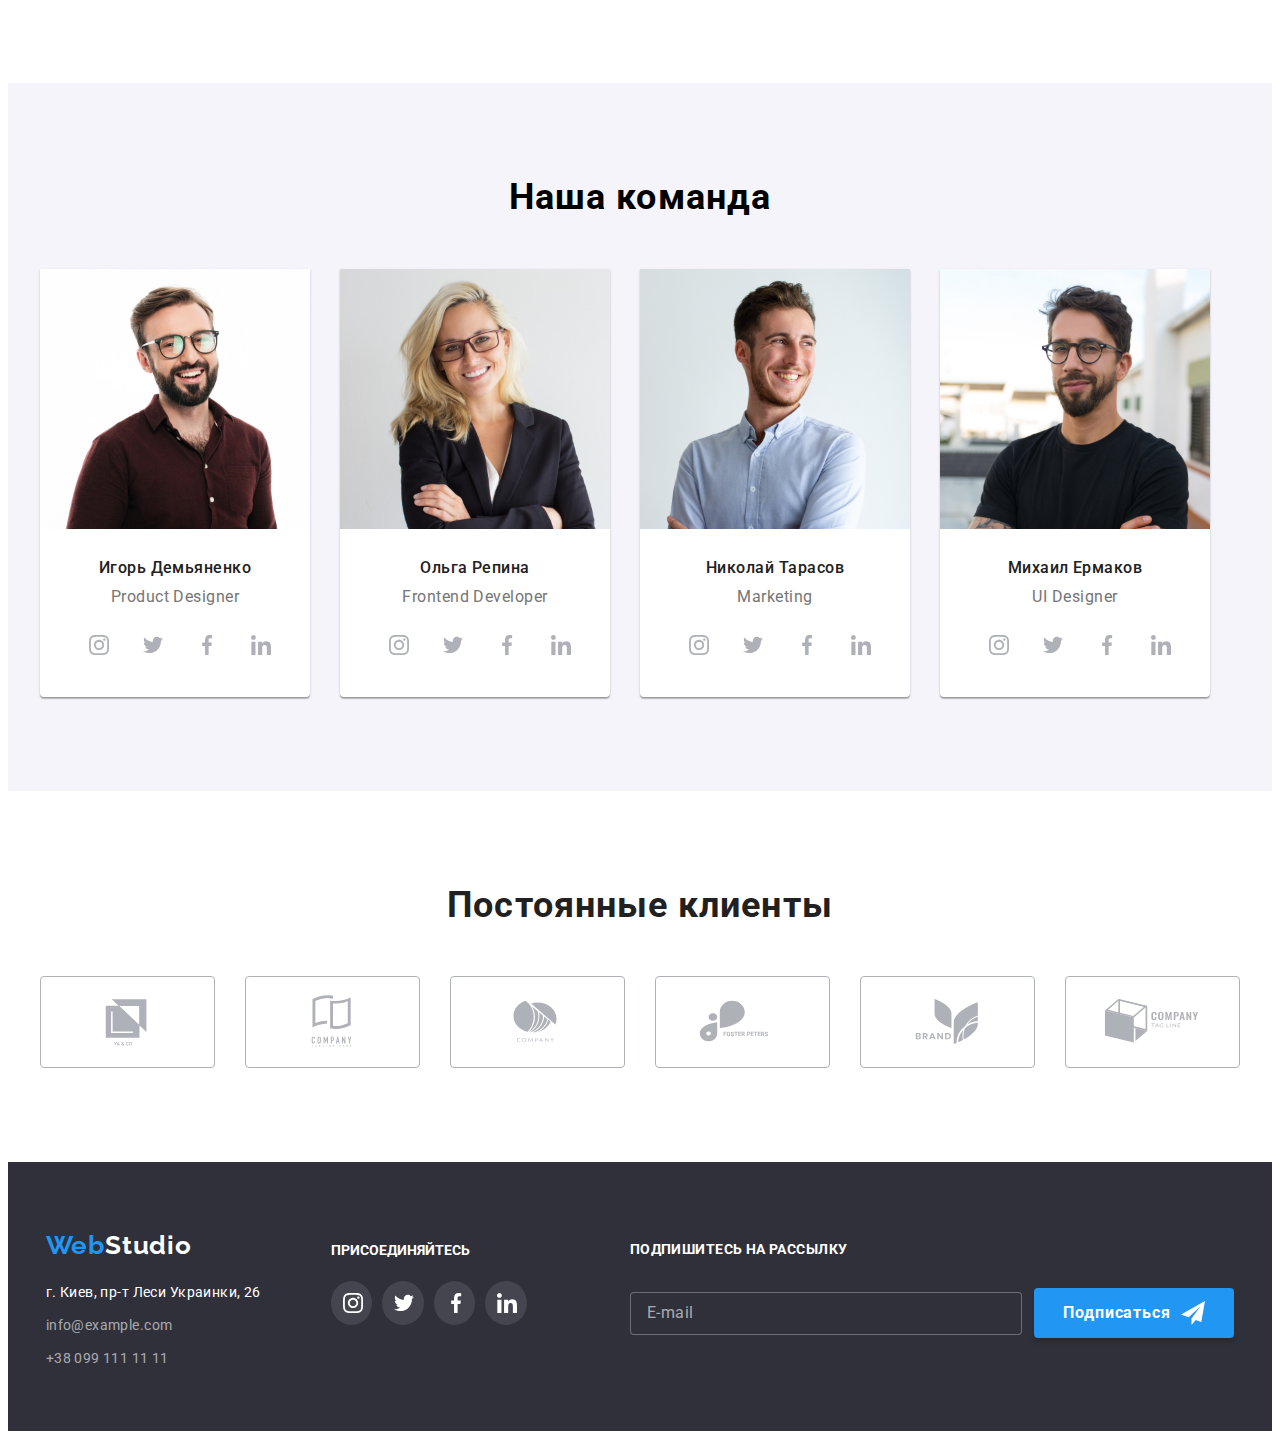
==== commit 22181dca: "Исправляет глобальные ошибки" ====
--- a/index.html
+++ b/index.html
@@ -64,10 +64,10 @@
                     <div class="mob-menu-bottom">
                     <ul class="mob-menu-list list">
                         <li class="mob-menu-item">
-                            <a href="" class="mob-menu-link link">Студия</a>
+                            <a href="" class=" mob-studio link">Студия</a>
                         </li>
                         <li class="mob-menu-item">
-                            <a href="" class="mob-menu-link link">Портфолио</a>
+                            <a href="./portfolio.html" class="mob-menu-link link">Портфолио</a>
                         </li>
                         <li class="mob-menu-item">
                             <a href="" class="mob-menu-link link">Контакты</a>
@@ -151,7 +151,7 @@
             </div>
         </section>
 
-        <!-- <section class="advant">
+        <section class="advant">
             <div class="container">
                 <h2 class="advant-title">Чем мы занимаемся</h2>
                 <ul class="advant-list list">
@@ -167,7 +167,7 @@
                     </li>
                 </ul>
             </div>
-        </section> -->
+        </section>
 
         <section class="empl">
             <div class="container">
--- a/css/main.min.css
+++ b/css/main.min.css
@@ -1,2 +1,2 @@
-:root{--primary-title-color: #ffffff;--secondary-title-color: #212121;--third-title-color: #2f303a;--primary-text-color: #757575;--secondary-text-color: #212121;--third-text-color: rgba(255, 255, 255, 0.6);--accent-color: #2196f3}.visually-hidden{position:relative;width:1px;height:1px;margin:-1px;padding:0;overflow:hidden;border:0;clip:rect(0 0 0 0)}.backdrop,.submit-btn,.close-svg,.check-text,.check-text span,.clients__link,.clients__logo,.icon-border,.portfolio{-webkit-box-align:center;-ms-flex-align:center;align-items:center;-webkit-box-pack:center;-ms-flex-pack:center;justify-content:center}p,h1,h2,h3,h4,h5,h6{margin:0}ul{margin:0;padding-left:0}img{display:block;width:100%;height:auto}.link{text-decoration:none}.list{list-style:none}.container{width:100%;margin:0 auto;padding-left:15px;padding-right:15px}@media screen and (min-width: 480px){.container{width:480px}}@media screen and (min-width: 768px){.container{width:768px}}@media screen and (min-width: 1200px){.container{width:1200px}}.btn{padding-top:10px;padding-bottom:10px;padding-right:32px;padding-left:32px;font-family:Roboto;font-style:normal;font-weight:bold;font-size:16px;line-height:1.87;text-align:center;letter-spacing:0.06em;border-radius:4px}.btn-list{font-family:Roboto;font-style:normal;font-weight:500;font-size:16px;line-height:1.62;text-align:center;letter-spacing:0.03em;color:var(--secondary-title-color);padding:6px 22px;border:none;-webkit-transition:background-color 250ms cubic-bezier(0.4, 0, 0.2, 1);transition:background-color 250ms cubic-bezier(0.4, 0, 0.2, 1)}.btn-list:hover{background-color:var(--accent-color);color:var(--primary-title-color);-webkit-box-shadow:0px 3px 1px rgba(0,0,0,0.1),0px 1px 2px rgba(0,0,0,0.08),0px 2px 2px rgba(0,0,0,0.12);box-shadow:0px 3px 1px rgba(0,0,0,0.1),0px 1px 2px rgba(0,0,0,0.08),0px 2px 2px rgba(0,0,0,0.12)}.btn-list:focus{background-color:var(--accent-color);color:var(--primary-title-color);-webkit-box-shadow:0px 3px 1px rgba(0,0,0,0.1),0px 1px 2px rgba(0,0,0,0.08),0px 2px 2px rgba(0,0,0,0.12);box-shadow:0px 3px 1px rgba(0,0,0,0.1),0px 1px 2px rgba(0,0,0,0.08),0px 2px 2px rgba(0,0,0,0.12)}.current-studio::after{content:"";position:absolute;width:48px;height:4px;border-radius:2px;background-color:var(--accent-color);display:block;margin-top:28px;margin-bottom:0}.current-portfolio::after{content:"";position:absolute;width:76px;height:4px;border-radius:2px;background-color:var(--accent-color);display:block;margin-top:28px;margin-bottom:0}.feature-list{margin-bottom:-30px}@media screen and (min-width: 768px){.feature-list{display:-webkit-box;display:-ms-flexbox;display:flex;-ms-flex-wrap:wrap;flex-wrap:wrap;margin-right:-30px}}.feature-item{margin-bottom:30px}@media screen and (min-width: 768px){.feature-item{-ms-flex-preferred-size:calc(100% / 2 - 30px);flex-basis:calc(100% / 2 - 30px);margin-right:30px}}@media screen and (min-width: 1200px){.feature-item{-ms-flex-preferred-size:calc(100% / 4 - 30px);flex-basis:calc(100% / 4 - 30px);margin-right:30px}}.icon-border{height:120px;background:#f5f4fa;border-radius:4px}@media screen and (min-width: 480px){.icon-border{width:450px}}@media screen and (min-width: 768px){.icon-border{width:354px}}@media screen and (min-width: 1200px){.icon-border{width:270px}}.advant{padding-bottom:94px}@media screen and (min-width: 1199px){.advant{display:none}}.advant-list{display:-webkit-box;display:-ms-flexbox;display:flex}.advant-item{margin-right:30px}.advant-item:nth(:last-child){margin-right:30px}.advant-item{position:relative}.advant-text{position:absolute;font-family:Roboto;bottom:0;background-color:rgba(47,48,58,0.8);padding:27px;font-weight:700;font-size:14px;line-height:1.14;text-align:center;text-transform:uppercase;color:var(--primary-title-color);width:100%}.advant-title{font-family:Roboto;font-style:normal;font-size:36px;font-weight:bold;line-height:1.16;letter-spacing:.03em;margin-bottom:50px;text-align:center}@media screen and (min-width: 480px){.advant-title{font-size:28px;margin-bottom:30px}}@media screen and (min-width: 768px){.advant-title{font-size:28px;margin-bottom:30px}}.section{padding-top:60px;padding-bottom:60px}@media screen and (min-width: 1200px){.section{padding-top:94px;padding-bottom:94px}}.section-title{font-family:Roboto;font-style:normal;font-weight:bold;font-size:14px;line-height:1.14;letter-spacing:0.03em;text-transform:uppercase;color:var(--secondary-title-color);margin-right:30px;margin-top:30px;text-align:center}@media screen and (min-width: 768px){.section-title{text-align:start}}@media screen and (min-width: 1200px){.section-title{text-align:start}}.section-title-list{margin-top:10px;font-family:Roboto;font-style:normal;font-size:14px;font-weight:normal;line-height:1.71;letter-spacing:.03em;color:var(--primary-text-color)}.social{-webkit-box-align:center;-ms-flex-align:center;align-items:center;-webkit-box-pack:justify;-ms-flex-pack:justify;justify-content:space-between;display:-webkit-box;display:-ms-flexbox;display:flex;margin-top:16px;padding:0 32px;list-style:none}@media screen and (min-width: 480px){.social{display:-webkit-box;display:-ms-flexbox;display:flex;width:206px;margin-left:85px}}@media screen and (min-width: 768px){.social{-webkit-box-align:center;-ms-flex-align:center;align-items:center;-webkit-box-pack:justify;-ms-flex-pack:justify;justify-content:space-between;display:-webkit-box;display:-ms-flexbox;display:flex;margin-top:16px;padding:0 32px;list-style:none;margin-left:20px}}@media screen and (min-width: 1200px){.social{-webkit-box-pack:justify;-ms-flex-pack:justify;justify-content:space-between;display:-webkit-box;display:-ms-flexbox;display:flex;margin-top:16px;padding:0 32px;list-style:none}}.social__logo{width:44px;height:44px;margin-right:10px}.social__logo:hover{border-radius:50%;background-color:var(--accent-color);fill:var(--primary-title-color)}.social__link{width:44px;height:44px;display:block;border-radius:50%;color:#afb1b8;-webkit-transition:background-color 250ms cubic-bezier(0.4, 0, 0.2, 1);transition:background-color 250ms cubic-bezier(0.4, 0, 0.2, 1)}.social__link:hover,.social__link:focus{color:#ffffff;background-color:var(--accent-color)}.social__svg{margin:12px 0px 0px 12px;fill:currentColor;-webkit-transition:fill 250ms cubic-bezier(0.4, 0, 0.2, 1);transition:fill 250ms cubic-bezier(0.4, 0, 0.2, 1)}.social__svg:hover{fill:var(--primary-title-color)}.backdrop{position:fixed;width:100vw;height:100vh;background-color:rgba(0,0,0,0.2);top:0;display:-webkit-box;display:-ms-flexbox;display:flex;-webkit-transition:opacity 300ms ease-in-out, visibility 300ms ease-in-out;transition:opacity 300ms ease-in-out, visibility 300ms ease-in-out;z-index:999}.backdrop.is-hidden{opacity:0;visibility:hidden;pointer-events:none}.submit-btn{background-color:var(--accent-color);color:var(--primary-title-color);border:none;-webkit-box-shadow:0px 4px 4px rgba(0,0,0,0.15);box-shadow:0px 4px 4px rgba(0,0,0,0.15);font-family:Roboto;font-style:normal;font-weight:700;font-size:16px;line-height:1.87;letter-spacing:0.06em;cursor:pointer;min-height:43px;margin-left:12px;display:-webkit-inline-box;display:-ms-inline-flexbox;display:inline-flex;padding:10px 29px}.submit-btn::after{content:"";display:inline-block;width:24px;height:24px;margin-left:10px;background-image:url(../images/send.svg)}.modal{background-color:#ffffff;border-radius:4px;position:relative;padding:40px 39px 40px 41px;width:450px;min-height:609px}@media screen and (min-width: 1200px){.modal{width:528px;min-height:581px}}.close-btn{position:absolute;right:8px;top:8px;width:30px;height:30px;background-color:transparent;border-radius:50%;border:1px solid rgba(0,0,0,0.1)}.close-svg{position:absolute;right:9px;top:9px;display:-webkit-box;display:-ms-flexbox;display:flex;color:var(--secondary-text-color);-webkit-transition:fill 250ms cubic-bezier(0.4, 0, 0.2, 1);transition:fill 250ms cubic-bezier(0.4, 0, 0.2, 1)}.close-svg:hover{fill:var(--accent-color)}.modal-title{font-family:Roboto;font-size:20px;line-height:1.5;font-weight:700;letter-spacing:0.03em;color:#212121;margin-bottom:30px;text-align:center}@media screen and (min-width: 768px){.modal-title{margin-bottom:30px}}@media screen and (min-width: 1200px){.modal-title{margin-bottom:40px}}.modal-field{margin-bottom:10px}.modal-input{width:100%;height:40px;border-radius:4px;border:1px solid rgba(33,33,33,0.2);background:transparent;margin-top:4px;padding-left:42px;padding-right:20px;outline:none;-webkit-transition:border-color 250ms cubic-bezier(0.4, 0, 0.2, 1);transition:border-color 250ms cubic-bezier(0.4, 0, 0.2, 1)}.modal-input:focus{border-color:var(--accent-color)}.modal-input:focus+.input-icon{fill:var(--accent-color)}.input-wrapper{display:block;position:relative}.input-label{font-family:Roboto;font-size:12px;line-height:1.16px;letter-spacing:0.01em;color:#757575;margin-bottom:4px}.modal-text-input{width:100%;height:120px;border-radius:4px;border:1px solid rgba(33,33,33,0.2);resize:none;padding:12px 16px;margin-top:4px}.input-icon{position:absolute;left:15px;top:50%;-webkit-transform:translateY(-50%);transform:translateY(-50%)}.modal-btn{display:block;margin:0 auto;width:200px;min-height:50px;-webkit-box-shadow:0px 4px 4px rgba(0,0,0,0.15);box-shadow:0px 4px 4px rgba(0,0,0,0.15);border-radius:4px;color:var(--primary-title-color);background-color:var(--accent-color);border:none;font-family:Roboto;font-size:16px;line-height:1.87px;letter-spacing:0.06em}.check-text{font-family:Roboto;font-size:12px;line-height:1.71;letter-spacing:0.03em;color:var(--primary-text-color);display:-webkit-box;display:-ms-flexbox;display:flex;margin-bottom:30px}.check-text span{width:16px;height:15px;border:2px solid #212121;margin-right:9px;border-radius:2px;display:-webkit-box;display:-ms-flexbox;display:flex}.modal-checkbox:checked+.check-text span{background-color:var(--accent-color);border:none}.check-link{color:var(--accent-color)}.header{border-bottom:1px solid #ececec;padding-top:24px;padding-bottom:25px}.header-nav{display:-webkit-box;display:-ms-flexbox;display:flex;-webkit-box-align:center;-ms-flex-align:center;align-items:center}.header-container{display:-webkit-box;display:-ms-flexbox;display:flex;-webkit-box-align:center;-ms-flex-align:center;align-items:center}.header-nav__list{display:-webkit-box;display:-ms-flexbox;display:flex;display:none}@media screen and (min-width: 768px){.header-nav__list{display:-webkit-box;display:-ms-flexbox;display:flex}}@media screen and (min-width: 1200px){.header-nav__list{display:-webkit-box;display:-ms-flexbox;display:flex}}.header-nav__item:not(:last-child){margin-right:45px}.header-nav__contacts-link{display:none}@media screen and (min-width: 768px){.header-nav__contacts-link{display:-webkit-box;display:-ms-flexbox;display:flex;-webkit-box-orient:vertical;-webkit-box-direction:normal;-ms-flex-direction:column;flex-direction:column}}@media screen and (min-width: 768px){.header-nav__contacts-link{display:-webkit-inline-box;display:-ms-inline-flexbox;display:inline-flex}}@media screen and (min-width: 1200px){.header-nav__contacts-link{display:-webkit-box;display:-ms-flexbox;display:flex;-webkit-box-orient:horizontal;-webkit-box-direction:normal;-ms-flex-direction:row;flex-direction:row;-webkit-box-align:center;-ms-flex-align:center;align-items:center}}.header-logo{margin-right:93px}@media screen and (min-width: 768px){.header-logo{display:-webkit-box;display:-ms-flexbox;display:flex;-webkit-box-orient:horizontal;-webkit-box-direction:normal;-ms-flex-direction:row;flex-direction:row;margin-right:70px}}.header-logo__web{font-family:Raleway;font-style:normal;font-size:26px;font-weight:bold;line-height:1.19;letter-spacing:.03em;color:var(--accent-color);font-size:24px;line-height:1.16}@media screen and (min-width: 768px){.header-logo__web{font-size:24px}}@media screen and (min-width: 1200px){.header-logo__web{font-size:26px;line-height:1.19}}.header-logo__studio{font-family:Raleway;font-style:normal;font-size:26px;font-weight:bold;line-height:1.19;letter-spacing:.03em;color:var(--secondary-title-color);font-size:24px;line-height:1.16}@media screen and (min-width: 768px){.header-logo__studio{font-size:24px}}@media screen and (min-width: 1200px){.header-logo__studio{font-size:26px;line-height:1.19}}.header-nav__link{font-family:Roboto;font-style:normal;font-size:14px;font-weight:500;line-height:1.14;letter-spacing:.02em;color:var(--secondary-title-color);-webkit-transition:color 250ms cubic-bezier(0.4, 0, 0.2, 1);transition:color 250ms cubic-bezier(0.4, 0, 0.2, 1)}.header-nav__link:hover,.header-nav__link:focus{color:var(--accent-color)}.header-nav__contact-link{font-family:Roboto;font-style:normal;font-size:14px;font-weight:500;line-height:1.14;letter-spacing:.02em;color:var(--primary-text-color)}.header-nav__contact-link:hover,.header-nav__contact-link:focus{color:var(--accent-color)}@media screen and (min-width: 768px){.header-nav__contact-link{display:-webkit-inline-box;display:-ms-inline-flexbox;display:inline-flex;margin-left:84px;margin-bottom:10px}}@media screen and (min-width: 1200px){.header-nav__contact-link{margin-left:150px}}.header-nav__logo-link{position:relative}@media screen and (min-width: 768px){.header-nav__logo-link{font-size:24px}}.header-nav__contact-icon{margin-right:10px;fill:currentColor}.header-btn{font-weight:700;color:var(--primary-title-color);background:var(--accent-color);padding:10px 32px;display:inline-block;-webkit-box-align:center;-ms-flex-align:center;align-items:center;text-align:center;margin:0 auto;border-radius:4px;border:none}.portfolio-page__header-btn-list{text-align:center}.menu-open-btn,.menu-close-btn{width:40px;height:40px;display:-webkit-box;display:-ms-flexbox;display:flex;-webkit-box-align:center;-ms-flex-align:center;align-items:center;-webkit-box-pack:center;-ms-flex-pack:center;justify-content:center;margin-left:auto;border:none;background-color:transparent;cursor:pointer}@media screen and (min-width: 480px){.menu-open-btn{display:-webkit-box;display:-ms-flexbox;display:flex}}@media screen and (min-width: 768px){.menu-open-btn{display:none}}@media screen and (min-width: 1200px){.menu-open-btn{display:none}}.menu-open-btn span{width:24px;height:3px;background-color:#212121;display:block;position:relative}.menu-open-btn span::after,.menu-open-btn span::before{content:"";display:block;width:100%;height:3px;background-color:#212121;position:absolute}.menu-open-btn span::before{bottom:7px}.menu-open-btn span::after{top:7px}.menu-close-btn span{width:24px;height:3px;background-color:#212121;display:block;position:relative;-webkit-transform:rotate(45deg);transform:rotate(45deg)}.menu-close-btn span::before{content:"";width:24px;height:3px;background-color:#212121;display:block;position:absolute;-webkit-transform:rotate(-90deg);transform:rotate(-90deg)}.mob-menu{width:480px;height:100vh;position:absolute;background-color:#ffffff;padding:21px 26px 0 40px;display:-webkit-box;display:-ms-flexbox;display:flex;-webkit-box-pack:justify;-ms-flex-pack:justify;justify-content:space-between}.mob-menu-list{margin-bottom:145px}.mob-menu-content{display:-webkit-box;display:-ms-flexbox;display:flex;-webkit-box-orient:vertical;-webkit-box-direction:normal;-ms-flex-direction:column;flex-direction:column;-webkit-box-pack:justify;-ms-flex-pack:justify;justify-content:space-between}.mob-menu-item:not(:last-child){margin-bottom:36px}.mob-menu-item .mob-menu-link{font-family:Roboto;font-style:normal;font-weight:500;font-size:40px;line-height:1.17;letter-spacing:0.02em;color:#2196f3}.mob-menu-tel{font-weight:500;font-size:34px;line-height:1.17;letter-spacing:0.02em;color:#2196f3;display:block;margin-bottom:32px}.mob-menu-email{font-weight:500;font-size:24px;line-height:1.16;letter-spacing:0.02em;color:#757575}.social-nav-menu{display:-webkit-box;display:-ms-flexbox;display:flex;-webkit-box-align:center;-ms-flex-align:center;align-items:center;-webkit-box-pack:justify;-ms-flex-pack:justify;justify-content:space-between;-ms-flex-wrap:wrap;flex-wrap:wrap}.social-nav-menu__navigation{margin-top:64px;margin-right:20px;font-weight:500;font-size:18px;line-height:1.22;letter-spacing:0.02em}.social-nav-menu__link{color:#2196f3}.hero{background-image:-webkit-gradient(linear, left top, left bottom, from(rgba(47,48,58,0.4)), to(rgba(47,48,58,0.4))),url(../images/img-hero.jpg);background-image:linear-gradient(rgba(47,48,58,0.4), rgba(47,48,58,0.4)),url(../images/img-hero.jpg);background-repeat:no-repeat;background-position:center;background-size:cover;text-align:center;padding-top:118px;padding-bottom:118px}@media screen and (min-width: 1200px){.hero{padding-top:200px;padding-bottom:200px}}@media (min-device-pixel-ratio: 2), (-webkit-min-device-pixel-ratio: 2), (min-resolution: 192dpi), (min-resolution: 2dppx){.hero{background-image:-webkit-gradient(linear, left top, left bottom, from(rgba(47,48,58,0.4)), to(rgba(47,48,58,0.4))),url(../images/hero-mobile2x.jpg);background-image:linear-gradient(rgba(47,48,58,0.4), rgba(47,48,58,0.4)),url(../images/hero-mobile2x.jpg)}}@media screen and (min-width: 768px){.hero{background-image:-webkit-gradient(linear, left top, left bottom, from(rgba(47,48,58,0.4)), to(rgba(47,48,58,0.4))),url(../images/hero-tablet.jpg);background-image:linear-gradient(rgba(47,48,58,0.4), rgba(47,48,58,0.4)),url(../images/hero-tablet.jpg)}}@media screen and (min-width: 768px) and (min-device-pixel-ratio: 2), screen and (min-width: 768px) and (-webkit-min-device-pixel-ratio: 2), screen and (min-width: 768px) and (min-resolution: 192dpi), screen and (min-width: 768px) and (min-resolution: 2dppx){.hero{background-image:-webkit-gradient(linear, left top, left bottom, from(rgba(47,48,58,0.4)), to(rgba(47,48,58,0.4))),url(../images/hero-tablet2x.jpg);background-image:linear-gradient(rgba(47,48,58,0.4), rgba(47,48,58,0.4)),url(../images/hero-tablet2x.jpg)}}@media screen and (min-width: 1200px){.hero{background-image:-webkit-gradient(linear, left top, left bottom, from(rgba(47,48,58,0.4)), to(rgba(47,48,58,0.4))),url(../images/hero-desctop.jpg);background-image:linear-gradient(rgba(47,48,58,0.4), rgba(47,48,58,0.4)),url(../images/hero-desctop.jpg)}}@media screen and (min-width: 1200px) and (min-device-pixel-ratio: 2), screen and (min-width: 1200px) and (-webkit-min-device-pixel-ratio: 2), screen and (min-width: 1200px) and (min-resolution: 192dpi), screen and (min-width: 1200px) and (min-resolution: 2dppx){.hero{background-image:-webkit-gradient(linear, left top, left bottom, from(rgba(47,48,58,0.4)), to(rgba(47,48,58,0.4))),url(../images/hero-desctop2x.jpg);background-image:linear-gradient(rgba(47,48,58,0.4), rgba(47,48,58,0.4)),url(../images/hero-desctop2x.jpg)}}.hero-title{text-align:center;font-family:Roboto;font-style:normal;font-size:26px;font-size:44px;font-weight:900;line-height:1.36;letter-spacing:.06em;text-transform:uppercase;color:var(--primary-title-color)}@media screen and (min-width: 480px){.hero-title{font-size:28px;margin-bottom:40px}}@media screen and (min-width: 768px){.hero-title{font-weight:900;font-size:28px;line-height:1.61;text-align:center;letter-spacing:0.06em;text-transform:uppercase}}@media screen and (min-width: 1200px){.hero-title{font-size:44px;max-width:696px}}.hero-title{margin:0 auto}@media screen and (min-width: 480px){.hero-title{margin-bottom:40px}}.header{border-bottom:1px solid #ececec;padding-top:24px;padding-bottom:25px}.header-nav{display:-webkit-box;display:-ms-flexbox;display:flex;-webkit-box-align:center;-ms-flex-align:center;align-items:center}.header-container{display:-webkit-box;display:-ms-flexbox;display:flex;-webkit-box-align:center;-ms-flex-align:center;align-items:center}.header-nav__list{display:-webkit-box;display:-ms-flexbox;display:flex;display:none}@media screen and (min-width: 768px){.header-nav__list{display:-webkit-box;display:-ms-flexbox;display:flex}}@media screen and (min-width: 1200px){.header-nav__list{display:-webkit-box;display:-ms-flexbox;display:flex}}.header-nav__item:not(:last-child){margin-right:45px}.header-nav__contacts-link{display:none}@media screen and (min-width: 768px){.header-nav__contacts-link{display:-webkit-box;display:-ms-flexbox;display:flex;-webkit-box-orient:vertical;-webkit-box-direction:normal;-ms-flex-direction:column;flex-direction:column}}@media screen and (min-width: 768px){.header-nav__contacts-link{display:-webkit-inline-box;display:-ms-inline-flexbox;display:inline-flex}}@media screen and (min-width: 1200px){.header-nav__contacts-link{display:-webkit-box;display:-ms-flexbox;display:flex;-webkit-box-orient:horizontal;-webkit-box-direction:normal;-ms-flex-direction:row;flex-direction:row;-webkit-box-align:center;-ms-flex-align:center;align-items:center}}.header-logo{margin-right:93px}@media screen and (min-width: 768px){.header-logo{display:-webkit-box;display:-ms-flexbox;display:flex;-webkit-box-orient:horizontal;-webkit-box-direction:normal;-ms-flex-direction:row;flex-direction:row;margin-right:70px}}.header-logo__web{font-family:Raleway;font-style:normal;font-size:26px;font-weight:bold;line-height:1.19;letter-spacing:.03em;color:var(--accent-color);font-size:24px;line-height:1.16}@media screen and (min-width: 768px){.header-logo__web{font-size:24px}}@media screen and (min-width: 1200px){.header-logo__web{font-size:26px;line-height:1.19}}.header-logo__studio{font-family:Raleway;font-style:normal;font-size:26px;font-weight:bold;line-height:1.19;letter-spacing:.03em;color:var(--secondary-title-color);font-size:24px;line-height:1.16}@media screen and (min-width: 768px){.header-logo__studio{font-size:24px}}@media screen and (min-width: 1200px){.header-logo__studio{font-size:26px;line-height:1.19}}.header-nav__link{font-family:Roboto;font-style:normal;font-size:14px;font-weight:500;line-height:1.14;letter-spacing:.02em;color:var(--secondary-title-color);-webkit-transition:color 250ms cubic-bezier(0.4, 0, 0.2, 1);transition:color 250ms cubic-bezier(0.4, 0, 0.2, 1)}.header-nav__link:hover,.header-nav__link:focus{color:var(--accent-color)}.header-nav__contact-link{font-family:Roboto;font-style:normal;font-size:14px;font-weight:500;line-height:1.14;letter-spacing:.02em;color:var(--primary-text-color)}.header-nav__contact-link:hover,.header-nav__contact-link:focus{color:var(--accent-color)}@media screen and (min-width: 768px){.header-nav__contact-link{display:-webkit-inline-box;display:-ms-inline-flexbox;display:inline-flex;margin-left:84px;margin-bottom:10px}}@media screen and (min-width: 1200px){.header-nav__contact-link{margin-left:150px}}.header-nav__logo-link{position:relative}@media screen and (min-width: 768px){.header-nav__logo-link{font-size:24px}}.header-nav__contact-icon{margin-right:10px;fill:currentColor}.header-btn{font-weight:700;color:var(--primary-title-color);background:var(--accent-color);padding:10px 32px;display:inline-block;-webkit-box-align:center;-ms-flex-align:center;align-items:center;text-align:center;margin:0 auto;border-radius:4px;border:none}.portfolio-page__header-btn-list{text-align:center}.menu-open-btn,.menu-close-btn{width:40px;height:40px;display:-webkit-box;display:-ms-flexbox;display:flex;-webkit-box-align:center;-ms-flex-align:center;align-items:center;-webkit-box-pack:center;-ms-flex-pack:center;justify-content:center;margin-left:auto;border:none;background-color:transparent;cursor:pointer}@media screen and (min-width: 480px){.menu-open-btn{display:-webkit-box;display:-ms-flexbox;display:flex}}@media screen and (min-width: 768px){.menu-open-btn{display:none}}@media screen and (min-width: 1200px){.menu-open-btn{display:none}}.menu-open-btn span{width:24px;height:3px;background-color:#212121;display:block;position:relative}.menu-open-btn span::after,.menu-open-btn span::before{content:"";display:block;width:100%;height:3px;background-color:#212121;position:absolute}.menu-open-btn span::before{bottom:7px}.menu-open-btn span::after{top:7px}.menu-close-btn span{width:24px;height:3px;background-color:#212121;display:block;position:relative;-webkit-transform:rotate(45deg);transform:rotate(45deg)}.menu-close-btn span::before{content:"";width:24px;height:3px;background-color:#212121;display:block;position:absolute;-webkit-transform:rotate(-90deg);transform:rotate(-90deg)}.mob-menu{width:480px;height:100vh;position:absolute;background-color:#ffffff;padding:21px 26px 0 40px;display:-webkit-box;display:-ms-flexbox;display:flex;-webkit-box-pack:justify;-ms-flex-pack:justify;justify-content:space-between}.mob-menu-list{margin-bottom:145px}.mob-menu-content{display:-webkit-box;display:-ms-flexbox;display:flex;-webkit-box-orient:vertical;-webkit-box-direction:normal;-ms-flex-direction:column;flex-direction:column;-webkit-box-pack:justify;-ms-flex-pack:justify;justify-content:space-between}.mob-menu-item:not(:last-child){margin-bottom:36px}.mob-menu-item .mob-menu-link{font-family:Roboto;font-style:normal;font-weight:500;font-size:40px;line-height:1.17;letter-spacing:0.02em;color:#2196f3}.mob-menu-tel{font-weight:500;font-size:34px;line-height:1.17;letter-spacing:0.02em;color:#2196f3;display:block;margin-bottom:32px}.mob-menu-email{font-weight:500;font-size:24px;line-height:1.16;letter-spacing:0.02em;color:#757575}.social-nav-menu{display:-webkit-box;display:-ms-flexbox;display:flex;-webkit-box-align:center;-ms-flex-align:center;align-items:center;-webkit-box-pack:justify;-ms-flex-pack:justify;justify-content:space-between;-ms-flex-wrap:wrap;flex-wrap:wrap}.social-nav-menu__navigation{margin-top:64px;margin-right:20px;font-weight:500;font-size:18px;line-height:1.22;letter-spacing:0.02em}.social-nav-menu__link{color:#2196f3}.empl{background-color:#f5f4fa;padding-top:60px;padding-bottom:60px}@media screen and (min-width: 1200px){.empl{padding-top:94px;padding-bottom:94px}}.employee__list{font-family:Roboto;font-style:normal;font-size:16px;font-weight:500;line-height:1.18;letter-spacing:.03em;color:var(--secondary-title-color)}.employee__item{font-family:Roboto;font-style:normal;font-size:16px;font-weight:normal;line-height:1.18;letter-spacing:.03em;color:var(--primary-text-color)}.employee{margin-bottom:-30px}@media screen and (min-width: 768px){.employee{display:-webkit-box;display:-ms-flexbox;display:flex;-ms-flex-wrap:wrap;flex-wrap:wrap}}@media screen and (min-width: 1200px){.employee{display:-webkit-box;display:-ms-flexbox;display:flex;-ms-flex-wrap:nowrap;flex-wrap:nowrap}}.employee__element{width:100%;margin-bottom:30px;-webkit-box-shadow:0px 2px 1px rgba(0,0,0,0.2),0px 1px 1px rgba(0,0,0,0.14),0px 1px 3px #0000001f;box-shadow:0px 2px 1px rgba(0,0,0,0.2),0px 1px 1px rgba(0,0,0,0.14),0px 1px 3px #0000001f;background-color:#fff;border-radius:0px 0px 4px 4px}@media screen and (min-width: 768px){.employee__element{-ms-flex-preferred-size:calc(100% / 2 - 30px);flex-basis:calc(100% / 2 - 30px);margin-right:30px}}.employee__element:last-child{margin-right:0}@media screen and (min-width: 1200px){.employee__element{-ms-flex-preferred-size:calc(100% / 4 - 30px);flex-basis:calc(100% / 4 - 30px);margin-right:30px;width:270px}}.employee__team{padding-top:30px;padding-bottom:30px}.employee__list{text-align:center}.employee__item{text-align:center;margin-top:10px}.clients{padding-top:60px;padding-bottom:60px}@media screen and (min-width: 1200px){.clients{padding-top:94px;padding-bottom:94px}}.clients__title{font-family:Roboto;font-style:normal;color:#212121;font-size:36px;font-weight:bold;line-height:1.16;letter-spacing:.03em;text-align:center;margin-bottom:50px}@media screen and (min-width: 480px){.clients__title{font-size:28px;margin-bottom:30px}}@media screen and (min-width: 768px){.clients__title{font-size:28px;margin-bottom:30px}}@media screen and (min-width: 480px){.clients__content{display:-webkit-box;display:-ms-flexbox;display:flex;-ms-flex-wrap:wrap;flex-wrap:wrap;margin-bottom:-30px;margin-right:-30px}}@media screen and (min-width: 1200px){.clients__content{display:-webkit-box;display:-ms-flexbox;display:flex;-ms-flex-wrap:nowrap;flex-wrap:nowrap}}.clients__link{display:-webkit-box;display:-ms-flexbox;display:flex;-webkit-box-sizing:border-box;box-sizing:border-box;border-radius:4px;color:#afb1b8;width:170px;height:92px;-webkit-transition:border 250ms cubic-bezier(0.4, 0, 0.2, 1);transition:border 250ms cubic-bezier(0.4, 0, 0.2, 1)}.clients__link:hover,.clients__link:focus{color:var(--accent-color);border-color:var(--accent-color)}.clients__logo{display:-webkit-box;display:-ms-flexbox;display:flex;border:1px solid #afb1b8;-webkit-box-sizing:border-box;box-sizing:border-box;border-radius:4px;margin-left:0px;width:170px;height:92px;-webkit-transition:border 250ms cubic-bezier(0.4, 0, 0.2, 1);transition:border 250ms cubic-bezier(0.4, 0, 0.2, 1);width:100%;margin-bottom:30px;margin-right:30px}.clients__logo:first-child{margin-left:0px}.clients__logo:hover,.clients__logo:focus{color:var(--accent-color);border-color:var(--accent-color)}@media screen and (min-width: 480px){.clients__logo{-ms-flex-preferred-size:calc(100% / 2 - 30px);flex-basis:calc(100% / 2 - 30px)}}@media screen and (min-width: 768px){.clients__logo{-ms-flex-preferred-size:calc(100% / 3 - 30px);flex-basis:calc(100% / 3 - 30px)}}@media screen and (min-width: 1200px){.clients__logo{-ms-flex-preferred-size:calc(100% / 6 - 30px);flex-basis:calc(100% / 6 - 30px)}}.icon-border{display:-webkit-box;display:-ms-flexbox;display:flex}.clients__icon-logo{fill:currentColor;width:106px;height:60px;-webkit-transition:fill 250ms cubic-bezier(0.4, 0, 0.2, 1);transition:fill 250ms cubic-bezier(0.4, 0, 0.2, 1)}.footer{padding-top:60px;padding-bottom:60px}.footer-logo{display:-webkit-box;display:-ms-flexbox;display:flex;-webkit-box-orient:vertical;-webkit-box-direction:normal;-ms-flex-direction:column;flex-direction:column;-webkit-box-align:center;-ms-flex-align:center;align-items:center;-webkit-box-pack:center;-ms-flex-pack:center;justify-content:center;margin:0;padding:0;list-style:none}@media screen and (min-width: 1200px){.footer-logo{display:-webkit-box;display:-ms-flexbox;display:flex;-webkit-box-orient:horizontal;-webkit-box-direction:normal;-ms-flex-direction:row;flex-direction:row;-webkit-box-align:baseline;-ms-flex-align:baseline;align-items:baseline}}@media screen and (min-width: 768px){.tablet-footer{display:-webkit-box;display:-ms-flexbox;display:flex}}@media screen and (min-width: 1200px){.tablet-footer{display:-webkit-box;display:-ms-flexbox;display:flex}}.mob-footer-logo{text-align:center}@media screen and (min-width: 1200px){.mob-footer-logo{display:-webkit-box;display:-ms-flexbox;display:flex;text-align:start}}.footer-web{font-family:Raleway;font-style:normal;font-size:26px;font-weight:bold;line-height:1.19;letter-spacing:.03em;color:var(--accent-color)}.footer-studio{font-family:Raleway;font-style:normal;font-size:26px;font-weight:bold;line-height:1.19;letter-spacing:.03em;color:var(--primary-title-color)}.footer{background-color:var(--third-title-color)}.footer{padding-top:60px;padding-bottom:60px}.footer-list{margin-top:9px}.address{font-family:Roboto;font-style:normal;font-size:14px;font-weight:normal;line-height:1.71;letter-spacing:.03em;color:var(--primary-title-color)}.footer-adress{margin-top:20px;text-align:center}@media screen and (min-width: 1200px){.footer-adress{text-align:start}}.footer-contacts{font-family:Roboto;font-style:normal;font-size:14px;font-weight:normal;line-height:1.71;letter-spacing:.03em;color:var(--third-text-color)}.footer-item{border-radius:50%;background-color:rgba(255,255,255,0.1)}.footer-item:hover,.footer-item:focus{fill:white;background-color:var(--accent-color);border-radius:50%}@media screen and (min-width: 1200px){.footer-item{margin-right:10px}}.footer-icon{fill:white}.footer-social{width:206px}@media screen and (min-width: 768px){.footer-social{margin-left:165px}}@media screen and (min-width: 1200px){.footer-social{margin-left:70px}}.footer-social-list{display:-webkit-box;display:-ms-flexbox;display:flex;padding:0;margin-top:0;list-style:none;-webkit-box-pack:justify;-ms-flex-pack:justify;justify-content:space-between;-webkit-box-align:center;-ms-flex-align:center;align-items:center}.footer-title{color:#ffffff;font-family:Roboto;padding:60px 0px 10px 0px;margin-bottom:20px;font-weight:700;font-size:14px;line-height:1.14px;text-transform:uppercase;text-align:center}@media screen and (min-width: 1200px){.footer-title{text-align:start;padding:20px 0px 10px 0px}}.footer-item{width:44px;height:44px;-webkit-transition:background-color 250ms cubic-bezier(0.4, 0, 0.2, 1);transition:background-color 250ms cubic-bezier(0.4, 0, 0.2, 1)}.footer-svg{margin:12px 0px 0px 12px;fill:currentColor}@media screen and (min-width: 1200px){.footer-submit{margin-left:93px}}.footer-submit-text{font-family:Roboto;font-style:normal;font-size:14px;font-weight:700;line-height:1.14;letter-spacing:.03em;text-transform:uppercase;color:var(--primary-title-color);margin-bottom:20px;padding:60px 0px 10px 0px;color:var(--primary-title-color);text-align:center}@media screen and (min-width: 1200px){.footer-submit-text{padding:20px 0px 10px 0px;text-align:start}}.footer-input{width:450px;margin-bottom:20px;border-radius:4px;border:1px solid rgba(255,255,255,0.3);padding:13px 16px;background-color:#2f303a;color:var(--primary-title-color)}.footer-input::-webkit-input-placeholder{font-family:Roboto;font-size:16px;line-height:1.25;color:rgba(255,255,255,0.6);letter-spacing:0.03em}.footer-input:-ms-input-placeholder{font-family:Roboto;font-size:16px;line-height:1.25;color:rgba(255,255,255,0.6);letter-spacing:0.03em}.footer-input::-ms-input-placeholder{font-family:Roboto;font-size:16px;line-height:1.25;color:rgba(255,255,255,0.6);letter-spacing:0.03em}.footer-input::placeholder{font-family:Roboto;font-size:16px;line-height:1.25;color:rgba(255,255,255,0.6);letter-spacing:0.03em}@media screen and (min-width: 1200px){.footer-input{width:358px;margin:0}}.footer-form{display:-webkit-box;display:-ms-flexbox;display:flex;-webkit-box-orient:vertical;-webkit-box-direction:normal;-ms-flex-direction:column;flex-direction:column;-webkit-box-align:center;-ms-flex-align:center;align-items:center;-webkit-box-pack:center;-ms-flex-pack:center;justify-content:center}@media screen and (min-width: 1200px){.footer-form{display:-webkit-box;display:-ms-flexbox;display:flex;-webkit-box-orient:horizontal;-webkit-box-direction:normal;-ms-flex-direction:row;flex-direction:row}}.portfolio-page{padding-top:60px;padding-bottom:60px}@media screen and (min-width: 1200px){.portfolio-page{padding-top:94px;padding-bottom:94px}}.portfolio{display:-webkit-box;display:-ms-flexbox;display:flex;-ms-flex-wrap:wrap;flex-wrap:wrap;-webkit-box-pack:start;-ms-flex-pack:start;justify-content:flex-start;margin-bottom:40px}@media screen and (min-width: 768px){.portfolio{display:-webkit-box;display:-ms-flexbox;display:flex;-webkit-box-pack:center;-ms-flex-pack:center;justify-content:center}}@media screen and (min-width: 1200px){.portfolio{display:-webkit-box;display:-ms-flexbox;display:flex;margin-bottom:50px}}.portfolio-page__item{margin-bottom:15px;margin-right:8px;background-color:var(--accent-color);border-radius:4px}.portfolio-page__project-title{font-family:Roboto;font-style:normal;font-size:18px;font-weight:bold;line-height:2;color:var(--secondary-title-color)}.portfolio-page__project-item{font-family:Roboto;font-style:normal;font-size:16px;font-weight:normal;line-height:1.87;letter-spacing:.03em;color:var(--primary-text-color)}.portfolio-page__project-list{display:-webkit-box;display:-ms-flexbox;display:flex;-ms-flex-wrap:wrap;flex-wrap:wrap;margin-right:-30px}.portfolio-page__project-list-item{width:450px;-ms-flex-preferred-size:auto;flex-basis:auto;margin-bottom:30px;-webkit-transition:-webkit-box-shadow 250ms cubic-bezier(0.4, 0, 0.2, 1);transition:-webkit-box-shadow 250ms cubic-bezier(0.4, 0, 0.2, 1);transition:box-shadow 250ms cubic-bezier(0.4, 0, 0.2, 1);transition:box-shadow 250ms cubic-bezier(0.4, 0, 0.2, 1), -webkit-box-shadow 250ms cubic-bezier(0.4, 0, 0.2, 1)}.portfolio-page__project-list-item:hover .project-top-text{-webkit-transform:translateY(0);transform:translateY(0)}.portfolio-page__project-list-item:hover{-webkit-box-shadow:0px 1px 1px rgba(0,0,0,0.12),0px 4px 4px rgba(0,0,0,0.06),1px 4px 6px rgba(0,0,0,0.16);box-shadow:0px 1px 1px rgba(0,0,0,0.12),0px 4px 4px rgba(0,0,0,0.06),1px 4px 6px rgba(0,0,0,0.16)}@media screen and (min-width: 768px){.portfolio-page__project-list-item{width:354px;-ms-flex-preferred-size:calc(100% / 2 - 30px);flex-basis:calc(100% / 2 - 30px);margin-right:30px}}@media screen and (min-width: 1200px){.portfolio-page__project-list-item{width:370px;-ms-flex-preferred-size:calc(100% / 3 - 30px);flex-basis:calc(100% / 3 - 30px);margin-right:30px}}.portfolio-page__projects-content{padding:20px 24px;border:1px solid #eeeeee}.portfolio-page__project-div{position:relative;overflow:hidden}.portfolio-page__project-top-text{display:-webkit-box;display:-ms-flexbox;display:flex;width:322px;height:100%;font-size:18px;font-family:Roboto;line-height:1.5;padding:63px 24px;color:var(--primary-title-color);background-color:rgba(33,150,243,0.9);position:absolute;top:0;height:100%;width:100%;-webkit-transform:translateY(100%);transform:translateY(100%);-webkit-transition:-webkit-transform 300ms linear;transition:-webkit-transform 300ms linear;transition:transform 300ms linear;transition:transform 300ms linear, -webkit-transform 300ms linear}
+:root{--primary-title-color: #ffffff;--secondary-title-color: #212121;--third-title-color: #2f303a;--primary-text-color: #757575;--secondary-text-color: #212121;--third-text-color: rgba(255, 255, 255, 0.6);--accent-color: #2196f3}.visually-hidden{position:relative;width:1px;height:1px;margin:-1px;padding:0;overflow:hidden;border:0;clip:rect(0 0 0 0)}.backdrop,.submit-btn,.close-svg,.check-text,.check-text span,.clients__link,.clients__logo,.icon-border,.portfolio{-webkit-box-align:center;-ms-flex-align:center;align-items:center;-webkit-box-pack:center;-ms-flex-pack:center;justify-content:center}p,h1,h2,h3,h4,h5,h6{margin:0}ul{margin:0;padding-left:0}img{display:block;width:100%;height:auto}.link{text-decoration:none}.list{list-style:none}.container{width:100%;margin:0 auto;padding-left:15px;padding-right:15px}@media screen and (min-width: 480px){.container{width:480px}}@media screen and (min-width: 768px){.container{width:768px}}@media screen and (min-width: 1200px){.container{width:1200px}}.btn{padding-top:10px;padding-bottom:10px;padding-right:32px;padding-left:32px;font-family:Roboto;font-style:normal;font-weight:bold;font-size:16px;line-height:1.87;text-align:center;letter-spacing:0.06em;border-radius:4px}.btn-list{font-family:Roboto;font-style:normal;font-weight:500;font-size:16px;line-height:1.62;text-align:center;letter-spacing:0.03em;color:var(--secondary-title-color);padding:6px 22px;border:none;-webkit-transition:background-color 250ms cubic-bezier(0.4, 0, 0.2, 1);transition:background-color 250ms cubic-bezier(0.4, 0, 0.2, 1)}.btn-list:hover{background-color:var(--accent-color);color:var(--primary-title-color);-webkit-box-shadow:0px 3px 1px rgba(0,0,0,0.1),0px 1px 2px rgba(0,0,0,0.08),0px 2px 2px rgba(0,0,0,0.12);box-shadow:0px 3px 1px rgba(0,0,0,0.1),0px 1px 2px rgba(0,0,0,0.08),0px 2px 2px rgba(0,0,0,0.12)}.btn-list:focus{background-color:var(--accent-color);color:var(--primary-title-color);-webkit-box-shadow:0px 3px 1px rgba(0,0,0,0.1),0px 1px 2px rgba(0,0,0,0.08),0px 2px 2px rgba(0,0,0,0.12);box-shadow:0px 3px 1px rgba(0,0,0,0.1),0px 1px 2px rgba(0,0,0,0.08),0px 2px 2px rgba(0,0,0,0.12)}.current-studio::after{content:"";position:absolute;width:48px;height:4px;border-radius:2px;background-color:var(--accent-color);display:block;margin-top:28px;margin-bottom:0}.current-portfolio::after{content:"";position:absolute;width:76px;height:4px;border-radius:2px;background-color:var(--accent-color);display:block;margin-top:28px;margin-bottom:0}.feature-list{margin-bottom:-30px}@media screen and (min-width: 768px){.feature-list{display:-webkit-box;display:-ms-flexbox;display:flex;-ms-flex-wrap:wrap;flex-wrap:wrap;margin-right:-30px}}.feature-item{margin-bottom:30px}@media screen and (min-width: 768px){.feature-item{-ms-flex-preferred-size:calc(100% / 2 - 30px);flex-basis:calc(100% / 2 - 30px);margin-right:30px}}@media screen and (min-width: 1200px){.feature-item{-ms-flex-preferred-size:calc(100% / 4 - 30px);flex-basis:calc(100% / 4 - 30px);margin-right:30px}}.icon-border{height:120px;background:#f5f4fa;border-radius:4px}@media screen and (min-width: 480px){.icon-border{width:450px}}@media screen and (min-width: 768px){.icon-border{width:354px}}@media screen and (min-width: 1200px){.icon-border{width:270px}}.advant{padding-bottom:94px;padding-top:47px}@media screen and (max-width: 1199px){.advant{display:none}}.advant-list{display:-webkit-box;display:-ms-flexbox;display:flex}.advant-item{margin-right:30px}.advant-item:nth(:last-child){margin-right:30px}.advant-item{position:relative}.advant-text{position:absolute;font-family:Roboto;bottom:0;background-color:rgba(47,48,58,0.8);padding:27px;font-weight:700;font-size:14px;line-height:1.14;text-align:center;text-transform:uppercase;color:var(--primary-title-color);width:100%}.advant-title{font-family:Roboto;font-style:normal;font-size:36px;font-weight:bold;line-height:1.16;letter-spacing:.03em;margin-bottom:50px;text-align:center}@media screen and (min-width: 480px){.advant-title{font-size:28px;margin-bottom:30px}}@media screen and (min-width: 768px){.advant-title{font-size:28px;margin-bottom:30px}}@media screen and (min-width: 1200px){.advant-title{font-size:36px;margin-bottom:50px}}.section{padding-top:60px;padding-bottom:60px}@media screen and (min-width: 1200px){.section{padding-top:94px;padding-bottom:94px}}.section-title{font-family:Roboto;font-style:normal;font-weight:bold;font-size:14px;line-height:1.14;letter-spacing:0.03em;text-transform:uppercase;color:var(--secondary-title-color);margin-right:30px;margin-top:30px;text-align:center}@media screen and (min-width: 768px){.section-title{text-align:start}}@media screen and (min-width: 1200px){.section-title{text-align:start}}.section-title-list{margin-top:10px;font-family:Roboto;font-style:normal;font-size:14px;font-weight:normal;line-height:1.71;letter-spacing:.03em;color:var(--primary-text-color)}.social{-webkit-box-align:center;-ms-flex-align:center;align-items:center;-webkit-box-pack:justify;-ms-flex-pack:justify;justify-content:space-between;display:-webkit-box;display:-ms-flexbox;display:flex;margin-top:16px;padding:0 32px;list-style:none}@media screen and (min-width: 480px){.social{display:-webkit-box;display:-ms-flexbox;display:flex;width:206px;margin-left:85px}}@media screen and (min-width: 768px){.social{-webkit-box-align:center;-ms-flex-align:center;align-items:center;-webkit-box-pack:justify;-ms-flex-pack:justify;justify-content:space-between;display:-webkit-box;display:-ms-flexbox;display:flex;margin-top:16px;padding:0 32px;list-style:none;margin-left:20px}}@media screen and (min-width: 1200px){.social{-webkit-box-align:center;-ms-flex-align:center;align-items:center;-webkit-box-pack:justify;-ms-flex-pack:justify;justify-content:space-between;display:-webkit-box;display:-ms-flexbox;display:flex;margin-top:16px;padding:0 32px;list-style:none;margin-left:5px}}.social__logo{width:44px;height:44px}.social__logo:hover{border-radius:50%;background-color:var(--accent-color);fill:var(--primary-title-color)}.social__link{width:44px;height:44px;display:block;border-radius:50%;color:#afb1b8;-webkit-transition:background-color 250ms cubic-bezier(0.4, 0, 0.2, 1);transition:background-color 250ms cubic-bezier(0.4, 0, 0.2, 1)}.social__link:hover,.social__link:focus{color:#ffffff;background-color:var(--accent-color)}.social__svg{margin:12px 0px 0px 12px;fill:currentColor;-webkit-transition:fill 250ms cubic-bezier(0.4, 0, 0.2, 1);transition:fill 250ms cubic-bezier(0.4, 0, 0.2, 1)}.social__svg:hover{fill:var(--primary-title-color)}.backdrop{position:fixed;width:100vw;height:100vh;background-color:rgba(0,0,0,0.2);top:0;display:-webkit-box;display:-ms-flexbox;display:flex;-webkit-transition:opacity 300ms ease-in-out, visibility 300ms ease-in-out;transition:opacity 300ms ease-in-out, visibility 300ms ease-in-out;z-index:999}.backdrop.is-hidden{opacity:0;visibility:hidden;pointer-events:none}.submit-btn{background-color:var(--accent-color);color:var(--primary-title-color);border:none;-webkit-box-shadow:0px 4px 4px rgba(0,0,0,0.15);box-shadow:0px 4px 4px rgba(0,0,0,0.15);font-family:Roboto;font-style:normal;font-weight:700;font-size:16px;line-height:1.87;letter-spacing:0.06em;cursor:pointer;min-height:43px;margin-left:12px;display:-webkit-inline-box;display:-ms-inline-flexbox;display:inline-flex;padding:10px 29px}.submit-btn::after{content:"";display:inline-block;width:24px;height:24px;margin-left:10px;background-image:url(../images/send.svg)}.modal{background-color:#ffffff;border-radius:4px;position:relative;padding:40px 39px 40px 41px;width:450px;min-height:609px}@media screen and (min-width: 1200px){.modal{width:528px;min-height:581px}}.close-btn{position:absolute;right:8px;top:8px;width:30px;height:30px;background-color:transparent;border-radius:50%;border:1px solid rgba(0,0,0,0.1)}.close-svg{position:absolute;right:9px;top:9px;display:-webkit-box;display:-ms-flexbox;display:flex;color:var(--secondary-text-color);-webkit-transition:fill 250ms cubic-bezier(0.4, 0, 0.2, 1);transition:fill 250ms cubic-bezier(0.4, 0, 0.2, 1)}.close-svg:hover{fill:var(--accent-color)}.modal-title{font-family:Roboto;font-size:20px;line-height:1.5;font-weight:700;letter-spacing:0.03em;color:#212121;margin-bottom:30px;text-align:center}@media screen and (min-width: 768px){.modal-title{margin-bottom:30px}}@media screen and (min-width: 1200px){.modal-title{margin-bottom:40px}}.modal-field{margin-bottom:10px}.modal-input{width:100%;height:40px;border-radius:4px;border:1px solid rgba(33,33,33,0.2);background:transparent;margin-top:4px;padding-left:42px;padding-right:20px;outline:none;-webkit-transition:border-color 250ms cubic-bezier(0.4, 0, 0.2, 1);transition:border-color 250ms cubic-bezier(0.4, 0, 0.2, 1)}.modal-input:focus{border-color:var(--accent-color)}.modal-input:focus+.input-icon{fill:var(--accent-color)}.input-wrapper{display:block;position:relative}.input-label{font-family:Roboto;font-size:12px;line-height:1.16px;letter-spacing:0.01em;color:#757575;margin-bottom:4px}.modal-text-input{width:100%;height:120px;border-radius:4px;border:1px solid rgba(33,33,33,0.2);resize:none;padding:12px 16px;margin-top:4px}.input-icon{position:absolute;left:15px;top:50%;-webkit-transform:translateY(-50%);transform:translateY(-50%)}.modal-btn{display:block;margin:0 auto;width:200px;min-height:50px;-webkit-box-shadow:0px 4px 4px rgba(0,0,0,0.15);box-shadow:0px 4px 4px rgba(0,0,0,0.15);border-radius:4px;color:var(--primary-title-color);background-color:var(--accent-color);border:none;font-family:Roboto;font-size:16px;line-height:1.87px;letter-spacing:0.06em}.check-text{font-family:Roboto;font-size:12px;line-height:1.71;letter-spacing:0.03em;color:var(--primary-text-color);display:-webkit-box;display:-ms-flexbox;display:flex;margin-bottom:30px}.check-text span{width:16px;height:15px;border:2px solid #212121;margin-right:9px;border-radius:2px;display:-webkit-box;display:-ms-flexbox;display:flex}.modal-checkbox:checked+.check-text span{background-color:var(--accent-color);border:none}.check-link{color:var(--accent-color)}.header{border-bottom:1px solid #ececec;padding-top:16px;padding-bottom:16px}@media screen and (min-width: 768px){.header{padding-top:26px;padding-bottom:26px}}@media screen and (min-width: 1200px){.header{padding-top:24px;padding-bottom:25px}}.header-nav{display:-webkit-box;display:-ms-flexbox;display:flex;-webkit-box-align:center;-ms-flex-align:center;align-items:center}.header-container{display:-webkit-box;display:-ms-flexbox;display:flex;-webkit-box-align:center;-ms-flex-align:center;align-items:center}.header-nav__list{display:-webkit-box;display:-ms-flexbox;display:flex;display:none}@media screen and (min-width: 768px){.header-nav__list{display:-webkit-box;display:-ms-flexbox;display:flex}}@media screen and (min-width: 1200px){.header-nav__list{display:-webkit-box;display:-ms-flexbox;display:flex}}.header-nav__item:not(:last-child){margin-right:45px}.header-nav__contacts-link{display:none}@media screen and (min-width: 768px){.header-nav__contacts-link{display:-webkit-box;display:-ms-flexbox;display:flex;-webkit-box-orient:vertical;-webkit-box-direction:normal;-ms-flex-direction:column;flex-direction:column}}@media screen and (min-width: 768px){.header-nav__contacts-link{display:-webkit-inline-box;display:-ms-inline-flexbox;display:inline-flex}}@media screen and (min-width: 1200px){.header-nav__contacts-link{display:-webkit-box;display:-ms-flexbox;display:flex;-webkit-box-orient:horizontal;-webkit-box-direction:normal;-ms-flex-direction:row;flex-direction:row;-webkit-box-align:center;-ms-flex-align:center;align-items:center;margin-left:305px}}.header-logo{margin-right:93px}@media screen and (min-width: 768px){.header-logo{display:-webkit-box;display:-ms-flexbox;display:flex;-webkit-box-orient:horizontal;-webkit-box-direction:normal;-ms-flex-direction:row;flex-direction:row;margin-right:70px}}.header-logo__web{font-family:Raleway;font-style:normal;font-size:26px;font-weight:bold;line-height:1.19;letter-spacing:.03em;color:var(--accent-color);font-size:24px;line-height:1.16}@media screen and (min-width: 768px){.header-logo__web{font-size:24px}}@media screen and (min-width: 1200px){.header-logo__web{font-size:26px;line-height:1.19}}.header-logo__studio{font-family:Raleway;font-style:normal;font-size:26px;font-weight:bold;line-height:1.19;letter-spacing:.03em;color:var(--secondary-title-color);font-size:24px;line-height:1.16}@media screen and (min-width: 768px){.header-logo__studio{font-size:24px}}@media screen and (min-width: 1200px){.header-logo__studio{font-size:26px;line-height:1.19}}.header-nav__link{font-family:Roboto;font-style:normal;font-size:14px;font-weight:500;line-height:1.14;letter-spacing:.02em;color:var(--secondary-title-color);-webkit-transition:color 250ms cubic-bezier(0.4, 0, 0.2, 1);transition:color 250ms cubic-bezier(0.4, 0, 0.2, 1)}.header-nav__link:hover,.header-nav__link:focus{color:var(--accent-color)}.header-nav__contact-link{font-family:Roboto;font-style:normal;font-size:14px;font-weight:500;line-height:1.14;letter-spacing:.02em;color:var(--primary-text-color)}.header-nav__contact-link:hover,.header-nav__contact-link:focus{color:var(--accent-color)}@media screen and (min-width: 768px){.header-nav__contact-link{display:-webkit-inline-box;display:-ms-inline-flexbox;display:inline-flex;margin-left:84px;margin-bottom:10px}}@media screen and (min-width: 1200px){.header-nav__contact-link{margin-left:30px}}.header-nav__logo-link{position:relative}@media screen and (min-width: 768px){.header-nav__logo-link{font-size:24px}}.header-nav__contact-icon{margin-right:10px;fill:currentColor}.header-btn{font-weight:700;color:var(--primary-title-color);background:var(--accent-color);padding:10px 32px;display:inline-block;-webkit-box-align:center;-ms-flex-align:center;align-items:center;text-align:center;margin:0 auto;border-radius:4px;border:none}.portfolio-page__header-btn-list{text-align:center}.menu-open-btn,.menu-close-btn{width:40px;height:40px;display:-webkit-box;display:-ms-flexbox;display:flex;-webkit-box-align:center;-ms-flex-align:center;align-items:center;-webkit-box-pack:center;-ms-flex-pack:center;justify-content:center;margin-left:auto;border:none;background-color:transparent;cursor:pointer}@media screen and (min-width: 480px){.menu-open-btn{display:-webkit-box;display:-ms-flexbox;display:flex}}@media screen and (min-width: 768px){.menu-open-btn{display:none}}@media screen and (min-width: 1200px){.menu-open-btn{display:none}}.menu-open-btn span{width:24px;height:3px;background-color:#212121;display:block;position:relative}.menu-open-btn span::after,.menu-open-btn span::before{content:"";display:block;width:100%;height:3px;background-color:#212121;position:absolute}.menu-open-btn span::before{bottom:7px}.menu-open-btn span::after{top:7px}.menu-close-btn span{width:24px;height:3px;background-color:#212121;display:block;position:relative;-webkit-transform:rotate(45deg);transform:rotate(45deg)}.menu-close-btn span::before{content:"";width:24px;height:3px;background-color:#212121;display:block;position:absolute;-webkit-transform:rotate(-90deg);transform:rotate(-90deg)}.mob-menu{width:100vw;height:100vh;position:absolute;background-color:#ffffff;padding:21px 26px 0 40px;display:-webkit-box;display:-ms-flexbox;display:flex;-webkit-box-pack:justify;-ms-flex-pack:justify;justify-content:space-between}.mob-menu-list{margin-bottom:145px;nargin-top:48px}.mob-menu-content{display:-webkit-box;display:-ms-flexbox;display:flex;-webkit-box-orient:vertical;-webkit-box-direction:normal;-ms-flex-direction:column;flex-direction:column;-webkit-box-pack:justify;-ms-flex-pack:justify;justify-content:space-between}.mob-menu-item:not(:last-child){margin-bottom:36px}.mob-menu-item .mob-menu-link{font-family:Roboto;font-style:normal;font-weight:500;font-size:40px;line-height:1.17;letter-spacing:0.02em;color:#212121}.mob-studio{font-family:Roboto;font-style:normal;font-weight:500;font-size:40px;line-height:1.17;letter-spacing:0.02em;color:#2196f3}.mob-menu-tel{font-family:Roboto;font-style:normal;font-weight:500;font-size:34px;line-height:1.17;letter-spacing:0.02em;color:#2196f3;display:block;margin-bottom:32px}.mob-menu-email{font-family:Roboto;font-style:normal;font-weight:500;font-size:24px;line-height:1.16;letter-spacing:0.02em;color:#757575}.social-nav-menu{display:-webkit-box;display:-ms-flexbox;display:flex;-webkit-box-align:center;-ms-flex-align:center;align-items:center;-webkit-box-pack:justify;-ms-flex-pack:justify;justify-content:space-between}.social-nav-menu__navigation{margin-top:64px;margin-right:20px;font-weight:500;font-size:18px;line-height:1.22;letter-spacing:0.02em}.social-nav-menu__link{color:#2196f3;position:relative}.social-nav-menu__link::after{content:"";display:block;top:10px;left:75px;width:22px;height:0px;border:1px solid rgba(33,33,33,0.2);position:absolute;-webkit-transform:rotate(90deg);transform:rotate(90deg)}.hero{background-image:-webkit-gradient(linear, left top, left bottom, from(rgba(47,48,58,0.4)), to(rgba(47,48,58,0.4))),url(../images/img-hero.jpg);background-image:linear-gradient(rgba(47,48,58,0.4), rgba(47,48,58,0.4)),url(../images/img-hero.jpg);background-repeat:no-repeat;background-position:center;background-size:cover;text-align:center;padding-top:118px;padding-bottom:118px}@media screen and (min-width: 1200px){.hero{padding-top:200px;padding-bottom:200px}}@media (min-device-pixel-ratio: 2), (-webkit-min-device-pixel-ratio: 2), (min-resolution: 192dpi), (min-resolution: 2dppx){.hero{background-image:-webkit-gradient(linear, left top, left bottom, from(rgba(47,48,58,0.4)), to(rgba(47,48,58,0.4))),url(../images/hero-mobile2x.jpg);background-image:linear-gradient(rgba(47,48,58,0.4), rgba(47,48,58,0.4)),url(../images/hero-mobile2x.jpg)}}@media screen and (min-width: 768px){.hero{background-image:-webkit-gradient(linear, left top, left bottom, from(rgba(47,48,58,0.4)), to(rgba(47,48,58,0.4))),url(../images/hero-tablet.jpg);background-image:linear-gradient(rgba(47,48,58,0.4), rgba(47,48,58,0.4)),url(../images/hero-tablet.jpg)}}@media screen and (min-width: 768px) and (min-device-pixel-ratio: 2), screen and (min-width: 768px) and (-webkit-min-device-pixel-ratio: 2), screen and (min-width: 768px) and (min-resolution: 192dpi), screen and (min-width: 768px) and (min-resolution: 2dppx){.hero{background-image:-webkit-gradient(linear, left top, left bottom, from(rgba(47,48,58,0.4)), to(rgba(47,48,58,0.4))),url(../images/hero-tablet2x.jpg);background-image:linear-gradient(rgba(47,48,58,0.4), rgba(47,48,58,0.4)),url(../images/hero-tablet2x.jpg)}}@media screen and (min-width: 1200px){.hero{background-image:-webkit-gradient(linear, left top, left bottom, from(rgba(47,48,58,0.4)), to(rgba(47,48,58,0.4))),url(../images/hero-desctop.jpg);background-image:linear-gradient(rgba(47,48,58,0.4), rgba(47,48,58,0.4)),url(../images/hero-desctop.jpg)}}@media screen and (min-width: 1200px) and (min-device-pixel-ratio: 2), screen and (min-width: 1200px) and (-webkit-min-device-pixel-ratio: 2), screen and (min-width: 1200px) and (min-resolution: 192dpi), screen and (min-width: 1200px) and (min-resolution: 2dppx){.hero{background-image:-webkit-gradient(linear, left top, left bottom, from(rgba(47,48,58,0.4)), to(rgba(47,48,58,0.4))),url(../images/hero-desctop2x.jpg);background-image:linear-gradient(rgba(47,48,58,0.4), rgba(47,48,58,0.4)),url(../images/hero-desctop2x.jpg)}}.hero-title{text-align:center;font-family:Roboto;font-style:normal;font-size:26px;font-size:44px;font-weight:900;line-height:1.36;letter-spacing:.06em;text-transform:uppercase;color:var(--primary-title-color)}@media screen and (min-width: 480px){.hero-title{font-size:28px;margin-bottom:40px}}@media screen and (min-width: 768px){.hero-title{font-weight:900;font-size:28px;line-height:1.61;text-align:center;letter-spacing:0.06em;text-transform:uppercase}}@media screen and (min-width: 1200px){.hero-title{font-size:44px;max-width:696px}}.hero-title{margin:0 auto}@media screen and (min-width: 480px){.hero-title{margin-bottom:40px}}.header{border-bottom:1px solid #ececec;padding-top:16px;padding-bottom:16px}@media screen and (min-width: 768px){.header{padding-top:26px;padding-bottom:26px}}@media screen and (min-width: 1200px){.header{padding-top:24px;padding-bottom:25px}}.header-nav{display:-webkit-box;display:-ms-flexbox;display:flex;-webkit-box-align:center;-ms-flex-align:center;align-items:center}.header-container{display:-webkit-box;display:-ms-flexbox;display:flex;-webkit-box-align:center;-ms-flex-align:center;align-items:center}.header-nav__list{display:-webkit-box;display:-ms-flexbox;display:flex;display:none}@media screen and (min-width: 768px){.header-nav__list{display:-webkit-box;display:-ms-flexbox;display:flex}}@media screen and (min-width: 1200px){.header-nav__list{display:-webkit-box;display:-ms-flexbox;display:flex}}.header-nav__item:not(:last-child){margin-right:45px}.header-nav__contacts-link{display:none}@media screen and (min-width: 768px){.header-nav__contacts-link{display:-webkit-box;display:-ms-flexbox;display:flex;-webkit-box-orient:vertical;-webkit-box-direction:normal;-ms-flex-direction:column;flex-direction:column}}@media screen and (min-width: 768px){.header-nav__contacts-link{display:-webkit-inline-box;display:-ms-inline-flexbox;display:inline-flex}}@media screen and (min-width: 1200px){.header-nav__contacts-link{display:-webkit-box;display:-ms-flexbox;display:flex;-webkit-box-orient:horizontal;-webkit-box-direction:normal;-ms-flex-direction:row;flex-direction:row;-webkit-box-align:center;-ms-flex-align:center;align-items:center;margin-left:305px}}.header-logo{margin-right:93px}@media screen and (min-width: 768px){.header-logo{display:-webkit-box;display:-ms-flexbox;display:flex;-webkit-box-orient:horizontal;-webkit-box-direction:normal;-ms-flex-direction:row;flex-direction:row;margin-right:70px}}.header-logo__web{font-family:Raleway;font-style:normal;font-size:26px;font-weight:bold;line-height:1.19;letter-spacing:.03em;color:var(--accent-color);font-size:24px;line-height:1.16}@media screen and (min-width: 768px){.header-logo__web{font-size:24px}}@media screen and (min-width: 1200px){.header-logo__web{font-size:26px;line-height:1.19}}.header-logo__studio{font-family:Raleway;font-style:normal;font-size:26px;font-weight:bold;line-height:1.19;letter-spacing:.03em;color:var(--secondary-title-color);font-size:24px;line-height:1.16}@media screen and (min-width: 768px){.header-logo__studio{font-size:24px}}@media screen and (min-width: 1200px){.header-logo__studio{font-size:26px;line-height:1.19}}.header-nav__link{font-family:Roboto;font-style:normal;font-size:14px;font-weight:500;line-height:1.14;letter-spacing:.02em;color:var(--secondary-title-color);-webkit-transition:color 250ms cubic-bezier(0.4, 0, 0.2, 1);transition:color 250ms cubic-bezier(0.4, 0, 0.2, 1)}.header-nav__link:hover,.header-nav__link:focus{color:var(--accent-color)}.header-nav__contact-link{font-family:Roboto;font-style:normal;font-size:14px;font-weight:500;line-height:1.14;letter-spacing:.02em;color:var(--primary-text-color)}.header-nav__contact-link:hover,.header-nav__contact-link:focus{color:var(--accent-color)}@media screen and (min-width: 768px){.header-nav__contact-link{display:-webkit-inline-box;display:-ms-inline-flexbox;display:inline-flex;margin-left:84px;margin-bottom:10px}}@media screen and (min-width: 1200px){.header-nav__contact-link{margin-left:30px}}.header-nav__logo-link{position:relative}@media screen and (min-width: 768px){.header-nav__logo-link{font-size:24px}}.header-nav__contact-icon{margin-right:10px;fill:currentColor}.header-btn{font-weight:700;color:var(--primary-title-color);background:var(--accent-color);padding:10px 32px;display:inline-block;-webkit-box-align:center;-ms-flex-align:center;align-items:center;text-align:center;margin:0 auto;border-radius:4px;border:none}.portfolio-page__header-btn-list{text-align:center}.menu-open-btn,.menu-close-btn{width:40px;height:40px;display:-webkit-box;display:-ms-flexbox;display:flex;-webkit-box-align:center;-ms-flex-align:center;align-items:center;-webkit-box-pack:center;-ms-flex-pack:center;justify-content:center;margin-left:auto;border:none;background-color:transparent;cursor:pointer}@media screen and (min-width: 480px){.menu-open-btn{display:-webkit-box;display:-ms-flexbox;display:flex}}@media screen and (min-width: 768px){.menu-open-btn{display:none}}@media screen and (min-width: 1200px){.menu-open-btn{display:none}}.menu-open-btn span{width:24px;height:3px;background-color:#212121;display:block;position:relative}.menu-open-btn span::after,.menu-open-btn span::before{content:"";display:block;width:100%;height:3px;background-color:#212121;position:absolute}.menu-open-btn span::before{bottom:7px}.menu-open-btn span::after{top:7px}.menu-close-btn span{width:24px;height:3px;background-color:#212121;display:block;position:relative;-webkit-transform:rotate(45deg);transform:rotate(45deg)}.menu-close-btn span::before{content:"";width:24px;height:3px;background-color:#212121;display:block;position:absolute;-webkit-transform:rotate(-90deg);transform:rotate(-90deg)}.mob-menu{width:100vw;height:100vh;position:absolute;background-color:#ffffff;padding:21px 26px 0 40px;display:-webkit-box;display:-ms-flexbox;display:flex;-webkit-box-pack:justify;-ms-flex-pack:justify;justify-content:space-between}.mob-menu-list{margin-bottom:145px;nargin-top:48px}.mob-menu-content{display:-webkit-box;display:-ms-flexbox;display:flex;-webkit-box-orient:vertical;-webkit-box-direction:normal;-ms-flex-direction:column;flex-direction:column;-webkit-box-pack:justify;-ms-flex-pack:justify;justify-content:space-between}.mob-menu-item:not(:last-child){margin-bottom:36px}.mob-menu-item .mob-menu-link{font-family:Roboto;font-style:normal;font-weight:500;font-size:40px;line-height:1.17;letter-spacing:0.02em;color:#212121}.mob-studio{font-family:Roboto;font-style:normal;font-weight:500;font-size:40px;line-height:1.17;letter-spacing:0.02em;color:#2196f3}.mob-menu-tel{font-family:Roboto;font-style:normal;font-weight:500;font-size:34px;line-height:1.17;letter-spacing:0.02em;color:#2196f3;display:block;margin-bottom:32px}.mob-menu-email{font-family:Roboto;font-style:normal;font-weight:500;font-size:24px;line-height:1.16;letter-spacing:0.02em;color:#757575}.social-nav-menu{display:-webkit-box;display:-ms-flexbox;display:flex;-webkit-box-align:center;-ms-flex-align:center;align-items:center;-webkit-box-pack:justify;-ms-flex-pack:justify;justify-content:space-between}.social-nav-menu__navigation{margin-top:64px;margin-right:20px;font-weight:500;font-size:18px;line-height:1.22;letter-spacing:0.02em}.social-nav-menu__link{color:#2196f3;position:relative}.social-nav-menu__link::after{content:"";display:block;top:10px;left:75px;width:22px;height:0px;border:1px solid rgba(33,33,33,0.2);position:absolute;-webkit-transform:rotate(90deg);transform:rotate(90deg)}.empl{background-color:#f5f4fa;padding-top:60px;padding-bottom:60px}@media screen and (min-width: 1200px){.empl{padding-top:94px;padding-bottom:94px}}.employee__list{font-family:Roboto;font-style:normal;font-size:16px;font-weight:500;line-height:1.18;letter-spacing:.03em;color:var(--secondary-title-color)}.employee__item{font-family:Roboto;font-style:normal;font-size:16px;font-weight:normal;line-height:1.18;letter-spacing:.03em;color:var(--primary-text-color)}.employee{margin-bottom:-30px}@media screen and (min-width: 768px){.employee{display:-webkit-box;display:-ms-flexbox;display:flex;-ms-flex-wrap:wrap;flex-wrap:wrap}}@media screen and (min-width: 1200px){.employee{display:-webkit-box;display:-ms-flexbox;display:flex;-ms-flex-wrap:nowrap;flex-wrap:nowrap}}.employee__element{width:100%;margin-bottom:30px;-webkit-box-shadow:0px 2px 1px rgba(0,0,0,0.2),0px 1px 1px rgba(0,0,0,0.14),0px 1px 3px #0000001f;box-shadow:0px 2px 1px rgba(0,0,0,0.2),0px 1px 1px rgba(0,0,0,0.14),0px 1px 3px #0000001f;background-color:#fff;border-radius:0px 0px 4px 4px}@media screen and (min-width: 768px){.employee__element{-ms-flex-preferred-size:calc(100% / 2 - 30px);flex-basis:calc(100% / 2 - 30px);margin-right:30px}}.employee__element:last-child{margin-right:0}@media screen and (min-width: 1200px){.employee__element{-ms-flex-preferred-size:calc(100% / 4 - 30px);flex-basis:calc(100% / 4 - 30px);margin-right:30px;width:270px}}.employee__team{padding-top:30px;padding-bottom:30px}.employee__list{text-align:center}.employee__item{text-align:center;margin-top:10px}.clients{padding-top:60px;padding-bottom:60px}@media screen and (min-width: 1200px){.clients{padding-top:94px;padding-bottom:94px}}.clients__title{font-family:Roboto;font-style:normal;color:#212121;font-size:36px;font-weight:bold;line-height:1.16;letter-spacing:.03em;text-align:center;margin-bottom:50px}@media screen and (min-width: 480px){.clients__title{font-size:28px;margin-bottom:30px}}@media screen and (min-width: 768px){.clients__title{font-size:28px;margin-bottom:30px}}@media screen and (min-width: 1200px){.clients__title{font-size:36px;margin-bottom:50px}}@media screen and (min-width: 480px){.clients__content{display:-webkit-box;display:-ms-flexbox;display:flex;-ms-flex-wrap:wrap;flex-wrap:wrap;margin-bottom:-30px;margin-right:-30px}}@media screen and (min-width: 768px){.clients__content{display:-webkit-box;display:-ms-flexbox;display:flex;-ms-flex-wrap:wrap;flex-wrap:wrap;margin-bottom:-30px;margin-right:-30px}}@media screen and (min-width: 1200px){.clients__content{display:-webkit-box;display:-ms-flexbox;display:flex;-ms-flex-wrap:nowrap;flex-wrap:nowrap}}.clients__link{display:-webkit-box;display:-ms-flexbox;display:flex;-webkit-box-sizing:border-box;box-sizing:border-box;border-radius:4px;color:#afb1b8;width:170px;height:92px;-webkit-transition:border 250ms cubic-bezier(0.4, 0, 0.2, 1);transition:border 250ms cubic-bezier(0.4, 0, 0.2, 1)}.clients__link:hover,.clients__link:focus{color:var(--accent-color);border-color:var(--accent-color)}.clients__logo{display:-webkit-box;display:-ms-flexbox;display:flex;border:1px solid #afb1b8;-webkit-box-sizing:border-box;box-sizing:border-box;border-radius:4px;margin-left:0px;width:170px;height:92px;-webkit-transition:border 250ms cubic-bezier(0.4, 0, 0.2, 1);transition:border 250ms cubic-bezier(0.4, 0, 0.2, 1);width:100%;margin-bottom:30px;margin-right:30px}.clients__logo:first-child{margin-left:0px}.clients__logo:hover,.clients__logo:focus{color:var(--accent-color);border-color:var(--accent-color)}@media screen and (min-width: 480px){.clients__logo{-ms-flex-preferred-size:calc(100% / 2 - 30px);flex-basis:calc(100% / 2 - 30px)}}@media screen and (min-width: 768px){.clients__logo{-ms-flex-preferred-size:calc(100% / 3 - 30px);flex-basis:calc(100% / 3 - 30px)}}@media screen and (min-width: 1200px){.clients__logo{-ms-flex-preferred-size:calc(100% / 6 - 30px);flex-basis:calc(100% / 6 - 30px)}}.icon-border{display:-webkit-box;display:-ms-flexbox;display:flex}.clients__icon-logo{fill:currentColor;width:106px;height:60px;-webkit-transition:fill 250ms cubic-bezier(0.4, 0, 0.2, 1);transition:fill 250ms cubic-bezier(0.4, 0, 0.2, 1)}.footer{padding-top:60px;padding-bottom:60px}.footer-logo{display:-webkit-box;display:-ms-flexbox;display:flex;-webkit-box-orient:vertical;-webkit-box-direction:normal;-ms-flex-direction:column;flex-direction:column;-webkit-box-align:center;-ms-flex-align:center;align-items:center;-webkit-box-pack:center;-ms-flex-pack:center;justify-content:center;margin:0;padding:0;list-style:none}@media screen and (min-width: 1200px){.footer-logo{display:-webkit-box;display:-ms-flexbox;display:flex;-webkit-box-orient:horizontal;-webkit-box-direction:normal;-ms-flex-direction:row;flex-direction:row;-webkit-box-align:baseline;-ms-flex-align:baseline;align-items:baseline}}@media screen and (min-width: 768px){.tablet-footer{display:-webkit-box;display:-ms-flexbox;display:flex}}@media screen and (min-width: 1200px){.tablet-footer{display:-webkit-box;display:-ms-flexbox;display:flex}}.mob-footer-logo{text-align:center}@media screen and (min-width: 1200px){.mob-footer-logo{display:-webkit-box;display:-ms-flexbox;display:flex;text-align:start}}.footer-web{font-family:Raleway;font-style:normal;font-size:26px;font-weight:bold;line-height:1.19;letter-spacing:.03em;color:var(--accent-color)}.footer-studio{font-family:Raleway;font-style:normal;font-size:26px;font-weight:bold;line-height:1.19;letter-spacing:.03em;color:var(--primary-title-color)}.footer{background-color:var(--third-title-color)}.footer{padding-top:60px;padding-bottom:60px}.footer-list{margin-top:9px}.address{font-family:Roboto;font-style:normal;font-size:14px;font-weight:normal;line-height:1.71;letter-spacing:.03em;color:var(--primary-title-color)}.footer-adress{margin-top:20px;text-align:center}@media screen and (min-width: 1200px){.footer-adress{text-align:start}}.footer-contacts{font-family:Roboto;font-style:normal;font-size:14px;font-weight:normal;line-height:1.71;letter-spacing:.03em;color:var(--third-text-color)}.footer-item{border-radius:50%;background-color:rgba(255,255,255,0.1)}.footer-item:hover,.footer-item:focus{fill:white;background-color:var(--accent-color);border-radius:50%}@media screen and (min-width: 1200px){.footer-item{margin-right:10px}}.footer-icon{fill:white}.footer-social{width:206px}@media screen and (min-width: 768px){.footer-social{margin-left:165px}}@media screen and (min-width: 1200px){.footer-social{margin-left:70px}}.footer-social-list{display:-webkit-box;display:-ms-flexbox;display:flex;padding:0;margin-top:0;list-style:none;-webkit-box-pack:justify;-ms-flex-pack:justify;justify-content:space-between;-webkit-box-align:center;-ms-flex-align:center;align-items:center}.footer-title{color:#ffffff;font-family:Roboto;padding:60px 0px 10px 0px;margin-bottom:20px;font-weight:700;font-size:14px;line-height:1.14px;text-transform:uppercase;text-align:center}@media screen and (min-width: 1200px){.footer-title{text-align:start;padding:20px 0px 10px 0px}}.footer-item{width:44px;height:44px;-webkit-transition:background-color 250ms cubic-bezier(0.4, 0, 0.2, 1);transition:background-color 250ms cubic-bezier(0.4, 0, 0.2, 1)}.footer-svg{margin:12px 0px 0px 12px;fill:currentColor}@media screen and (min-width: 1200px){.footer-submit{margin-left:93px}}.footer-submit-text{font-family:Roboto;font-style:normal;font-size:14px;font-weight:700;line-height:1.14;letter-spacing:.03em;text-transform:uppercase;color:var(--primary-title-color);margin-bottom:20px;padding:60px 0px 10px 0px;color:var(--primary-title-color);text-align:center}@media screen and (min-width: 1200px){.footer-submit-text{padding:20px 0px 10px 0px;text-align:start}}.footer-input{width:450px;margin-bottom:20px;border-radius:4px;border:1px solid rgba(255,255,255,0.3);padding:13px 16px;background-color:#2f303a;color:var(--primary-title-color)}.footer-input::-webkit-input-placeholder{font-family:Roboto;font-size:16px;line-height:1.25;color:rgba(255,255,255,0.6);letter-spacing:0.03em}.footer-input:-ms-input-placeholder{font-family:Roboto;font-size:16px;line-height:1.25;color:rgba(255,255,255,0.6);letter-spacing:0.03em}.footer-input::-ms-input-placeholder{font-family:Roboto;font-size:16px;line-height:1.25;color:rgba(255,255,255,0.6);letter-spacing:0.03em}.footer-input::placeholder{font-family:Roboto;font-size:16px;line-height:1.25;color:rgba(255,255,255,0.6);letter-spacing:0.03em}@media screen and (min-width: 1200px){.footer-input{width:358px;margin:0}}.footer-form{display:-webkit-box;display:-ms-flexbox;display:flex;-webkit-box-orient:vertical;-webkit-box-direction:normal;-ms-flex-direction:column;flex-direction:column;-webkit-box-align:center;-ms-flex-align:center;align-items:center;-webkit-box-pack:center;-ms-flex-pack:center;justify-content:center}@media screen and (min-width: 1200px){.footer-form{display:-webkit-box;display:-ms-flexbox;display:flex;-webkit-box-orient:horizontal;-webkit-box-direction:normal;-ms-flex-direction:row;flex-direction:row}}.portfolio-page{padding-top:60px;padding-bottom:60px}@media screen and (min-width: 1200px){.portfolio-page{padding-top:94px;padding-bottom:94px}}.portfolio{display:-webkit-box;display:-ms-flexbox;display:flex;-ms-flex-wrap:wrap;flex-wrap:wrap;-webkit-box-pack:start;-ms-flex-pack:start;justify-content:flex-start;margin-bottom:40px}@media screen and (min-width: 768px){.portfolio{display:-webkit-box;display:-ms-flexbox;display:flex;-webkit-box-pack:center;-ms-flex-pack:center;justify-content:center;margin-bottom:30px}}@media screen and (min-width: 1200px){.portfolio{display:-webkit-box;display:-ms-flexbox;display:flex;margin-bottom:50px}}.portfolio-page__item{margin-bottom:15px;margin-right:8px;background-color:var(--accent-color);border-radius:4px}.portfolio-page__project-title{font-family:Roboto;font-style:normal;font-size:18px;font-weight:bold;line-height:2;color:var(--secondary-title-color)}.portfolio-page__project-item{font-family:Roboto;font-style:normal;font-size:16px;font-weight:normal;line-height:1.87;letter-spacing:.03em;color:var(--primary-text-color)}.portfolio-page__project-list{display:-webkit-box;display:-ms-flexbox;display:flex;-ms-flex-wrap:wrap;flex-wrap:wrap;margin-right:-30px}.portfolio-page__project-list-item{width:450px;-ms-flex-preferred-size:auto;flex-basis:auto;margin-bottom:30px;-webkit-transition:-webkit-box-shadow 250ms cubic-bezier(0.4, 0, 0.2, 1);transition:-webkit-box-shadow 250ms cubic-bezier(0.4, 0, 0.2, 1);transition:box-shadow 250ms cubic-bezier(0.4, 0, 0.2, 1);transition:box-shadow 250ms cubic-bezier(0.4, 0, 0.2, 1), -webkit-box-shadow 250ms cubic-bezier(0.4, 0, 0.2, 1)}.portfolio-page__project-list-item:hover .project-top-text{-webkit-transform:translateY(0);transform:translateY(0)}.portfolio-page__project-list-item:hover{-webkit-box-shadow:0px 1px 1px rgba(0,0,0,0.12),0px 4px 4px rgba(0,0,0,0.06),1px 4px 6px rgba(0,0,0,0.16);box-shadow:0px 1px 1px rgba(0,0,0,0.12),0px 4px 4px rgba(0,0,0,0.06),1px 4px 6px rgba(0,0,0,0.16)}@media screen and (min-width: 768px){.portfolio-page__project-list-item{width:354px;-ms-flex-preferred-size:calc(100% / 2 - 30px);flex-basis:calc(100% / 2 - 30px);margin-right:30px}}@media screen and (min-width: 1200px){.portfolio-page__project-list-item{width:370px;-ms-flex-preferred-size:calc(100% / 3 - 30px);flex-basis:calc(100% / 3 - 30px);margin-right:30px}}.portfolio-page__projects-content{padding:20px 24px;border:1px solid #eeeeee}.portfolio-page__project-div{position:relative;overflow:hidden}.portfolio-page__project-top-text{display:-webkit-box;display:-ms-flexbox;display:flex;width:322px;height:100%;font-size:18px;font-family:Roboto;line-height:1.5;padding:63px 24px;color:var(--primary-title-color);background-color:rgba(33,150,243,0.9);position:absolute;top:0;height:100%;width:100%;-webkit-transform:translateY(100%);transform:translateY(100%);-webkit-transition:-webkit-transform 300ms linear;transition:-webkit-transform 300ms linear;transition:transform 300ms linear;transition:transform 300ms linear, -webkit-transform 300ms linear}.portfolio-page__project-list-item:hover .portfolio-page__project-top-text{-webkit-transform:translateY(0);transform:translateY(0)}
 /*# sourceMappingURL=main.min.css.map */